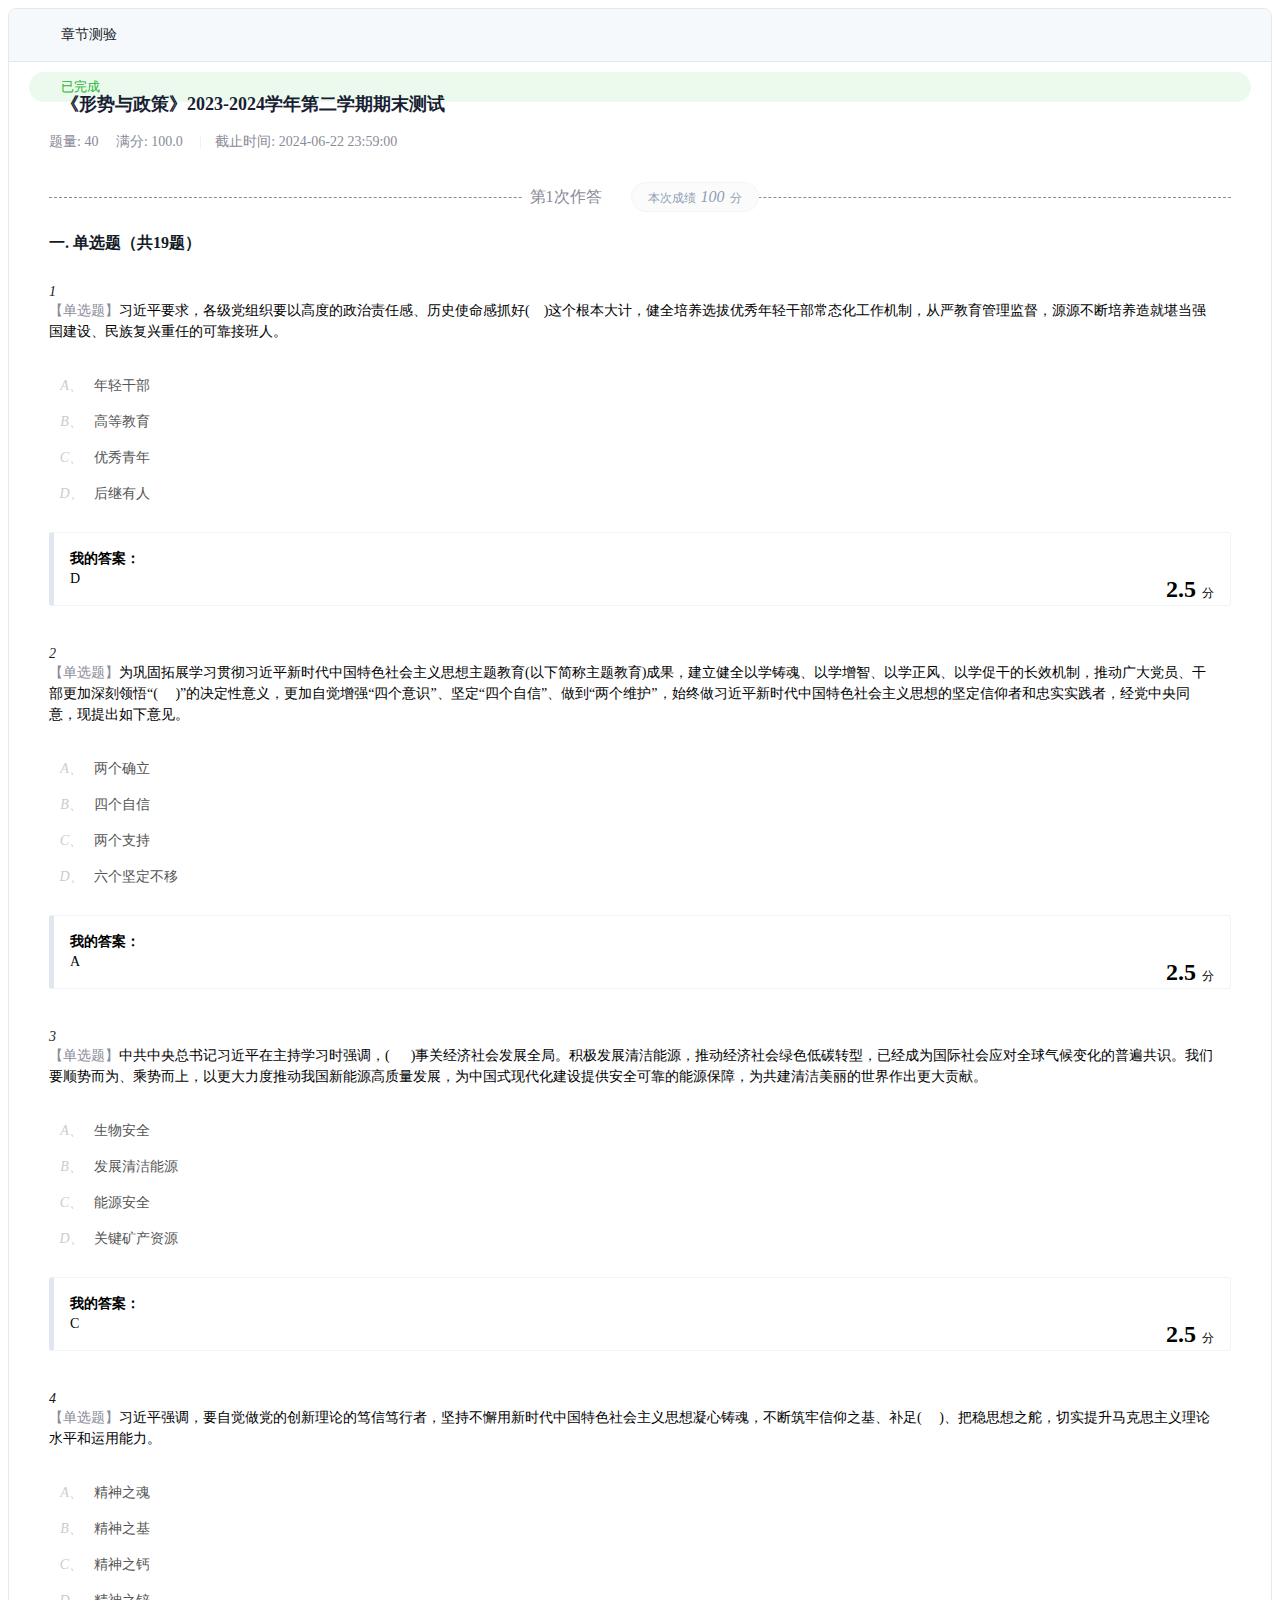
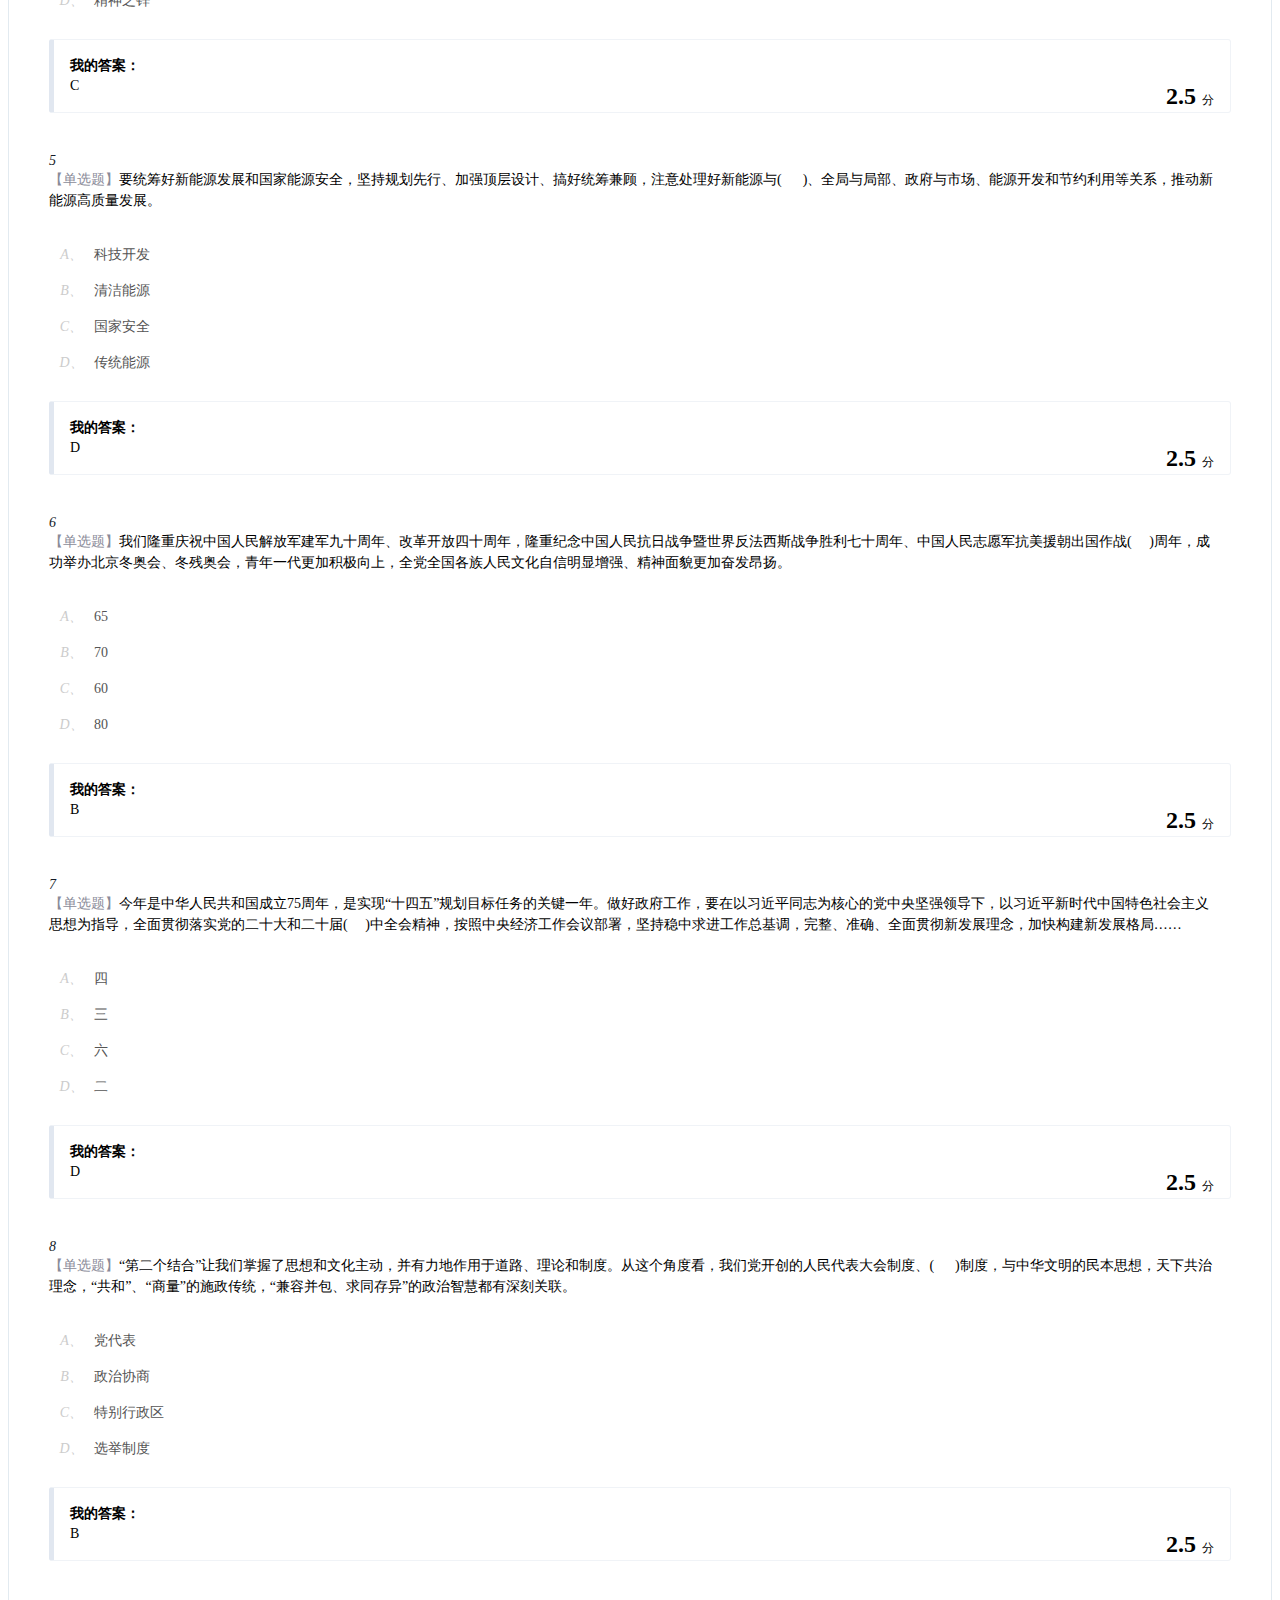
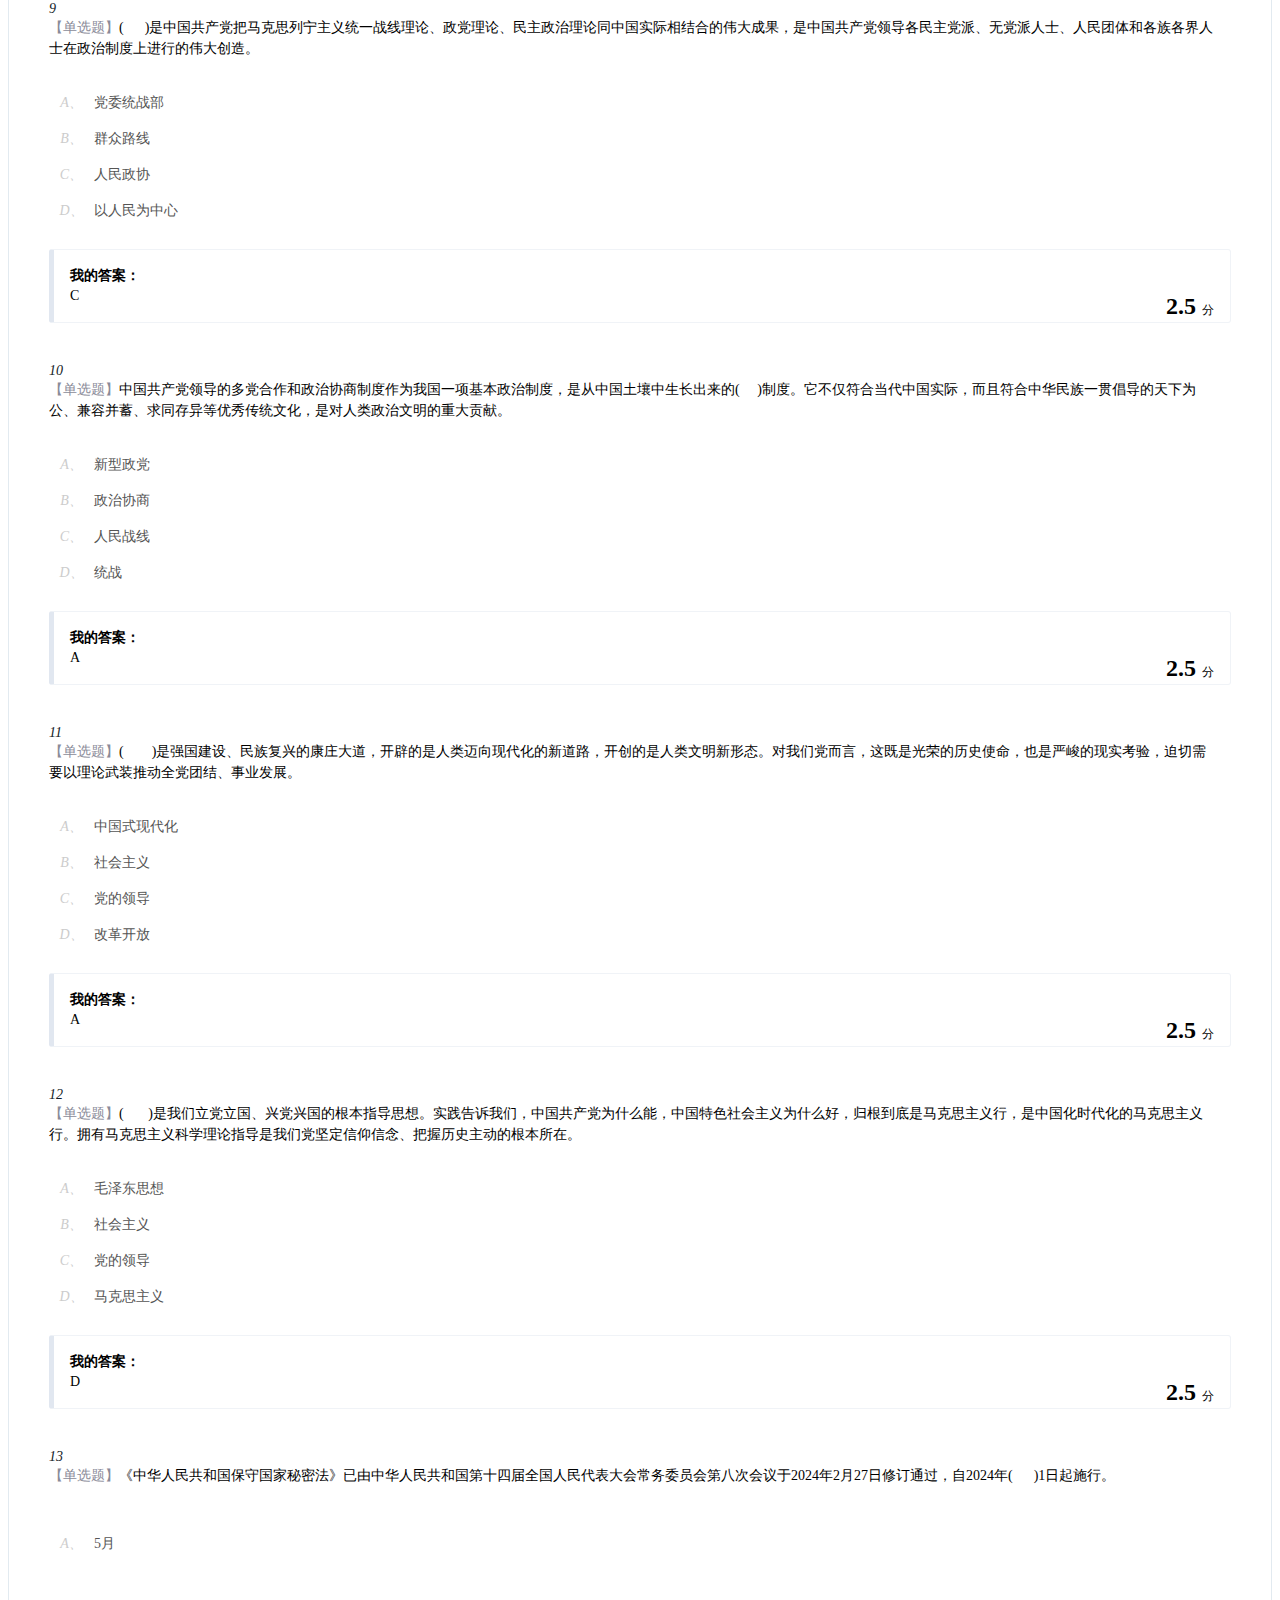
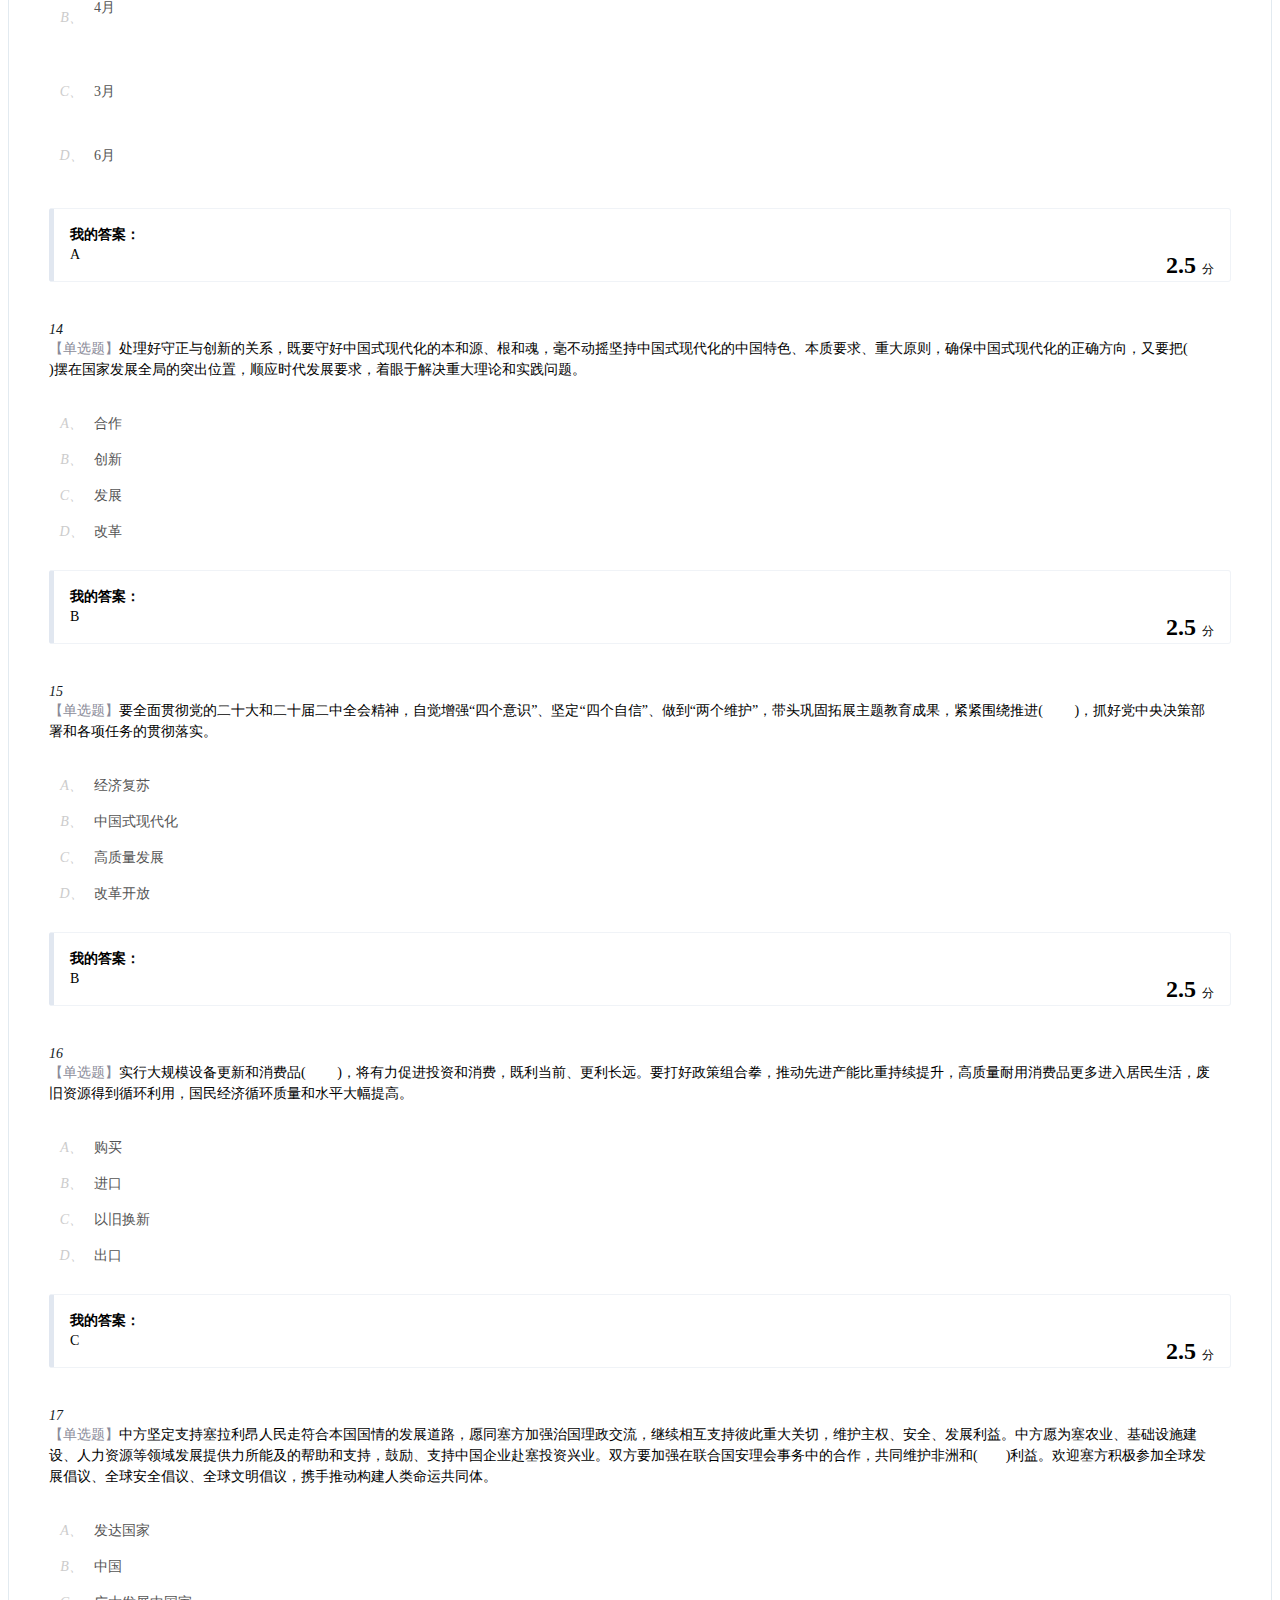
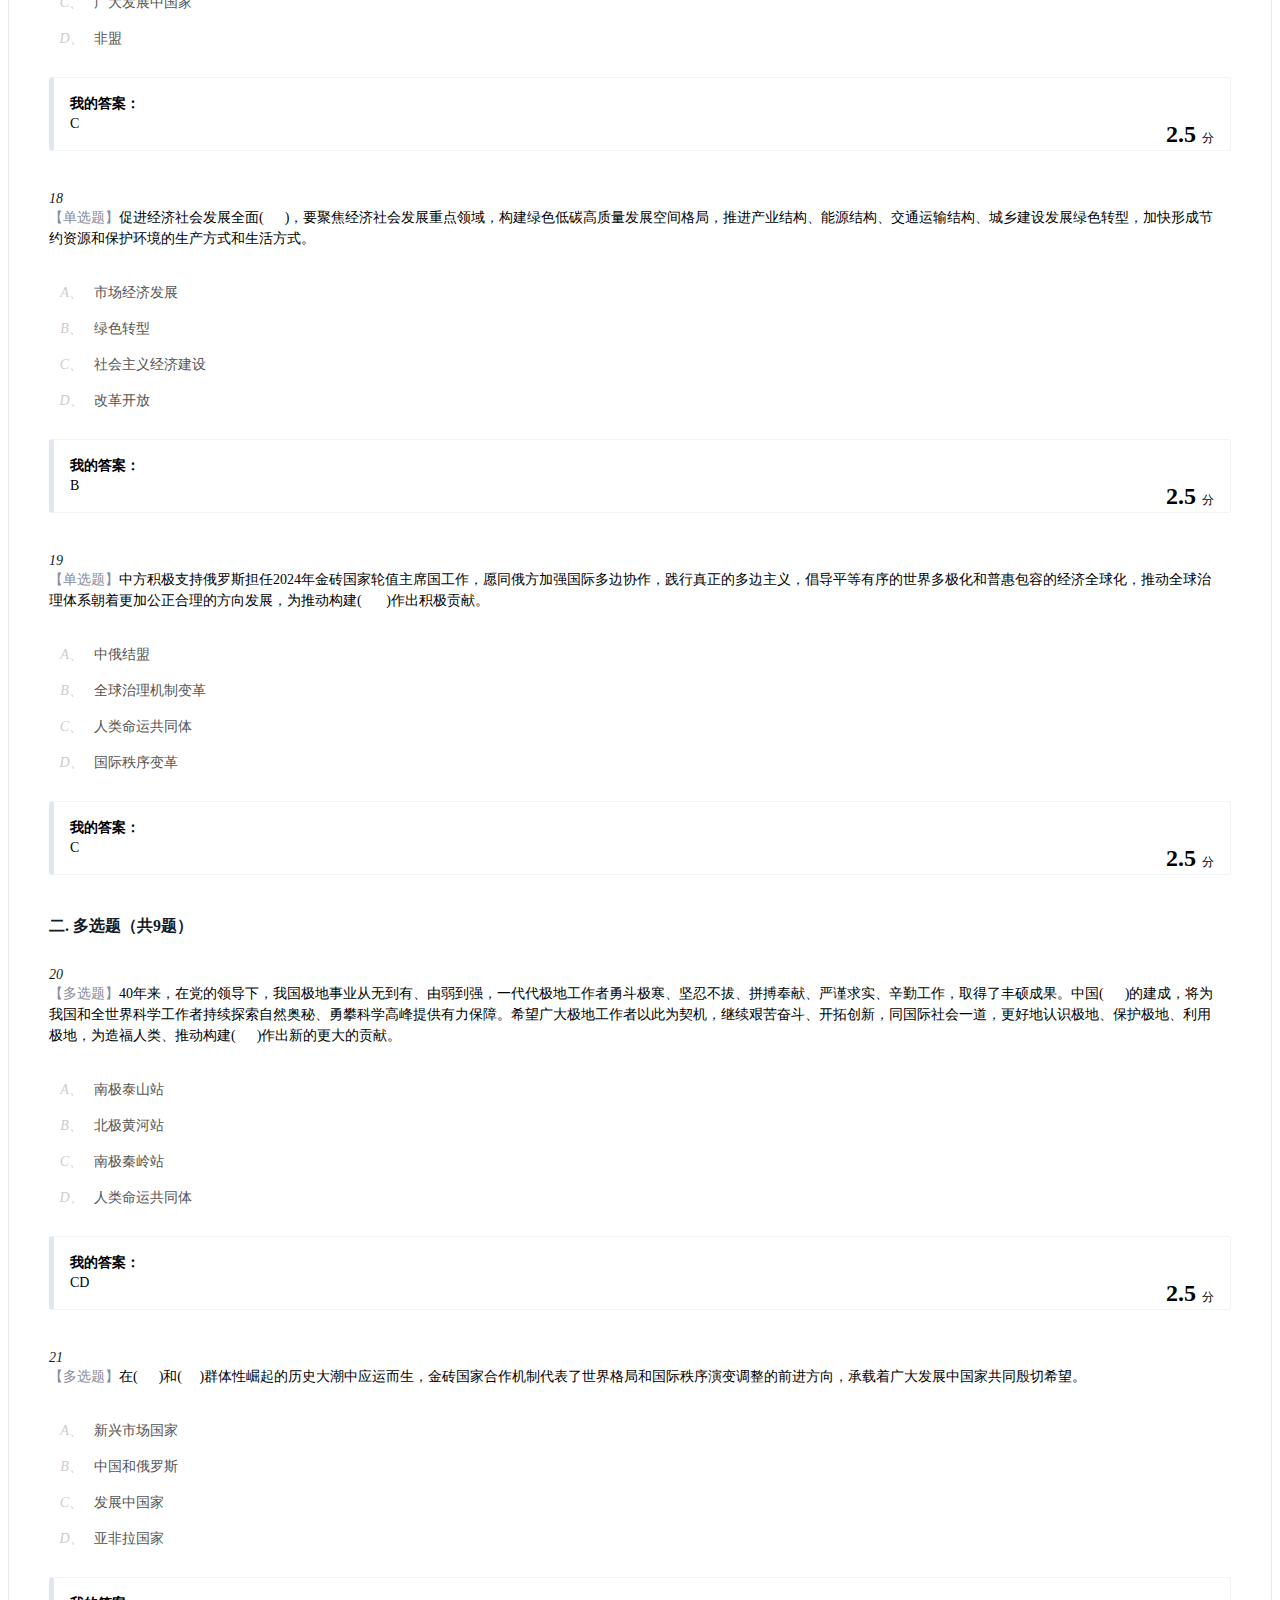
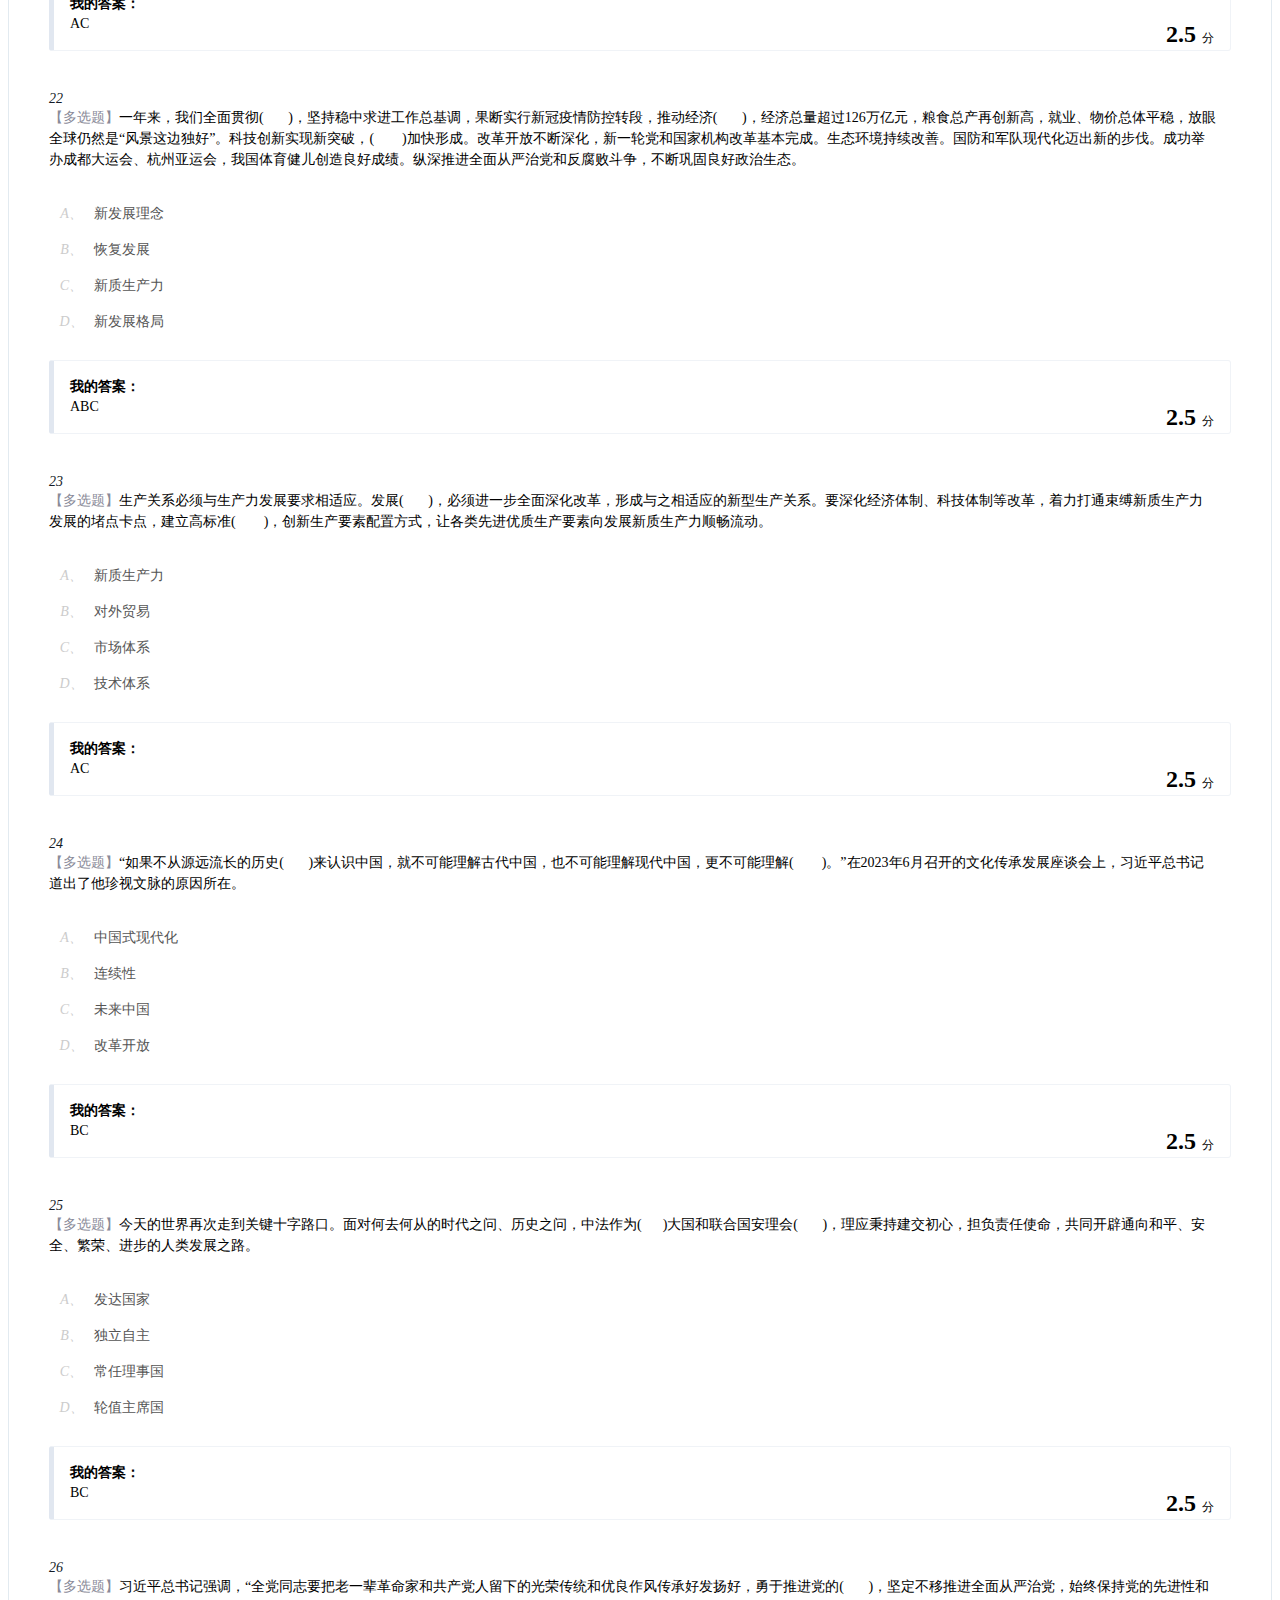
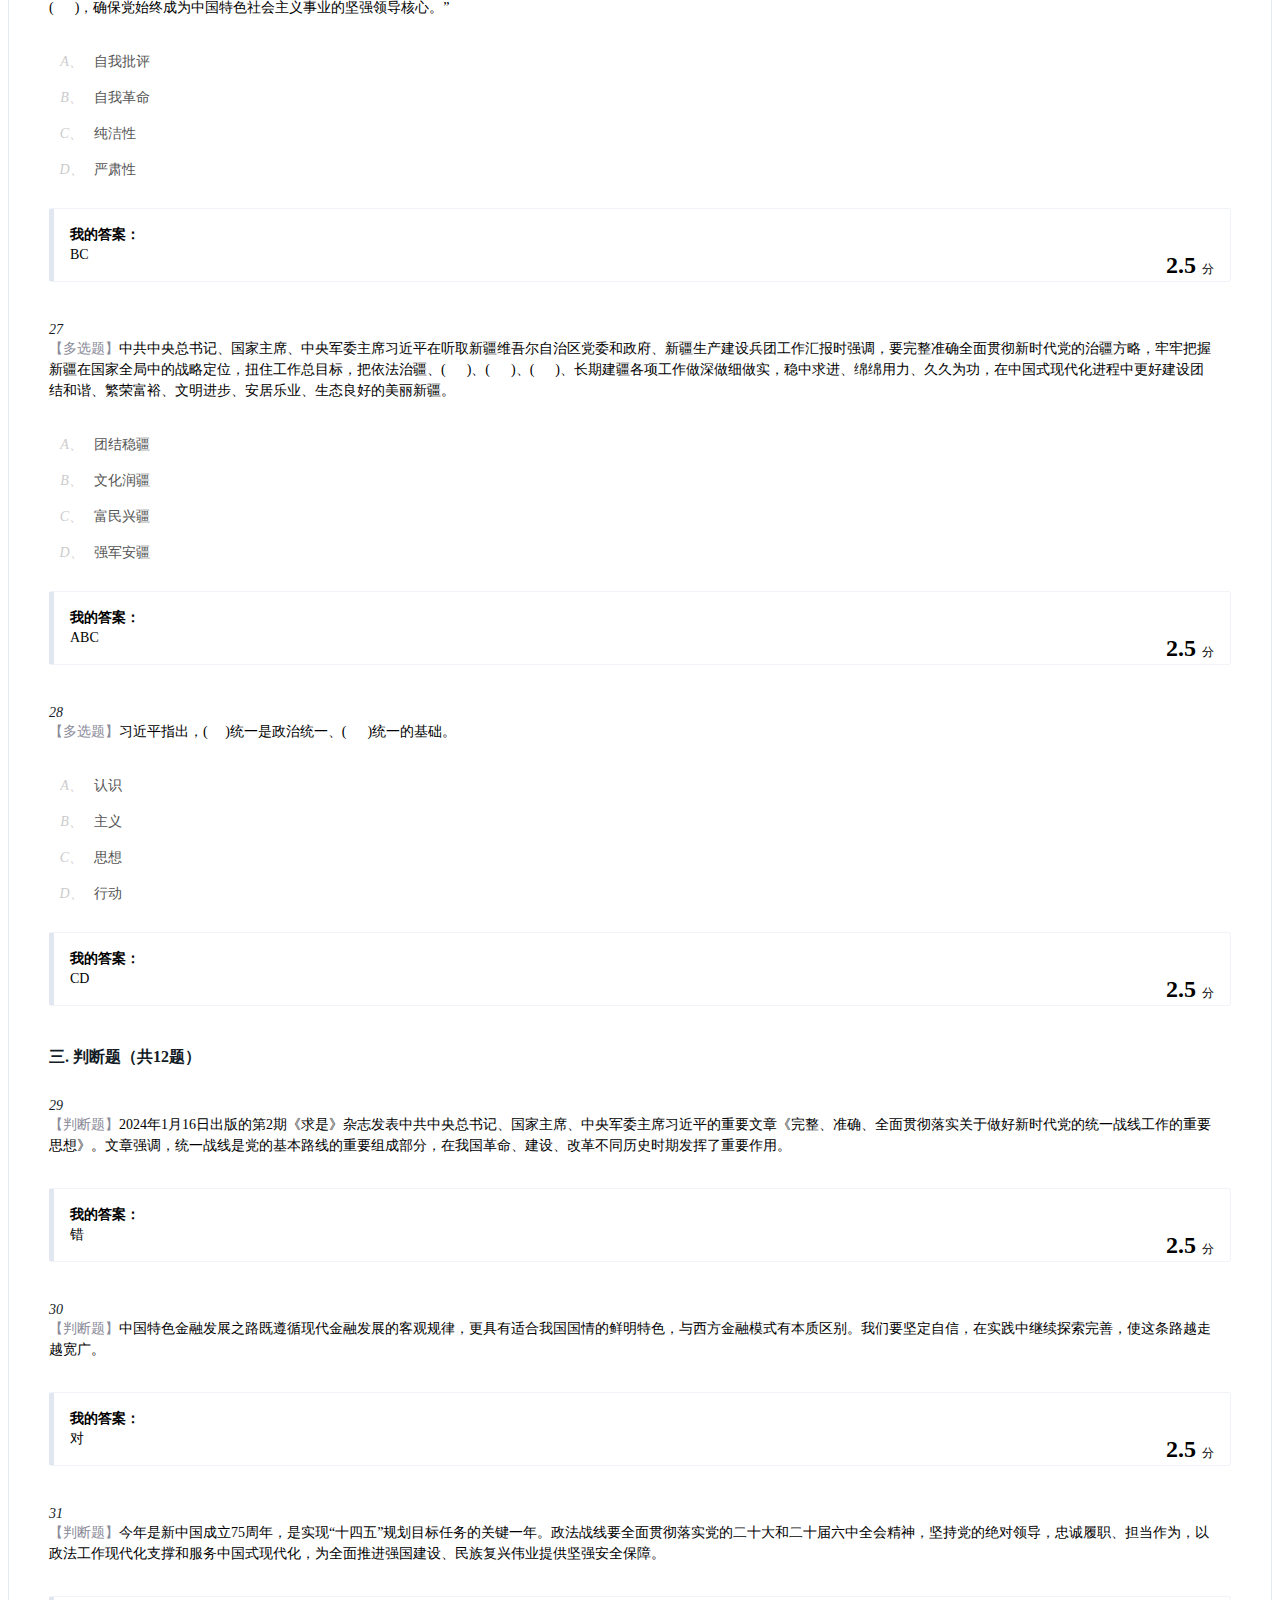
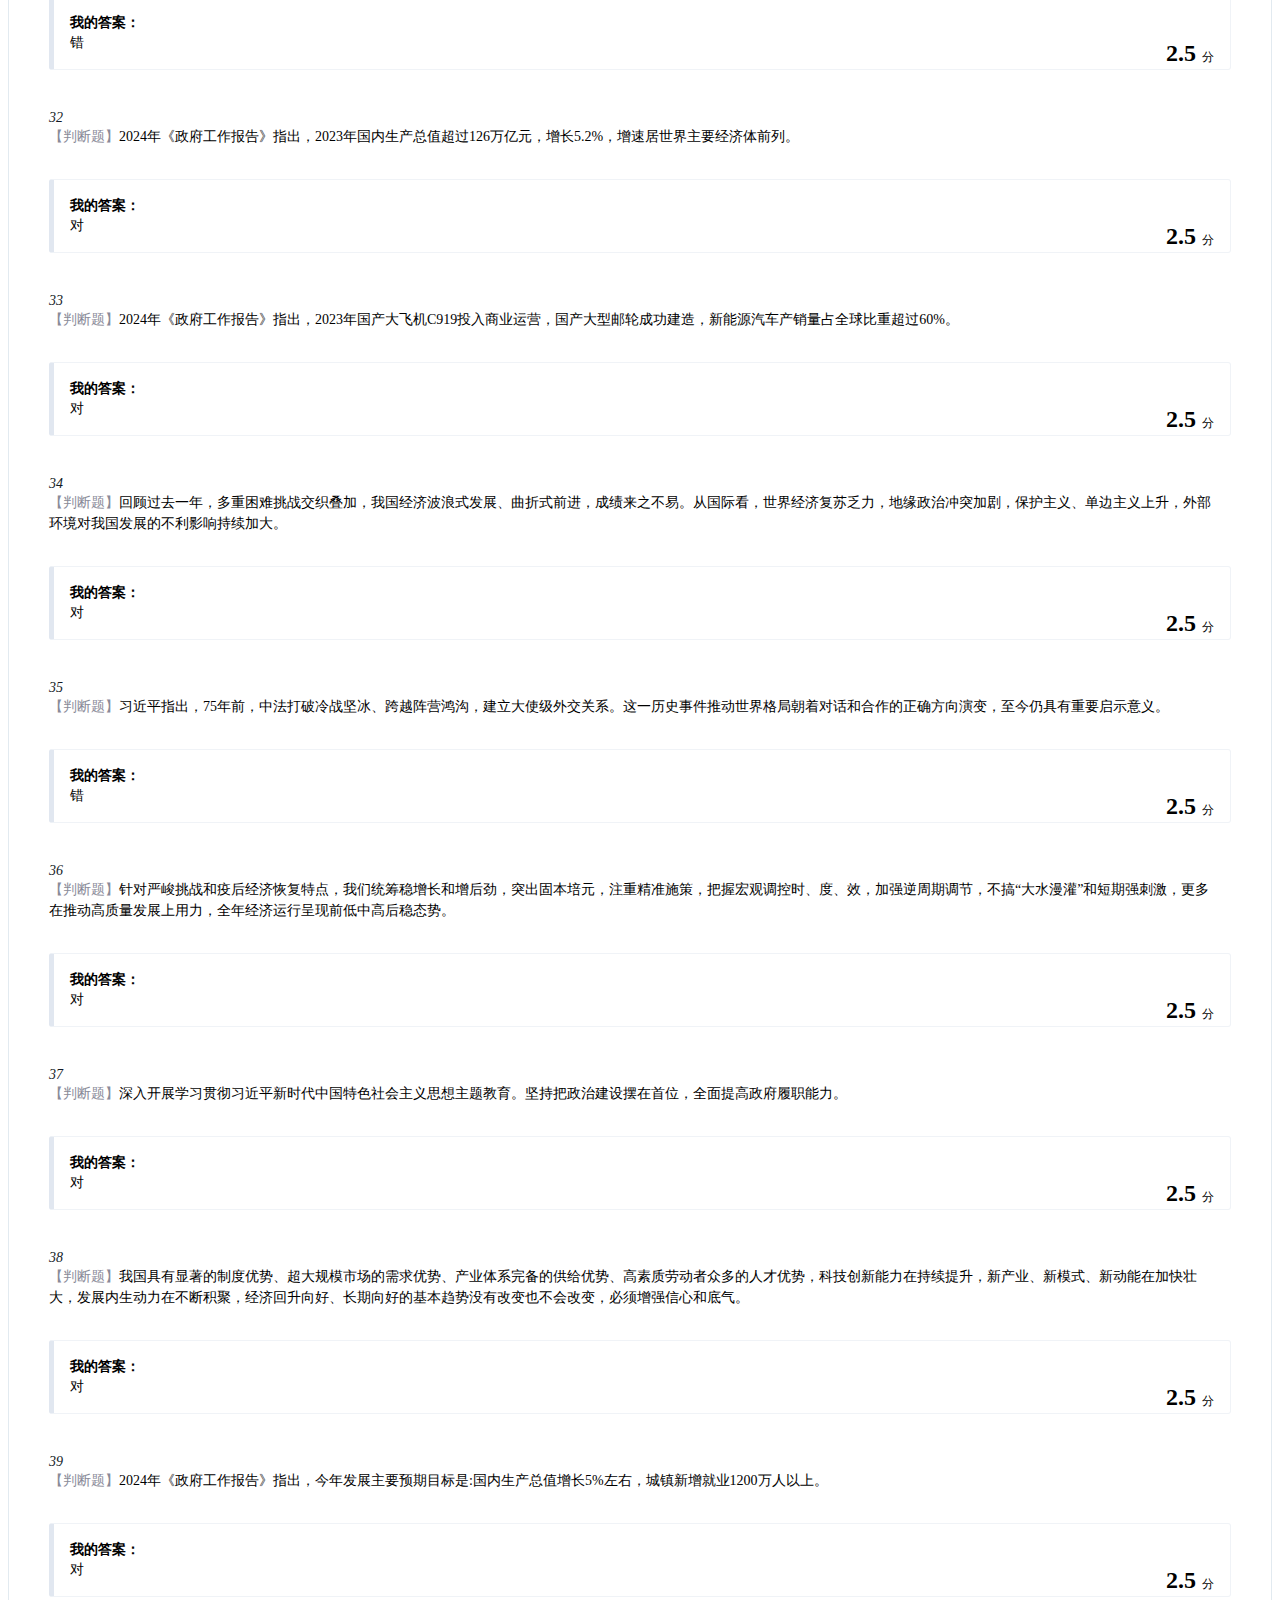
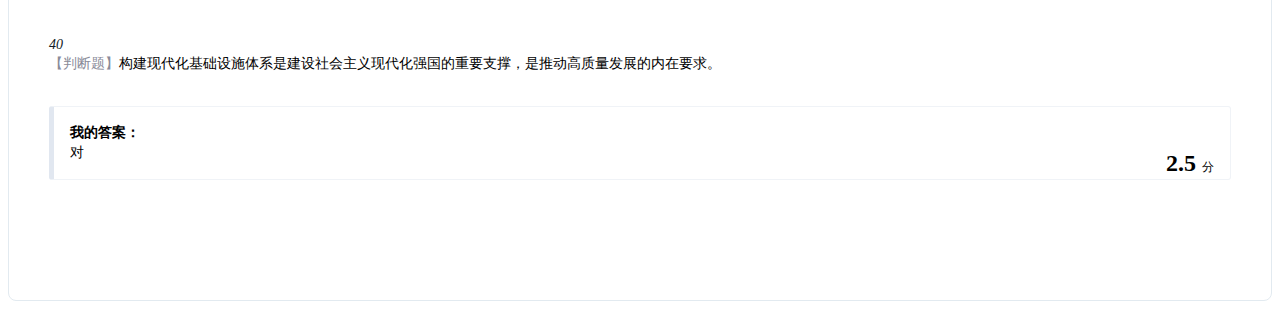
==== index_files/work.html @ f4248052 "Add files via upload" ====
<!DOCTYPE html PUBLIC "-//W3C//DTD XHTML 1.0 Transitional//EN" "http://www.w3.org/TR/xhtml1/DTD/xhtml1-transitional.dtd">
<!-- saved from url=(0395)https://mooc1.chaoxing.com/mooc-ans/work/selectWorkQuestionYiPiYue?courseId=241699642&workId=33828790&workAnswerId=52662253&api=1&knowledgeid=839311319&classId=96425632&oldWorkId=b0734df659bf4b0182f112f6c4869553&jobid=work-b0734df659bf4b0182f112f6c4869553&type=&isphone=false&submit=false&enc=497896c510b8ba39267db34559ec86ba&cpi=303630531&mooc2=1&skipHeader=true&workExtInfoEnc=null&oriNodeId=0 -->
<html xmlns="http://www.w3.org/1999/xhtml"><head><meta http-equiv="Content-Type" content="text/html; charset=UTF-8"><script>
    _HOST_ = "//mooc1.chaoxing.com";
    _CP_ = "/mooc-ans";
    _HOST_CP1_ = "//mooc1.chaoxing.com/mooc-ans";
    // _HOST_CP2_ = _HOST_ + _CP_;
    _HOST_CP2_ = _CP_;
</script>

<title>查看已批阅作业</title>
<link href="./ZuoYe.css" type="text/css" rel="stylesheet">
<link href="./percentBar.css" rel="stylesheet" type="text/css">
<link href="./connLine.css" rel="stylesheet" type="text/css">
<link rel="stylesheet" type="text/css" href="./pop.css">
<link rel="stylesheet" type="text/css" href="./oralTest.css">
	<link rel="stylesheet" type="text/css" href="./CeYanNew.css">
	<link rel="stylesheet" type="text/css" href="./CeYanViewNew.css">
	<link rel="stylesheet" type="text/css" href="./q_marking_icon.css">
<link href="./questionBankUsual.css" type="text/css" rel="stylesheet"><script type="text/javascript" src="./jquery.min.js.下载"></script>
<script type="text/javascript" src="./jquery-migrate.min.js.下载"></script><script src="./right.js.下载"></script>
<script src="./domain.js.下载"></script>
	<script type="text/javascript" src="./poptoast.js.下载"></script>
	<script type="text/javascript" src="./poplayout(1).js.下载"></script>
<script src="./preview-attach.js.下载"></script><script src="./attach-mark.js.下载"></script><script type="text/javascript">window.SUPPORT_AUDIO_SETTING = true; window.SUPPORT_AUDIO_CONTROL = true;</script>
<script src="./work-audio-playtimes.js.下载"></script>

<style type="text/css">.hljs-ln{border-collapse:collapse}.hljs-ln td{padding:0}.hljs-ln-n:before{content:attr(data-line-number)}</style><style>.clearfix:after{content: " ";display: block;height: 0px;clear: both;}</style></head><body style="zoom: 1;"><input type="hidden" id="fromDevice" value="mooc2" class="clearfix">

<div class="maskDiv" style="display:none;z-index:1000;" id="audioLimitTimesWinNew">
    <div class="popSetDiv wid440">
        <div class="popHead RadisTop">
            <a href="javascript:;" class="popClose fr" onclick="$(&#39;#audioLimitTimesWinNew&#39;).fullFadeOut();">
                <img src="./popClose.png">
            </a>
            <p class="fl fs18 color1">提示</p>
        </div>
        <div class="het62"></div>
        <p class="popWord fs16 color2 audioLimitTimesTip">此附件仅支持打开 <span></span> 次，你已打开 <span></span> 次，不能再次打开</p>
        <div class="popBottom RadisBom">
            <a href="javascript:;" class="jb_btn jb_btn_92 fr fs14" onclick="$(&#39;#audioLimitTimesWinNew&#39;).fullFadeOut();">知道了</a>
        </div>
        <div class="het72"></div>
    </div>
</div>

<div class="AlertCon02" style="width:400px; height:200px;display:none;" id="audioLimitTimesWin">
    <h3 class="clearfix">
        <a href="javascript:;" class="closed02 fr" onclick="WAY.box.hide();$(&#39;#audioLimitTimesWin&#39;).css(&#39;display&#39;,&#39;none&#39;)" style="margin-top:1px;"></a>
    </h3>
    <div class="con03">
        <p class="audioLimitTimesTip" style="margin-top:16px;text-align:left;">此附件仅支持打开 <span></span> 次，你已打开 <span></span> 次，不能再次打开</p>
        <div style="margin-top:60px;">
            <a class="bluebtn" href="javascript:;" onclick="WAY.box.hide();$(&#39;#audioLimitTimesWin&#39;).css(&#39;display&#39;,&#39;none&#39;)">知道了</a>
        </div>
    </div>
</div><style>
	#ZyBottom .TiMu img{max-width:558px;}
	.teacherComments img{max-width: 558px;}
	
	.sc{display:none;}
	.wrapper .load-bar {width:413px;}
	.ulTop span{margin-right:0px;}
	.thirdUlList{border-bottom:none;}
	.ulTop a{color:#202020;}
	.answerTable td:nth-child(3){width:43%;}
	.groupTitile{width: 123px;}
	em{font-style: italic;}
	.mask{width:100%;height:100%;background:#fff;opacity:0.6;position:absolute;z-index:10000;top:0;left:0;}
	.AlertCon02{width:528px;height:238px;border:solid 1px #c5c5c5;background:#FFF;padding:10px;margin:0 auto;bottom:220px;position: fixed;left: 50%;margin-left: -172px;z-index:10001;}
	.closed02{width:14px;height:14px;background:url(//mooc1.chaoxing.com/mooc-ans/space/new/moocIndex/images/icons.png) no-repeat left -283px;}
	.con03{padding:20px;text-align:center;font-size:16px;color:#202020;}
	.marTop30{margin-top:30px;}
	/*.bluebtn{display:inline-block;height:28px;line-height:25px;padding:0 10px;background:#7b9e31;font-size:14px;color:#FFF;border-radius:2px;}*/
	/*.bluebtn:hover{color:#FFF;background:#4b6f00;}*/
	/*.graybtn{display:inline-block;height:28px;line-height:25px;padding:0 10px;background:#f4f4f4;font-size:14px;color:#202020;border-radius:2px;}*/
	/*.graybtn:hover{color:#202020;background:#e3e0e0;}*/
	.marleft10{margin-left:20px;}
	.height_number{font-size:16px;padding-top:15px;overflow:hidden;}
	.height_number span{color:#7b9e31}
	.number_word{float:left}
	.popDiv{top: 350px !important;}
	.btn_92_cancel:hover {color: #3A8BFF !important;}
	.jb_btn_92:hover {color: #FFFFFF !important;}
	.maskDiv{z-index: 10000 !important;}
/*B型题*/
.wid975{width:580px;padding-top:6px;float:left;}
.B_grayinfo{color: #999;font-size:14px;margin-bottom:16px;}
.mark_letter{ line-height:20px;font-size:14px;color:#333}
.mark_letter li{ margin-bottom:16px;}
.mark_letter p{display:inline;}
.B_stem{padding:20px 0 30px 0}
.B_stem .order_answer p{display:inline;}
.B_stem .order_answer{font-size:14px;color:#181E33;padding-bottom:16px;line-height:20px;}
.B_answer_tit{font-size:14px;padding-bottom:10px;overflow:hidden;font-weight:bold;margin-bottom:30px;}
.B_answer_tit p{display:inline-block;font-weight:normal}
.mark_judge{ width:32px; height:32px; position:relative; margin-right:20px;}
.mark_judge_name{ width:32px; height:32px; font-size:32px; cursor:pointer;}
.mark_judge_name:hover{ opacity:.7;}
.blankcon {position:relative;padding-right:30px}
.blankcon i.dui,.blankcon i.cuo {position:absolute;right:0;top:0;}
.Cy_TItle1 h2{ font:bold 16px/40px "Microsoft YaHei"; color:#202020;margin-top:20px;}
</style>
<script>
$(function(){
	$(".TiMu").hover(function(){
		$(this).find(".sc").show();
    },function(){
    	$(this).find(".sc").hide();
    })

})
</script>



	<link rel="stylesheet" type="text/css" href="./prompt.css">
<style>
	.mask-no-bg{background:none!important;}
	.mask-no-bg .popDiv{box-shadow: 0px 4px 36px rgba(0, 0, 0, 0.08);}
</style>
<div class="maskDiv" style="display:none;" id="workpop">
	<div class="popDiv wid440 Marking">
		<div class="popHead" id="workpopFocus" role="alertdialog" tabindex="0">
			<a id="popCloseFocus" href="javascript:;" class="popClose fr" onclick="$(&#39;#workpop&#39;).hide();$(&#39;.popSetupShowHide&#39;).fullFadeOut();" tabindex="-1"><img src="./popClose(2).png" id="popCloseFocusImg" onkeydown="if(event.keyCode == 13){popCloseFocus();}" role="button" tabindex="-1" aria-label="关闭"></a>
			<p class="fl fs18 colorDeep" tabindex="0" role="option">提示</p>
		</div>
		<div class="het62"></div>
		<p class="popWord fs16 colorIn" id="popcontent" tabindex="0"></p>

		<div class="popBottom">
			<a href="javascript:;" id="popok" class="jb_btn jb_btn_92 fr fs14" tabindex="0" role="button" aria-label="确定"></a>
			<a href="javascript:;" id="popno" class="btnBlue btn_92_cancel fr fs14" onkeydown="popnoFocus();" tabindex="0" role="button" aria-label="取消"></a>
		</div>
		<div class="het72"></div>
			</div>
</div>

<div class="mask-no-bg" style="display:none;" id="worktoast">
	<div class="popDiv wid440 Marking" style="top: 30%;">
		<div class="popHead">
			<a href="javascript:;" class="popClose fr" onclick="$(&#39;#worktoast&#39;).hide();$(&#39;.popSetupShowHide&#39;).fullFadeOut();"><img src="./popClose(2).png"></a>
			<p class="fl fs18 colorDeep">提示</p>
		</div>
		<div class="het62"></div>
		<p class="popWord fs16 colorIn" id="toastcontent"></p>

		<div class="popBottom">
			<a href="javascript:;" id="toastok" class="jb_btn jb_btn_92 fr fs14"></a>
			<a href="javascript:;" id="toastno" class="btnBlue btn_92_cancel fr fs14"></a>
		</div>
		<div class="het72"></div>
	</div>
</div>

<div class="maskDiv" style="display:none;" id="hintPop">
	<div class="popDiv wid440 Marking">
		<div class="popHead">
			<p class="fl fs18 colorDeep">提示</p>
		</div>
		<div class="het62"></div>
		<p class="popWord fs16 colorIn" id="hintCon"></p>
		<div class="popBottom">
			<a href="javascript:;" id="hintOk" class="jb_btn jb_btn_92 fr fs14"></a>
		</div>
		<div class="het72"></div>
	</div>
</div>

<script>

function workPop(content, okTent, cancelTent, okcallback, cancelCallback) {
	var ta = $("#workpop");

	$(".popSetupShowHide").fullFadeIn();
	ta.show();
	
	$("#popcontent").html(content);
	var popokHiddenRead = $("#popokHiddenRead");

	var ok = $("#popok");
	ok.html(okTent);
	ok.unbind();
	ok.on("click", function() {
		// 无障碍单位走定制,延迟语音读取处理
		if("0" == "1") {
			popokHiddenRead.attr("tabindex","0");
			if (content && content != '很遗憾，未达到及格线，请重做') {
				popokHiddenRead.focus();
			}
			setTimeout(function() {
				okcallback && okcallback(ta);
				popokHiddenRead.attr("tabindex","-1")
				ta.hide();
				$(".popSetupShowHide").fullFadeOut();
			}, 1000)
		} else {
			okcallback && okcallback(ta);
			ta.hide();
			$(".popSetupShowHide").fullFadeOut();
		}
	});

	var cancel = $("#popno");
	cancel.html(cancelTent);
	cancel.unbind();
	cancel.on("click", function() {
		cancelCallback && cancelCallback(ta);
		ta.hide();
		$(".popSetupShowHide").fullFadeOut();
	});
	$("#workpopFocus").focus();
}

function workToast(content, okTent, cancelTent, okcallback, cancelCallback) {
	var ta = $("#worktoast");

	$(".popSetupShowHide").fullFadeIn();
	ta.show();

	$("#toastcontent").html(content);

	var ok = $("#toastok");
	ok.html(okTent);
	ok.unbind();
	ok.on("click", function() {
		okcallback && okcallback(ta);
		ta.hide();
		$(".popSetupShowHide").fullFadeOut();
	});

	var cancel = $("#toastno");
	cancel.html(cancelTent);
	cancel.unbind();
	cancel.on("click", function() {
		cancelCallback && cancelCallback(ta);
		ta.hide();
		$(".popSetupShowHide").fullFadeOut();
	});
}

function workHint(content, okTent, okcallback) {
	var ta = $("#hintPop");

	$(".popSetupShowHide").fullFadeIn();
	ta.show();

	$("#hintCon").html(content);

	var ok = $("#hintOk");
	ok.html(okTent);
	ok.unbind();
	ok.on("click", function() {
		okcallback && okcallback(ta);
		ta.hide();
		$(".popSetupShowHide").fullFadeOut();
	});
}

function popFocus() {
	$("#popCloseFocusImg").attr("tabindex","0");
	$("#popCloseFocus").focus();
}
function popCloseFocus() {
	$('#workpop').hide();
	$('.popSetupShowHide').fullFadeOut();
	$("#popCloseFocusImg").attr("tabindex","-1");
}
function popnoFocus() {
	if(event.keyCode == 9){
		popFocus();
	}
	if(event.keyCode == 13){
		$("#popCloseFocusImg").attr("tabindex","-1");
	}
}

</script><input type="hidden" id="courseId" value="241699642">
<input type="hidden" id="classId" value="96425632">
<input type="hidden" id="cpi" value="303630531">
<input type="hidden" id="workId" value="33828790">
<input type="hidden" id="workAnswerId" value="52662253">
<input type="hidden" id="answerId" value="52662253">
<input type="hidden" id="api" value="1">
<input type="hidden" id="mooc" value="0">
<input type="hidden" id="knowledgeid" value="839311319">
<input type="hidden" id="jobid" value="work-b0734df659bf4b0182f112f6c4869553">
<input type="hidden" id="enc" value="497896c510b8ba39267db34559ec86ba">
<input type="hidden" id="creatorId" value="303630531">
	<div class="clearfix">
<div>
    <div class="RightCon newTestCon" id="RightCon" style="width:auto;padding:0 10px 30px;min-height:0px;">
		<div class="newTestTitle">
			<div class="fl TestTitle_name">章节测验</div>
			<div class="fr testTit_status testTit_status_complete"><i></i>已完成</div>
		</div>
		<div class="radiusBG">
        <div class="CeYan">
			<div class="ceyan_name">
				<h3>《形势与政策》2023-2024学年第二学期期末测试</h3>
				<p>
					<span>题量: 40</span>
					<span>满分: 100.0</span>
											<span class="line"></span><span>截止时间: 2024-06-22 23:59:00</span>
														</p>
				
			</div>
			<div class="ansbtnBox">
								
			</div>
			<div class="DividerBox">
				<div class="dividerCon">
										<span class="ans_number">第1次作答<i></i></span>
											<span class="achievement">本次成绩<i>100</i>分</span>
					
				</div>
			</div>
      		<div class="ZyBottom" id="ZyBottom">
								
												
				
				
											<h3 class="newTestType">一. 单选题（共19题）</h3>
					
					
					
						
												
						
						<div class="TiMu newTiMu ans-cc singleQuesId" data="213061284">
							<div class="Zy_TItle clearfix">
								<i class="fl" tabindex="0" role="option">1</i>
								<div class="clearfix font-cxsecret fontLabel" style="line-height: 1.5; font-size: 14px;padding-right:15px;" tabindex="0" role="option"><span class="newZy_TItle">【单选题】</span>习近平要求，各级党组织要以高度的政治责任感、历史使命感抓好(&nbsp;&nbsp;&nbsp;&nbsp;)这个根本大计，健全培养选拔优秀年轻干部常态化工作机制，从严教育管理监督，源源不断培养造就堪当强国建设、民族复兴重任的可靠接班人。</div>
							</div>
															<form action="http://fanyapbl.fy.chaoxing.com/questionError/addQuestion" method="post" id="questionErrorForm1" target="_blank">
    <ul class="Zy_ulTop" tabindex="-1" aria-hidden="true">
                                            <li class="clearfix" tabindex="0" role="option"><i class="fl">A、</i><a href="javascript:void(0)" class="fl" style="word-break: break-all;text-decoration: none;" tabindex="-1" aria-hidden="true">年轻干部</a></li>
                                                                        <li class="clearfix" tabindex="0" role="option"><i class="fl">B、</i><a href="javascript:void(0)" class="fl" style="word-break: break-all;text-decoration: none;" tabindex="-1" aria-hidden="true">高等教育</a></li>
                                                                        <li class="clearfix" tabindex="0" role="option"><i class="fl">C、</i><a href="javascript:void(0)" class="fl" style="word-break: break-all;text-decoration: none;" tabindex="-1" aria-hidden="true">优秀青年</a></li>
                                                                                                            <li class="clearfix" tabindex="0" role="option"><i class="fl">D、</i><a href="javascript:void(0)" class="fl" style="word-break: break-all;text-decoration: none;" tabindex="-1" aria-hidden="true">后继有人</a></li>
                                                                            </ul>
</form>
<!--新的答案开始-->
<div class="newAnswerBx">
    <div class="myAnswerBx marBot16">
        <div class="myAnswer">
            <span class="answerFont fl">我的答案：</span>
            <div class="fl answerCon">
                D
            </div>
            <p class="clear"></p>
        </div>
                    <div class="answerScore">
                <div class="CorrectOrNot fl">
                                            <span class="marking_dui"></span>
                                    </div>
                <div class="fr newAnswerScore"><span class="scoreNum">2.5</span>分</div>
            </div>
            </div>
        <!--显示答案解析-->
<!--显示答案解析--></div>
<!--新的答案结束-->													</div>
						<!--单选题结束-->
											
						
												
						
						<div class="TiMu newTiMu ans-cc singleQuesId" data="213061286">
							<div class="Zy_TItle clearfix">
								<i class="fl" tabindex="0" role="option">2</i>
								<div class="clearfix font-cxsecret fontLabel" style="line-height: 1.5; font-size: 14px;padding-right:15px;" tabindex="0" role="option"><span class="newZy_TItle">【单选题】</span>为巩固拓展学习贯彻习近平新时代中国特色社会主义思想主题教育(以下简称主题教育)成果，建立健全以学铸魂、以学增智、以学正风、以学促干的长效机制，推动广大党员、干部更加深刻领悟“(&nbsp;&nbsp;&nbsp;&nbsp; )”的决定性意义，更加自觉增强“四个意识”、坚定“四个自信”、做到“两个维护”，始终做习近平新时代中国特色社会主义思想的坚定信仰者和忠实实践者，经党中央同意，现提出如下意见。</div>
							</div>
															<form action="http://fanyapbl.fy.chaoxing.com/questionError/addQuestion" method="post" id="questionErrorForm2" target="_blank">
    <ul class="Zy_ulTop" tabindex="-1" aria-hidden="true">
                                                                                <li class="clearfix" tabindex="0" role="option"><i class="fl">A、</i><a href="javascript:void(0)" class="fl" style="word-break: break-all;text-decoration: none;" tabindex="-1" aria-hidden="true">两个确立</a></li>
                                                                                                    <li class="clearfix" tabindex="0" role="option"><i class="fl">B、</i><a href="javascript:void(0)" class="fl" style="word-break: break-all;text-decoration: none;" tabindex="-1" aria-hidden="true">四个自信</a></li>
                                                                        <li class="clearfix" tabindex="0" role="option"><i class="fl">C、</i><a href="javascript:void(0)" class="fl" style="word-break: break-all;text-decoration: none;" tabindex="-1" aria-hidden="true">两个支持</a></li>
                                                                        <li class="clearfix" tabindex="0" role="option"><i class="fl">D、</i><a href="javascript:void(0)" class="fl" style="word-break: break-all;text-decoration: none;" tabindex="-1" aria-hidden="true">六个坚定不移</a></li>
                                                </ul>
</form>
<!--新的答案开始-->
<div class="newAnswerBx">
    <div class="myAnswerBx marBot16">
        <div class="myAnswer">
            <span class="answerFont fl">我的答案：</span>
            <div class="fl answerCon">
                A
            </div>
            <p class="clear"></p>
        </div>
                    <div class="answerScore">
                <div class="CorrectOrNot fl">
                                            <span class="marking_dui"></span>
                                    </div>
                <div class="fr newAnswerScore"><span class="scoreNum">2.5</span>分</div>
            </div>
            </div>
        <!--显示答案解析-->
<!--显示答案解析--></div>
<!--新的答案结束-->													</div>
						<!--单选题结束-->
											
						
												
						
						<div class="TiMu newTiMu ans-cc singleQuesId" data="213061287">
							<div class="Zy_TItle clearfix">
								<i class="fl" tabindex="0" role="option">3</i>
								<div class="clearfix font-cxsecret fontLabel" style="line-height: 1.5; font-size: 14px;padding-right:15px;" tabindex="0" role="option"><span class="newZy_TItle">【单选题】</span>中共中央总书记习近平在主持学习时强调，(&nbsp;&nbsp;&nbsp;&nbsp;&nbsp;&nbsp;)事关经济社会发展全局。积极发展清洁能源，推动经济社会绿色低碳转型，已经成为国际社会应对全球气候变化的普遍共识。我们要顺势而为、乘势而上，以更大力度推动我国新能源高质量发展，为中国式现代化建设提供安全可靠的能源保障，为共建清洁美丽的世界作出更大贡献。</div>
							</div>
															<form action="http://fanyapbl.fy.chaoxing.com/questionError/addQuestion" method="post" id="questionErrorForm3" target="_blank">
    <ul class="Zy_ulTop" tabindex="-1" aria-hidden="true">
                                            <li class="clearfix" tabindex="0" role="option"><i class="fl">A、</i><a href="javascript:void(0)" class="fl" style="word-break: break-all;text-decoration: none;" tabindex="-1" aria-hidden="true">生物安全</a></li>
                                                                        <li class="clearfix" tabindex="0" role="option"><i class="fl">B、</i><a href="javascript:void(0)" class="fl" style="word-break: break-all;text-decoration: none;" tabindex="-1" aria-hidden="true">发展清洁能源</a></li>
                                                                                                            <li class="clearfix" tabindex="0" role="option"><i class="fl">C、</i><a href="javascript:void(0)" class="fl" style="word-break: break-all;text-decoration: none;" tabindex="-1" aria-hidden="true">能源安全</a></li>
                                                                                                    <li class="clearfix" tabindex="0" role="option"><i class="fl">D、</i><a href="javascript:void(0)" class="fl" style="word-break: break-all;text-decoration: none;" tabindex="-1" aria-hidden="true">关键矿产资源</a></li>
                                                </ul>
</form>
<!--新的答案开始-->
<div class="newAnswerBx">
    <div class="myAnswerBx marBot16">
        <div class="myAnswer">
            <span class="answerFont fl">我的答案：</span>
            <div class="fl answerCon">
                C
            </div>
            <p class="clear"></p>
        </div>
                    <div class="answerScore">
                <div class="CorrectOrNot fl">
                                            <span class="marking_dui"></span>
                                    </div>
                <div class="fr newAnswerScore"><span class="scoreNum">2.5</span>分</div>
            </div>
            </div>
        <!--显示答案解析-->
<!--显示答案解析--></div>
<!--新的答案结束-->													</div>
						<!--单选题结束-->
											
						
												
						
						<div class="TiMu newTiMu ans-cc singleQuesId" data="213061288">
							<div class="Zy_TItle clearfix">
								<i class="fl" tabindex="0" role="option">4</i>
								<div class="clearfix font-cxsecret fontLabel" style="line-height: 1.5; font-size: 14px;padding-right:15px;" tabindex="0" role="option"><span class="newZy_TItle">【单选题】</span>习近平强调，要自觉做党的创新理论的笃信笃行者，坚持不懈用新时代中国特色社会主义思想凝心铸魂，不断筑牢信仰之基、补足(&nbsp;&nbsp;&nbsp;&nbsp; )、把稳思想之舵，切实提升马克思主义理论水平和运用能力。</div>
							</div>
															<form action="http://fanyapbl.fy.chaoxing.com/questionError/addQuestion" method="post" id="questionErrorForm4" target="_blank">
    <ul class="Zy_ulTop" tabindex="-1" aria-hidden="true">
                                            <li class="clearfix" tabindex="0" role="option"><i class="fl">A、</i><a href="javascript:void(0)" class="fl" style="word-break: break-all;text-decoration: none;" tabindex="-1" aria-hidden="true">精神之魂</a></li>
                                                                        <li class="clearfix" tabindex="0" role="option"><i class="fl">B、</i><a href="javascript:void(0)" class="fl" style="word-break: break-all;text-decoration: none;" tabindex="-1" aria-hidden="true">精神之基</a></li>
                                                                                                            <li class="clearfix" tabindex="0" role="option"><i class="fl">C、</i><a href="javascript:void(0)" class="fl" style="word-break: break-all;text-decoration: none;" tabindex="-1" aria-hidden="true">精神之钙</a></li>
                                                                                                    <li class="clearfix" tabindex="0" role="option"><i class="fl">D、</i><a href="javascript:void(0)" class="fl" style="word-break: break-all;text-decoration: none;" tabindex="-1" aria-hidden="true">精神之锌</a></li>
                                                </ul>
</form>
<!--新的答案开始-->
<div class="newAnswerBx">
    <div class="myAnswerBx marBot16">
        <div class="myAnswer">
            <span class="answerFont fl">我的答案：</span>
            <div class="fl answerCon">
                C
            </div>
            <p class="clear"></p>
        </div>
                    <div class="answerScore">
                <div class="CorrectOrNot fl">
                                            <span class="marking_dui"></span>
                                    </div>
                <div class="fr newAnswerScore"><span class="scoreNum">2.5</span>分</div>
            </div>
            </div>
        <!--显示答案解析-->
<!--显示答案解析--></div>
<!--新的答案结束-->													</div>
						<!--单选题结束-->
											
						
												
						
						<div class="TiMu newTiMu ans-cc singleQuesId" data="213061289">
							<div class="Zy_TItle clearfix">
								<i class="fl" tabindex="0" role="option">5</i>
								<div class="clearfix font-cxsecret fontLabel" style="line-height: 1.5; font-size: 14px;padding-right:15px;" tabindex="0" role="option"><span class="newZy_TItle">【单选题】</span>要统筹好新能源发展和国家能源安全，坚持规划先行、加强顶层设计、搞好统筹兼顾，注意处理好新能源与(&nbsp;&nbsp;&nbsp;&nbsp;&nbsp;&nbsp;)、全局与局部、政府与市场、能源开发和节约利用等关系，推动新能源高质量发展。</div>
							</div>
															<form action="http://fanyapbl.fy.chaoxing.com/questionError/addQuestion" method="post" id="questionErrorForm5" target="_blank">
    <ul class="Zy_ulTop" tabindex="-1" aria-hidden="true">
                                            <li class="clearfix" tabindex="0" role="option"><i class="fl">A、</i><a href="javascript:void(0)" class="fl" style="word-break: break-all;text-decoration: none;" tabindex="-1" aria-hidden="true">科技开发</a></li>
                                                                        <li class="clearfix" tabindex="0" role="option"><i class="fl">B、</i><a href="javascript:void(0)" class="fl" style="word-break: break-all;text-decoration: none;" tabindex="-1" aria-hidden="true">清洁能源</a></li>
                                                                        <li class="clearfix" tabindex="0" role="option"><i class="fl">C、</i><a href="javascript:void(0)" class="fl" style="word-break: break-all;text-decoration: none;" tabindex="-1" aria-hidden="true">国家安全</a></li>
                                                                                                            <li class="clearfix" tabindex="0" role="option"><i class="fl">D、</i><a href="javascript:void(0)" class="fl" style="word-break: break-all;text-decoration: none;" tabindex="-1" aria-hidden="true">传统能源</a></li>
                                                                            </ul>
</form>
<!--新的答案开始-->
<div class="newAnswerBx">
    <div class="myAnswerBx marBot16">
        <div class="myAnswer">
            <span class="answerFont fl">我的答案：</span>
            <div class="fl answerCon">
                D
            </div>
            <p class="clear"></p>
        </div>
                    <div class="answerScore">
                <div class="CorrectOrNot fl">
                                            <span class="marking_dui"></span>
                                    </div>
                <div class="fr newAnswerScore"><span class="scoreNum">2.5</span>分</div>
            </div>
            </div>
        <!--显示答案解析-->
<!--显示答案解析--></div>
<!--新的答案结束-->													</div>
						<!--单选题结束-->
											
						
												
						
						<div class="TiMu newTiMu ans-cc singleQuesId" data="213061290">
							<div class="Zy_TItle clearfix">
								<i class="fl" tabindex="0" role="option">6</i>
								<div class="clearfix font-cxsecret fontLabel" style="line-height: 1.5; font-size: 14px;padding-right:15px;" tabindex="0" role="option"><span class="newZy_TItle">【单选题】</span>我们隆重庆祝中国人民解放军建军九十周年、改革开放四十周年，隆重纪念中国人民抗日战争暨世界反法西斯战争胜利七十周年、中国人民志愿军抗美援朝出国作战(&nbsp;&nbsp;&nbsp;&nbsp; )周年，成功举办北京冬奥会、冬残奥会，青年一代更加积极向上，全党全国各族人民文化自信明显增强、精神面貌更加奋发昂扬。</div>
							</div>
															<form action="http://fanyapbl.fy.chaoxing.com/questionError/addQuestion" method="post" id="questionErrorForm6" target="_blank">
    <ul class="Zy_ulTop" tabindex="-1" aria-hidden="true">
                                            <li class="clearfix" tabindex="0" role="option"><i class="fl">A、</i><a href="javascript:void(0)" class="fl" style="word-break: break-all;text-decoration: none;" tabindex="-1" aria-hidden="true">65</a></li>
                                                                                                            <li class="clearfix" tabindex="0" role="option"><i class="fl">B、</i><a href="javascript:void(0)" class="fl" style="word-break: break-all;text-decoration: none;" tabindex="-1" aria-hidden="true">70</a></li>
                                                                                                    <li class="clearfix" tabindex="0" role="option"><i class="fl">C、</i><a href="javascript:void(0)" class="fl" style="word-break: break-all;text-decoration: none;" tabindex="-1" aria-hidden="true">60</a></li>
                                                                        <li class="clearfix" tabindex="0" role="option"><i class="fl">D、</i><a href="javascript:void(0)" class="fl" style="word-break: break-all;text-decoration: none;" tabindex="-1" aria-hidden="true">80</a></li>
                                                </ul>
</form>
<!--新的答案开始-->
<div class="newAnswerBx">
    <div class="myAnswerBx marBot16">
        <div class="myAnswer">
            <span class="answerFont fl">我的答案：</span>
            <div class="fl answerCon">
                B
            </div>
            <p class="clear"></p>
        </div>
                    <div class="answerScore">
                <div class="CorrectOrNot fl">
                                            <span class="marking_dui"></span>
                                    </div>
                <div class="fr newAnswerScore"><span class="scoreNum">2.5</span>分</div>
            </div>
            </div>
        <!--显示答案解析-->
<!--显示答案解析--></div>
<!--新的答案结束-->													</div>
						<!--单选题结束-->
											
						
												
						
						<div class="TiMu newTiMu ans-cc singleQuesId" data="213061291">
							<div class="Zy_TItle clearfix">
								<i class="fl" tabindex="0" role="option">7</i>
								<div class="clearfix font-cxsecret fontLabel" style="line-height: 1.5; font-size: 14px;padding-right:15px;" tabindex="0" role="option"><span class="newZy_TItle">【单选题】</span>今年是中华人民共和国成立75周年，是实现“十四五”规划目标任务的关键一年。做好政府工作，要在以习近平同志为核心的党中央坚强领导下，以习近平新时代中国特色社会主义思想为指导，全面贯彻落实党的二十大和二十届(&nbsp;&nbsp;&nbsp;&nbsp; )中全会精神，按照中央经济工作会议部署，坚持稳中求进工作总基调，完整、准确、全面贯彻新发展理念，加快构建新发展格局……</div>
							</div>
															<form action="http://fanyapbl.fy.chaoxing.com/questionError/addQuestion" method="post" id="questionErrorForm7" target="_blank">
    <ul class="Zy_ulTop" tabindex="-1" aria-hidden="true">
                                            <li class="clearfix" tabindex="0" role="option"><i class="fl">A、</i><a href="javascript:void(0)" class="fl" style="word-break: break-all;text-decoration: none;" tabindex="-1" aria-hidden="true">四</a></li>
                                                                        <li class="clearfix" tabindex="0" role="option"><i class="fl">B、</i><a href="javascript:void(0)" class="fl" style="word-break: break-all;text-decoration: none;" tabindex="-1" aria-hidden="true">三</a></li>
                                                                        <li class="clearfix" tabindex="0" role="option"><i class="fl">C、</i><a href="javascript:void(0)" class="fl" style="word-break: break-all;text-decoration: none;" tabindex="-1" aria-hidden="true">六</a></li>
                                                                                                            <li class="clearfix" tabindex="0" role="option"><i class="fl">D、</i><a href="javascript:void(0)" class="fl" style="word-break: break-all;text-decoration: none;" tabindex="-1" aria-hidden="true">二</a></li>
                                                                            </ul>
</form>
<!--新的答案开始-->
<div class="newAnswerBx">
    <div class="myAnswerBx marBot16">
        <div class="myAnswer">
            <span class="answerFont fl">我的答案：</span>
            <div class="fl answerCon">
                D
            </div>
            <p class="clear"></p>
        </div>
                    <div class="answerScore">
                <div class="CorrectOrNot fl">
                                            <span class="marking_dui"></span>
                                    </div>
                <div class="fr newAnswerScore"><span class="scoreNum">2.5</span>分</div>
            </div>
            </div>
        <!--显示答案解析-->
<!--显示答案解析--></div>
<!--新的答案结束-->													</div>
						<!--单选题结束-->
											
						
												
						
						<div class="TiMu newTiMu ans-cc singleQuesId" data="213061292">
							<div class="Zy_TItle clearfix">
								<i class="fl" tabindex="0" role="option">8</i>
								<div class="clearfix font-cxsecret fontLabel" style="line-height: 1.5; font-size: 14px;padding-right:15px;" tabindex="0" role="option"><span class="newZy_TItle">【单选题】</span>“第二个结合”让我们掌握了思想和文化主动，并有力地作用于道路、理论和制度。从这个角度看，我们党开创的人民代表大会制度、(&nbsp;&nbsp;&nbsp;&nbsp;&nbsp;&nbsp;)制度，与中华文明的民本思想，天下共治理念，“共和”、“商量”的施政传统，“兼容并包、求同存异”的政治智慧都有深刻关联。</div>
							</div>
															<form action="http://fanyapbl.fy.chaoxing.com/questionError/addQuestion" method="post" id="questionErrorForm8" target="_blank">
    <ul class="Zy_ulTop" tabindex="-1" aria-hidden="true">
                                            <li class="clearfix" tabindex="0" role="option"><i class="fl">A、</i><a href="javascript:void(0)" class="fl" style="word-break: break-all;text-decoration: none;" tabindex="-1" aria-hidden="true">党代表</a></li>
                                                                                                            <li class="clearfix" tabindex="0" role="option"><i class="fl">B、</i><a href="javascript:void(0)" class="fl" style="word-break: break-all;text-decoration: none;" tabindex="-1" aria-hidden="true">政治协商</a></li>
                                                                                                    <li class="clearfix" tabindex="0" role="option"><i class="fl">C、</i><a href="javascript:void(0)" class="fl" style="word-break: break-all;text-decoration: none;" tabindex="-1" aria-hidden="true">特别行政区</a></li>
                                                                        <li class="clearfix" tabindex="0" role="option"><i class="fl">D、</i><a href="javascript:void(0)" class="fl" style="word-break: break-all;text-decoration: none;" tabindex="-1" aria-hidden="true">选举制度</a></li>
                                                </ul>
</form>
<!--新的答案开始-->
<div class="newAnswerBx">
    <div class="myAnswerBx marBot16">
        <div class="myAnswer">
            <span class="answerFont fl">我的答案：</span>
            <div class="fl answerCon">
                B
            </div>
            <p class="clear"></p>
        </div>
                    <div class="answerScore">
                <div class="CorrectOrNot fl">
                                            <span class="marking_dui"></span>
                                    </div>
                <div class="fr newAnswerScore"><span class="scoreNum">2.5</span>分</div>
            </div>
            </div>
        <!--显示答案解析-->
<!--显示答案解析--></div>
<!--新的答案结束-->													</div>
						<!--单选题结束-->
											
						
												
						
						<div class="TiMu newTiMu ans-cc singleQuesId" data="213061293">
							<div class="Zy_TItle clearfix">
								<i class="fl" tabindex="0" role="option">9</i>
								<div class="clearfix font-cxsecret fontLabel" style="line-height: 1.5; font-size: 14px;padding-right:15px;" tabindex="0" role="option"><span class="newZy_TItle">【单选题】</span>(&nbsp;&nbsp;&nbsp;&nbsp;&nbsp;&nbsp;)是中国共产党把马克思列宁主义统一战线理论、政党理论、民主政治理论同中国实际相结合的伟大成果，是中国共产党领导各民主党派、无党派人士、人民团体和各族各界人士在政治制度上进行的伟大创造。</div>
							</div>
															<form action="http://fanyapbl.fy.chaoxing.com/questionError/addQuestion" method="post" id="questionErrorForm9" target="_blank">
    <ul class="Zy_ulTop" tabindex="-1" aria-hidden="true">
                                            <li class="clearfix" tabindex="0" role="option"><i class="fl">A、</i><a href="javascript:void(0)" class="fl" style="word-break: break-all;text-decoration: none;" tabindex="-1" aria-hidden="true">党委统战部</a></li>
                                                                        <li class="clearfix" tabindex="0" role="option"><i class="fl">B、</i><a href="javascript:void(0)" class="fl" style="word-break: break-all;text-decoration: none;" tabindex="-1" aria-hidden="true">群众路线</a></li>
                                                                                                            <li class="clearfix" tabindex="0" role="option"><i class="fl">C、</i><a href="javascript:void(0)" class="fl" style="word-break: break-all;text-decoration: none;" tabindex="-1" aria-hidden="true">人民政协</a></li>
                                                                                                    <li class="clearfix" tabindex="0" role="option"><i class="fl">D、</i><a href="javascript:void(0)" class="fl" style="word-break: break-all;text-decoration: none;" tabindex="-1" aria-hidden="true">以人民为中心</a></li>
                                                </ul>
</form>
<!--新的答案开始-->
<div class="newAnswerBx">
    <div class="myAnswerBx marBot16">
        <div class="myAnswer">
            <span class="answerFont fl">我的答案：</span>
            <div class="fl answerCon">
                C
            </div>
            <p class="clear"></p>
        </div>
                    <div class="answerScore">
                <div class="CorrectOrNot fl">
                                            <span class="marking_dui"></span>
                                    </div>
                <div class="fr newAnswerScore"><span class="scoreNum">2.5</span>分</div>
            </div>
            </div>
        <!--显示答案解析-->
<!--显示答案解析--></div>
<!--新的答案结束-->													</div>
						<!--单选题结束-->
											
						
												
						
						<div class="TiMu newTiMu ans-cc singleQuesId" data="213061294">
							<div class="Zy_TItle clearfix">
								<i class="fl" tabindex="0" role="option">10</i>
								<div class="clearfix font-cxsecret fontLabel" style="line-height: 1.5; font-size: 14px;padding-right:15px;" tabindex="0" role="option"><span class="newZy_TItle">【单选题】</span>中国共产党领导的多党合作和政治协商制度作为我国一项基本政治制度，是从中国土壤中生长出来的(&nbsp;&nbsp;&nbsp;&nbsp; )制度。它不仅符合当代中国实际，而且符合中华民族一贯倡导的天下为公、兼容并蓄、求同存异等优秀传统文化，是对人类政治文明的重大贡献。</div>
							</div>
															<form action="http://fanyapbl.fy.chaoxing.com/questionError/addQuestion" method="post" id="questionErrorForm10" target="_blank">
    <ul class="Zy_ulTop" tabindex="-1" aria-hidden="true">
                                                                                <li class="clearfix" tabindex="0" role="option"><i class="fl">A、</i><a href="javascript:void(0)" class="fl" style="word-break: break-all;text-decoration: none;" tabindex="-1" aria-hidden="true">新型政党</a></li>
                                                                                                    <li class="clearfix" tabindex="0" role="option"><i class="fl">B、</i><a href="javascript:void(0)" class="fl" style="word-break: break-all;text-decoration: none;" tabindex="-1" aria-hidden="true">政治协商</a></li>
                                                                        <li class="clearfix" tabindex="0" role="option"><i class="fl">C、</i><a href="javascript:void(0)" class="fl" style="word-break: break-all;text-decoration: none;" tabindex="-1" aria-hidden="true">人民战线</a></li>
                                                                        <li class="clearfix" tabindex="0" role="option"><i class="fl">D、</i><a href="javascript:void(0)" class="fl" style="word-break: break-all;text-decoration: none;" tabindex="-1" aria-hidden="true">统战</a></li>
                                                </ul>
</form>
<!--新的答案开始-->
<div class="newAnswerBx">
    <div class="myAnswerBx marBot16">
        <div class="myAnswer">
            <span class="answerFont fl">我的答案：</span>
            <div class="fl answerCon">
                A
            </div>
            <p class="clear"></p>
        </div>
                    <div class="answerScore">
                <div class="CorrectOrNot fl">
                                            <span class="marking_dui"></span>
                                    </div>
                <div class="fr newAnswerScore"><span class="scoreNum">2.5</span>分</div>
            </div>
            </div>
        <!--显示答案解析-->
<!--显示答案解析--></div>
<!--新的答案结束-->													</div>
						<!--单选题结束-->
											
						
												
						
						<div class="TiMu newTiMu ans-cc singleQuesId" data="213061295">
							<div class="Zy_TItle clearfix">
								<i class="fl" tabindex="0" role="option">11</i>
								<div class="clearfix font-cxsecret fontLabel" style="line-height: 1.5; font-size: 14px;padding-right:15px;" tabindex="0" role="option"><span class="newZy_TItle">【单选题】</span>(&nbsp;&nbsp;&nbsp;&nbsp;&nbsp;&nbsp;&nbsp;&nbsp;)是强国建设、民族复兴的康庄大道，开辟的是人类迈向现代化的新道路，开创的是人类文明新形态。对我们党而言，这既是光荣的历史使命，也是严峻的现实考验，迫切需要以理论武装推动全党团结、事业发展。</div>
							</div>
															<form action="http://fanyapbl.fy.chaoxing.com/questionError/addQuestion" method="post" id="questionErrorForm11" target="_blank">
    <ul class="Zy_ulTop" tabindex="-1" aria-hidden="true">
                                                                                <li class="clearfix" tabindex="0" role="option"><i class="fl">A、</i><a href="javascript:void(0)" class="fl" style="word-break: break-all;text-decoration: none;" tabindex="-1" aria-hidden="true">中国式现代化</a></li>
                                                                                                    <li class="clearfix" tabindex="0" role="option"><i class="fl">B、</i><a href="javascript:void(0)" class="fl" style="word-break: break-all;text-decoration: none;" tabindex="-1" aria-hidden="true">社会主义</a></li>
                                                                        <li class="clearfix" tabindex="0" role="option"><i class="fl">C、</i><a href="javascript:void(0)" class="fl" style="word-break: break-all;text-decoration: none;" tabindex="-1" aria-hidden="true">党的领导</a></li>
                                                                        <li class="clearfix" tabindex="0" role="option"><i class="fl">D、</i><a href="javascript:void(0)" class="fl" style="word-break: break-all;text-decoration: none;" tabindex="-1" aria-hidden="true">改革开放</a></li>
                                                </ul>
</form>
<!--新的答案开始-->
<div class="newAnswerBx">
    <div class="myAnswerBx marBot16">
        <div class="myAnswer">
            <span class="answerFont fl">我的答案：</span>
            <div class="fl answerCon">
                A
            </div>
            <p class="clear"></p>
        </div>
                    <div class="answerScore">
                <div class="CorrectOrNot fl">
                                            <span class="marking_dui"></span>
                                    </div>
                <div class="fr newAnswerScore"><span class="scoreNum">2.5</span>分</div>
            </div>
            </div>
        <!--显示答案解析-->
<!--显示答案解析--></div>
<!--新的答案结束-->													</div>
						<!--单选题结束-->
											
						
												
						
						<div class="TiMu newTiMu ans-cc singleQuesId" data="213061296">
							<div class="Zy_TItle clearfix">
								<i class="fl" tabindex="0" role="option">12</i>
								<div class="clearfix font-cxsecret fontLabel" style="line-height: 1.5; font-size: 14px;padding-right:15px;" tabindex="0" role="option"><span class="newZy_TItle">【单选题】</span>(&nbsp;&nbsp;&nbsp;&nbsp;&nbsp;&nbsp; )是我们立党立国、兴党兴国的根本指导思想。实践告诉我们，中国共产党为什么能，中国特色社会主义为什么好，归根到底是马克思主义行，是中国化时代化的马克思主义行。拥有马克思主义科学理论指导是我们党坚定信仰信念、把握历史主动的根本所在。</div>
							</div>
															<form action="http://fanyapbl.fy.chaoxing.com/questionError/addQuestion" method="post" id="questionErrorForm12" target="_blank">
    <ul class="Zy_ulTop" tabindex="-1" aria-hidden="true">
                                            <li class="clearfix" tabindex="0" role="option"><i class="fl">A、</i><a href="javascript:void(0)" class="fl" style="word-break: break-all;text-decoration: none;" tabindex="-1" aria-hidden="true">毛泽东思想</a></li>
                                                                        <li class="clearfix" tabindex="0" role="option"><i class="fl">B、</i><a href="javascript:void(0)" class="fl" style="word-break: break-all;text-decoration: none;" tabindex="-1" aria-hidden="true">社会主义</a></li>
                                                                        <li class="clearfix" tabindex="0" role="option"><i class="fl">C、</i><a href="javascript:void(0)" class="fl" style="word-break: break-all;text-decoration: none;" tabindex="-1" aria-hidden="true">党的领导</a></li>
                                                                                                            <li class="clearfix" tabindex="0" role="option"><i class="fl">D、</i><a href="javascript:void(0)" class="fl" style="word-break: break-all;text-decoration: none;" tabindex="-1" aria-hidden="true">马克思主义</a></li>
                                                                            </ul>
</form>
<!--新的答案开始-->
<div class="newAnswerBx">
    <div class="myAnswerBx marBot16">
        <div class="myAnswer">
            <span class="answerFont fl">我的答案：</span>
            <div class="fl answerCon">
                D
            </div>
            <p class="clear"></p>
        </div>
                    <div class="answerScore">
                <div class="CorrectOrNot fl">
                                            <span class="marking_dui"></span>
                                    </div>
                <div class="fr newAnswerScore"><span class="scoreNum">2.5</span>分</div>
            </div>
            </div>
        <!--显示答案解析-->
<!--显示答案解析--></div>
<!--新的答案结束-->													</div>
						<!--单选题结束-->
											
						
												
						
						<div class="TiMu newTiMu ans-cc singleQuesId" data="213061297">
							<div class="Zy_TItle clearfix">
								<i class="fl" tabindex="0" role="option">13</i>
								<div class="clearfix font-cxsecret fontLabel" style="line-height: 1.5; font-size: 14px;padding-right:15px;" tabindex="0" role="option"><span class="newZy_TItle">【单选题】</span>《中华人民共和国保守国家秘密法》已由中华人民共和国第十四届全国人民代表大会常务委员会第八次会议于2024年2月27日修订通过，自2024年(&nbsp;&nbsp;&nbsp;&nbsp;&nbsp;&nbsp;)1日起施行。</div>
							</div>
															<form action="http://fanyapbl.fy.chaoxing.com/questionError/addQuestion" method="post" id="questionErrorForm13" target="_blank">
    <ul class="Zy_ulTop" tabindex="-1" aria-hidden="true">
                                                                                <li class="clearfix" tabindex="0" role="option"><i class="fl">A、</i><a href="javascript:void(0)" class="fl" style="word-break: break-all;text-decoration: none;" tabindex="-1" aria-hidden="true"><p>5月</p></a></li>
                                                                                                    <li class="clearfix" tabindex="0" role="option"><i class="fl">B、</i><a href="javascript:void(0)" class="fl" style="word-break: break-all;text-decoration: none;" tabindex="-1" aria-hidden="true"><p>4月<br><br></p></a></li>
                                                                        <li class="clearfix" tabindex="0" role="option"><i class="fl">C、</i><a href="javascript:void(0)" class="fl" style="word-break: break-all;text-decoration: none;" tabindex="-1" aria-hidden="true"><p>3月</p></a></li>
                                                                        <li class="clearfix" tabindex="0" role="option"><i class="fl">D、</i><a href="javascript:void(0)" class="fl" style="word-break: break-all;text-decoration: none;" tabindex="-1" aria-hidden="true"><p>6月</p></a></li>
                                                </ul>
</form>
<!--新的答案开始-->
<div class="newAnswerBx">
    <div class="myAnswerBx marBot16">
        <div class="myAnswer">
            <span class="answerFont fl">我的答案：</span>
            <div class="fl answerCon">
                A
            </div>
            <p class="clear"></p>
        </div>
                    <div class="answerScore">
                <div class="CorrectOrNot fl">
                                            <span class="marking_dui"></span>
                                    </div>
                <div class="fr newAnswerScore"><span class="scoreNum">2.5</span>分</div>
            </div>
            </div>
        <!--显示答案解析-->
<!--显示答案解析--></div>
<!--新的答案结束-->													</div>
						<!--单选题结束-->
											
						
												
						
						<div class="TiMu newTiMu ans-cc singleQuesId" data="213061298">
							<div class="Zy_TItle clearfix">
								<i class="fl" tabindex="0" role="option">14</i>
								<div class="clearfix font-cxsecret fontLabel" style="line-height: 1.5; font-size: 14px;padding-right:15px;" tabindex="0" role="option"><span class="newZy_TItle">【单选题】</span>处理好守正与创新的关系，既要守好中国式现代化的本和源、根和魂，毫不动摇坚持中国式现代化的中国特色、本质要求、重大原则，确保中国式现代化的正确方向，又要把(&nbsp;&nbsp;&nbsp;&nbsp;&nbsp;&nbsp; )摆在国家发展全局的突出位置，顺应时代发展要求，着眼于解决重大理论和实践问题。</div>
							</div>
															<form action="http://fanyapbl.fy.chaoxing.com/questionError/addQuestion" method="post" id="questionErrorForm14" target="_blank">
    <ul class="Zy_ulTop" tabindex="-1" aria-hidden="true">
                                            <li class="clearfix" tabindex="0" role="option"><i class="fl">A、</i><a href="javascript:void(0)" class="fl" style="word-break: break-all;text-decoration: none;" tabindex="-1" aria-hidden="true">合作</a></li>
                                                                                                            <li class="clearfix" tabindex="0" role="option"><i class="fl">B、</i><a href="javascript:void(0)" class="fl" style="word-break: break-all;text-decoration: none;" tabindex="-1" aria-hidden="true">创新</a></li>
                                                                                                    <li class="clearfix" tabindex="0" role="option"><i class="fl">C、</i><a href="javascript:void(0)" class="fl" style="word-break: break-all;text-decoration: none;" tabindex="-1" aria-hidden="true">发展</a></li>
                                                                        <li class="clearfix" tabindex="0" role="option"><i class="fl">D、</i><a href="javascript:void(0)" class="fl" style="word-break: break-all;text-decoration: none;" tabindex="-1" aria-hidden="true">改革</a></li>
                                                </ul>
</form>
<!--新的答案开始-->
<div class="newAnswerBx">
    <div class="myAnswerBx marBot16">
        <div class="myAnswer">
            <span class="answerFont fl">我的答案：</span>
            <div class="fl answerCon">
                B
            </div>
            <p class="clear"></p>
        </div>
                    <div class="answerScore">
                <div class="CorrectOrNot fl">
                                            <span class="marking_dui"></span>
                                    </div>
                <div class="fr newAnswerScore"><span class="scoreNum">2.5</span>分</div>
            </div>
            </div>
        <!--显示答案解析-->
<!--显示答案解析--></div>
<!--新的答案结束-->													</div>
						<!--单选题结束-->
											
						
												
						
						<div class="TiMu newTiMu ans-cc singleQuesId" data="213061299">
							<div class="Zy_TItle clearfix">
								<i class="fl" tabindex="0" role="option">15</i>
								<div class="clearfix font-cxsecret fontLabel" style="line-height: 1.5; font-size: 14px;padding-right:15px;" tabindex="0" role="option"><span class="newZy_TItle">【单选题】</span>要全面贯彻党的二十大和二十届二中全会精神，自觉增强“四个意识”、坚定“四个自信”、做到“两个维护”，带头巩固拓展主题教育成果，紧紧围绕推进(&nbsp;&nbsp;&nbsp;&nbsp;&nbsp;&nbsp;&nbsp;&nbsp; )，抓好党中央决策部署和各项任务的贯彻落实。</div>
							</div>
															<form action="http://fanyapbl.fy.chaoxing.com/questionError/addQuestion" method="post" id="questionErrorForm15" target="_blank">
    <ul class="Zy_ulTop" tabindex="-1" aria-hidden="true">
                                            <li class="clearfix" tabindex="0" role="option"><i class="fl">A、</i><a href="javascript:void(0)" class="fl" style="word-break: break-all;text-decoration: none;" tabindex="-1" aria-hidden="true">经济复苏</a></li>
                                                                                                            <li class="clearfix" tabindex="0" role="option"><i class="fl">B、</i><a href="javascript:void(0)" class="fl" style="word-break: break-all;text-decoration: none;" tabindex="-1" aria-hidden="true">中国式现代化</a></li>
                                                                                                    <li class="clearfix" tabindex="0" role="option"><i class="fl">C、</i><a href="javascript:void(0)" class="fl" style="word-break: break-all;text-decoration: none;" tabindex="-1" aria-hidden="true">高质量发展</a></li>
                                                                        <li class="clearfix" tabindex="0" role="option"><i class="fl">D、</i><a href="javascript:void(0)" class="fl" style="word-break: break-all;text-decoration: none;" tabindex="-1" aria-hidden="true">改革开放</a></li>
                                                </ul>
</form>
<!--新的答案开始-->
<div class="newAnswerBx">
    <div class="myAnswerBx marBot16">
        <div class="myAnswer">
            <span class="answerFont fl">我的答案：</span>
            <div class="fl answerCon">
                B
            </div>
            <p class="clear"></p>
        </div>
                    <div class="answerScore">
                <div class="CorrectOrNot fl">
                                            <span class="marking_dui"></span>
                                    </div>
                <div class="fr newAnswerScore"><span class="scoreNum">2.5</span>分</div>
            </div>
            </div>
        <!--显示答案解析-->
<!--显示答案解析--></div>
<!--新的答案结束-->													</div>
						<!--单选题结束-->
											
						
												
						
						<div class="TiMu newTiMu ans-cc singleQuesId" data="213061301">
							<div class="Zy_TItle clearfix">
								<i class="fl" tabindex="0" role="option">16</i>
								<div class="clearfix font-cxsecret fontLabel" style="line-height: 1.5; font-size: 14px;padding-right:15px;" tabindex="0" role="option"><span class="newZy_TItle">【单选题】</span>实行大规模设备更新和消费品(&nbsp;&nbsp;&nbsp;&nbsp;&nbsp;&nbsp;&nbsp;&nbsp; )，将有力促进投资和消费，既利当前、更利长远。要打好政策组合拳，推动先进产能比重持续提升，高质量耐用消费品更多进入居民生活，废旧资源得到循环利用，国民经济循环质量和水平大幅提高。</div>
							</div>
															<form action="http://fanyapbl.fy.chaoxing.com/questionError/addQuestion" method="post" id="questionErrorForm16" target="_blank">
    <ul class="Zy_ulTop" tabindex="-1" aria-hidden="true">
                                            <li class="clearfix" tabindex="0" role="option"><i class="fl">A、</i><a href="javascript:void(0)" class="fl" style="word-break: break-all;text-decoration: none;" tabindex="-1" aria-hidden="true">购买</a></li>
                                                                        <li class="clearfix" tabindex="0" role="option"><i class="fl">B、</i><a href="javascript:void(0)" class="fl" style="word-break: break-all;text-decoration: none;" tabindex="-1" aria-hidden="true">进口</a></li>
                                                                                                            <li class="clearfix" tabindex="0" role="option"><i class="fl">C、</i><a href="javascript:void(0)" class="fl" style="word-break: break-all;text-decoration: none;" tabindex="-1" aria-hidden="true">以旧换新</a></li>
                                                                                                    <li class="clearfix" tabindex="0" role="option"><i class="fl">D、</i><a href="javascript:void(0)" class="fl" style="word-break: break-all;text-decoration: none;" tabindex="-1" aria-hidden="true">出口</a></li>
                                                </ul>
</form>
<!--新的答案开始-->
<div class="newAnswerBx">
    <div class="myAnswerBx marBot16">
        <div class="myAnswer">
            <span class="answerFont fl">我的答案：</span>
            <div class="fl answerCon">
                C
            </div>
            <p class="clear"></p>
        </div>
                    <div class="answerScore">
                <div class="CorrectOrNot fl">
                                            <span class="marking_dui"></span>
                                    </div>
                <div class="fr newAnswerScore"><span class="scoreNum">2.5</span>分</div>
            </div>
            </div>
        <!--显示答案解析-->
<!--显示答案解析--></div>
<!--新的答案结束-->													</div>
						<!--单选题结束-->
											
						
												
						
						<div class="TiMu newTiMu ans-cc singleQuesId" data="213061303">
							<div class="Zy_TItle clearfix">
								<i class="fl" tabindex="0" role="option">17</i>
								<div class="clearfix font-cxsecret fontLabel" style="line-height: 1.5; font-size: 14px;padding-right:15px;" tabindex="0" role="option"><span class="newZy_TItle">【单选题】</span>中方坚定支持塞拉利昂人民走符合本国国情的发展道路，愿同塞方加强治国理政交流，继续相互支持彼此重大关切，维护主权、安全、发展利益。中方愿为塞农业、基础设施建设、人力资源等领域发展提供力所能及的帮助和支持，鼓励、支持中国企业赴塞投资兴业。双方要加强在联合国安理会事务中的合作，共同维护非洲和(&nbsp;&nbsp;&nbsp;&nbsp;&nbsp;&nbsp;&nbsp;&nbsp;)利益。欢迎塞方积极参加全球发展倡议、全球安全倡议、全球文明倡议，携手推动构建人类命运共同体。</div>
							</div>
															<form action="http://fanyapbl.fy.chaoxing.com/questionError/addQuestion" method="post" id="questionErrorForm17" target="_blank">
    <ul class="Zy_ulTop" tabindex="-1" aria-hidden="true">
                                            <li class="clearfix" tabindex="0" role="option"><i class="fl">A、</i><a href="javascript:void(0)" class="fl" style="word-break: break-all;text-decoration: none;" tabindex="-1" aria-hidden="true">发达国家</a></li>
                                                                        <li class="clearfix" tabindex="0" role="option"><i class="fl">B、</i><a href="javascript:void(0)" class="fl" style="word-break: break-all;text-decoration: none;" tabindex="-1" aria-hidden="true">中国</a></li>
                                                                                                            <li class="clearfix" tabindex="0" role="option"><i class="fl">C、</i><a href="javascript:void(0)" class="fl" style="word-break: break-all;text-decoration: none;" tabindex="-1" aria-hidden="true">广大发展中国家</a></li>
                                                                                                    <li class="clearfix" tabindex="0" role="option"><i class="fl">D、</i><a href="javascript:void(0)" class="fl" style="word-break: break-all;text-decoration: none;" tabindex="-1" aria-hidden="true">非盟</a></li>
                                                </ul>
</form>
<!--新的答案开始-->
<div class="newAnswerBx">
    <div class="myAnswerBx marBot16">
        <div class="myAnswer">
            <span class="answerFont fl">我的答案：</span>
            <div class="fl answerCon">
                C
            </div>
            <p class="clear"></p>
        </div>
                    <div class="answerScore">
                <div class="CorrectOrNot fl">
                                            <span class="marking_dui"></span>
                                    </div>
                <div class="fr newAnswerScore"><span class="scoreNum">2.5</span>分</div>
            </div>
            </div>
        <!--显示答案解析-->
<!--显示答案解析--></div>
<!--新的答案结束-->													</div>
						<!--单选题结束-->
											
						
												
						
						<div class="TiMu newTiMu ans-cc singleQuesId" data="213061304">
							<div class="Zy_TItle clearfix">
								<i class="fl" tabindex="0" role="option">18</i>
								<div class="clearfix font-cxsecret fontLabel" style="line-height: 1.5; font-size: 14px;padding-right:15px;" tabindex="0" role="option"><span class="newZy_TItle">【单选题】</span>促进经济社会发展全面(&nbsp;&nbsp;&nbsp;&nbsp;&nbsp;&nbsp;)，要聚焦经济社会发展重点领域，构建绿色低碳高质量发展空间格局，推进产业结构、能源结构、交通运输结构、城乡建设发展绿色转型，加快形成节约资源和保护环境的生产方式和生活方式。</div>
							</div>
															<form action="http://fanyapbl.fy.chaoxing.com/questionError/addQuestion" method="post" id="questionErrorForm18" target="_blank">
    <ul class="Zy_ulTop" tabindex="-1" aria-hidden="true">
                                            <li class="clearfix" tabindex="0" role="option"><i class="fl">A、</i><a href="javascript:void(0)" class="fl" style="word-break: break-all;text-decoration: none;" tabindex="-1" aria-hidden="true">市场经济发展</a></li>
                                                                                                            <li class="clearfix" tabindex="0" role="option"><i class="fl">B、</i><a href="javascript:void(0)" class="fl" style="word-break: break-all;text-decoration: none;" tabindex="-1" aria-hidden="true">绿色转型</a></li>
                                                                                                    <li class="clearfix" tabindex="0" role="option"><i class="fl">C、</i><a href="javascript:void(0)" class="fl" style="word-break: break-all;text-decoration: none;" tabindex="-1" aria-hidden="true">社会主义经济建设</a></li>
                                                                        <li class="clearfix" tabindex="0" role="option"><i class="fl">D、</i><a href="javascript:void(0)" class="fl" style="word-break: break-all;text-decoration: none;" tabindex="-1" aria-hidden="true">改革开放</a></li>
                                                </ul>
</form>
<!--新的答案开始-->
<div class="newAnswerBx">
    <div class="myAnswerBx marBot16">
        <div class="myAnswer">
            <span class="answerFont fl">我的答案：</span>
            <div class="fl answerCon">
                B
            </div>
            <p class="clear"></p>
        </div>
                    <div class="answerScore">
                <div class="CorrectOrNot fl">
                                            <span class="marking_dui"></span>
                                    </div>
                <div class="fr newAnswerScore"><span class="scoreNum">2.5</span>分</div>
            </div>
            </div>
        <!--显示答案解析-->
<!--显示答案解析--></div>
<!--新的答案结束-->													</div>
						<!--单选题结束-->
											
						
												
						
						<div class="TiMu newTiMu ans-cc singleQuesId" data="213061305">
							<div class="Zy_TItle clearfix">
								<i class="fl" tabindex="0" role="option">19</i>
								<div class="clearfix font-cxsecret fontLabel" style="line-height: 1.5; font-size: 14px;padding-right:15px;" tabindex="0" role="option"><span class="newZy_TItle">【单选题】</span>中方积极支持俄罗斯担任2024年金砖国家轮值主席国工作，愿同俄方加强国际多边协作，践行真正的多边主义，倡导平等有序的世界多极化和普惠包容的经济全球化，推动全球治理体系朝着更加公正合理的方向发展，为推动构建(&nbsp;&nbsp;&nbsp;&nbsp;&nbsp;&nbsp; )作出积极贡献。</div>
							</div>
															<form action="http://fanyapbl.fy.chaoxing.com/questionError/addQuestion" method="post" id="questionErrorForm19" target="_blank">
    <ul class="Zy_ulTop" tabindex="-1" aria-hidden="true">
                                            <li class="clearfix" tabindex="0" role="option"><i class="fl">A、</i><a href="javascript:void(0)" class="fl" style="word-break: break-all;text-decoration: none;" tabindex="-1" aria-hidden="true">中俄结盟</a></li>
                                                                        <li class="clearfix" tabindex="0" role="option"><i class="fl">B、</i><a href="javascript:void(0)" class="fl" style="word-break: break-all;text-decoration: none;" tabindex="-1" aria-hidden="true">全球治理机制变革</a></li>
                                                                                                            <li class="clearfix" tabindex="0" role="option"><i class="fl">C、</i><a href="javascript:void(0)" class="fl" style="word-break: break-all;text-decoration: none;" tabindex="-1" aria-hidden="true">人类命运共同体</a></li>
                                                                                                    <li class="clearfix" tabindex="0" role="option"><i class="fl">D、</i><a href="javascript:void(0)" class="fl" style="word-break: break-all;text-decoration: none;" tabindex="-1" aria-hidden="true">国际秩序变革</a></li>
                                                </ul>
</form>
<!--新的答案开始-->
<div class="newAnswerBx">
    <div class="myAnswerBx marBot16">
        <div class="myAnswer">
            <span class="answerFont fl">我的答案：</span>
            <div class="fl answerCon">
                C
            </div>
            <p class="clear"></p>
        </div>
                    <div class="answerScore">
                <div class="CorrectOrNot fl">
                                            <span class="marking_dui"></span>
                                    </div>
                <div class="fr newAnswerScore"><span class="scoreNum">2.5</span>分</div>
            </div>
            </div>
        <!--显示答案解析-->
<!--显示答案解析--></div>
<!--新的答案结束-->													</div>
						<!--单选题结束-->
															
											<h3 class="newTestType">二. 多选题（共9题）</h3>
					
					
					
						
												
						
						<div class="TiMu newTiMu ans-cc singleQuesId" data="213061307">
							<div class="Zy_TItle clearfix">
								<i class="fl" tabindex="0" role="option">20</i>
								<div class="clearfix font-cxsecret fontLabel" style="line-height: 1.5; font-size: 14px;padding-right:15px;" tabindex="0" role="option"><span class="newZy_TItle">【多选题】</span>40年来，在党的领导下，我国极地事业从无到有、由弱到强，一代代极地工作者勇斗极寒、坚忍不拔、拼搏奉献、严谨求实、辛勤工作，取得了丰硕成果。中国(&nbsp;&nbsp;&nbsp;&nbsp;&nbsp;&nbsp;)的建成，将为我国和全世界科学工作者持续探索自然奥秘、勇攀科学高峰提供有力保障。希望广大极地工作者以此为契机，继续艰苦奋斗、开拓创新，同国际社会一道，更好地认识极地、保护极地、利用极地，为造福人类、推动构建(&nbsp;&nbsp;&nbsp;&nbsp;&nbsp;&nbsp;)作出新的更大的贡献。</div>
							</div>
															<form action="http://fanyapbl.fy.chaoxing.com/questionError/addQuestion" method="post" id="questionErrorForm1" target="_blank">
    <ul class="Zy_ulTop" tabindex="-1" aria-hidden="true">
                                            <li class="clearfix" tabindex="0" role="option"><i class="fl">A、</i><a href="javascript:void(0)" class="fl" style="word-break: break-all;text-decoration: none;" tabindex="-1" aria-hidden="true">南极泰山站</a></li>
                                                                        <li class="clearfix" tabindex="0" role="option"><i class="fl">B、</i><a href="javascript:void(0)" class="fl" style="word-break: break-all;text-decoration: none;" tabindex="-1" aria-hidden="true">北极黄河站</a></li>
                                                                                                            <li class="clearfix" tabindex="0" role="option"><i class="fl">C、</i><a href="javascript:void(0)" class="fl" style="word-break: break-all;text-decoration: none;" tabindex="-1" aria-hidden="true">南极秦岭站</a></li>
                                                                                                                                        <li class="clearfix" tabindex="0" role="option"><i class="fl">D、</i><a href="javascript:void(0)" class="fl" style="word-break: break-all;text-decoration: none;" tabindex="-1" aria-hidden="true">人类命运共同体</a></li>
                                                                            </ul>
</form>
<!--新的答案开始-->
<div class="newAnswerBx">
    <div class="myAnswerBx marBot16">
        <div class="myAnswer">
            <span class="answerFont fl">我的答案：</span>
            <div class="fl answerCon">
                CD
            </div>
            <p class="clear"></p>
        </div>
                    <div class="answerScore">
                <div class="CorrectOrNot fl">
                                                                        <span class="marking_dui"></span>
                                                            </div>
                <div class="fr newAnswerScore"><span class="scoreNum">2.5</span>分</div>
            </div>
            </div>
        <!--显示答案解析-->
<!--显示答案解析--></div>
<!--新的答案结束-->													</div>
						<!--单选题结束-->
											
						
												
						
						<div class="TiMu newTiMu ans-cc singleQuesId" data="213061308">
							<div class="Zy_TItle clearfix">
								<i class="fl" tabindex="0" role="option">21</i>
								<div class="clearfix font-cxsecret fontLabel" style="line-height: 1.5; font-size: 14px;padding-right:15px;" tabindex="0" role="option"><span class="newZy_TItle">【多选题】</span>在(&nbsp;&nbsp;&nbsp;&nbsp;&nbsp;&nbsp;)和(&nbsp;&nbsp;&nbsp;&nbsp; )群体性崛起的历史大潮中应运而生，金砖国家合作机制代表了世界格局和国际秩序演变调整的前进方向，承载着广大发展中国家共同殷切希望。</div>
							</div>
															<form action="http://fanyapbl.fy.chaoxing.com/questionError/addQuestion" method="post" id="questionErrorForm2" target="_blank">
    <ul class="Zy_ulTop" tabindex="-1" aria-hidden="true">
                                                                                <li class="clearfix" tabindex="0" role="option"><i class="fl">A、</i><a href="javascript:void(0)" class="fl" style="word-break: break-all;text-decoration: none;" tabindex="-1" aria-hidden="true">新兴市场国家</a></li>
                                                                                                    <li class="clearfix" tabindex="0" role="option"><i class="fl">B、</i><a href="javascript:void(0)" class="fl" style="word-break: break-all;text-decoration: none;" tabindex="-1" aria-hidden="true">中国和俄罗斯</a></li>
                                                                                                            <li class="clearfix" tabindex="0" role="option"><i class="fl">C、</i><a href="javascript:void(0)" class="fl" style="word-break: break-all;text-decoration: none;" tabindex="-1" aria-hidden="true">发展中国家</a></li>
                                                                                                    <li class="clearfix" tabindex="0" role="option"><i class="fl">D、</i><a href="javascript:void(0)" class="fl" style="word-break: break-all;text-decoration: none;" tabindex="-1" aria-hidden="true">亚非拉国家</a></li>
                                                </ul>
</form>
<!--新的答案开始-->
<div class="newAnswerBx">
    <div class="myAnswerBx marBot16">
        <div class="myAnswer">
            <span class="answerFont fl">我的答案：</span>
            <div class="fl answerCon">
                AC
            </div>
            <p class="clear"></p>
        </div>
                    <div class="answerScore">
                <div class="CorrectOrNot fl">
                                                                        <span class="marking_dui"></span>
                                                            </div>
                <div class="fr newAnswerScore"><span class="scoreNum">2.5</span>分</div>
            </div>
            </div>
        <!--显示答案解析-->
<!--显示答案解析--></div>
<!--新的答案结束-->													</div>
						<!--单选题结束-->
											
						
												
						
						<div class="TiMu newTiMu ans-cc singleQuesId" data="213061310">
							<div class="Zy_TItle clearfix">
								<i class="fl" tabindex="0" role="option">22</i>
								<div class="clearfix font-cxsecret fontLabel" style="line-height: 1.5; font-size: 14px;padding-right:15px;" tabindex="0" role="option"><span class="newZy_TItle">【多选题】</span>一年来，我们全面贯彻(&nbsp;&nbsp;&nbsp;&nbsp;&nbsp;&nbsp; )，坚持稳中求进工作总基调，果断实行新冠疫情防控转段，推动经济(&nbsp;&nbsp;&nbsp;&nbsp;&nbsp;&nbsp; )，经济总量超过126万亿元，粮食总产再创新高，就业、物价总体平稳，放眼全球仍然是“风景这边独好”。科技创新实现新突破，(&nbsp;&nbsp;&nbsp;&nbsp;&nbsp;&nbsp;&nbsp;&nbsp;)加快形成。改革开放不断深化，新一轮党和国家机构改革基本完成。生态环境持续改善。国防和军队现代化迈出新的步伐。成功举办成都大运会、杭州亚运会，我国体育健儿创造良好成绩。纵深推进全面从严治党和反腐败斗争，不断巩固良好政治生态。</div>
							</div>
															<form action="http://fanyapbl.fy.chaoxing.com/questionError/addQuestion" method="post" id="questionErrorForm3" target="_blank">
    <ul class="Zy_ulTop" tabindex="-1" aria-hidden="true">
                                                                                <li class="clearfix" tabindex="0" role="option"><i class="fl">A、</i><a href="javascript:void(0)" class="fl" style="word-break: break-all;text-decoration: none;" tabindex="-1" aria-hidden="true">新发展理念</a></li>
                                                                                                                                        <li class="clearfix" tabindex="0" role="option"><i class="fl">B、</i><a href="javascript:void(0)" class="fl" style="word-break: break-all;text-decoration: none;" tabindex="-1" aria-hidden="true">恢复发展</a></li>
                                                                                                                                        <li class="clearfix" tabindex="0" role="option"><i class="fl">C、</i><a href="javascript:void(0)" class="fl" style="word-break: break-all;text-decoration: none;" tabindex="-1" aria-hidden="true">新质生产力</a></li>
                                                                                                    <li class="clearfix" tabindex="0" role="option"><i class="fl">D、</i><a href="javascript:void(0)" class="fl" style="word-break: break-all;text-decoration: none;" tabindex="-1" aria-hidden="true">新发展格局</a></li>
                                                </ul>
</form>
<!--新的答案开始-->
<div class="newAnswerBx">
    <div class="myAnswerBx marBot16">
        <div class="myAnswer">
            <span class="answerFont fl">我的答案：</span>
            <div class="fl answerCon">
                ABC
            </div>
            <p class="clear"></p>
        </div>
                    <div class="answerScore">
                <div class="CorrectOrNot fl">
                                                                        <span class="marking_dui"></span>
                                                            </div>
                <div class="fr newAnswerScore"><span class="scoreNum">2.5</span>分</div>
            </div>
            </div>
        <!--显示答案解析-->
<!--显示答案解析--></div>
<!--新的答案结束-->													</div>
						<!--单选题结束-->
											
						
												
						
						<div class="TiMu newTiMu ans-cc singleQuesId" data="213061311">
							<div class="Zy_TItle clearfix">
								<i class="fl" tabindex="0" role="option">23</i>
								<div class="clearfix font-cxsecret fontLabel" style="line-height: 1.5; font-size: 14px;padding-right:15px;" tabindex="0" role="option"><span class="newZy_TItle">【多选题】</span>生产关系必须与生产力发展要求相适应。发展(&nbsp;&nbsp;&nbsp;&nbsp;&nbsp;&nbsp; )，必须进一步全面深化改革，形成与之相适应的新型生产关系。要深化经济体制、科技体制等改革，着力打通束缚新质生产力发展的堵点卡点，建立高标准(&nbsp;&nbsp;&nbsp;&nbsp;&nbsp;&nbsp;&nbsp;&nbsp;)，创新生产要素配置方式，让各类先进优质生产要素向发展新质生产力顺畅流动。</div>
							</div>
															<form action="http://fanyapbl.fy.chaoxing.com/questionError/addQuestion" method="post" id="questionErrorForm4" target="_blank">
    <ul class="Zy_ulTop" tabindex="-1" aria-hidden="true">
                                                                                <li class="clearfix" tabindex="0" role="option"><i class="fl">A、</i><a href="javascript:void(0)" class="fl" style="word-break: break-all;text-decoration: none;" tabindex="-1" aria-hidden="true">新质生产力</a></li>
                                                                                                    <li class="clearfix" tabindex="0" role="option"><i class="fl">B、</i><a href="javascript:void(0)" class="fl" style="word-break: break-all;text-decoration: none;" tabindex="-1" aria-hidden="true">对外贸易</a></li>
                                                                                                            <li class="clearfix" tabindex="0" role="option"><i class="fl">C、</i><a href="javascript:void(0)" class="fl" style="word-break: break-all;text-decoration: none;" tabindex="-1" aria-hidden="true">市场体系</a></li>
                                                                                                    <li class="clearfix" tabindex="0" role="option"><i class="fl">D、</i><a href="javascript:void(0)" class="fl" style="word-break: break-all;text-decoration: none;" tabindex="-1" aria-hidden="true">技术体系</a></li>
                                                </ul>
</form>
<!--新的答案开始-->
<div class="newAnswerBx">
    <div class="myAnswerBx marBot16">
        <div class="myAnswer">
            <span class="answerFont fl">我的答案：</span>
            <div class="fl answerCon">
                AC
            </div>
            <p class="clear"></p>
        </div>
                    <div class="answerScore">
                <div class="CorrectOrNot fl">
                                                                        <span class="marking_dui"></span>
                                                            </div>
                <div class="fr newAnswerScore"><span class="scoreNum">2.5</span>分</div>
            </div>
            </div>
        <!--显示答案解析-->
<!--显示答案解析--></div>
<!--新的答案结束-->													</div>
						<!--单选题结束-->
											
						
												
						
						<div class="TiMu newTiMu ans-cc singleQuesId" data="213061313">
							<div class="Zy_TItle clearfix">
								<i class="fl" tabindex="0" role="option">24</i>
								<div class="clearfix font-cxsecret fontLabel" style="line-height: 1.5; font-size: 14px;padding-right:15px;" tabindex="0" role="option"><span class="newZy_TItle">【多选题】</span>“如果不从源远流长的历史(&nbsp;&nbsp;&nbsp;&nbsp;&nbsp;&nbsp; )来认识中国，就不可能理解古代中国，也不可能理解现代中国，更不可能理解(&nbsp;&nbsp;&nbsp;&nbsp;&nbsp;&nbsp;&nbsp;&nbsp;)。”在2023年6月召开的文化传承发展座谈会上，习近平总书记道出了他珍视文脉的原因所在。</div>
							</div>
															<form action="http://fanyapbl.fy.chaoxing.com/questionError/addQuestion" method="post" id="questionErrorForm5" target="_blank">
    <ul class="Zy_ulTop" tabindex="-1" aria-hidden="true">
                                            <li class="clearfix" tabindex="0" role="option"><i class="fl">A、</i><a href="javascript:void(0)" class="fl" style="word-break: break-all;text-decoration: none;" tabindex="-1" aria-hidden="true">中国式现代化</a></li>
                                                                                                            <li class="clearfix" tabindex="0" role="option"><i class="fl">B、</i><a href="javascript:void(0)" class="fl" style="word-break: break-all;text-decoration: none;" tabindex="-1" aria-hidden="true">连续性</a></li>
                                                                                                                                        <li class="clearfix" tabindex="0" role="option"><i class="fl">C、</i><a href="javascript:void(0)" class="fl" style="word-break: break-all;text-decoration: none;" tabindex="-1" aria-hidden="true">未来中国</a></li>
                                                                                                    <li class="clearfix" tabindex="0" role="option"><i class="fl">D、</i><a href="javascript:void(0)" class="fl" style="word-break: break-all;text-decoration: none;" tabindex="-1" aria-hidden="true">改革开放</a></li>
                                                </ul>
</form>
<!--新的答案开始-->
<div class="newAnswerBx">
    <div class="myAnswerBx marBot16">
        <div class="myAnswer">
            <span class="answerFont fl">我的答案：</span>
            <div class="fl answerCon">
                BC
            </div>
            <p class="clear"></p>
        </div>
                    <div class="answerScore">
                <div class="CorrectOrNot fl">
                                                                        <span class="marking_dui"></span>
                                                            </div>
                <div class="fr newAnswerScore"><span class="scoreNum">2.5</span>分</div>
            </div>
            </div>
        <!--显示答案解析-->
<!--显示答案解析--></div>
<!--新的答案结束-->													</div>
						<!--单选题结束-->
											
						
												
						
						<div class="TiMu newTiMu ans-cc singleQuesId" data="213061314">
							<div class="Zy_TItle clearfix">
								<i class="fl" tabindex="0" role="option">25</i>
								<div class="clearfix font-cxsecret fontLabel" style="line-height: 1.5; font-size: 14px;padding-right:15px;" tabindex="0" role="option"><span class="newZy_TItle">【多选题】</span>今天的世界再次走到关键十字路口。面对何去何从的时代之问、历史之问，中法作为(&nbsp;&nbsp;&nbsp;&nbsp;&nbsp;&nbsp;)大国和联合国安理会(&nbsp;&nbsp;&nbsp;&nbsp;&nbsp;&nbsp; )，理应秉持建交初心，担负责任使命，共同开辟通向和平、安全、繁荣、进步的人类发展之路。</div>
							</div>
															<form action="http://fanyapbl.fy.chaoxing.com/questionError/addQuestion" method="post" id="questionErrorForm6" target="_blank">
    <ul class="Zy_ulTop" tabindex="-1" aria-hidden="true">
                                            <li class="clearfix" tabindex="0" role="option"><i class="fl">A、</i><a href="javascript:void(0)" class="fl" style="word-break: break-all;text-decoration: none;" tabindex="-1" aria-hidden="true">发达国家</a></li>
                                                                                                            <li class="clearfix" tabindex="0" role="option"><i class="fl">B、</i><a href="javascript:void(0)" class="fl" style="word-break: break-all;text-decoration: none;" tabindex="-1" aria-hidden="true">独立自主</a></li>
                                                                                                                                        <li class="clearfix" tabindex="0" role="option"><i class="fl">C、</i><a href="javascript:void(0)" class="fl" style="word-break: break-all;text-decoration: none;" tabindex="-1" aria-hidden="true">常任理事国</a></li>
                                                                                                    <li class="clearfix" tabindex="0" role="option"><i class="fl">D、</i><a href="javascript:void(0)" class="fl" style="word-break: break-all;text-decoration: none;" tabindex="-1" aria-hidden="true">轮值主席国</a></li>
                                                </ul>
</form>
<!--新的答案开始-->
<div class="newAnswerBx">
    <div class="myAnswerBx marBot16">
        <div class="myAnswer">
            <span class="answerFont fl">我的答案：</span>
            <div class="fl answerCon">
                BC
            </div>
            <p class="clear"></p>
        </div>
                    <div class="answerScore">
                <div class="CorrectOrNot fl">
                                                                        <span class="marking_dui"></span>
                                                            </div>
                <div class="fr newAnswerScore"><span class="scoreNum">2.5</span>分</div>
            </div>
            </div>
        <!--显示答案解析-->
<!--显示答案解析--></div>
<!--新的答案结束-->													</div>
						<!--单选题结束-->
											
						
												
						
						<div class="TiMu newTiMu ans-cc singleQuesId" data="213061316">
							<div class="Zy_TItle clearfix">
								<i class="fl" tabindex="0" role="option">26</i>
								<div class="clearfix font-cxsecret fontLabel" style="line-height: 1.5; font-size: 14px;padding-right:15px;" tabindex="0" role="option"><span class="newZy_TItle">【多选题】</span>习近平总书记强调，“全党同志要把老一辈革命家和共产党人留下的光荣传统和优良作风传承好发扬好，勇于推进党的(&nbsp;&nbsp;&nbsp;&nbsp;&nbsp;&nbsp; )，坚定不移推进全面从严治党，始终保持党的先进性和(&nbsp;&nbsp;&nbsp;&nbsp;&nbsp;&nbsp;)，确保党始终成为中国特色社会主义事业的坚强领导核心。”</div>
							</div>
															<form action="http://fanyapbl.fy.chaoxing.com/questionError/addQuestion" method="post" id="questionErrorForm7" target="_blank">
    <ul class="Zy_ulTop" tabindex="-1" aria-hidden="true">
                                            <li class="clearfix" tabindex="0" role="option"><i class="fl">A、</i><a href="javascript:void(0)" class="fl" style="word-break: break-all;text-decoration: none;" tabindex="-1" aria-hidden="true">自我批评</a></li>
                                                                                                            <li class="clearfix" tabindex="0" role="option"><i class="fl">B、</i><a href="javascript:void(0)" class="fl" style="word-break: break-all;text-decoration: none;" tabindex="-1" aria-hidden="true">自我革命</a></li>
                                                                                                                                        <li class="clearfix" tabindex="0" role="option"><i class="fl">C、</i><a href="javascript:void(0)" class="fl" style="word-break: break-all;text-decoration: none;" tabindex="-1" aria-hidden="true">纯洁性</a></li>
                                                                                                    <li class="clearfix" tabindex="0" role="option"><i class="fl">D、</i><a href="javascript:void(0)" class="fl" style="word-break: break-all;text-decoration: none;" tabindex="-1" aria-hidden="true">严肃性</a></li>
                                                </ul>
</form>
<!--新的答案开始-->
<div class="newAnswerBx">
    <div class="myAnswerBx marBot16">
        <div class="myAnswer">
            <span class="answerFont fl">我的答案：</span>
            <div class="fl answerCon">
                BC
            </div>
            <p class="clear"></p>
        </div>
                    <div class="answerScore">
                <div class="CorrectOrNot fl">
                                                                        <span class="marking_dui"></span>
                                                            </div>
                <div class="fr newAnswerScore"><span class="scoreNum">2.5</span>分</div>
            </div>
            </div>
        <!--显示答案解析-->
<!--显示答案解析--></div>
<!--新的答案结束-->													</div>
						<!--单选题结束-->
											
						
												
						
						<div class="TiMu newTiMu ans-cc singleQuesId" data="213061319">
							<div class="Zy_TItle clearfix">
								<i class="fl" tabindex="0" role="option">27</i>
								<div class="clearfix font-cxsecret fontLabel" style="line-height: 1.5; font-size: 14px;padding-right:15px;" tabindex="0" role="option"><span class="newZy_TItle">【多选题】</span>中共中央总书记、国家主席、中央军委主席习近平在听取新疆维吾尔自治区党委和政府、新疆生产建设兵团工作汇报时强调，要完整准确全面贯彻新时代党的治疆方略，牢牢把握新疆在国家全局中的战略定位，扭住工作总目标，把依法治疆、(&nbsp;&nbsp;&nbsp;&nbsp;&nbsp;&nbsp;)、(&nbsp;&nbsp;&nbsp;&nbsp;&nbsp;&nbsp;)、(&nbsp;&nbsp;&nbsp;&nbsp;&nbsp;&nbsp;)、长期建疆各项工作做深做细做实，稳中求进、绵绵用力、久久为功，在中国式现代化进程中更好建设团结和谐、繁荣富裕、文明进步、安居乐业、生态良好的美丽新疆。</div>
							</div>
															<form action="http://fanyapbl.fy.chaoxing.com/questionError/addQuestion" method="post" id="questionErrorForm8" target="_blank">
    <ul class="Zy_ulTop" tabindex="-1" aria-hidden="true">
                                                                                <li class="clearfix" tabindex="0" role="option"><i class="fl">A、</i><a href="javascript:void(0)" class="fl" style="word-break: break-all;text-decoration: none;" tabindex="-1" aria-hidden="true">团结稳疆</a></li>
                                                                                                                                        <li class="clearfix" tabindex="0" role="option"><i class="fl">B、</i><a href="javascript:void(0)" class="fl" style="word-break: break-all;text-decoration: none;" tabindex="-1" aria-hidden="true">文化润疆</a></li>
                                                                                                                                        <li class="clearfix" tabindex="0" role="option"><i class="fl">C、</i><a href="javascript:void(0)" class="fl" style="word-break: break-all;text-decoration: none;" tabindex="-1" aria-hidden="true">富民兴疆</a></li>
                                                                                                    <li class="clearfix" tabindex="0" role="option"><i class="fl">D、</i><a href="javascript:void(0)" class="fl" style="word-break: break-all;text-decoration: none;" tabindex="-1" aria-hidden="true">强军安疆</a></li>
                                                </ul>
</form>
<!--新的答案开始-->
<div class="newAnswerBx">
    <div class="myAnswerBx marBot16">
        <div class="myAnswer">
            <span class="answerFont fl">我的答案：</span>
            <div class="fl answerCon">
                ABC
            </div>
            <p class="clear"></p>
        </div>
                    <div class="answerScore">
                <div class="CorrectOrNot fl">
                                                                        <span class="marking_dui"></span>
                                                            </div>
                <div class="fr newAnswerScore"><span class="scoreNum">2.5</span>分</div>
            </div>
            </div>
        <!--显示答案解析-->
<!--显示答案解析--></div>
<!--新的答案结束-->													</div>
						<!--单选题结束-->
											
						
												
						
						<div class="TiMu newTiMu ans-cc singleQuesId" data="213061320">
							<div class="Zy_TItle clearfix">
								<i class="fl" tabindex="0" role="option">28</i>
								<div class="clearfix font-cxsecret fontLabel" style="line-height: 1.5; font-size: 14px;padding-right:15px;" tabindex="0" role="option"><span class="newZy_TItle">【多选题】</span>习近平指出，(&nbsp;&nbsp;&nbsp;&nbsp; )统一是政治统一、(&nbsp;&nbsp;&nbsp;&nbsp;&nbsp;&nbsp;)统一的基础。</div>
							</div>
															<form action="http://fanyapbl.fy.chaoxing.com/questionError/addQuestion" method="post" id="questionErrorForm9" target="_blank">
    <ul class="Zy_ulTop" tabindex="-1" aria-hidden="true">
                                            <li class="clearfix" tabindex="0" role="option"><i class="fl">A、</i><a href="javascript:void(0)" class="fl" style="word-break: break-all;text-decoration: none;" tabindex="-1" aria-hidden="true">认识</a></li>
                                                                        <li class="clearfix" tabindex="0" role="option"><i class="fl">B、</i><a href="javascript:void(0)" class="fl" style="word-break: break-all;text-decoration: none;" tabindex="-1" aria-hidden="true">主义</a></li>
                                                                                                            <li class="clearfix" tabindex="0" role="option"><i class="fl">C、</i><a href="javascript:void(0)" class="fl" style="word-break: break-all;text-decoration: none;" tabindex="-1" aria-hidden="true">思想</a></li>
                                                                                                                                        <li class="clearfix" tabindex="0" role="option"><i class="fl">D、</i><a href="javascript:void(0)" class="fl" style="word-break: break-all;text-decoration: none;" tabindex="-1" aria-hidden="true">行动</a></li>
                                                                            </ul>
</form>
<!--新的答案开始-->
<div class="newAnswerBx">
    <div class="myAnswerBx marBot16">
        <div class="myAnswer">
            <span class="answerFont fl">我的答案：</span>
            <div class="fl answerCon">
                CD
            </div>
            <p class="clear"></p>
        </div>
                    <div class="answerScore">
                <div class="CorrectOrNot fl">
                                                                        <span class="marking_dui"></span>
                                                            </div>
                <div class="fr newAnswerScore"><span class="scoreNum">2.5</span>分</div>
            </div>
            </div>
        <!--显示答案解析-->
<!--显示答案解析--></div>
<!--新的答案结束-->													</div>
						<!--单选题结束-->
															
											<h3 class="newTestType">三. 判断题（共12题）</h3>
					
					
					
						
												
						
						<div class="TiMu newTiMu ans-cc singleQuesId" data="213061322">
							<div class="Zy_TItle clearfix">
								<i class="fl" tabindex="0" role="option">29</i>
								<div class="clearfix font-cxsecret fontLabel" style="line-height: 1.5; font-size: 14px;padding-right:15px;" tabindex="0" role="option"><span class="newZy_TItle">【判断题】</span>2024年1月16日出版的第2期《求是》杂志发表中共中央总书记、国家主席、中央军委主席习近平的重要文章《完整、准确、全面贯彻落实关于做好新时代党的统一战线工作的重要思想》。文章强调，统一战线是党的基本路线的重要组成部分，在我国革命、建设、改革不同历史时期发挥了重要作用。<br></div>
							</div>
															<!--新的答案开始-->
<div class="newAnswerBx">
    <div class="myAnswerBx marBot16">
        <div class="myAnswer">
            <span class="answerFont fl">我的答案：</span>
            <div class="fl answerCon">
                错            </div>
            <p class="clear"></p>
        </div>
                    <div class="answerScore">
                <div class="CorrectOrNot fl">
                                            <span class="marking_cuo"></span>
                                    </div>
                <div class="fr newAnswerScore"><span class="scoreNum">2.5</span>分</div>
            </div>
            </div>
        <!--显示答案解析-->
<!--显示答案解析--></div>
<!--新的答案结束-->													</div>
						<!--单选题结束-->
											
						
												
						
						<div class="TiMu newTiMu ans-cc singleQuesId" data="213061323">
							<div class="Zy_TItle clearfix">
								<i class="fl" tabindex="0" role="option">30</i>
								<div class="clearfix font-cxsecret fontLabel" style="line-height: 1.5; font-size: 14px;padding-right:15px;" tabindex="0" role="option"><span class="newZy_TItle">【判断题】</span>中国特色金融发展之路既遵循现代金融发展的客观规律，更具有适合我国国情的鲜明特色，与西方金融模式有本质区别。我们要坚定自信，在实践中继续探索完善，使这条路越走越宽广。<br></div>
							</div>
															<!--新的答案开始-->
<div class="newAnswerBx">
    <div class="myAnswerBx marBot16">
        <div class="myAnswer">
            <span class="answerFont fl">我的答案：</span>
            <div class="fl answerCon">
                对            </div>
            <p class="clear"></p>
        </div>
                    <div class="answerScore">
                <div class="CorrectOrNot fl">
                                            <span class="marking_dui"></span>
                                    </div>
                <div class="fr newAnswerScore"><span class="scoreNum">2.5</span>分</div>
            </div>
            </div>
        <!--显示答案解析-->
<!--显示答案解析--></div>
<!--新的答案结束-->													</div>
						<!--单选题结束-->
											
						
												
						
						<div class="TiMu newTiMu ans-cc singleQuesId" data="213061324">
							<div class="Zy_TItle clearfix">
								<i class="fl" tabindex="0" role="option">31</i>
								<div class="clearfix font-cxsecret fontLabel" style="line-height: 1.5; font-size: 14px;padding-right:15px;" tabindex="0" role="option"><span class="newZy_TItle">【判断题】</span>今年是新中国成立75周年，是实现“十四五”规划目标任务的关键一年。政法战线要全面贯彻落实党的二十大和二十届六中全会精神，坚持党的绝对领导，忠诚履职、担当作为，以政法工作现代化支撑和服务中国式现代化，为全面推进强国建设、民族复兴伟业提供坚强安全保障。<br></div>
							</div>
															<!--新的答案开始-->
<div class="newAnswerBx">
    <div class="myAnswerBx marBot16">
        <div class="myAnswer">
            <span class="answerFont fl">我的答案：</span>
            <div class="fl answerCon">
                错            </div>
            <p class="clear"></p>
        </div>
                    <div class="answerScore">
                <div class="CorrectOrNot fl">
                                            <span class="marking_dui"></span>
                                    </div>
                <div class="fr newAnswerScore"><span class="scoreNum">2.5</span>分</div>
            </div>
            </div>
        <!--显示答案解析-->
<!--显示答案解析--></div>
<!--新的答案结束-->													</div>
						<!--单选题结束-->
											
						
												
						
						<div class="TiMu newTiMu ans-cc singleQuesId" data="213061325">
							<div class="Zy_TItle clearfix">
								<i class="fl" tabindex="0" role="option">32</i>
								<div class="clearfix font-cxsecret fontLabel" style="line-height: 1.5; font-size: 14px;padding-right:15px;" tabindex="0" role="option"><span class="newZy_TItle">【判断题】</span>2024年《政府工作报告》指出，2023年国内生产总值超过126万亿元，增长5.2%，增速居世界主要经济体前列。<br></div>
							</div>
															<!--新的答案开始-->
<div class="newAnswerBx">
    <div class="myAnswerBx marBot16">
        <div class="myAnswer">
            <span class="answerFont fl">我的答案：</span>
            <div class="fl answerCon">
                对            </div>
            <p class="clear"></p>
        </div>
                    <div class="answerScore">
                <div class="CorrectOrNot fl">
                                            <span class="marking_dui"></span>
                                    </div>
                <div class="fr newAnswerScore"><span class="scoreNum">2.5</span>分</div>
            </div>
            </div>
        <!--显示答案解析-->
<!--显示答案解析--></div>
<!--新的答案结束-->													</div>
						<!--单选题结束-->
											
						
												
						
						<div class="TiMu newTiMu ans-cc singleQuesId" data="213061326">
							<div class="Zy_TItle clearfix">
								<i class="fl" tabindex="0" role="option">33</i>
								<div class="clearfix font-cxsecret fontLabel" style="line-height: 1.5; font-size: 14px;padding-right:15px;" tabindex="0" role="option"><span class="newZy_TItle">【判断题】</span>2024年《政府工作报告》指出，2023年国产大飞机C919投入商业运营，国产大型邮轮成功建造，新能源汽车产销量占全球比重超过60%。<br></div>
							</div>
															<!--新的答案开始-->
<div class="newAnswerBx">
    <div class="myAnswerBx marBot16">
        <div class="myAnswer">
            <span class="answerFont fl">我的答案：</span>
            <div class="fl answerCon">
                对            </div>
            <p class="clear"></p>
        </div>
                    <div class="answerScore">
                <div class="CorrectOrNot fl">
                                            <span class="marking_dui"></span>
                                    </div>
                <div class="fr newAnswerScore"><span class="scoreNum">2.5</span>分</div>
            </div>
            </div>
        <!--显示答案解析-->
<!--显示答案解析--></div>
<!--新的答案结束-->													</div>
						<!--单选题结束-->
											
						
												
						
						<div class="TiMu newTiMu ans-cc singleQuesId" data="213061327">
							<div class="Zy_TItle clearfix">
								<i class="fl" tabindex="0" role="option">34</i>
								<div class="clearfix font-cxsecret fontLabel" style="line-height: 1.5; font-size: 14px;padding-right:15px;" tabindex="0" role="option"><span class="newZy_TItle">【判断题】</span>回顾过去一年，多重困难挑战交织叠加，我国经济波浪式发展、曲折式前进，成绩来之不易。从国际看，世界经济复苏乏力，地缘政治冲突加剧，保护主义、单边主义上升，外部环境对我国发展的不利影响持续加大。<br></div>
							</div>
															<!--新的答案开始-->
<div class="newAnswerBx">
    <div class="myAnswerBx marBot16">
        <div class="myAnswer">
            <span class="answerFont fl">我的答案：</span>
            <div class="fl answerCon">
                对            </div>
            <p class="clear"></p>
        </div>
                    <div class="answerScore">
                <div class="CorrectOrNot fl">
                                            <span class="marking_dui"></span>
                                    </div>
                <div class="fr newAnswerScore"><span class="scoreNum">2.5</span>分</div>
            </div>
            </div>
        <!--显示答案解析-->
<!--显示答案解析--></div>
<!--新的答案结束-->													</div>
						<!--单选题结束-->
											
						
												
						
						<div class="TiMu newTiMu ans-cc singleQuesId" data="213061328">
							<div class="Zy_TItle clearfix">
								<i class="fl" tabindex="0" role="option">35</i>
								<div class="clearfix font-cxsecret fontLabel" style="line-height: 1.5; font-size: 14px;padding-right:15px;" tabindex="0" role="option"><span class="newZy_TItle">【判断题】</span>习近平指出，75年前，中法打破冷战坚冰、跨越阵营鸿沟，建立大使级外交关系。这一历史事件推动世界格局朝着对话和合作的正确方向演变，至今仍具有重要启示意义。<br></div>
							</div>
															<!--新的答案开始-->
<div class="newAnswerBx">
    <div class="myAnswerBx marBot16">
        <div class="myAnswer">
            <span class="answerFont fl">我的答案：</span>
            <div class="fl answerCon">
                错            </div>
            <p class="clear"></p>
        </div>
                    <div class="answerScore">
                <div class="CorrectOrNot fl">
                                            <span class="marking_dui"></span>
                                    </div>
                <div class="fr newAnswerScore"><span class="scoreNum">2.5</span>分</div>
            </div>
            </div>
        <!--显示答案解析-->
<!--显示答案解析--></div>
<!--新的答案结束-->													</div>
						<!--单选题结束-->
											
						
												
						
						<div class="TiMu newTiMu ans-cc singleQuesId" data="213061329">
							<div class="Zy_TItle clearfix">
								<i class="fl" tabindex="0" role="option">36</i>
								<div class="clearfix font-cxsecret fontLabel" style="line-height: 1.5; font-size: 14px;padding-right:15px;" tabindex="0" role="option"><span class="newZy_TItle">【判断题】</span>针对严峻挑战和疫后经济恢复特点，我们统筹稳增长和增后劲，突出固本培元，注重精准施策，把握宏观调控时、度、效，加强逆周期调节，不搞“大水漫灌”和短期强刺激，更多在推动高质量发展上用力，全年经济运行呈现前低中高后稳态势。<br></div>
							</div>
															<!--新的答案开始-->
<div class="newAnswerBx">
    <div class="myAnswerBx marBot16">
        <div class="myAnswer">
            <span class="answerFont fl">我的答案：</span>
            <div class="fl answerCon">
                对            </div>
            <p class="clear"></p>
        </div>
                    <div class="answerScore">
                <div class="CorrectOrNot fl">
                                            <span class="marking_dui"></span>
                                    </div>
                <div class="fr newAnswerScore"><span class="scoreNum">2.5</span>分</div>
            </div>
            </div>
        <!--显示答案解析-->
<!--显示答案解析--></div>
<!--新的答案结束-->													</div>
						<!--单选题结束-->
											
						
												
						
						<div class="TiMu newTiMu ans-cc singleQuesId" data="213061330">
							<div class="Zy_TItle clearfix">
								<i class="fl" tabindex="0" role="option">37</i>
								<div class="clearfix font-cxsecret fontLabel" style="line-height: 1.5; font-size: 14px;padding-right:15px;" tabindex="0" role="option"><span class="newZy_TItle">【判断题】</span>深入开展学习贯彻习近平新时代中国特色社会主义思想主题教育。坚持把政治建设摆在首位，全面提高政府履职能力。<br></div>
							</div>
															<!--新的答案开始-->
<div class="newAnswerBx">
    <div class="myAnswerBx marBot16">
        <div class="myAnswer">
            <span class="answerFont fl">我的答案：</span>
            <div class="fl answerCon">
                对            </div>
            <p class="clear"></p>
        </div>
                    <div class="answerScore">
                <div class="CorrectOrNot fl">
                                            <span class="marking_dui"></span>
                                    </div>
                <div class="fr newAnswerScore"><span class="scoreNum">2.5</span>分</div>
            </div>
            </div>
        <!--显示答案解析-->
<!--显示答案解析--></div>
<!--新的答案结束-->													</div>
						<!--单选题结束-->
											
						
												
						
						<div class="TiMu newTiMu ans-cc singleQuesId" data="213061333">
							<div class="Zy_TItle clearfix">
								<i class="fl" tabindex="0" role="option">38</i>
								<div class="clearfix font-cxsecret fontLabel" style="line-height: 1.5; font-size: 14px;padding-right:15px;" tabindex="0" role="option"><span class="newZy_TItle">【判断题】</span>我国具有显著的制度优势、超大规模市场的需求优势、产业体系完备的供给优势、高素质劳动者众多的人才优势，科技创新能力在持续提升，新产业、新模式、新动能在加快壮大，发展内生动力在不断积聚，经济回升向好、长期向好的基本趋势没有改变也不会改变，必须增强信心和底气。<br></div>
							</div>
															<!--新的答案开始-->
<div class="newAnswerBx">
    <div class="myAnswerBx marBot16">
        <div class="myAnswer">
            <span class="answerFont fl">我的答案：</span>
            <div class="fl answerCon">
                对            </div>
            <p class="clear"></p>
        </div>
                    <div class="answerScore">
                <div class="CorrectOrNot fl">
                                            <span class="marking_dui"></span>
                                    </div>
                <div class="fr newAnswerScore"><span class="scoreNum">2.5</span>分</div>
            </div>
            </div>
        <!--显示答案解析-->
<!--显示答案解析--></div>
<!--新的答案结束-->													</div>
						<!--单选题结束-->
											
						
												
						
						<div class="TiMu newTiMu ans-cc singleQuesId" data="213061334">
							<div class="Zy_TItle clearfix">
								<i class="fl" tabindex="0" role="option">39</i>
								<div class="clearfix font-cxsecret fontLabel" style="line-height: 1.5; font-size: 14px;padding-right:15px;" tabindex="0" role="option"><span class="newZy_TItle">【判断题】</span>2024年《政府工作报告》指出，今年发展主要预期目标是:国内生产总值增长5%左右，城镇新增就业1200万人以上。<br></div>
							</div>
															<!--新的答案开始-->
<div class="newAnswerBx">
    <div class="myAnswerBx marBot16">
        <div class="myAnswer">
            <span class="answerFont fl">我的答案：</span>
            <div class="fl answerCon">
                对            </div>
            <p class="clear"></p>
        </div>
                    <div class="answerScore">
                <div class="CorrectOrNot fl">
                                            <span class="marking_dui"></span>
                                    </div>
                <div class="fr newAnswerScore"><span class="scoreNum">2.5</span>分</div>
            </div>
            </div>
        <!--显示答案解析-->
<!--显示答案解析--></div>
<!--新的答案结束-->													</div>
						<!--单选题结束-->
											
						
												
						
						<div class="TiMu newTiMu ans-cc singleQuesId" data="213061335">
							<div class="Zy_TItle clearfix">
								<i class="fl" tabindex="0" role="option">40</i>
								<div class="clearfix font-cxsecret fontLabel" style="line-height: 1.5; font-size: 14px;padding-right:15px;" tabindex="0" role="option"><span class="newZy_TItle">【判断题】</span>构建现代化基础设施体系是建设社会主义现代化强国的重要支撑，是推动高质量发展的内在要求。<br></div>
							</div>
															<!--新的答案开始-->
<div class="newAnswerBx">
    <div class="myAnswerBx marBot16">
        <div class="myAnswer">
            <span class="answerFont fl">我的答案：</span>
            <div class="fl answerCon">
                对            </div>
            <p class="clear"></p>
        </div>
                    <div class="answerScore">
                <div class="CorrectOrNot fl">
                                            <span class="marking_dui"></span>
                                    </div>
                <div class="fr newAnswerScore"><span class="scoreNum">2.5</span>分</div>
            </div>
            </div>
        <!--显示答案解析-->
<!--显示答案解析--></div>
<!--新的答案结束-->													</div>
						<!--单选题结束-->
															            </div>
            <!--做作业结束-->
			        </div>
    </div>
		</div>

</div>
</div>
	<!-- 代码高亮开始 start -->
<link type="text/css" href="./default(1).min.css" rel="stylesheet">
<script type="text/javascript" src="./highlight.min.js.下载" charset="utf-8"></script>
<script type="text/javascript" src="./highlightjs-line-numbers.js.下载" charset="utf-8"></script>
<style>
    pre,code {display: block;background: #F7F8FA;border: 1px solid #E1E3E5; font-size: 14px; border-radius: 4px; padding: 30px 20px; margin: 20px 0; font-family: CXHackSafariFont,CXEmojiFont,CXChineseQuote,-apple-system,BlinkMacSystemFont,Helvetica Neue,Helvetica,Tahoma, Arial,Segoe UI,PingFang SC, Hiragino Sans GB,Microsoft YaHei,sans-serif,Apple Color Emoji, Segoe UI Emoji, Segoe UI Symbol,Noto Color Emoji; }
    pre{overflow-x: auto;margin:.5em 0;padding:.4em .6em;border-radius:8px;background:#f8f8f8;}
    pre.autolinebreak{white-space: normal; }
    code.hljs{background: #F7F8FA;}
    pre code,pre pre{ margin: 0; background: none;border: none;}/*padding: 0;*/
    .code-tool-wrap{padding-bottom: 1em;left: 20px; top: 2px; width: calc(100% - 40px); height: 24px; font-size: 14px; user-select: none;}
    .code-lang{ display:inline-block; color: #ACB4BF; }
    .ans-cc .ans-noborder th,.ans-cc .ans-noborder td{border-color:transparent;}
    .ans-cc pre,.ans-cc code{ position: relative; padding: 0px 20px 30px; margin: 20px 0;border: 1px solid #E1E3E5; border-radius: 4px; color: #474C59; background: #F7F8FA; font-size:14px; font-family: CXHackSafariFont,CXEmojiFont,CXChineseQuote,-apple-system,BlinkMacSystemFont,Helvetica Neue,Helvetica,Tahoma, Arial,Segoe UI,PingFang SC, Hiragino Sans GB,Microsoft YaHei,sans-serif,Apple Color Emoji, Segoe UI Emoji, Segoe UI Symbol,Noto Color Emoji;  }
    .ans-cc pre{overflow: auto}
    .ans-cc pre code,.ans-cc pre pre{ padding: 0; border:none; margin: 0; background: none;border-radius: 0;}
    .ans-cc pre.autolinebreak{white-space: pre-wrap;word-wrap: break-word;}
    .hljs-ln-numbers {text-align: center;color: #ccc;border-right: 1px solid #CCC;vertical-align: top;padding-right: 5px !important;}
    .hljs-ln-code {padding-left: 5px !important;}
    /* 全局去掉表格样式 */
    .ans-cc pre code table tr td {border: solid 0px #cfd4dc;text-align: left}
    /* 作业表格适配，考试表格适配 */
    .ans-cc pre table{table-layout: unset;}
    .ans-cc pre code table{table-layout: unset;}
    /* pre 标签未换行 */
    .ans-cc pre.line-numbers{clear:both}
    .ans-cc pre{clear:both}

    /* app作业库 考试库 查看样式 */

    .hljs-link, .hljs-operator, .hljs-regexp, .hljs-selector-attr, .hljs-selector-pseudo, .hljs-symbol, .hljs-template-variable, .hljs-variable {
        color: #ab5656 !important;
    }
    .hljs-deletion, .hljs-number, .hljs-quote, .hljs-selector-class, .hljs-selector-id, .hljs-string, .hljs-template-tag, .hljs-type {
        color: #800 !important;
    }
    /* 章节作业 */
    .hljs-ln span{margin-right:0}

    /* 学习通颜色覆盖 */
    .hljs-type{color:#800 !important;}
    .hljs-section,.hljs-title{color:#800 !important;font-weight:700}
    /* 背景颜色 */
    .ans-cc pre code td{background-color: unset;}
</style>
<link type="text/css" href="./newEditor.css" rel="stylesheet">
<script>
    /**
     * 保证最后加载
     */
    $(function () {
        var pre = $(".ans-cc").find('pre')
        if(pre){
            pre.each(function () {
                // debugger
                var me = this;
                var lang = me.firstChild && me.firstChild.lang;
                if (typeof (lang) == 'undefined' || lang == null || lang == "" ) {
                    lang = me.firstChild && me.firstChild.className;
                    if (typeof (lang) != 'undefined' && lang != null && lang != "" ) {
                        var split = lang.split("-");
                        lang = split[1];
                        if (lang == 'plain') {
                            lang = 'Plain Text';
                        }
                    } else {
                        lang = 'Plain Text';
                    }
                }
                me.innerHTML = '<div class="code-tool-wrap clearfix"><div class="code-lang fl">' + lang
                        + '</div><div class="copy1 fr"><i></i><span></span></div></div>' + me.innerHTML;
                me.innerHTML = me.innerHTML.replace(/<br\s*\/?>/g, "\n");
            })
        }

        try {
            hljs.initHighlightingOnLoad();
            hljs.initLineNumbersOnLoad({ singleLine:true });
        } catch (e) {

        }
    })
</script>
<!-- 代码高亮结束 end -->
<script>
	var courseId = $("#courseId").val();
	var classId = $("#classId").val();
	var cpi = $("#cpi").val();
	var workId = $("#workId").val();
	var workAnswerId = $("#workAnswerId").val();
	var knowledgeid = $("#knowledgeid").val();
	var jobid = $("#jobid").val();
	var enc = $("#enc").val();

	function redoTest() {
		var msg ="";
					msg = "之前答题内容不会保留，确认重做？"
				workPop(msg, "确定", "取消", function() {
			retest();
		});
	}
	function recordList() {
		var url = _HOST_CP2_ + "/work/record-list?courseId=" + courseId + "&classId=" + classId + "&workId=" + workId + "&workAnswerId=" + workAnswerId
			+ "&cpi=" + cpi + "&api=1&mooc2=1&ut=s";
		window.open(url, '_blank').location;
	}

	var lock = 0;
	function retest() {
		if (lock == 1) {
			return false;
		}
		lock = 1;
		
		$.ajax({
			type : "get",
			url : _HOST_CP2_ + "/work/retest",
			dataType : "json",
			data : {
				"courseId" : courseId,
				"classId" : classId,
				"workId" : workId,
				"workAnswerId" : workAnswerId,
				"knowledgeid" : knowledgeid,
				"jobid" : jobid,
				"enc" : enc,
				"cpi" : cpi,
				"mooc2" : 1
			},
			success : function(data) {
				if (data.status) {
					location.href = data.url;
				} else {
					$.toast({
						type : 'failure',
						content : data.msg
					});
					lock = 0;
				}
				// $('#redoWin').hide();
				// $('.mask').css('display', 'none');
			}
		});
	}

	function showCon(obj) {
		var comment = $(obj).parent().next()
		if (comment.css("display") == "none") {
			comment.slideDown();
		} else {
			comment.slideUp();
		}
	}

	var passingStandard = "0";
	var stuScore = "100";
	
	if(passingStandard=='null' || passingStandard==''){
	    passingStandard = '0';
	}
	
    if(parseInt(passingStandard) == 0 || parseInt(stuScore) >= parseInt(passingStandard)) {
        parent.ed_complete();			
    }
</script>

<script type="text/javascript">

 function add (num){
	var courseId=$("#courseId").val();  // 课程id
	var type=$("#type").val();   // 试题类型
	var easy=$("#easy").val();   // 试题难易度，如果大于3或者小于0  就会默认为2
	var content=$("#content").val();
	var answer=$("#answer").val();
	var score=$("#score").val();  // 试题分数
	var chapterId=$("#chapterId").val(); //  章节id，如果小于0  设为默认值0 
	var myanswer=$("#myanswer").val(); //学生答案
	var qid=$("#qid").val();  // 试题在a系统的id

	
	$("#questionErrorForm"+num).submit();
	 
 }
 
$(function(){
	$(".viewAttach").find("span:first").each(function(){
		$(this).attr("onclick", "viewMark(this);");
	});
	 var isAccessibleCustomFid = "0";
	 if(isAccessibleCustomFid == "1"){
	 	$("#tabZyTop").focus();
	 }
});
</script>
<textarea id="BFI_DATA" style="width: 1px; height: 1px; display: none;"></textarea><title> </title><div id="WidgetFloaterPanels" translate="no" style="display: none; text-align: left; direction: ltr; visibility: hidden;" class="LTRStyle"> <div id="WidgetFloater" style="display: none" onmouseover="Microsoft.Translator.OnMouseOverFloater()" onmouseout="Microsoft.Translator.OnMouseOutFloater()"> <div id="WidgetLogoPanel"> <span id="WidgetTranslateWithSpan"><span>TRANSLATE with </span><img id="FloaterLogo"></span> <span id="WidgetCloseButton" title="Exit Translation" onclick="Microsoft.Translator.FloaterOnClose()">x</span></div> <div id="LanguageMenuPanel"> <div class="DDStyle_outer"><input name="LanguageMenu_svid" type="text" id="LanguageMenu_svid" style="display:none;" autocomplete="on" value="en" onclick="this.select()"> <input name="LanguageMenu_textid" type="text" id="LanguageMenu_textid" style="display:none;" autocomplete="on" onclick="this.select()"> <span onselectstart="return false" tabindex="0" class="DDStyle" id="__LanguageMenu_header" onclick="return LanguageMenu &amp;&amp; !LanguageMenu.Show(&#39;__LanguageMenu_popup&#39;, event);" onkeydown="return LanguageMenu &amp;&amp; !LanguageMenu.Show(&#39;__LanguageMenu_popup&#39;, event);">English</span> <div style="position:relative;text-align:left;left:0;"><div style="position:absolute;width:;left:0px;"><div class="DDStyle" style="display:none;" id="__LanguageMenu_popup"> <table id="LanguageMenu" border="0"> <tbody><tr> <td><a tabindex="-1" onclick="return LanguageMenu.onclick(&#39;ar&#39;);" ondragstart="LanguageMenu.ondragstart(event);" href="https://mooc1.chaoxing.com/mooc-ans/work/selectWorkQuestionYiPiYue?courseId=241699642&amp;workId=33828790&amp;workAnswerId=52662253&amp;api=1&amp;knowledgeid=839311319&amp;classId=96425632&amp;oldWorkId=b0734df659bf4b0182f112f6c4869553&amp;jobid=work-b0734df659bf4b0182f112f6c4869553&amp;type=&amp;isphone=false&amp;submit=false&amp;enc=497896c510b8ba39267db34559ec86ba&amp;cpi=303630531&amp;mooc2=1&amp;skipHeader=true&amp;workExtInfoEnc=null&amp;oriNodeId=0#ar">Arabic</a></td><td><a tabindex="-1" onclick="return LanguageMenu.onclick(&#39;he&#39;);" ondragstart="LanguageMenu.ondragstart(event);" href="https://mooc1.chaoxing.com/mooc-ans/work/selectWorkQuestionYiPiYue?courseId=241699642&amp;workId=33828790&amp;workAnswerId=52662253&amp;api=1&amp;knowledgeid=839311319&amp;classId=96425632&amp;oldWorkId=b0734df659bf4b0182f112f6c4869553&amp;jobid=work-b0734df659bf4b0182f112f6c4869553&amp;type=&amp;isphone=false&amp;submit=false&amp;enc=497896c510b8ba39267db34559ec86ba&amp;cpi=303630531&amp;mooc2=1&amp;skipHeader=true&amp;workExtInfoEnc=null&amp;oriNodeId=0#he">Hebrew</a></td><td><a tabindex="-1" onclick="return LanguageMenu.onclick(&#39;pl&#39;);" ondragstart="LanguageMenu.ondragstart(event);" href="https://mooc1.chaoxing.com/mooc-ans/work/selectWorkQuestionYiPiYue?courseId=241699642&amp;workId=33828790&amp;workAnswerId=52662253&amp;api=1&amp;knowledgeid=839311319&amp;classId=96425632&amp;oldWorkId=b0734df659bf4b0182f112f6c4869553&amp;jobid=work-b0734df659bf4b0182f112f6c4869553&amp;type=&amp;isphone=false&amp;submit=false&amp;enc=497896c510b8ba39267db34559ec86ba&amp;cpi=303630531&amp;mooc2=1&amp;skipHeader=true&amp;workExtInfoEnc=null&amp;oriNodeId=0#pl">Polish</a></td> </tr><tr> <td><a tabindex="-1" onclick="return LanguageMenu.onclick(&#39;bg&#39;);" ondragstart="LanguageMenu.ondragstart(event);" href="https://mooc1.chaoxing.com/mooc-ans/work/selectWorkQuestionYiPiYue?courseId=241699642&amp;workId=33828790&amp;workAnswerId=52662253&amp;api=1&amp;knowledgeid=839311319&amp;classId=96425632&amp;oldWorkId=b0734df659bf4b0182f112f6c4869553&amp;jobid=work-b0734df659bf4b0182f112f6c4869553&amp;type=&amp;isphone=false&amp;submit=false&amp;enc=497896c510b8ba39267db34559ec86ba&amp;cpi=303630531&amp;mooc2=1&amp;skipHeader=true&amp;workExtInfoEnc=null&amp;oriNodeId=0#bg">Bulgarian</a></td><td><a tabindex="-1" onclick="return LanguageMenu.onclick(&#39;hi&#39;);" ondragstart="LanguageMenu.ondragstart(event);" href="https://mooc1.chaoxing.com/mooc-ans/work/selectWorkQuestionYiPiYue?courseId=241699642&amp;workId=33828790&amp;workAnswerId=52662253&amp;api=1&amp;knowledgeid=839311319&amp;classId=96425632&amp;oldWorkId=b0734df659bf4b0182f112f6c4869553&amp;jobid=work-b0734df659bf4b0182f112f6c4869553&amp;type=&amp;isphone=false&amp;submit=false&amp;enc=497896c510b8ba39267db34559ec86ba&amp;cpi=303630531&amp;mooc2=1&amp;skipHeader=true&amp;workExtInfoEnc=null&amp;oriNodeId=0#hi">Hindi</a></td><td><a tabindex="-1" onclick="return LanguageMenu.onclick(&#39;pt&#39;);" ondragstart="LanguageMenu.ondragstart(event);" href="https://mooc1.chaoxing.com/mooc-ans/work/selectWorkQuestionYiPiYue?courseId=241699642&amp;workId=33828790&amp;workAnswerId=52662253&amp;api=1&amp;knowledgeid=839311319&amp;classId=96425632&amp;oldWorkId=b0734df659bf4b0182f112f6c4869553&amp;jobid=work-b0734df659bf4b0182f112f6c4869553&amp;type=&amp;isphone=false&amp;submit=false&amp;enc=497896c510b8ba39267db34559ec86ba&amp;cpi=303630531&amp;mooc2=1&amp;skipHeader=true&amp;workExtInfoEnc=null&amp;oriNodeId=0#pt">Portuguese</a></td> </tr><tr> <td><a tabindex="-1" onclick="return LanguageMenu.onclick(&#39;ca&#39;);" ondragstart="LanguageMenu.ondragstart(event);" href="https://mooc1.chaoxing.com/mooc-ans/work/selectWorkQuestionYiPiYue?courseId=241699642&amp;workId=33828790&amp;workAnswerId=52662253&amp;api=1&amp;knowledgeid=839311319&amp;classId=96425632&amp;oldWorkId=b0734df659bf4b0182f112f6c4869553&amp;jobid=work-b0734df659bf4b0182f112f6c4869553&amp;type=&amp;isphone=false&amp;submit=false&amp;enc=497896c510b8ba39267db34559ec86ba&amp;cpi=303630531&amp;mooc2=1&amp;skipHeader=true&amp;workExtInfoEnc=null&amp;oriNodeId=0#ca">Catalan</a></td><td><a tabindex="-1" onclick="return LanguageMenu.onclick(&#39;mww&#39;);" ondragstart="LanguageMenu.ondragstart(event);" href="https://mooc1.chaoxing.com/mooc-ans/work/selectWorkQuestionYiPiYue?courseId=241699642&amp;workId=33828790&amp;workAnswerId=52662253&amp;api=1&amp;knowledgeid=839311319&amp;classId=96425632&amp;oldWorkId=b0734df659bf4b0182f112f6c4869553&amp;jobid=work-b0734df659bf4b0182f112f6c4869553&amp;type=&amp;isphone=false&amp;submit=false&amp;enc=497896c510b8ba39267db34559ec86ba&amp;cpi=303630531&amp;mooc2=1&amp;skipHeader=true&amp;workExtInfoEnc=null&amp;oriNodeId=0#mww">Hmong Daw</a></td><td><a tabindex="-1" onclick="return LanguageMenu.onclick(&#39;ro&#39;);" ondragstart="LanguageMenu.ondragstart(event);" href="https://mooc1.chaoxing.com/mooc-ans/work/selectWorkQuestionYiPiYue?courseId=241699642&amp;workId=33828790&amp;workAnswerId=52662253&amp;api=1&amp;knowledgeid=839311319&amp;classId=96425632&amp;oldWorkId=b0734df659bf4b0182f112f6c4869553&amp;jobid=work-b0734df659bf4b0182f112f6c4869553&amp;type=&amp;isphone=false&amp;submit=false&amp;enc=497896c510b8ba39267db34559ec86ba&amp;cpi=303630531&amp;mooc2=1&amp;skipHeader=true&amp;workExtInfoEnc=null&amp;oriNodeId=0#ro">Romanian</a></td> </tr><tr> <td><a tabindex="-1" onclick="return LanguageMenu.onclick(&#39;zh-CHS&#39;);" ondragstart="LanguageMenu.ondragstart(event);" href="https://mooc1.chaoxing.com/mooc-ans/work/selectWorkQuestionYiPiYue?courseId=241699642&amp;workId=33828790&amp;workAnswerId=52662253&amp;api=1&amp;knowledgeid=839311319&amp;classId=96425632&amp;oldWorkId=b0734df659bf4b0182f112f6c4869553&amp;jobid=work-b0734df659bf4b0182f112f6c4869553&amp;type=&amp;isphone=false&amp;submit=false&amp;enc=497896c510b8ba39267db34559ec86ba&amp;cpi=303630531&amp;mooc2=1&amp;skipHeader=true&amp;workExtInfoEnc=null&amp;oriNodeId=0#zh-CHS">Chinese Simplified</a></td><td><a tabindex="-1" onclick="return LanguageMenu.onclick(&#39;hu&#39;);" ondragstart="LanguageMenu.ondragstart(event);" href="https://mooc1.chaoxing.com/mooc-ans/work/selectWorkQuestionYiPiYue?courseId=241699642&amp;workId=33828790&amp;workAnswerId=52662253&amp;api=1&amp;knowledgeid=839311319&amp;classId=96425632&amp;oldWorkId=b0734df659bf4b0182f112f6c4869553&amp;jobid=work-b0734df659bf4b0182f112f6c4869553&amp;type=&amp;isphone=false&amp;submit=false&amp;enc=497896c510b8ba39267db34559ec86ba&amp;cpi=303630531&amp;mooc2=1&amp;skipHeader=true&amp;workExtInfoEnc=null&amp;oriNodeId=0#hu">Hungarian</a></td><td><a tabindex="-1" onclick="return LanguageMenu.onclick(&#39;ru&#39;);" ondragstart="LanguageMenu.ondragstart(event);" href="https://mooc1.chaoxing.com/mooc-ans/work/selectWorkQuestionYiPiYue?courseId=241699642&amp;workId=33828790&amp;workAnswerId=52662253&amp;api=1&amp;knowledgeid=839311319&amp;classId=96425632&amp;oldWorkId=b0734df659bf4b0182f112f6c4869553&amp;jobid=work-b0734df659bf4b0182f112f6c4869553&amp;type=&amp;isphone=false&amp;submit=false&amp;enc=497896c510b8ba39267db34559ec86ba&amp;cpi=303630531&amp;mooc2=1&amp;skipHeader=true&amp;workExtInfoEnc=null&amp;oriNodeId=0#ru">Russian</a></td> </tr><tr> <td><a tabindex="-1" onclick="return LanguageMenu.onclick(&#39;zh-CHT&#39;);" ondragstart="LanguageMenu.ondragstart(event);" href="https://mooc1.chaoxing.com/mooc-ans/work/selectWorkQuestionYiPiYue?courseId=241699642&amp;workId=33828790&amp;workAnswerId=52662253&amp;api=1&amp;knowledgeid=839311319&amp;classId=96425632&amp;oldWorkId=b0734df659bf4b0182f112f6c4869553&amp;jobid=work-b0734df659bf4b0182f112f6c4869553&amp;type=&amp;isphone=false&amp;submit=false&amp;enc=497896c510b8ba39267db34559ec86ba&amp;cpi=303630531&amp;mooc2=1&amp;skipHeader=true&amp;workExtInfoEnc=null&amp;oriNodeId=0#zh-CHT">Chinese Traditional</a></td><td><a tabindex="-1" onclick="return LanguageMenu.onclick(&#39;id&#39;);" ondragstart="LanguageMenu.ondragstart(event);" href="https://mooc1.chaoxing.com/mooc-ans/work/selectWorkQuestionYiPiYue?courseId=241699642&amp;workId=33828790&amp;workAnswerId=52662253&amp;api=1&amp;knowledgeid=839311319&amp;classId=96425632&amp;oldWorkId=b0734df659bf4b0182f112f6c4869553&amp;jobid=work-b0734df659bf4b0182f112f6c4869553&amp;type=&amp;isphone=false&amp;submit=false&amp;enc=497896c510b8ba39267db34559ec86ba&amp;cpi=303630531&amp;mooc2=1&amp;skipHeader=true&amp;workExtInfoEnc=null&amp;oriNodeId=0#id">Indonesian</a></td><td><a tabindex="-1" onclick="return LanguageMenu.onclick(&#39;sk&#39;);" ondragstart="LanguageMenu.ondragstart(event);" href="https://mooc1.chaoxing.com/mooc-ans/work/selectWorkQuestionYiPiYue?courseId=241699642&amp;workId=33828790&amp;workAnswerId=52662253&amp;api=1&amp;knowledgeid=839311319&amp;classId=96425632&amp;oldWorkId=b0734df659bf4b0182f112f6c4869553&amp;jobid=work-b0734df659bf4b0182f112f6c4869553&amp;type=&amp;isphone=false&amp;submit=false&amp;enc=497896c510b8ba39267db34559ec86ba&amp;cpi=303630531&amp;mooc2=1&amp;skipHeader=true&amp;workExtInfoEnc=null&amp;oriNodeId=0#sk">Slovak</a></td> </tr><tr> <td><a tabindex="-1" onclick="return LanguageMenu.onclick(&#39;cs&#39;);" ondragstart="LanguageMenu.ondragstart(event);" href="https://mooc1.chaoxing.com/mooc-ans/work/selectWorkQuestionYiPiYue?courseId=241699642&amp;workId=33828790&amp;workAnswerId=52662253&amp;api=1&amp;knowledgeid=839311319&amp;classId=96425632&amp;oldWorkId=b0734df659bf4b0182f112f6c4869553&amp;jobid=work-b0734df659bf4b0182f112f6c4869553&amp;type=&amp;isphone=false&amp;submit=false&amp;enc=497896c510b8ba39267db34559ec86ba&amp;cpi=303630531&amp;mooc2=1&amp;skipHeader=true&amp;workExtInfoEnc=null&amp;oriNodeId=0#cs">Czech</a></td><td><a tabindex="-1" onclick="return LanguageMenu.onclick(&#39;it&#39;);" ondragstart="LanguageMenu.ondragstart(event);" href="https://mooc1.chaoxing.com/mooc-ans/work/selectWorkQuestionYiPiYue?courseId=241699642&amp;workId=33828790&amp;workAnswerId=52662253&amp;api=1&amp;knowledgeid=839311319&amp;classId=96425632&amp;oldWorkId=b0734df659bf4b0182f112f6c4869553&amp;jobid=work-b0734df659bf4b0182f112f6c4869553&amp;type=&amp;isphone=false&amp;submit=false&amp;enc=497896c510b8ba39267db34559ec86ba&amp;cpi=303630531&amp;mooc2=1&amp;skipHeader=true&amp;workExtInfoEnc=null&amp;oriNodeId=0#it">Italian</a></td><td><a tabindex="-1" onclick="return LanguageMenu.onclick(&#39;sl&#39;);" ondragstart="LanguageMenu.ondragstart(event);" href="https://mooc1.chaoxing.com/mooc-ans/work/selectWorkQuestionYiPiYue?courseId=241699642&amp;workId=33828790&amp;workAnswerId=52662253&amp;api=1&amp;knowledgeid=839311319&amp;classId=96425632&amp;oldWorkId=b0734df659bf4b0182f112f6c4869553&amp;jobid=work-b0734df659bf4b0182f112f6c4869553&amp;type=&amp;isphone=false&amp;submit=false&amp;enc=497896c510b8ba39267db34559ec86ba&amp;cpi=303630531&amp;mooc2=1&amp;skipHeader=true&amp;workExtInfoEnc=null&amp;oriNodeId=0#sl">Slovenian</a></td> </tr><tr> <td><a tabindex="-1" onclick="return LanguageMenu.onclick(&#39;da&#39;);" ondragstart="LanguageMenu.ondragstart(event);" href="https://mooc1.chaoxing.com/mooc-ans/work/selectWorkQuestionYiPiYue?courseId=241699642&amp;workId=33828790&amp;workAnswerId=52662253&amp;api=1&amp;knowledgeid=839311319&amp;classId=96425632&amp;oldWorkId=b0734df659bf4b0182f112f6c4869553&amp;jobid=work-b0734df659bf4b0182f112f6c4869553&amp;type=&amp;isphone=false&amp;submit=false&amp;enc=497896c510b8ba39267db34559ec86ba&amp;cpi=303630531&amp;mooc2=1&amp;skipHeader=true&amp;workExtInfoEnc=null&amp;oriNodeId=0#da">Danish</a></td><td><a tabindex="-1" onclick="return LanguageMenu.onclick(&#39;ja&#39;);" ondragstart="LanguageMenu.ondragstart(event);" href="https://mooc1.chaoxing.com/mooc-ans/work/selectWorkQuestionYiPiYue?courseId=241699642&amp;workId=33828790&amp;workAnswerId=52662253&amp;api=1&amp;knowledgeid=839311319&amp;classId=96425632&amp;oldWorkId=b0734df659bf4b0182f112f6c4869553&amp;jobid=work-b0734df659bf4b0182f112f6c4869553&amp;type=&amp;isphone=false&amp;submit=false&amp;enc=497896c510b8ba39267db34559ec86ba&amp;cpi=303630531&amp;mooc2=1&amp;skipHeader=true&amp;workExtInfoEnc=null&amp;oriNodeId=0#ja">Japanese</a></td><td><a tabindex="-1" onclick="return LanguageMenu.onclick(&#39;es&#39;);" ondragstart="LanguageMenu.ondragstart(event);" href="https://mooc1.chaoxing.com/mooc-ans/work/selectWorkQuestionYiPiYue?courseId=241699642&amp;workId=33828790&amp;workAnswerId=52662253&amp;api=1&amp;knowledgeid=839311319&amp;classId=96425632&amp;oldWorkId=b0734df659bf4b0182f112f6c4869553&amp;jobid=work-b0734df659bf4b0182f112f6c4869553&amp;type=&amp;isphone=false&amp;submit=false&amp;enc=497896c510b8ba39267db34559ec86ba&amp;cpi=303630531&amp;mooc2=1&amp;skipHeader=true&amp;workExtInfoEnc=null&amp;oriNodeId=0#es">Spanish</a></td> </tr><tr> <td><a tabindex="-1" onclick="return LanguageMenu.onclick(&#39;nl&#39;);" ondragstart="LanguageMenu.ondragstart(event);" href="https://mooc1.chaoxing.com/mooc-ans/work/selectWorkQuestionYiPiYue?courseId=241699642&amp;workId=33828790&amp;workAnswerId=52662253&amp;api=1&amp;knowledgeid=839311319&amp;classId=96425632&amp;oldWorkId=b0734df659bf4b0182f112f6c4869553&amp;jobid=work-b0734df659bf4b0182f112f6c4869553&amp;type=&amp;isphone=false&amp;submit=false&amp;enc=497896c510b8ba39267db34559ec86ba&amp;cpi=303630531&amp;mooc2=1&amp;skipHeader=true&amp;workExtInfoEnc=null&amp;oriNodeId=0#nl">Dutch</a></td><td><a tabindex="-1" onclick="return LanguageMenu.onclick(&#39;tlh&#39;);" ondragstart="LanguageMenu.ondragstart(event);" href="https://mooc1.chaoxing.com/mooc-ans/work/selectWorkQuestionYiPiYue?courseId=241699642&amp;workId=33828790&amp;workAnswerId=52662253&amp;api=1&amp;knowledgeid=839311319&amp;classId=96425632&amp;oldWorkId=b0734df659bf4b0182f112f6c4869553&amp;jobid=work-b0734df659bf4b0182f112f6c4869553&amp;type=&amp;isphone=false&amp;submit=false&amp;enc=497896c510b8ba39267db34559ec86ba&amp;cpi=303630531&amp;mooc2=1&amp;skipHeader=true&amp;workExtInfoEnc=null&amp;oriNodeId=0#tlh">Klingon</a></td><td><a tabindex="-1" onclick="return LanguageMenu.onclick(&#39;sv&#39;);" ondragstart="LanguageMenu.ondragstart(event);" href="https://mooc1.chaoxing.com/mooc-ans/work/selectWorkQuestionYiPiYue?courseId=241699642&amp;workId=33828790&amp;workAnswerId=52662253&amp;api=1&amp;knowledgeid=839311319&amp;classId=96425632&amp;oldWorkId=b0734df659bf4b0182f112f6c4869553&amp;jobid=work-b0734df659bf4b0182f112f6c4869553&amp;type=&amp;isphone=false&amp;submit=false&amp;enc=497896c510b8ba39267db34559ec86ba&amp;cpi=303630531&amp;mooc2=1&amp;skipHeader=true&amp;workExtInfoEnc=null&amp;oriNodeId=0#sv">Swedish</a></td> </tr><tr> <td><a tabindex="-1" onclick="return LanguageMenu.onclick(&#39;en&#39;);" ondragstart="LanguageMenu.ondragstart(event);" href="https://mooc1.chaoxing.com/mooc-ans/work/selectWorkQuestionYiPiYue?courseId=241699642&amp;workId=33828790&amp;workAnswerId=52662253&amp;api=1&amp;knowledgeid=839311319&amp;classId=96425632&amp;oldWorkId=b0734df659bf4b0182f112f6c4869553&amp;jobid=work-b0734df659bf4b0182f112f6c4869553&amp;type=&amp;isphone=false&amp;submit=false&amp;enc=497896c510b8ba39267db34559ec86ba&amp;cpi=303630531&amp;mooc2=1&amp;skipHeader=true&amp;workExtInfoEnc=null&amp;oriNodeId=0#en">English</a></td><td><a tabindex="-1" onclick="return LanguageMenu.onclick(&#39;ko&#39;);" ondragstart="LanguageMenu.ondragstart(event);" href="https://mooc1.chaoxing.com/mooc-ans/work/selectWorkQuestionYiPiYue?courseId=241699642&amp;workId=33828790&amp;workAnswerId=52662253&amp;api=1&amp;knowledgeid=839311319&amp;classId=96425632&amp;oldWorkId=b0734df659bf4b0182f112f6c4869553&amp;jobid=work-b0734df659bf4b0182f112f6c4869553&amp;type=&amp;isphone=false&amp;submit=false&amp;enc=497896c510b8ba39267db34559ec86ba&amp;cpi=303630531&amp;mooc2=1&amp;skipHeader=true&amp;workExtInfoEnc=null&amp;oriNodeId=0#ko">Korean</a></td><td><a tabindex="-1" onclick="return LanguageMenu.onclick(&#39;th&#39;);" ondragstart="LanguageMenu.ondragstart(event);" href="https://mooc1.chaoxing.com/mooc-ans/work/selectWorkQuestionYiPiYue?courseId=241699642&amp;workId=33828790&amp;workAnswerId=52662253&amp;api=1&amp;knowledgeid=839311319&amp;classId=96425632&amp;oldWorkId=b0734df659bf4b0182f112f6c4869553&amp;jobid=work-b0734df659bf4b0182f112f6c4869553&amp;type=&amp;isphone=false&amp;submit=false&amp;enc=497896c510b8ba39267db34559ec86ba&amp;cpi=303630531&amp;mooc2=1&amp;skipHeader=true&amp;workExtInfoEnc=null&amp;oriNodeId=0#th">Thai</a></td> </tr><tr> <td><a tabindex="-1" onclick="return LanguageMenu.onclick(&#39;et&#39;);" ondragstart="LanguageMenu.ondragstart(event);" href="https://mooc1.chaoxing.com/mooc-ans/work/selectWorkQuestionYiPiYue?courseId=241699642&amp;workId=33828790&amp;workAnswerId=52662253&amp;api=1&amp;knowledgeid=839311319&amp;classId=96425632&amp;oldWorkId=b0734df659bf4b0182f112f6c4869553&amp;jobid=work-b0734df659bf4b0182f112f6c4869553&amp;type=&amp;isphone=false&amp;submit=false&amp;enc=497896c510b8ba39267db34559ec86ba&amp;cpi=303630531&amp;mooc2=1&amp;skipHeader=true&amp;workExtInfoEnc=null&amp;oriNodeId=0#et">Estonian</a></td><td><a tabindex="-1" onclick="return LanguageMenu.onclick(&#39;lv&#39;);" ondragstart="LanguageMenu.ondragstart(event);" href="https://mooc1.chaoxing.com/mooc-ans/work/selectWorkQuestionYiPiYue?courseId=241699642&amp;workId=33828790&amp;workAnswerId=52662253&amp;api=1&amp;knowledgeid=839311319&amp;classId=96425632&amp;oldWorkId=b0734df659bf4b0182f112f6c4869553&amp;jobid=work-b0734df659bf4b0182f112f6c4869553&amp;type=&amp;isphone=false&amp;submit=false&amp;enc=497896c510b8ba39267db34559ec86ba&amp;cpi=303630531&amp;mooc2=1&amp;skipHeader=true&amp;workExtInfoEnc=null&amp;oriNodeId=0#lv">Latvian</a></td><td><a tabindex="-1" onclick="return LanguageMenu.onclick(&#39;tr&#39;);" ondragstart="LanguageMenu.ondragstart(event);" href="https://mooc1.chaoxing.com/mooc-ans/work/selectWorkQuestionYiPiYue?courseId=241699642&amp;workId=33828790&amp;workAnswerId=52662253&amp;api=1&amp;knowledgeid=839311319&amp;classId=96425632&amp;oldWorkId=b0734df659bf4b0182f112f6c4869553&amp;jobid=work-b0734df659bf4b0182f112f6c4869553&amp;type=&amp;isphone=false&amp;submit=false&amp;enc=497896c510b8ba39267db34559ec86ba&amp;cpi=303630531&amp;mooc2=1&amp;skipHeader=true&amp;workExtInfoEnc=null&amp;oriNodeId=0#tr">Turkish</a></td> </tr><tr> <td><a tabindex="-1" onclick="return LanguageMenu.onclick(&#39;fi&#39;);" ondragstart="LanguageMenu.ondragstart(event);" href="https://mooc1.chaoxing.com/mooc-ans/work/selectWorkQuestionYiPiYue?courseId=241699642&amp;workId=33828790&amp;workAnswerId=52662253&amp;api=1&amp;knowledgeid=839311319&amp;classId=96425632&amp;oldWorkId=b0734df659bf4b0182f112f6c4869553&amp;jobid=work-b0734df659bf4b0182f112f6c4869553&amp;type=&amp;isphone=false&amp;submit=false&amp;enc=497896c510b8ba39267db34559ec86ba&amp;cpi=303630531&amp;mooc2=1&amp;skipHeader=true&amp;workExtInfoEnc=null&amp;oriNodeId=0#fi">Finnish</a></td><td><a tabindex="-1" onclick="return LanguageMenu.onclick(&#39;lt&#39;);" ondragstart="LanguageMenu.ondragstart(event);" href="https://mooc1.chaoxing.com/mooc-ans/work/selectWorkQuestionYiPiYue?courseId=241699642&amp;workId=33828790&amp;workAnswerId=52662253&amp;api=1&amp;knowledgeid=839311319&amp;classId=96425632&amp;oldWorkId=b0734df659bf4b0182f112f6c4869553&amp;jobid=work-b0734df659bf4b0182f112f6c4869553&amp;type=&amp;isphone=false&amp;submit=false&amp;enc=497896c510b8ba39267db34559ec86ba&amp;cpi=303630531&amp;mooc2=1&amp;skipHeader=true&amp;workExtInfoEnc=null&amp;oriNodeId=0#lt">Lithuanian</a></td><td><a tabindex="-1" onclick="return LanguageMenu.onclick(&#39;uk&#39;);" ondragstart="LanguageMenu.ondragstart(event);" href="https://mooc1.chaoxing.com/mooc-ans/work/selectWorkQuestionYiPiYue?courseId=241699642&amp;workId=33828790&amp;workAnswerId=52662253&amp;api=1&amp;knowledgeid=839311319&amp;classId=96425632&amp;oldWorkId=b0734df659bf4b0182f112f6c4869553&amp;jobid=work-b0734df659bf4b0182f112f6c4869553&amp;type=&amp;isphone=false&amp;submit=false&amp;enc=497896c510b8ba39267db34559ec86ba&amp;cpi=303630531&amp;mooc2=1&amp;skipHeader=true&amp;workExtInfoEnc=null&amp;oriNodeId=0#uk">Ukrainian</a></td> </tr><tr> <td><a tabindex="-1" onclick="return LanguageMenu.onclick(&#39;fr&#39;);" ondragstart="LanguageMenu.ondragstart(event);" href="https://mooc1.chaoxing.com/mooc-ans/work/selectWorkQuestionYiPiYue?courseId=241699642&amp;workId=33828790&amp;workAnswerId=52662253&amp;api=1&amp;knowledgeid=839311319&amp;classId=96425632&amp;oldWorkId=b0734df659bf4b0182f112f6c4869553&amp;jobid=work-b0734df659bf4b0182f112f6c4869553&amp;type=&amp;isphone=false&amp;submit=false&amp;enc=497896c510b8ba39267db34559ec86ba&amp;cpi=303630531&amp;mooc2=1&amp;skipHeader=true&amp;workExtInfoEnc=null&amp;oriNodeId=0#fr">French</a></td><td><a tabindex="-1" onclick="return LanguageMenu.onclick(&#39;ms&#39;);" ondragstart="LanguageMenu.ondragstart(event);" href="https://mooc1.chaoxing.com/mooc-ans/work/selectWorkQuestionYiPiYue?courseId=241699642&amp;workId=33828790&amp;workAnswerId=52662253&amp;api=1&amp;knowledgeid=839311319&amp;classId=96425632&amp;oldWorkId=b0734df659bf4b0182f112f6c4869553&amp;jobid=work-b0734df659bf4b0182f112f6c4869553&amp;type=&amp;isphone=false&amp;submit=false&amp;enc=497896c510b8ba39267db34559ec86ba&amp;cpi=303630531&amp;mooc2=1&amp;skipHeader=true&amp;workExtInfoEnc=null&amp;oriNodeId=0#ms">Malay</a></td><td><a tabindex="-1" onclick="return LanguageMenu.onclick(&#39;ur&#39;);" ondragstart="LanguageMenu.ondragstart(event);" href="https://mooc1.chaoxing.com/mooc-ans/work/selectWorkQuestionYiPiYue?courseId=241699642&amp;workId=33828790&amp;workAnswerId=52662253&amp;api=1&amp;knowledgeid=839311319&amp;classId=96425632&amp;oldWorkId=b0734df659bf4b0182f112f6c4869553&amp;jobid=work-b0734df659bf4b0182f112f6c4869553&amp;type=&amp;isphone=false&amp;submit=false&amp;enc=497896c510b8ba39267db34559ec86ba&amp;cpi=303630531&amp;mooc2=1&amp;skipHeader=true&amp;workExtInfoEnc=null&amp;oriNodeId=0#ur">Urdu</a></td> </tr><tr> <td><a tabindex="-1" onclick="return LanguageMenu.onclick(&#39;de&#39;);" ondragstart="LanguageMenu.ondragstart(event);" href="https://mooc1.chaoxing.com/mooc-ans/work/selectWorkQuestionYiPiYue?courseId=241699642&amp;workId=33828790&amp;workAnswerId=52662253&amp;api=1&amp;knowledgeid=839311319&amp;classId=96425632&amp;oldWorkId=b0734df659bf4b0182f112f6c4869553&amp;jobid=work-b0734df659bf4b0182f112f6c4869553&amp;type=&amp;isphone=false&amp;submit=false&amp;enc=497896c510b8ba39267db34559ec86ba&amp;cpi=303630531&amp;mooc2=1&amp;skipHeader=true&amp;workExtInfoEnc=null&amp;oriNodeId=0#de">German</a></td><td><a tabindex="-1" onclick="return LanguageMenu.onclick(&#39;mt&#39;);" ondragstart="LanguageMenu.ondragstart(event);" href="https://mooc1.chaoxing.com/mooc-ans/work/selectWorkQuestionYiPiYue?courseId=241699642&amp;workId=33828790&amp;workAnswerId=52662253&amp;api=1&amp;knowledgeid=839311319&amp;classId=96425632&amp;oldWorkId=b0734df659bf4b0182f112f6c4869553&amp;jobid=work-b0734df659bf4b0182f112f6c4869553&amp;type=&amp;isphone=false&amp;submit=false&amp;enc=497896c510b8ba39267db34559ec86ba&amp;cpi=303630531&amp;mooc2=1&amp;skipHeader=true&amp;workExtInfoEnc=null&amp;oriNodeId=0#mt">Maltese</a></td><td><a tabindex="-1" onclick="return LanguageMenu.onclick(&#39;vi&#39;);" ondragstart="LanguageMenu.ondragstart(event);" href="https://mooc1.chaoxing.com/mooc-ans/work/selectWorkQuestionYiPiYue?courseId=241699642&amp;workId=33828790&amp;workAnswerId=52662253&amp;api=1&amp;knowledgeid=839311319&amp;classId=96425632&amp;oldWorkId=b0734df659bf4b0182f112f6c4869553&amp;jobid=work-b0734df659bf4b0182f112f6c4869553&amp;type=&amp;isphone=false&amp;submit=false&amp;enc=497896c510b8ba39267db34559ec86ba&amp;cpi=303630531&amp;mooc2=1&amp;skipHeader=true&amp;workExtInfoEnc=null&amp;oriNodeId=0#vi">Vietnamese</a></td> </tr><tr> <td><a tabindex="-1" onclick="return LanguageMenu.onclick(&#39;el&#39;);" ondragstart="LanguageMenu.ondragstart(event);" href="https://mooc1.chaoxing.com/mooc-ans/work/selectWorkQuestionYiPiYue?courseId=241699642&amp;workId=33828790&amp;workAnswerId=52662253&amp;api=1&amp;knowledgeid=839311319&amp;classId=96425632&amp;oldWorkId=b0734df659bf4b0182f112f6c4869553&amp;jobid=work-b0734df659bf4b0182f112f6c4869553&amp;type=&amp;isphone=false&amp;submit=false&amp;enc=497896c510b8ba39267db34559ec86ba&amp;cpi=303630531&amp;mooc2=1&amp;skipHeader=true&amp;workExtInfoEnc=null&amp;oriNodeId=0#el">Greek</a></td><td><a tabindex="-1" onclick="return LanguageMenu.onclick(&#39;no&#39;);" ondragstart="LanguageMenu.ondragstart(event);" href="https://mooc1.chaoxing.com/mooc-ans/work/selectWorkQuestionYiPiYue?courseId=241699642&amp;workId=33828790&amp;workAnswerId=52662253&amp;api=1&amp;knowledgeid=839311319&amp;classId=96425632&amp;oldWorkId=b0734df659bf4b0182f112f6c4869553&amp;jobid=work-b0734df659bf4b0182f112f6c4869553&amp;type=&amp;isphone=false&amp;submit=false&amp;enc=497896c510b8ba39267db34559ec86ba&amp;cpi=303630531&amp;mooc2=1&amp;skipHeader=true&amp;workExtInfoEnc=null&amp;oriNodeId=0#no">Norwegian</a></td><td><a tabindex="-1" onclick="return LanguageMenu.onclick(&#39;cy&#39;);" ondragstart="LanguageMenu.ondragstart(event);" href="https://mooc1.chaoxing.com/mooc-ans/work/selectWorkQuestionYiPiYue?courseId=241699642&amp;workId=33828790&amp;workAnswerId=52662253&amp;api=1&amp;knowledgeid=839311319&amp;classId=96425632&amp;oldWorkId=b0734df659bf4b0182f112f6c4869553&amp;jobid=work-b0734df659bf4b0182f112f6c4869553&amp;type=&amp;isphone=false&amp;submit=false&amp;enc=497896c510b8ba39267db34559ec86ba&amp;cpi=303630531&amp;mooc2=1&amp;skipHeader=true&amp;workExtInfoEnc=null&amp;oriNodeId=0#cy">Welsh</a></td> </tr><tr> <td><a tabindex="-1" onclick="return LanguageMenu.onclick(&#39;ht&#39;);" ondragstart="LanguageMenu.ondragstart(event);" href="https://mooc1.chaoxing.com/mooc-ans/work/selectWorkQuestionYiPiYue?courseId=241699642&amp;workId=33828790&amp;workAnswerId=52662253&amp;api=1&amp;knowledgeid=839311319&amp;classId=96425632&amp;oldWorkId=b0734df659bf4b0182f112f6c4869553&amp;jobid=work-b0734df659bf4b0182f112f6c4869553&amp;type=&amp;isphone=false&amp;submit=false&amp;enc=497896c510b8ba39267db34559ec86ba&amp;cpi=303630531&amp;mooc2=1&amp;skipHeader=true&amp;workExtInfoEnc=null&amp;oriNodeId=0#ht">Haitian Creole</a></td><td><a tabindex="-1" onclick="return LanguageMenu.onclick(&#39;fa&#39;);" ondragstart="LanguageMenu.ondragstart(event);" href="https://mooc1.chaoxing.com/mooc-ans/work/selectWorkQuestionYiPiYue?courseId=241699642&amp;workId=33828790&amp;workAnswerId=52662253&amp;api=1&amp;knowledgeid=839311319&amp;classId=96425632&amp;oldWorkId=b0734df659bf4b0182f112f6c4869553&amp;jobid=work-b0734df659bf4b0182f112f6c4869553&amp;type=&amp;isphone=false&amp;submit=false&amp;enc=497896c510b8ba39267db34559ec86ba&amp;cpi=303630531&amp;mooc2=1&amp;skipHeader=true&amp;workExtInfoEnc=null&amp;oriNodeId=0#fa">Persian</a></td><td></td> </tr> </tbody></table> <img alt="" style="height:7px;width:17px;border-width:0px;left:20px;"> </div></div></div></div> <script type="text/javascript"> var LanguageMenu; var LanguageMenu_keys=["ar","bg","ca","zh-CHS","zh-CHT","cs","da","nl","en","et","fi","fr","de","el","ht","he","hi","mww","hu","id","it","ja","tlh","ko","lv","lt","ms","mt","no","fa","pl","pt","ro","ru","sk","sl","es","sv","th","tr","uk","ur","vi","cy"]; var LanguageMenu_values=["Arabic","Bulgarian","Catalan","Chinese Simplified","Chinese Traditional","Czech","Danish","Dutch","English","Estonian","Finnish","French","German","Greek","Haitian Creole","Hebrew","Hindi","Hmong Daw","Hungarian","Indonesian","Italian","Japanese","Klingon","Korean","Latvian","Lithuanian","Malay","Maltese","Norwegian","Persian","Polish","Portuguese","Romanian","Russian","Slovak","Slovenian","Spanish","Swedish","Thai","Turkish","Ukrainian","Urdu","Vietnamese","Welsh"]; var LanguageMenu_callback=function(){ }; var LanguageMenu_popupid='__LanguageMenu_popup'; </script> </div> <div id="CTFLinksPanel"> <span id="ExternalLinksPanel"><a id="HelpLink" title="Help" target="_blank" href="https://go.microsoft.com/?linkid=9722454"> <img id="HelpImg"></a> <a id="EmbedLink" href="javascript:Microsoft.Translator.FloaterShowEmbed()" title="Get this widget for your own site"> <img id="EmbedImg"></a> <a id="ShareLink" title="Share translated page with friends" href="javascript:Microsoft.Translator.FloaterShowSharePanel()"> <img id="ShareImg"></a> </span> </div> <div id="FloaterProgressBar"> <span id="ProgressFill"></span> </div> </div> <div id="WidgetFloaterCollapsed" style="display: none" onmouseover="Microsoft.Translator.OnMouseOverFloater()"> <span>TRANSLATE with </span><img id="CollapsedLogoImg"></div> <div id="FloaterSharePanel" style="display: none"> <div id="ShareTextDiv"> <span id="ShareTextSpan"> COPY THE URL BELOW </span> </div> <div id="ShareTextboxDiv"> <input name="ShareTextbox" type="text" id="ShareTextbox" readonly="readonly" onclick="this.select()"> <!--a id="TwitterLink" title="Share on Twitter"> <img id="TwitterImg" /></a> <a-- id="FacebookLink" title="Share on Facebook"> <img id="FacebookImg" /></a--> <a id="EmailLink" title="Email this translation"> <img id="EmailImg"></a> </div> <div id="ShareFooter"> <span id="ShareHelpSpan"><a id="ShareHelpLink"> <img id="ShareHelpImg"></a></span> <span id="ShareBackSpan"><a id="ShareBack" href="javascript:Microsoft.Translator.FloaterOnShareBackClick()" title="Back To Translation"> Back</a></span> </div> <input name="EmailSubject" type="hidden" id="EmailSubject" value="Check out this page in {0} translated from {1}"> <input name="EmailBody" type="hidden" id="EmailBody" value="Translated: {0}%0d%0aOriginal: {1}%0d%0a%0d%0aAutomatic translation powered by Microsoft® Translator%0d%0ahttp://www.bing.com/translator?ref=MSTWidget"> <input type="hidden" id="ShareHelpText" value="This link allows visitors to launch this page and automatically translate it to {0}."> </div> <div id="FloaterEmbed" style="display: none"> <div id="EmbedTextDiv"> <span id="EmbedTextSpan">EMBED THE SNIPPET BELOW IN YOUR SITE</span> <a id="EmbedHelpLink" title="Copy this code and place it into your HTML."> <img id="EmbedHelpImg"></a> </div> <div id="EmbedTextboxDiv"> <input name="EmbedSnippetTextBox" type="text" id="EmbedSnippetTextBox" readonly="readonly" value="&lt;div id=&#39;MicrosoftTranslatorWidget&#39; class=&#39;Dark&#39; style=&#39;color:white;background-color:#555555&#39;&gt;&lt;/div&gt;&lt;script type=&#39;text/javascript&#39;&gt;setTimeout(function(){var s=document.createElement(&#39;script&#39;);s.type=&#39;text/javascript&#39;;s.charset=&#39;UTF-8&#39;;s.src=((location &amp;&amp; location.href &amp;&amp; location.href.indexOf(&#39;https&#39;) == 0)?&#39;https://ssl.microsofttranslator.com&#39;:&#39;http://www.microsofttranslator.com&#39;)+&#39;/ajax/v3/WidgetV3.ashx?siteData=ueOIGRSKkd965FeEGM5JtQ**&amp;ctf=true&amp;ui=true&amp;settings=manual&amp;from=en&#39;;var p=document.getElementsByTagName(&#39;head&#39;)[0]||document.documentElement;p.insertBefore(s,p.firstChild); },0);&lt;/script&gt;" onclick="this.select()"> </div> <div id="EmbedNoticeDiv"><span id="EmbedNoticeSpan">Enable collaborative features and customize widget: <a href="http://www.bing.com/widget/translator" target="_blank">Bing Webmaster Portal</a></span></div> <div id="EmbedFooterDiv"><span id="EmbedBackSpan"><a href="javascript:Microsoft.Translator.FloaterOnEmbedBackClick()" title="Back To Translation">Back</a></span></div> </div> <script type="text/javascript"> var intervalId = setInterval(function () { if (MtPopUpList) { LanguageMenu = new MtPopUpList(); var langMenu = document.getElementById(LanguageMenu_popupid); var origLangDiv = document.createElement("div"); origLangDiv.id = "OriginalLanguageDiv"; origLangDiv.innerHTML = "<span id='OriginalTextSpan'>ORIGINAL: </span><span id='OriginalLanguageSpan'></span>"; langMenu.appendChild(origLangDiv); LanguageMenu.Init('LanguageMenu', LanguageMenu_keys, LanguageMenu_values, LanguageMenu_callback, LanguageMenu_popupid); window["LanguageMenu"] = LanguageMenu; clearInterval(intervalId); } }, 1); </script> </div></body></html>
---- index_files/ZuoYe.css ----
﻿@charset "utf-8";
@import url("nav.css");
@import url("sub.css");
.marTop3{margin-top:3px;}
.marTopleft{margin-left:18px;}
.mart10{margin-top:10px;}
.gray{color:#999;}
.col5{color:#202020;}

.CyList li{overflow:hidden;}
.CyList li .CyList_nr{padding:23px 10px; border-bottom:dotted 1px #cbcbcb;}
a.Img{width:49px;height:49px;position:relative;cursor:pointer;}
a.Img b{display:none}
a.Img span{display:none;}
a.Img:hover b{display:block;width:49px;color:#FFF;position:absolute;top:30px;z-index:999;left:0;text-align:center;}
a.Img:hover span{filter:alpha(opacity=50);opacity:0.5;background:#000;position:absolute;width:48px;height:49px;top:0;left:0;display:block;}

/*作业列表*/
.ulDiv{ overflow:hidden; font-family:"Microsoft YaHei";}
.ulDiv ul{padding-bottom:25px; position:relative; margin-right:-30px;}
.ulDiv ul li{width:209px; padding:10px 0 10px 0; background-color:#fff; float:left;_display:inline; zoom:1; letter-spacing: 0; overflow:hidden; height:172px; margin-right:13px;}
.ulDiv ul li .shadow{ height:7px; background:url(../images/icons.png) no-repeat -130px -19px; font-size:0; overflow:hidden;}
.ulDiv ul li .titTxt{ border:1px solid #e1e1e1; border-bottom:0; height:104px; padding:10px 10px 0; overflow:hidden;}
.ulDiv ul li .titTxt p{ color:#1daadf; font-size:16px; font-family:Microsoft YaHei; padding:3px 0;}
.ulDiv ul li .titTxt strong{ color:#555; font-weight:bold;}
.ulDiv ul li .titTxt span{ display:block; color:#999;}
.ulDiv ul li .titOper{ background-color:#0099cc; height:50px; color:#fff; padding:0 10px; overflow:hidden;}
.ulDiv ul li .titOper p{ padding-top:10px; float:right;}
.ulDiv ul li .titOper p a{letter-spacing: 0;}
.ulDiv ul li .titOper strong{ font-size:30px; float:left;}
.ulDiv ul li .titOper strong span{ font-size:12px; font-weight:normal; padding-left:5px;}
.ulDiv ul li .titOper p .copy,.ulDiv ul li .titOper p .delete{ display:inline-block; vertical-align:top; width:14px; height:14px; background:url(../images/icons.png)  no-repeat -68px -78px; margin-right:10px; margin-top:8px;}
.ulDiv ul li .titOper p .copy{ background-position:-131px 0;}
.ulDiv ul li .titOper p .copy:hover{ background-position:-179px 0;}
.ulDiv ul li .titOper p .delete{ background-position:-155px 0;}
.ulDiv ul li .titOper p .delete:hover{ background-position:-203px 0;}
.ulDiv ul li.lookLi .titOper{ background-color:#b8e4f5;}
.l_Dp{ width:55px; border-right:1px solid #ccc; margin-right:10px; text-align:center}
.l_Dp strong{font-size:30px; line-height:24px; font-family:Arial, Helvetica, sans-serif; font-weight:bold; color:#e2787b; }
.l_Dp strong span{ font-size:12px; font-weight:normal;}


/*典型作业*/
.ZYCon{margin-top:15px;position:relative;}
.SJList{border-bottom:solid 2px #d9d9d9;}
.SJList tr td,.SJList tr th{padding:10px 5px;font-size:14px;font-weight:100;}
.SJList tr th{border-top:solid 1px #d9d9d9;border-bottom:solid 1px #f0f0f0;background:#f4f4f4;color:#555;}
.SJList tr th.left{border-left:solid 1px #d9d9d9}
.SJList tr th.right{border-right:solid 1px #d9d9d9}
.SJList tr td{border-bottom:dotted 1px #cbcbcb;color:#999;}
.SJList tr td.font12{font-size:12px;}
.SJList tr.Hover{background:#fafafa;}
.SJList tr .cz{display:none;}
.SJList tr.Hover .cz{display:block;}
.Browse{display:inline-block;width:14px;height:14px;background:url(../images/icons.png) no-repeat -92px -78px;margin-right:5px;}
.Browse:hover{background:url(../images/icons.png) no-repeat -92px -97px;}
.Delete{display:inline-block;width:14px;height:14px;background:url(../images/icons.png) no-repeat -68px -78px;}
.Delete:hover{background:url(../images/icons.png) no-repeat -68px -97px;}

/*查看典型作业*/
/*查看典型作弹出层*/
.CkDix .top{padding:15px;background:#f9f9f9;border:solid 1px #e2e2e2;border-left:none;border-right:none;}
.CkDix .answer li{padding:15px;border-bottom:dashed 1px #CCC;}
.CkDix .answer li div.fany{margin-top:5px;display:none;}
.CkDix .answer li.cur div.fany{margin-top:5px;display:block;}
.CkDix .more{text-align:center;height:30px;line-height:30px;background:#f9f9f9;margin-top:20px;}

/*布置作业-发布作业*/

/*老师-布置作业  公共部分*/
.marLeft{margin-right:10px;}
.inp{width:166px;height:29px;background:#FFF;border:solid 1px #d0d0d0;line-height:29px;color:#999;padding:0 5px}
.inp02{width:40px;height:20px;background:#FFF;border:solid 1px #d0d0d0;line-height:20px;color:#999;padding:0 5px}
.wrap .col2e{ border-color:#2e95c2;}
.bord{height:1px;background:#FFF;overflow:hidden;zoom:1;border-top:solid 1px #ededed;}
.borFocus{width:166px;height:29px;background:#FFF;border:1px solid #d1d1d1; line-height:29px;color:#999;padding:0 5px}
.marTop{margin-top:10px;}
.marTop02{margin-top:6px;}
.Con .ConBottom{margin-top:10px;padding:1px 0}
.Con .ConBottom .Center .Centop{padding-bottom:1px;height:58px;background:#FFF;}
.Con .ConBottom .Center .Centop02{padding:0 15px; text-align:right;}
.Con .ConBottom .Center .Centop02 .aBtn{ margin-right:10px; margin-top:14px;}
.Con .ConBottom .Center .Centop02 .aBtn span{ font-size:14px; padding:0 10px;}

/*老师布置作业-第一步*/
.Con .ConBottom .Center table.fistTable{width:420px;margin:0 auto;}
.Con .ConBottom .Center table.fistTable tr td{padding:10px 5px;font-size:14px;}
.Con .ConBottom .Center table.fistTable tr td .inp{width:298px;font-size:14px;}
.Con .ConBottom .Center table.fistTable tr td .borFocus{width:298px;font-size:14px;}

/*老师-布置作业--第二步*/
table.secondTable tr td{padding:10px 0}
table.secondTable tr td .textDiv{width:630px;height:169px;border:solid 1px #CCC;}
table.secondTable tr td .textDiv .textDivTop{height:30px;background:#FFF;border-bottom:solid 1px #e8e8e8;padding:1px;line-height:30px;color:#c1c1c1;}
table.secondTable tr td .textDiv .textDivTop ul{background:#f2f2f2;height:30px}
table.secondTable tr td .textDiv .textDivTop ul li{width:30px;text-align:center;float:left;}
table.secondTable tr td .textDiv textarea{height:83px;background:#FFF;width:609px;border:none;padding:10px;font-size:14px;color:#999;resize:none;line-height:1.5}
table.secondTable tr td .textDiv .textDivBottom{height:30px;background:#FFF;border-top:solid 1px #cccccc;padding:1px 0;*height:28px;}
table.secondTable tr td .textDiv .textDivBottom p{background:#f2f2f2;height:30px;line-height:30px;text-align:right;padding:0 10px;color:#999;*height:28px;}
table.secondTable tr td .selectBox{color:#999}
.Con .Sub{padding:20px 0 40px 0;text-align:center;}
table.secondTable tr td .Xzti{height:32px;margin-bottom:10px;line-height:30px;}
table.secondTable tr td .Xzti .radio{vertical-align:middle;float:left;margin-right:13px;margin-top:5px;}
table.secondTable tr td .Xzti .answer{font-size:18px;font-family:Arial;margin-right:10px;color:#555;float:left;}
table.secondTable tr td .Xzti .inp{width:548px}
table.secondTable tr td .Xzti a.Delete{display:none;}
table.secondTable tr td .XztiHover{height:32px;margin-bottom:10px;line-height:30px;}
table.secondTable tr td .XztiHover .radio{vertical-align:middle;float:left;margin-right:13px;margin-top:5px;}
table.secondTable tr td .XztiHover .answer{font-size:18px;font-family:Arial;margin-right:10px;color:#555;float:left;}
table.secondTable tr td .XztiHover .inp{width:495px}
table.secondTable tr td .XztiHover a.Delete{display:block;}
table.secondTable tr td .XztAdd{height:28px;border:dashed 1px #d8d8d8;display:block;width:7px; padding:0 284px;}
table.secondTable tr td .XztAdd i{ display:inline-block; width:17px; height:17px; background:url(../images/icons.png) -161px -241px no-repeat; margin:5px 0;}
table.secondTable tr td .Tkti li{height:31px;margin-bottom:20px}
table.secondTable tr td .Tkti li input{width:520px;}
table.secondTable tr td .Tkti li.Hover02{margin-bottom:0;}
table.secondTable tr td .Tkti li a.Delete{display:none;}
table.secondTable tr td .Tkti li.Hover a.Delete{display:block;margin-left:10px;}
table.secondTable tr td .TktiAdd{height:28px; border:dashed 1px #d8d8d8; display: block; width:7px; padding:0 284px}
table.secondTable tr td .TktiAdd i{ display:inline-block; width:17px; height:17px; background:url(../images/icons.png) -161px -241px no-repeat; margin:5px 0;}

/*作业*/
.red{color:#be1717;}
.fb{font-weight:bold;}
.ZyTop{margin-top:18px;padding:20px 20px;}
.ZyTop h3{font-size:20px;line-height:24px;margin-top:5px;}
.ZyTop  p{line-height:22px;margin-top:10px;color:#989898}
.ZY_tx{border:solid 1px #CCC;border-top:none;background:#fafafa;padding:10px 0;text-align:center;}
.ZY_tx a{display:inline-block;height:30px;line-height:30px;padding:0 10px;margin:0 10px;font-size:14px;color:#555;}
.ZY_tx a.cur{color:#FFF;background:#3a3e4a;}
.ZyBottom{margin-top:20px;}
.Zy_TItle{padding:10px 0;border-top:solid 1px #CCC;}
.Zy_TItle i{width:55px;font-size:24px;color:#000000;text-align:center;}
.Zy_TItle_p{width:565px;float:left;line-height:24px;font-size:14px;color:#202020;padding-top:5px;word-wrap:break-word;}
.Zy_ulTop{padding:0 10px;padding-bottom:10px;}
.Zy_ulTop li{line-height:28px;margin-top:10px;}
.Zy_ulTop li i{display:inline-block;width:45px;text-align:center;color:#ccc;font-size:14px;}
.Zy_ulTop li a{color:#555;width: calc(100% - 45px);}
.Zy_ulTop li.Hover{background:#e9f3f7;}
.Zy_ulBottom{padding:10px}
.Zy_ulBottom li{float:left;padding:0 20px;line-height:40px;font-size:14px;}
.Zy_ulBottom li b.ri{display:inline-block;width:21px;height:20px;background:url(../images/icons.png) no-repeat -146px -184px;float:right;margin-top:10px;margin-top:0px\0;_margin-top:0;}
.Zy_ulBottom li b.wr{display:inline-block;width:21px;height:20px;background:url(../images/icons.png) no-repeat -177px -184px;float:right;margin-top:10px;margin-top:0px\0;_margin-top:0;}
.Zy_ulBottom li.Hover{background:#e9f3f7;}
.Zy_ulTk{padding:10px;padding-top:0}
.Zy_ulTk li{margin-top:10px; padding-bottom:10px;}
.Zy_ulTk li input{width:539px;height:28px;border:solid 1px #CCC;padding:0 5px;line-height:28px;}
.Zy_ulTk li textarea{width:551px;height:107px;border:solid 1px #CCC;margin-left:10px;overflow:hidden;resize:none;padding:5px;line-height:24px;}
.ZY_sub{padding:30px 0;text-align:center;border-top:none;}
.Zy_ulTk span{ display:inline-block;font-size:14px; line-height:30px; margin-bottom:10px;}

/*批阅作业*/
.Zy_py{padding-top:10px;}
.Zy_py a.img{margin-right:10px;}
.Zy_py p{margin-top:0;line-height:20px;}
.Py_answer{padding:20px 15px;font-size:14px;color:#000;}
.Py_answer span{margin-right:50px;line-height:26px;}
.dui{width:26px;height:26px;background:url(../images/icons.png) -108px -184px no-repeat;}
.cuo{width:28px;height:27px;background:url(../images/icons.png) -72px -184px no-repeat;}
.bandui{width:26px;height:26px;background:url(../images/bandui.png) no-repeat;}
.Py_tk{padding:15px;border-bottom:dotted 1px #CCC;color:#202020;}
.Py_addpy{padding:15px 25px;border-top:solid 1px #e9d2d2;background:#fcf4f4;}
.Py_yc{padding:20px 30px;}
.Py_yc label{padding-right:25px;}
.Py_addpy a.xl{display:inline-block;width:11px;height:11px;background:url(../images/icons.png) no-repeat left -499px;margin-left:10px;}
.Py_addpy textarea{display:block;width:100%;height:114px;background:#fff;border:solid 1px #CCC;overflow:hidden;resize:none;}
.Py_addpyNr{padding:10px 0;text-align:center; width:100%;}
.Py_addpyNr p{padding-top:20px;}
.font20{font-size:20px;}

/*查看单个学生作业*/
.score{font-size:30px;color:#db2727;position:absolute;top:35px;right:35px;}
.you{font-size:22px;color:#16b376;line-height:22px;}
.liang{font-size:22px;color:#17865b;line-height:22px;}
.zhong{font-size:22px;color:#606c67;line-height:22px;}
.cha{font-size:22px;color:#000000;line-height:22px;}
.pingyu{text-indent:2em;text-align:left}
.textalign{text-align:left;}
.colo0{color:#000;}
.Ck_edit{padding-top:5px;}
.Ck_edit a{margin-left:12px;}
.Ck_edit .TOP{float:left;width:14px;height:14px;background:url(../images/icons.png) no-repeat left -78px;}
.Ck_edit .TOP:hover{background:url(../images/icons.png) no-repeat left -97px;}
.Ck_edit .DOWN{float:left;width:14px;height:14px;background:url(../images/icons.png) no-repeat -22px -78px;}
.Ck_edit .DOWN:hover{background:url(../images/icons.png) no-repeat -22px -97px;}
.Ck_edit .BIANJI{float:left;width:14px;height:14px;background:url(../images/icons.png) no-repeat -44px -78px;}
.Ck_edit .BIANJI:hover{background:url(../images/icons.png) no-repeat -44px -97px;}
.Ck_edit .SHAN{float:left;width:14px;height:14px;background:url(../images/icons.png) no-repeat -68px -78px;}
.Ck_edit .SHAN:hover{background:url(../images/icons.png) no-repeat -68px -97px;}
.SJList tr td{border-top:dotted 1px #cbcbcb;border-bottom:0}
.TK_top{border:solid 1px #d9d9d9;border-bottom:0;border-right:0;}
.TK_top span{padding:10px 5px;float:left;font-size:14px;background:#f4f4f4;border-right:solid 1px #d9d9d9}
 span.wid40{width:40px;text-align:center;}
span.wid50{width:50px;text-align:center;}
 span.wid70{width:70px;text-align:center;}

.TK_top01 span{padding:10px 5px;float:left;font-size:14px;border-right:solid 1px #FFF}
.TK_top01 span.font12{font-size:12px;}
.TK_top01 {border-bottom:dotted 1px #cbcbcb}
.Hover{background:#fafafa;}

.TK_bottom01{padding:0 20px;line-height:24px;}
/*作业列表*/
.Repeat{display:inline-block;width:14px;height:14px;background:url(../images/icons.png) no-repeat -140px -78px;margin-right:5px;}
.Repeat:hover{background:url(../images/icons.png) no-repeat -140px -97px;}
.SJList tr td.red {color:#be1717;}


.w-top{width:568px;padding-left:0;}
.w-buttom{width:40px;padding-right:0;padding-top:0}
.w-buttom li{display:block;padding:0;float:none;clear:both;height:28px;line-height:28px;margin-top:10px;}


.B_grayinfo{color: #999;font-size:14px;margin-bottom:16px;}

.spanYellow{color:#F28B24;padding:0 5px;}
.color3{color:#8A8B99;}

/*  章节测验知识点推荐资源弹窗*/
.zsd_main{ padding:20px; margin-top:20px; background:#F0F8FF; border:1px solid #EAF0F3; border-radius:6px;}
.zsd_text{ position:relative; padding-left:24px; min-height:20px; line-height:20px; font-size:14px; color:#48586A;}
.zsd_text:before{ position:absolute; left:0; top:0; content:''; width:20px; height:20px; background:url(../../../images/work/ico-zsd-tips.png) no-repeat; display:block;}
.zsd_bnt{ min-height:32px; padding:0 24px; overflow:hidden;}
.zsd_bnt_white{ margin:10px 16px 0 0; padding:0 14px; max-width:300px; height:30px; line-height:30px; background:#FFFFFF; border:1px solid #DADFE6; font-size:12px; color:#8A8B99; border-radius:4px; text-align:center; overflow:hidden; white-space:nowrap; text-overflow:ellipsis;}
.zsd_bnt_white:hover{ color:#3A8BFF;}
.zsd_bnt_more{ height:32px; line-height:32px; font-size:14px; color:#3A8BFF;}
.zsd_bnt_more:after{ content:''; width:14px; height:14px; margin:-3px 0 0 2px; background:url(../../../images/work/ico-mykc-arrow-blue.png) no-repeat; display:inline-block; vertical-align:middle;}

/*无障碍元素隐藏*/
.element-invisible-hidden {
 position: absolute !important;
 clip: rect(1px 1px 1px 1px); /* IE6, IE7 */
 clip: rect(1px, 1px, 1px, 1px);
}

/* 新版音频高度样式 */
.ans-insertaudio-module{height: 84px !important;}

/* 文本保留换行和空格*/
.reserve-newline{white-space: pre-wrap;}
---- index_files/percentBar.css ----
.wrapper {
/* 	width: 350px;
	margin: 200px auto; */
}
.wrapper span{
float:left;
line-height:13px;
color:#666;
}
.barouter{margin-bottom:20px;}
.num{font-size:14px;color:#7c9d35;float:left;line-height:13px;padding-left:26px;font-weight:bold;}
.percent{font-size:14px;color:#666;font-weight:bold;line-height:13px;padding-left:40px;}
.wrapper p a {color:#757575; text-decoration:none;}
.wrapper .load-bar {
	margin-left: -16px;
	float:left;
	width: 600px;
	height: 13px;
	border-radius: 30px;
	background: #dcdbd7;
	position: relative;
	box-shadow:
 0 1px 0 rgba(255, 255, 255, 0.8),  inset 0 2px 3px rgba(0, 0, 0, 0.2);

}
.wrapper .load-bar:hover .load-bar-inner, .wrapper .load-bar:hover #counter {
	animation-play-state: paused;
	-moz-animation-play-state: paused;
	-o-animation-play-state: paused;
	-webkit-animation-play-state: paused;
}
.wrapper .load-bar-inner {
	height: 13px;
	width: 0%;
	border-radius: inherit;
	position: relative;
	background: #7b9e31 ;
	
	
}
---- index_files/connLine.css ----
@charset "utf-8";
.groupTitile{ font-size:13px;font-family:bold;background-color:rgba(204, 204, 204, 0.49);width:12%;border-radius:4px;margin-left:-13px;text-align:center;}
	.ulTop {border-bottom:dotted 1px #bbb;padding:0 10px;padding-bottom:10px;margin-left:2%;}
	.ulTop li {line-height:25px;;margin-top:10px;}
	.ulTop li div{line-height:25px;;margin-top:10px;font-size:13px;font-family:bold;}
	.ulTop i{display:inline-block;width:45px;text-align:center;color:#ccc;font-size:13px;}
	.ulTop .tip{ color: red;left: 78px;top: -23px;position: relative;line-height:25px;font-family:bold;}
	.ulTop select{width:60px;height:20px;}
---- index_files/pop.css ----
@charset "utf-8";
/* CSS Document */
/*灰色提示弹窗*/
.toolTipBox{position:fixed;padding:0 24px;height:48px;background:rgba(79,87,98,0.98);border-radius: 8px;line-height:48px;color:#fff;font-size:14px;top:50%;margin-top:-24px;left:45%;z-index:10}
.popicon{display:inline-block;width:18px;height:18px;vertical-align:middle;margin-right:10px;}
.popicon img{width:100%;height:100%}
.loadicon{display:inline-block;width:18px;height:18px;vertical-align:middle;margin-right:10px;}
.loadicon img{width:100%;height:100%}

.maskDiv{width:100%;height:100%;position:fixed;top:0;left:0;background: rgba(16,26,41,0.76);z-index:10}
.wid440{width:440px;max-height:360px}
.wid640{width:640px;max-height:480px}
.wid840{width:840px;max-height:600px}

.popDiv{min-height:100px;background: #FFFFFF;border-radius: 10px;position:fixed;left:50%;overflow:hidden}
.popHead{line-height:60px;height:60px;background: #FFFFFF;box-shadow: inset 0 -1px 0 0 rgba(242,242,242,0.80);position:absolute;left:0;top:0;width:100%;padding:0 30px;box-sizing: border-box;background:#fff}
.popClose{display:inline-block;width:18px;height:18px;margin-top:19px}
.het62{width:100%;height:62px;}
.popBottom{width:100%;height:53px;background:#fff;position:absolute;left:0;bottom:0;padding-top:17px;}
.popBottom a{margin-right:30px;}
.shadowBox{box-shadow: 0 -1px 4px 0 rgba(209,209,209,0.18);}
.het72{width:100%;height:72px;}
.popWord{padding:26px 30px;}


 .popTable_New{ height:435px; padding:0 2px;}
 .popDiv_upload{min-height:100px;background: #FFFFFF;;position:fixed;overflow:hidden}
 .editor-pop-container .pop-nav {
   background: #F9F9F9;
   padding: 10px 40px 0;
 }

 .editor-pop-container .pop-nav > span.current {
   background: #ffffff;
   color: #3A8BFF;
   font-weight: 500;
 }

 .editor-pop-container .pop-nav > span {
   display: inline-block;
   width: 104px;
   height: 40px;
   line-height: 40px;
   -webkit-border-radius: 8px 8px 0 0;
   -moz-border-radius: 8px 8px 0 0;
   border-radius: 8px 8px 0 0;
   font-size: 16px;
   color: #A8A8B3;
   text-align: center;
   cursor: pointer;
 }

 .popLocal_con_upload{ width:778px; height:445px; border:1px dashed #A0B5D1; border-radius:6px; margin:0 auto;}
 .PlusIconNew{display:inline-block;width:12px;height:35px;margin-right:6px;vertical-align:middle;margin-top:-2px;}
.toolTipBox .loadicon{ -webkit-animation: ccircle 1.1s infinite linear; -moz-animation: ccircle 1.1s infinite linear; -ms-animation: ccircle 1.1s infinite linear; -o-animation: ccircle 1.1s infinite linear; animation: ccircle 1.1s infinite linear;}
@-webkit-keyframes ccircle {
  0% {
    -webkit-transform: rotate(0deg);
    transform: rotate(0deg);
  }
  100% {
    -webkit-transform: rotate(-360deg);
    transform: rotate(-360deg);
  }
}
@-moz-keyframes ccircle {
  0% {
    -webkit-transform: rotate(0deg);
    transform: rotate(0deg);
  }
  100% {
    -webkit-transform: rotate(-360deg);
    transform: rotate(-360deg);
  }
}
@-ms-keyframes ccircle {
  0% {
    -webkit-transform: rotate(0deg);
    transform: rotate(0deg);
  }
  100% {
    -webkit-transform: rotate(-360deg);
    transform: rotate(-360deg);
  }
}
@keyframes ccircle {
  0% {
    -webkit-transform: rotate(0deg);
    transform: rotate(0deg);
  }
  100% {
    -webkit-transform: rotate(-360deg);
    transform: rotate(-360deg);
  }
}


.popSetDiv{min-height: 100px;background: #FFFFFF;position: fixed;left: 50%;border-radius: 10px;top:50%;margin-left:-220px;margin-top:-180px}
.popSetDiv .audioLimitTimesTip span {color: #3A8BFF;}
.selectlimit p{color:#131b26;}
.selectlimit ul li a{color:#474c59;}
.RadisTop{border-radius: 10px 10px 0 0;}
.RadisBom{border-radius:0 0 10px 10px ;}
.limitWord .icon-arrow-down { font-size: 12px;}
.selectBox:hover{border:1px solid #3b8cff}
.selectBox ul li.boxli_cur a{color:#3A8BFF}
.limitWord{padding: 26px 30px;line-height:36px;}

 /*无障碍元素隐藏*/
 .element-invisible-hidden {
   position: absolute !important;
   clip: rect(1px 1px 1px 1px); /* IE6, IE7 */
   clip: rect(1px, 1px, 1px, 1px);
 }
---- index_files/oralTest.css ----
.border_div{width: 200px;height: 70px;background: #FFFFFF;border: 1px solid #E1EAF4;border-radius: 4px;text-align:center;line-height:70px;color: #6B89B3;font-size:16px;}
.sound_div{cursor:pointer}
.sound_div i{display:inline-block;width:18px;height:18px;vertical-align:middle;margin-right:6px;background:url(../../images/sound_icon.png) no-repeat;background-size:100% 100%;margin-top:-2px;}
.sound_div:hover{border:1px solid #3A8BFF;color:#3A8BFF}
.sound_div:hover i{background:url(../../images/sound_icon_hover.png) no-repeat;background-size:100% 100%;}
.upload_div i{display:inline-block;width:18px;height:18px;vertical-align:middle;margin-right:6px;margin-top:-2px;}
.upload_div i img{display:block;width:100%;height:100%;}
.sound_div_teacher{cursor:pointer}
.up_sound_icon{display:inline-block;width:18px;height:18px;vertical-align:middle;margin-right:6px;background:url(../../images/s_addIcon.png) no-repeat;background-size:100% 100%;margin-top:-2px;}
.sound_div_teacher:hover{border:1px solid #3A8BFF;color:#3A8BFF}
.sound_div_teacher:hover .up_sound_icon{background:url(../../images/s_addIcon_blue.png) no-repeat;background-size:100% 100%;}

.fontWeight{ font-weight:600;}

.redColor{color: #F33131;}
.h3_result{font-weight:600;margin-bottom:10px;}
.sp_result_div{overflow:hidden;margin-bottom:16px;}
.sp_result_div dl{    display: table;}
.sp_result_div dl dt{float:left;display:block;width:50px;height:50px;border-radius:50%;border: 1px solid #D4D6D9;text-align:center;font-size:10px;margin-right:12px;}
.sp_result_div dl dt span{padding-top:5px;display:block;width:100%;font-family:'din';font-size:18px;line-height:20px;}
.sp_result_div dl dt b{    transform: scale(0.9);    display: inline-block;}
.sp_result_div dl dd{line-height:24px;font-size:14px;    display: table-cell;    vertical-align: middle;}
.grayColor{color: #8A8B99;}
.sp_result_div dl dt.greenBorder{border: 1px solid rgba(0, 184, 110, 0.3);}
.sp_result_div dl dt.redBorder{border: 1px solid rgba(243, 49, 49, 0.3);}
.textresult{font-size:14px;line-height:22px;margin-bottom:16px;}
.marBom10{margin-bottom:10px}
.matchAudio,.recordAudio{margin-top: 15px}

.editorhide .edui-default{
    display: none;
}

.EQUAL{ color:#00B86E;line-height: inherit!important;}
.INSERT{ color:#F33F34;line-height: inherit!important;}
.readDiv{padding: 15px 35px 0;}
.btnBlue{border: 1px solid #94C1FF;border-radius: 20px;display:inline-block;width:90px;height:34px;text-align:center;line-height:34px;color: #3A8BFF;}
.btnBlue:hover{background: #EAF0FF;}
.btnBlue:active{background: #E4ECFF;}
.btn_92_cancel:hover{background:none}
.btn_92_cancel:active{background:none}
.btn_104{width:102px;}
.btn_92{width:90px;}
.lostword{word-wrap:break-word;	word-break:break-all;}
.color1{word-wrap:break-word;	word-break:break-all;}

.mark_judge_con{ width:72px; background:#FFFFFF; border-radius:6px; position:absolute; top:32px; left:50%; margin-left:-36px; z-index:9; -webkit-box-shadow:0px 2px 12px 0px rgba(175,187,204,0.75); box-shadow:0px 2px 12px 0px rgba(175,187,204,0.75);}
.mark_judge_con ul{ padding:6px 0;}
.mark_judge_con li{ padding:4px 0; height:32px; line-height:32px; font-size:32px; text-align:center; cursor:pointer;}
.mark_judge_con li:hover{ background:#F7FAFC;}
.mark_fill+.mark_fill{ margin-top:16px;}
.mark_fill dd,.mark_matching dd,.mark_fill_matching dd,.mark_sort dd+dd,.program+.program{ margin-top:6px;}
.mark_fill{ zoom:1; overflow:hidden;width:650px}
---- index_files/CeYanNew.css ----
/**2020-07-03-章节测验样式改版**/
@font-face
{
    font-family: din;
    src: url(../font/DINMedium.ttf),
    url(../font/DINMedium.eot);
}
.newTestCon{border:solid 1px #E2EAF0;border-radius:8px;padding:0 !important;}
.newTestTitle{border-bottom:solid 1px #E2EAF0;background:#F6F9FB;height:52px;line-height:52px;border-radius:8px 8px 0 0;padding:0 20px}
.TestTitle_name{font-size:14px;color:#131B26;background:url(../images/ceyanNew/textTitName.png) no-repeat left center;padding-left:32px}
.testTit_status{height:30px;padding:0 10px;background:#FAF7EC;border-radius:100px;color:#E88C17;font-size:13px;line-height:30px;margin-top:11px}
.testTit_status i{float:left;width:16px;height:16px;background:url(../images/ceyanNew/testTitSta.png) no-repeat center;background-size: 16px 16px;margin:7px 6px 0 0}
.testTit_status_complete{background:#ECF9ED;color:#21B62D}
.testTit_status_complete i{background:url(../images/ceyanNew/complete.png) no-repeat center;background-size:100%;}
.CeYan{padding:0 40px 80px 40px;}
.ceyan_name{margin:30px 0;position:relative;}
.ceyan_name h3{font-size:18px;line-height:25px;font-weight:600;color:#181E33;margin-bottom:10px}
.ceyan_name p{font-size:14px;color:#8A8B99;line-height:20px}
.ceyan_name p span{margin-right:14px;display:inline-block;vertical-align:middle}
.ceyan_name p span.line{border-right:solid 1px #F2F2F2;height:12px}
.ceyan_name p span.orangeColor{color:#E88C17;margin-left:-14px;}
.ceyan_name .Finalresult{color:#F7704E;font-size:12px;text-align:right;padding-top:12px;position:absolute;right:0;bottom:0;}
.ceyan_name .Finalresult span{font-size:14px;}
.ceyan_name .Finalresult span i{font-size:24px;font-family: din;padding:0 5px;}
.ansbtnBox{margin-top:30px}
.ansbtnBox a{display:inline-block;margin-right:30px}
.ansbtnBox .jb_btn_bg{display:inline-block;padding:0 16px;border-radius:30px;font-size:14px;line-height:32px;background: linear-gradient(322deg, #5A33FF 0%, #6CC7FF 100%);color:#fff;}
.ansbtnBox .jb_btn_bg i{font-size:12px;}
.ansbtnBox .viewRecord{color:#3A8BFF;font-size:14px;line-height:32px}
.ansbtnBox .viewRecord i{display:inline-block;width:14px;height:14px;background:url(../images/ceyanNew/record_icon.png) no-repeat;background-size:100%;vertical-align: middle;margin-right:5px;}
.DividerBox{width:100%;position:relative;margin-top:20px;text-align:center;}
.DividerBox::before{content:'';border-bottom:0.5px dashed #8A8B99;    width: 100%;position: absolute;left: 0;top: 15px;}
.dividerCon{background:#fff;display:inline-block;height: 30px;line-height:30px;position: relative;z-index: 2;}
.dividerCon span{color:#8A8B99;padding:0 8px}
.dividerCon span.ans_number i{display:inline-block;width:12px;height: 12px;background:url(../images/ceyanNew/double_arrow.png) no-repeat;background-size:100%;vertical-align: middle;margin-left:5px;}
.dividerCon span.achievement{ display:inline-block;padding:0 16px;   height: 28px;background: rgba(251,251,251,1);border-radius: 15px;border: 1px solid #F4F5F6;color: #91A0B5;
    font-size: 12px;text-align: center;line-height:28px}
.achievement i {font-size: 16px;font-family: din; padding: 0 5px;}
.newTestType{font-size:16px;color:#131B26;line-height:22px;margin-bottom:30px;font-weight:600}
.ZY_sub {border-top:solid 1px #F2F2F2}
.newTiMu{margin-bottom:30px;font-size:14px;}
.newTiMu .Zy_TItle{border:0;padding:0;padding-bottom:12px}
.newTiMu .Zy_TItle i{font-size:14px;width:auto;color:#131B26}
.newZy_TItle{color:#8A8B99;float:left;line-height:1.5;}
.newTiMu .Zy_ulTop{padding:0;border:0}
.newTiMu .Zy_ulTop li{display:flex;align-items:center;justify-content:left;line-height:20px;padding:8px 0;margin:0;font-size:14px;color:#131B26}
.newTiMu  .Zy_ulTop li:hover,.newTiMu .Zy_ulTop li.Hover{background:none}
.after{padding-left:14px}

/*底部按钮样式*/
.ZY_sub a{display:inline-block;width:92px;height:36px;text-align:center;font-size:14px;border-radius:30px;margin:0 15px;box-sizing: border-box;}
.ZY_sub a.btnSave{border:1px solid #8CBBFF;color:#3A8BFF;line-height:34px;}
.ZY_sub a.btnSubmit{color:#FFF;line-height:34px;background: linear-gradient(322deg, #5A33FF 0%, #6CC7FF 100%);}
/*单选题/多选题*/
.num_option{display:inline-block;width:30px;height:30px;border:1px solid #E1EAF4;border-radius:50%;text-align:center;line-height:30px;font-size:14px;color:#646873;margin-top:2px;}
.num_option:hover{border:1px solid #94c1ff;background:#e6f0ff;color:#6BA9FF}
.check_answer { width: 30px;height: 30px;border:1px solid #3A8BFF; background:#3A8BFF;color: #fff;line-height: 30px;}
.check_answer:hover{border:1px solid #3A8BFF;background:#3A8BFF;color:#fff;}
.num_option_dx{display:inline-block;width:30px;height:30px;border:1px solid #E1EAF4;border-radius:5px;text-align:center;line-height:30px;font-size:14px;color:#646873;margin-top:4px;}
.num_option_dx:hover{border:1px solid #94c1ff;background:#e6f0ff;color:#6BA9FF}
.check_answer_dx{width:30px;height:30px;background:#3A8BFF;border:1px solid #3A8BFF;color:#fff}
.check_answer_dx:hover{border:1px solid #3A8BFF;background:#3A8BFF;color:#fff}
/*填空题*/
.Zy_ulTk{overflow:hidden;margin-top:10px}
.Zy_ulTk .tiankong {display: inline-block; width: 54px;height: 40px;line-height: 40px;font-size: 14px; color: #646873;margin-bottom:0;}

.divText{width:calc(100% - 60px);}
.InpDIV{width:100%;height:38px;border-radius:4px;border:1px solid #D4D6D9;box-sizing:border-box;-moz-box-sizing:border-box; -webkit-box-sizing:border-box;}
.EditorDIV{width:100%;max-height:400px;}
/**2023-07-17-连线题、排序题、共用题目**/
.matching .firstUlList{float:left;width:46%;margin:0;padding:0}
.matching .secondUlList{float:right;width:46%;margin:0;padding:0}
.matching .thirdUlList{width:100%;clear:both;padding:0;margin:0;padding-top:18px}
.matching .ulTop{border:0}
.matching .ulTop li{font-size:14px;line-height:20px;padding:6px 0;margin:0;overflow:hidden}
.matching .ulTop li div{font-size:14px;line-height:20px;margin:0;float:left;width:calc(100% - 32px)}
.matching .ulTop i{font-size:14px;line-height: 20px;text-align:left;width:32px}
.matching li.groupTitile{margin:0;color:#8A8B99;background:none;text-align:left;padding-bottom:10px;width:100%}
.matching .thirdUlList .groupTitile{color:#131B26;padding-bottom:6px}
.matching .matchNum{float:left;width:25px;color:#474C59;line-height: 28px;}
.matching .matchLine{float:left;width:28px;height:14px;border-bottom:solid 1px #E1E1E5;margin-right:15px}
.matchSelect{width:60px}
.matching .thirdUlList li{overflow: inherit;height:28px}
.beautiSelect .ulTop li div.chosen-drop {width:100%}
.beautiSelect .chosen-container-single .chosen-single{height:28px;line-height:28px}
.beautiSelect .chosen-container-single .chosen-single div b{background:url(../images/ceyanNew/matchArr.png) no-repeat center}
.beautiSelect .chosen-container-active.chosen-with-drop .chosen-single div b{background-position:center;}
.beautiSelect .chosen-container .chosen-results{padding:0;margin:3px 0;overflow:auto;max-height:200px;}
.beautiSelect .chosen-container .chosen-results li{padding:0 10px;height:24px;line-height:24px}
.beautiSelect .chosen-container .chosen-results li.highlighted{background:#f0f6ff;color:#131B26}
.beautiSelect .chosen-container .chosen-results::-webkit-scrollbar{width: 7px;height: 7px;}
.beautiSelect .chosen-container .chosen-results::-webkit-scrollbar-thumb{border-radius: 4px;background-color:rgb(202, 213, 230)}
.beautiSelect .chosen-container-single .chosen-single span{line-height:28px}

.newSort .ulTop{margin:0;padding:0;border:0}
.newSort .ulTop li{line-height: 20px;padding:6px 0;margin:0}
.newSort .ulTop li div{margin:0;font-size:14px;line-height:20px}
.newSort .ulTop i{text-align:left;width:auto;color:#181E33;margin-right:5px}
.newSort .newSortAnswer{line-height:20px;color:#8A8B99;font-size:12px;margin-top:24px;margin-bottom:16px}
.newSort .newSortAnswer span{color:#131B26;font-size:14px;font-weight: bold;}

.commonTm .B-answerCon span{padding: 0;}
.commonTm .B-answerCon .before{margin-right:20px}
.commonTm .B-answerCon .before input{opacity: 0;display: none;}
.commonTm .B-tit{padding-bottom:22px}

.runBtn{margin-top:16px;height:36px}
.runBtn .Btn_blue_1{float:right;width: 92px;height: 36px;text-align: center;font-size: 14px; border-radius: 30px;margin:0;box-sizing: border-box;color: #FFF;line-height: 34px; background: linear-gradient(322deg, #5A33FF 0%, #6CC7FF 100%);border:0;padding:0}
.runBtn .disableBtn{opacity:.6;cursor:text}
.compilation_result{margin-top:30px;margin-bottom:20px}
.compilation_result table th{height:40px;background:#F5F6F7;font-size:12px;color:#A8A8B3;padding-left:20px}
.compilation_result table td{padding:12px 0;font-size:12px;color:#646873;}
.result_wrong{font-size:14px;color:#F33F34}
.result_right{color:#00B86E;font-size:14px}
.compilation_result {padding-bottom: 20px;border-bottom: 1px solid #F2F2F2;}
/************渐变按钮样式************/
.jb_btn{display:inline-block;box-shadow: 0 3px 12px 0 rgba(39,125,255,0.30);color: #FFFFFF;text-align:center;line-height:36px;border-radius: 20px;}
.jb_btn_92{width:92px;height:36px;background:url(../../../mooc2/images/jb_btn_92.png) no-repeat 0 0;}
.jb_btn_92:hover{background-position:0 -48px;}
.jb_btn_92:active{background-position:left -96px}
.jb_btn_92_disable{width:92px;height:36px;background:url(../../../mooc2/images/jb_disable.png) no-repeat;box-shadow: 0 4px 11px 0 rgba(86,82,255,0.17);
    border-radius: 20px;}
.jb_btn_104{width:104px;height:36px;background:url(../../../mooc2/images/jb_btn_104.png) no-repeat 0 0;}
.jb_btn_104:hover{background-position:0 -48px;}
.jb_btn_104:active{background-position:left -96px}
.jb_btn_168{width:168px;height:44px;line-height:44px;background:url(../../../mooc2/images/jb_btn_168.png) no-repeat 0 0;}
.jb_btn_168:hover{background-position:0 -56px;}
.jb_btn_168:active{background-position:left -112px}

.btnBlue{border: 1px solid #94C1FF;border-radius: 20px;display:inline-block;width:90px;height:34px;text-align:center;line-height:34px;color: #3A8BFF;}
.btnBlue:hover{background: #EAF0FF;}
.btnBlue:active{background: #E4ECFF;}
.btn_92_cancel:hover{background:none}
.btn_92_cancel:active{background:none}
.btn_104{width:102px;}
.btn_92{width:90px;}
/*padding,margin值*/
.pad30lr{padding:0 30px;}
.padTop30{padding-top:30px;}
.marginRight30{margin-right:30px;}
.padBom20{padding-bottom:20px;}
/**********公共文字颜色*************/
.textHidden{display: -webkit-box;-webkit-box-orient: vertical;-webkit-line-clamp: 2;overflow: hidden;}
.fs14{font-size:14px;}
.fs16{font-size:16px;}
.fs18{font-size:18px;}
/*color*/
.colorDeep{ color:#181E33;}/*一级文字 深色*/
.colorIn{ color:#646873;}/*二级文字 适中*/
.colorShallow{ color:#A8A8B3;}/*三级文字 浅色*/
.colorBlue_click{ color:#91a0b5;}/*可点击文字 蓝色*/
.colorBlue{ color:#3A8BFF;}/*蓝色*/
.pointer{cursor:pointer}
---- index_files/CeYanViewNew.css ----
/**2023.08.07.批阅完样式**/
.newAnswerBx{border:solid 1px #F0F3F7;border-left:solid 5px #E1E7F0;border-radius:3px;padding:16px 16px 0 16px;margin-bottom:40px;margin-top:20px;font-size:14px;line-height: 20px;}
.myAnswerBx{position:relative;padding-right:120px;}
.myAnswer{font-size:14px;line-height:20px;}
.marBot16{margin-bottom: 16px;}
.marTop16{margin-top:16px}
.marTop6{margin-top:6px;}
.answerScore{position:absolute;right:0;top:0;height:28px;line-height:28px;font-size:12px}
.CorrectOrNot{width: 26px;height: 26px;font-size: 26px;cursor: pointer;}
.newAnswerScore{margin-left:30px;}
.scoreNum{font-size:24px;font-weight:700;margin-right:6px}
.answerFont{font-weight:600;width:70px}
.answerCon{width:calc(100% - 80px)}
.correctAnswer{font-size:14px;line-height:20px;color:#00B368}
.colorGray{color:#8A8B99}
.knowledgeList li{float:left;padding:6px 14px;background:#fff;border:solid 1px #DADFE5;border-radius:4px;margin-right:16px;font-size:12px;line-height:18px;box-sizing:border-box;overflow: hidden;
    text-overflow: ellipsis;white-space: nowrap;max-width:110px;margin-bottom:16px}
.collectAnswer{display: inline-block;margin-right:20px}
.teacherline{border-top:solid 1px #f2f2f2}
.teacherComments{padding:16px;box-shadow:0 2px 16px rgba(55, 70, 92, 0.1);background:#fff;margin:30px 0;position:relative}
.teacherComments::before{content:'';position:absolute;width:14px;height:8px;background:url(../images/ceyanNew/commArr.png) no-repeat;top:-8px;left:20px}
.commentsTit{font-weight:600;background:url(../images/ceyanNew/teacherIcon.png) no-repeat left center;padding-left:22px;font-size:14px;line-height:20px}
.commentsCon{margin-top:6px;font-size:14px;line-height:24px}
---- index_files/q_marking_icon.css ----
@font-face {
  font-family: 'marking';
  src:  url('../font/marking.eot?2ahpf5');
  src:  url('../font/marking.eot?2ahpf5#iefix') format('embedded-opentype'),
    url('../font/marking.ttf?2ahpf5') format('truetype'),
    url('../font/marking.woff?2ahpf5') format('woff'),
    url('../font/marking.svg?2ahpf5#marking') format('svg');
  font-weight: normal;
  font-style: normal;
  font-display: block;
}

[class^="marking"], [class*=" marking"] {
  /* use !important to prevent issues with browser extensions that change fonts */
  font-family: 'marking' !important;
  speak: none;
  font-style: normal;
  font-weight: normal;
  font-variant: normal;
  text-transform: none;
  line-height: 1;

  /* Better Font Rendering =========== */
  -webkit-font-smoothing: antialiased;
  -moz-osx-font-smoothing: grayscale;
}

.marking_bandui:before {
  content: "\e900";
  color: #faaf43;
}
.marking_cuo:before {
  content: "\e901";
  color: #f33f34;
}
.marking_dui:before {
  content: "\e902";
  color: #00b86e;
}
---- index_files/questionBankUsual.css ----
@charset "utf-8";

.sqp-emphasize-dot {
    text-emphasis-position: under left;
    text-emphasis: dot;
    -webkit-text-emphasis-position: under;
    -webkit-text-emphasis: dot;
    font-style: inherit;
}
---- index_files/prompt.css ----
@charset "utf-8";
/* CSS Document */

.maskDiv{width:100%;height:100%;position:fixed;top:0;left:0;background: rgba(16,26,41,0.76);z-index:999}
.wid440{width:440px;max-height:360px;top: 50%;margin-left: -220px;margin-top: -150px;}
.popDiv{min-height:100px;background: #FFFFFF;border-radius: 10px;position:fixed;left:50%;overflow:hidden}
.popHead{line-height:60px;height:60px;background: #FFFFFF;box-shadow: inset 0 -1px 0 0 rgba(242,242,242,0.80);position:absolute;left:0;top:0;width:100%;padding:0 30px;box-sizing: border-box;background:#fff}
.popClose{display:inline-block;width:18px;height:18px;margin-top:19px}
.het62{width:100%;height:60px;}
.popBottom{width:100%;height:53px;background:#fff;position:absolute;left:0;bottom:0;padding-top:17px;}
.popBottom a{margin-right:30px;}
.shadowBox{box-shadow: 0 -1px 4px 0 rgba(209,209,209,0.18);}
.het72{width:100%;height:72px;}
.popWord{padding:26px 30px;}

/*无障碍元素隐藏*/
.element-invisible-hidden {
    position: absolute !important;
    clip: rect(1px 1px 1px 1px); /* IE6, IE7 */
    clip: rect(1px, 1px, 1px, 1px);
}
---- index_files/default(1).min.css ----
/*!
  Theme: Default
  Description: Original highlight.js style
  Author: (c) Ivan Sagalaev <maniac@softwaremaniacs.org>
  Maintainer: @highlightjs/core-team
  Website: https://highlightjs.org/
  License: see project LICENSE
  Touched: 2021
*/pre code.hljs{display:block;overflow-x:auto;padding:1em}code.hljs{padding:3px 5px}.hljs{background:#f3f3f3;color:#444}.hljs-comment{color:#697070}.hljs-punctuation,.hljs-tag{color:#444a}.hljs-tag .hljs-attr,.hljs-tag .hljs-name{color:#444}.hljs-attribute,.hljs-doctag,.hljs-keyword,.hljs-meta .hljs-keyword,.hljs-name,.hljs-selector-tag{font-weight:700}.hljs-deletion,.hljs-number,.hljs-quote,.hljs-selector-class,.hljs-selector-id,.hljs-string,.hljs-template-tag,.hljs-type{color:#800}.hljs-section,.hljs-title{color:#800;font-weight:700}.hljs-link,.hljs-operator,.hljs-regexp,.hljs-selector-attr,.hljs-selector-pseudo,.hljs-symbol,.hljs-template-variable,.hljs-variable{color:#ab5656}.hljs-literal{color:#695}.hljs-addition,.hljs-built_in,.hljs-bullet,.hljs-code{color:#397300}.hljs-meta{color:#1f7199}.hljs-meta .hljs-string{color:#38a}.hljs-emphasis{font-style:italic}.hljs-strong{font-weight:700}
---- index_files/newEditor.css ----
.editor-table{width:auto;border-collapse:collapse;border-spacing:0;word-wrap:break-word;word-break:break-all;font-size:12px;line-height:12px;color:#666;margin:5px 0;}
.editor-table td,.editor-table th{border:1px solid #DDD;line-height:22px;padding:5px 10px;overflow: hidden;}
.editor-table th{border-top:2px solid #BBB;background-color:#f7f7f7;font-weight:700;}
.editor-table td{background-color:#FFF;}
.editor-table td p,.editor-table th p{text-indent:0;margin:0;}

/* 新版音频高度样式 */
.ans-insertaudio-module{height: 84px !important;}
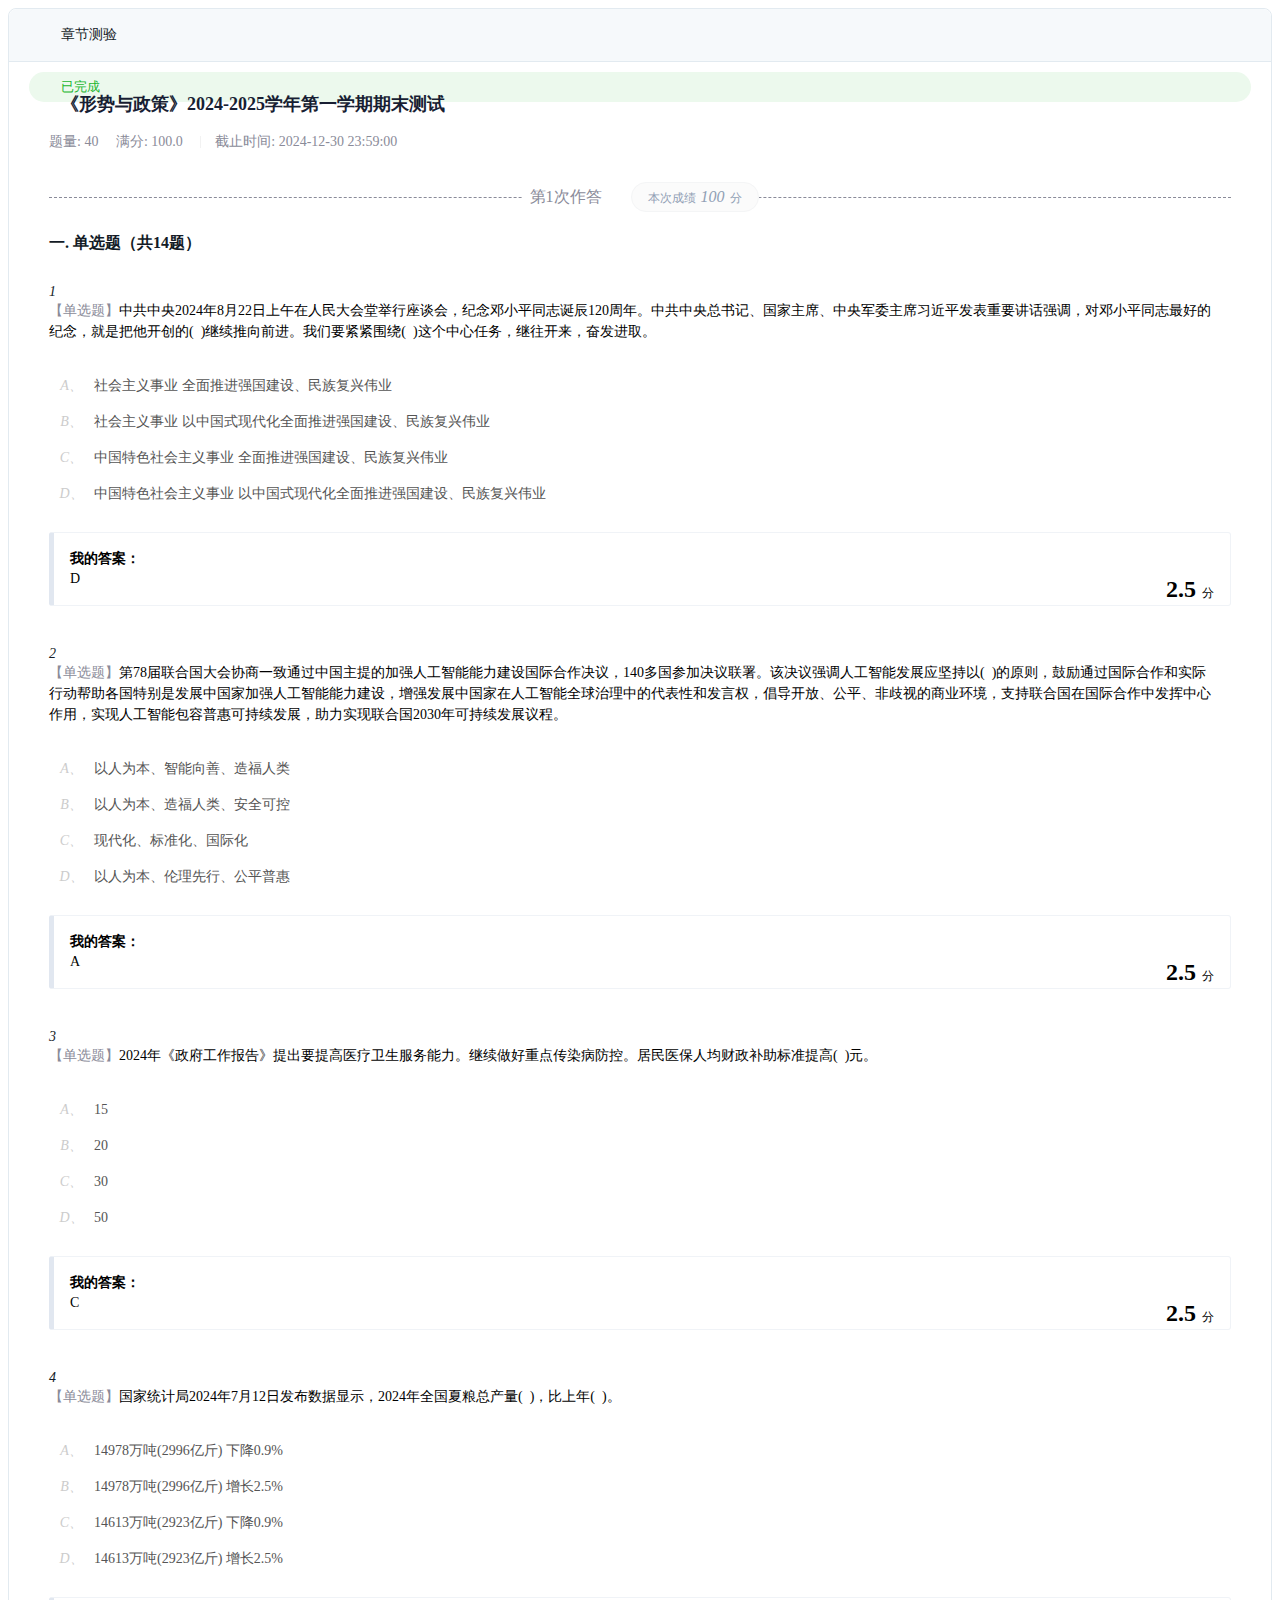
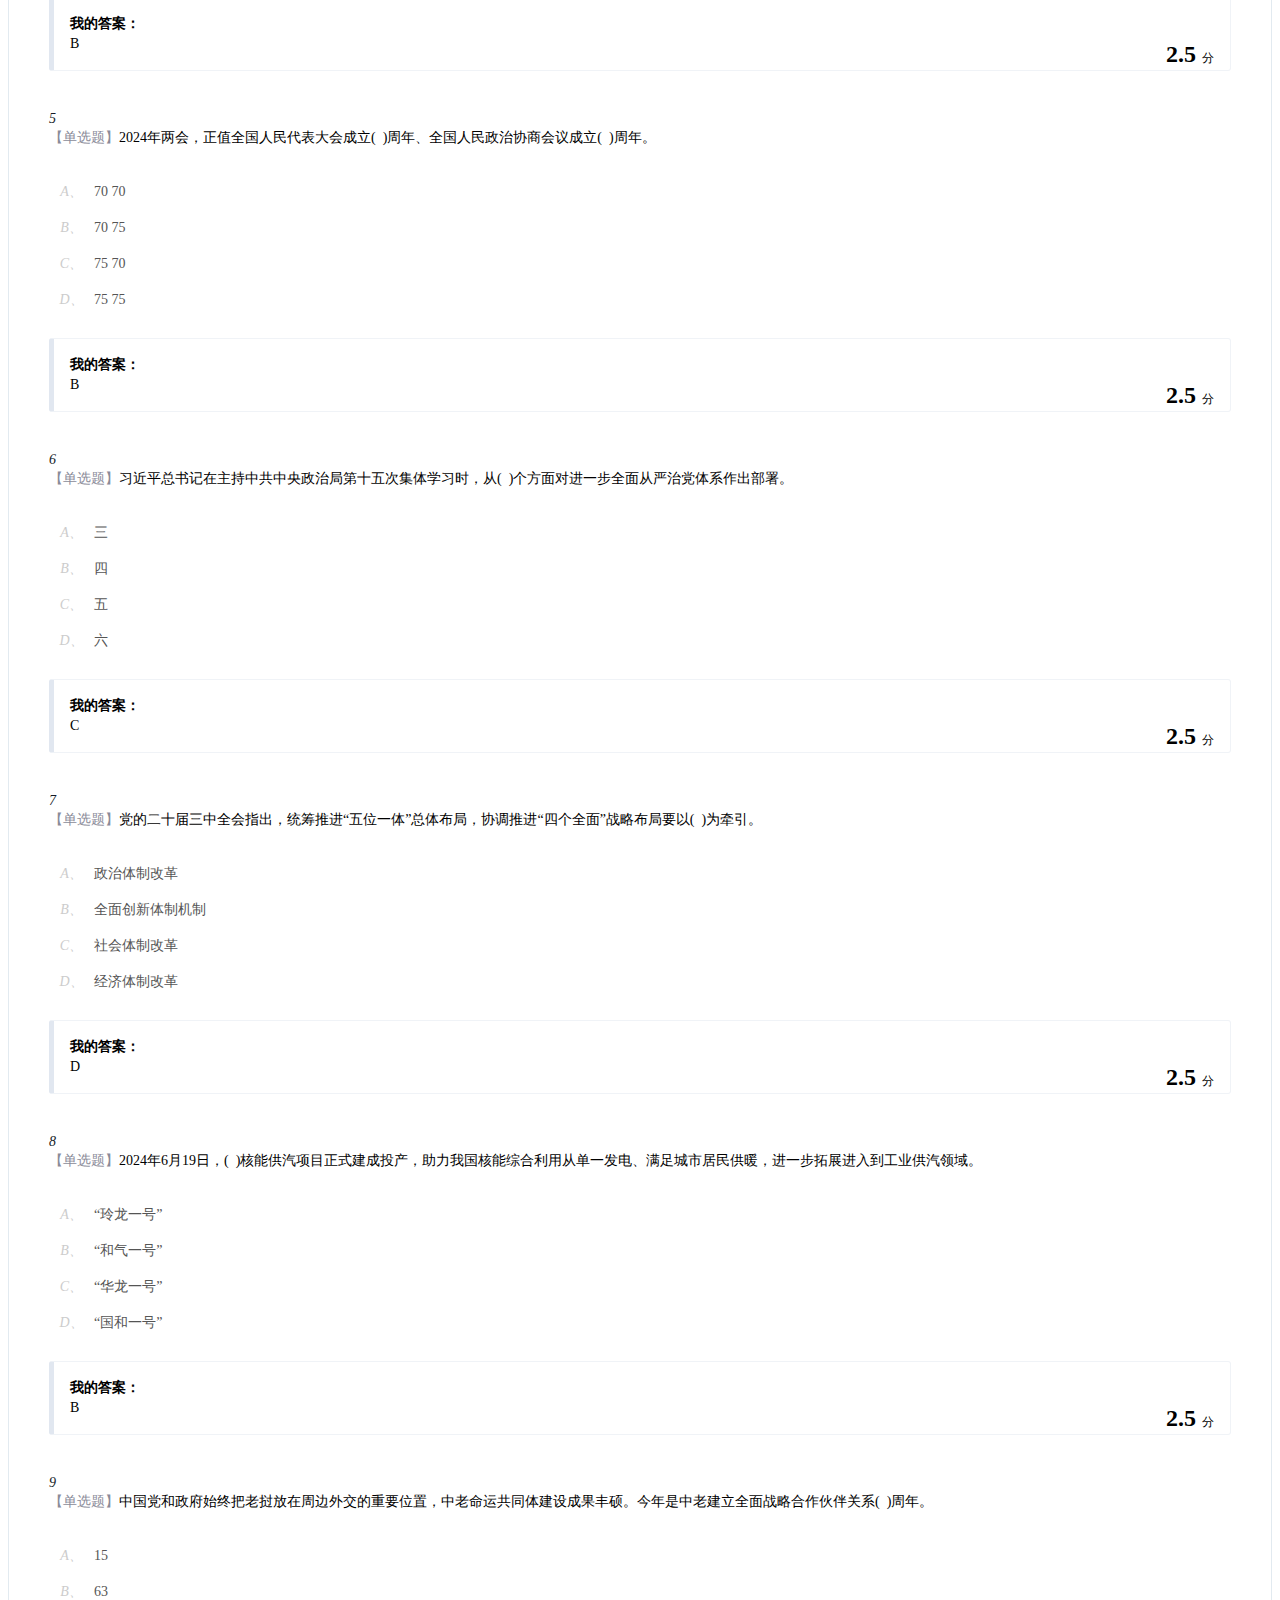
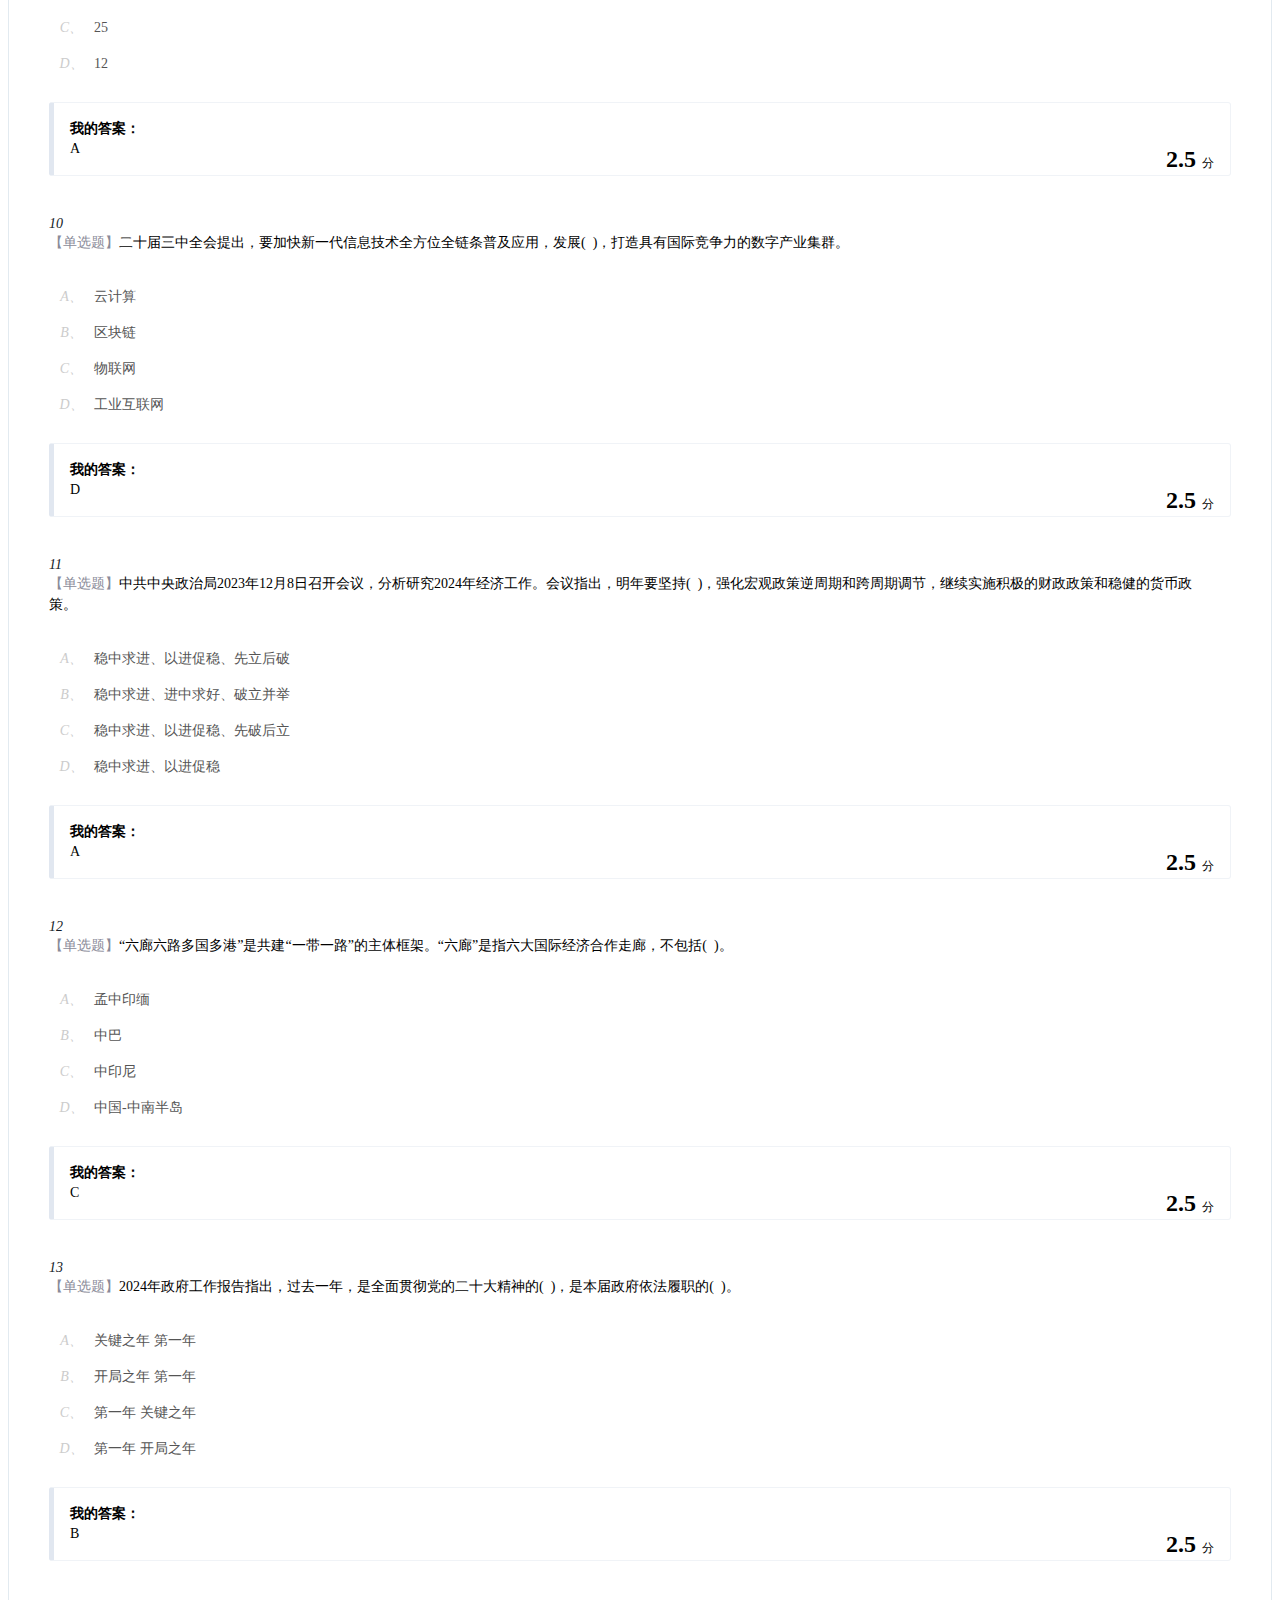
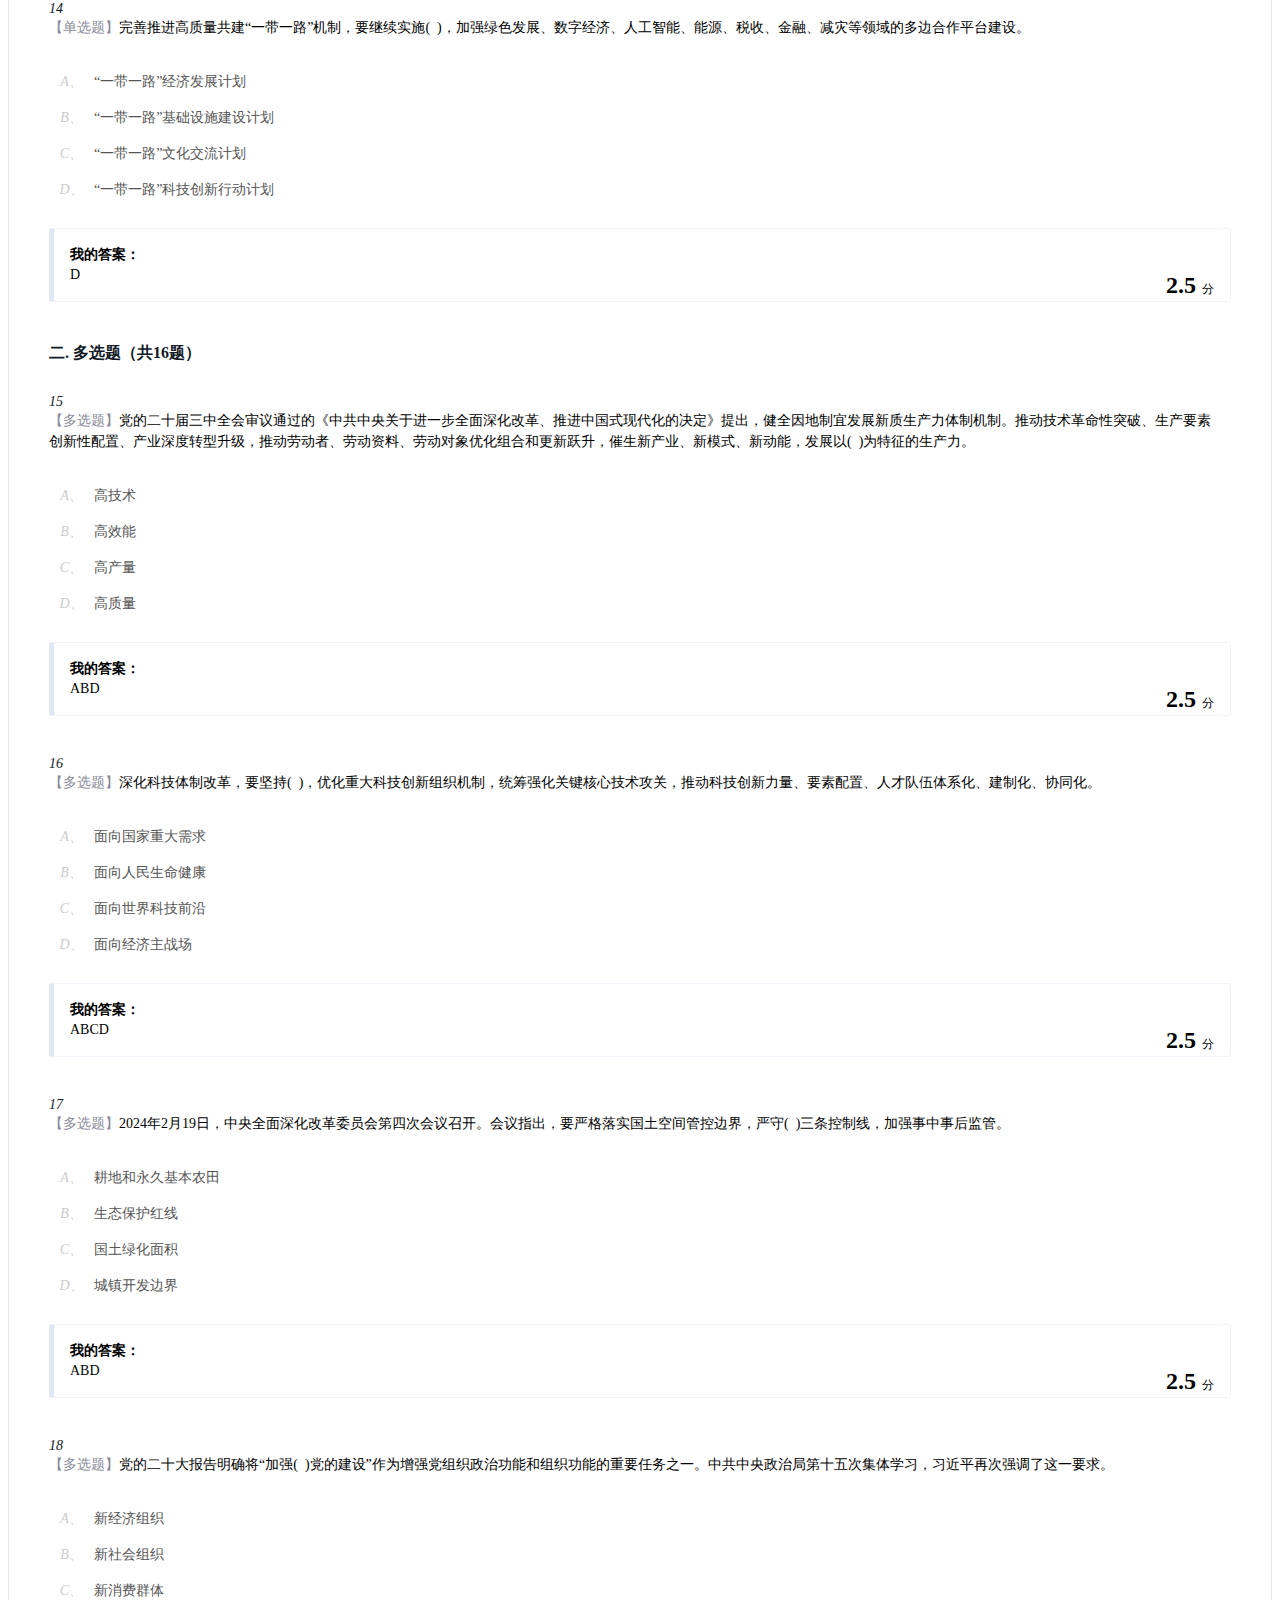
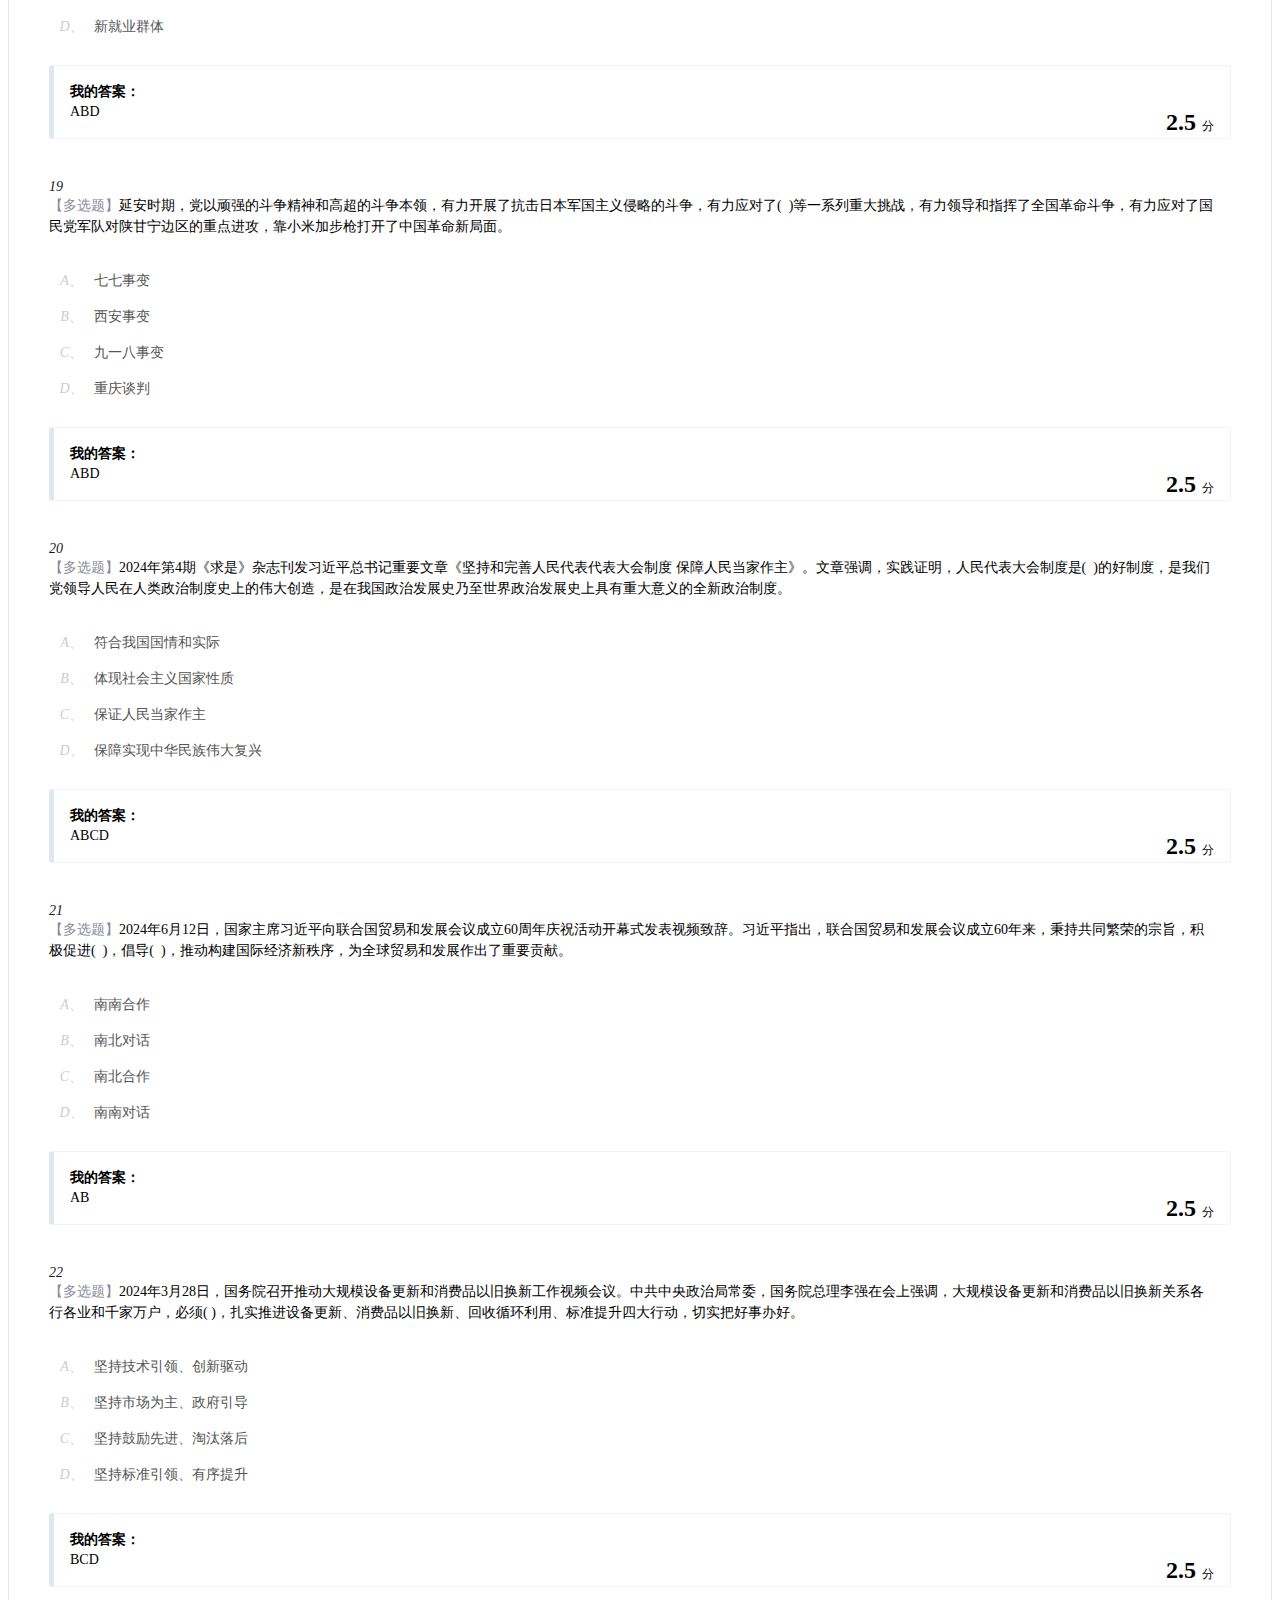
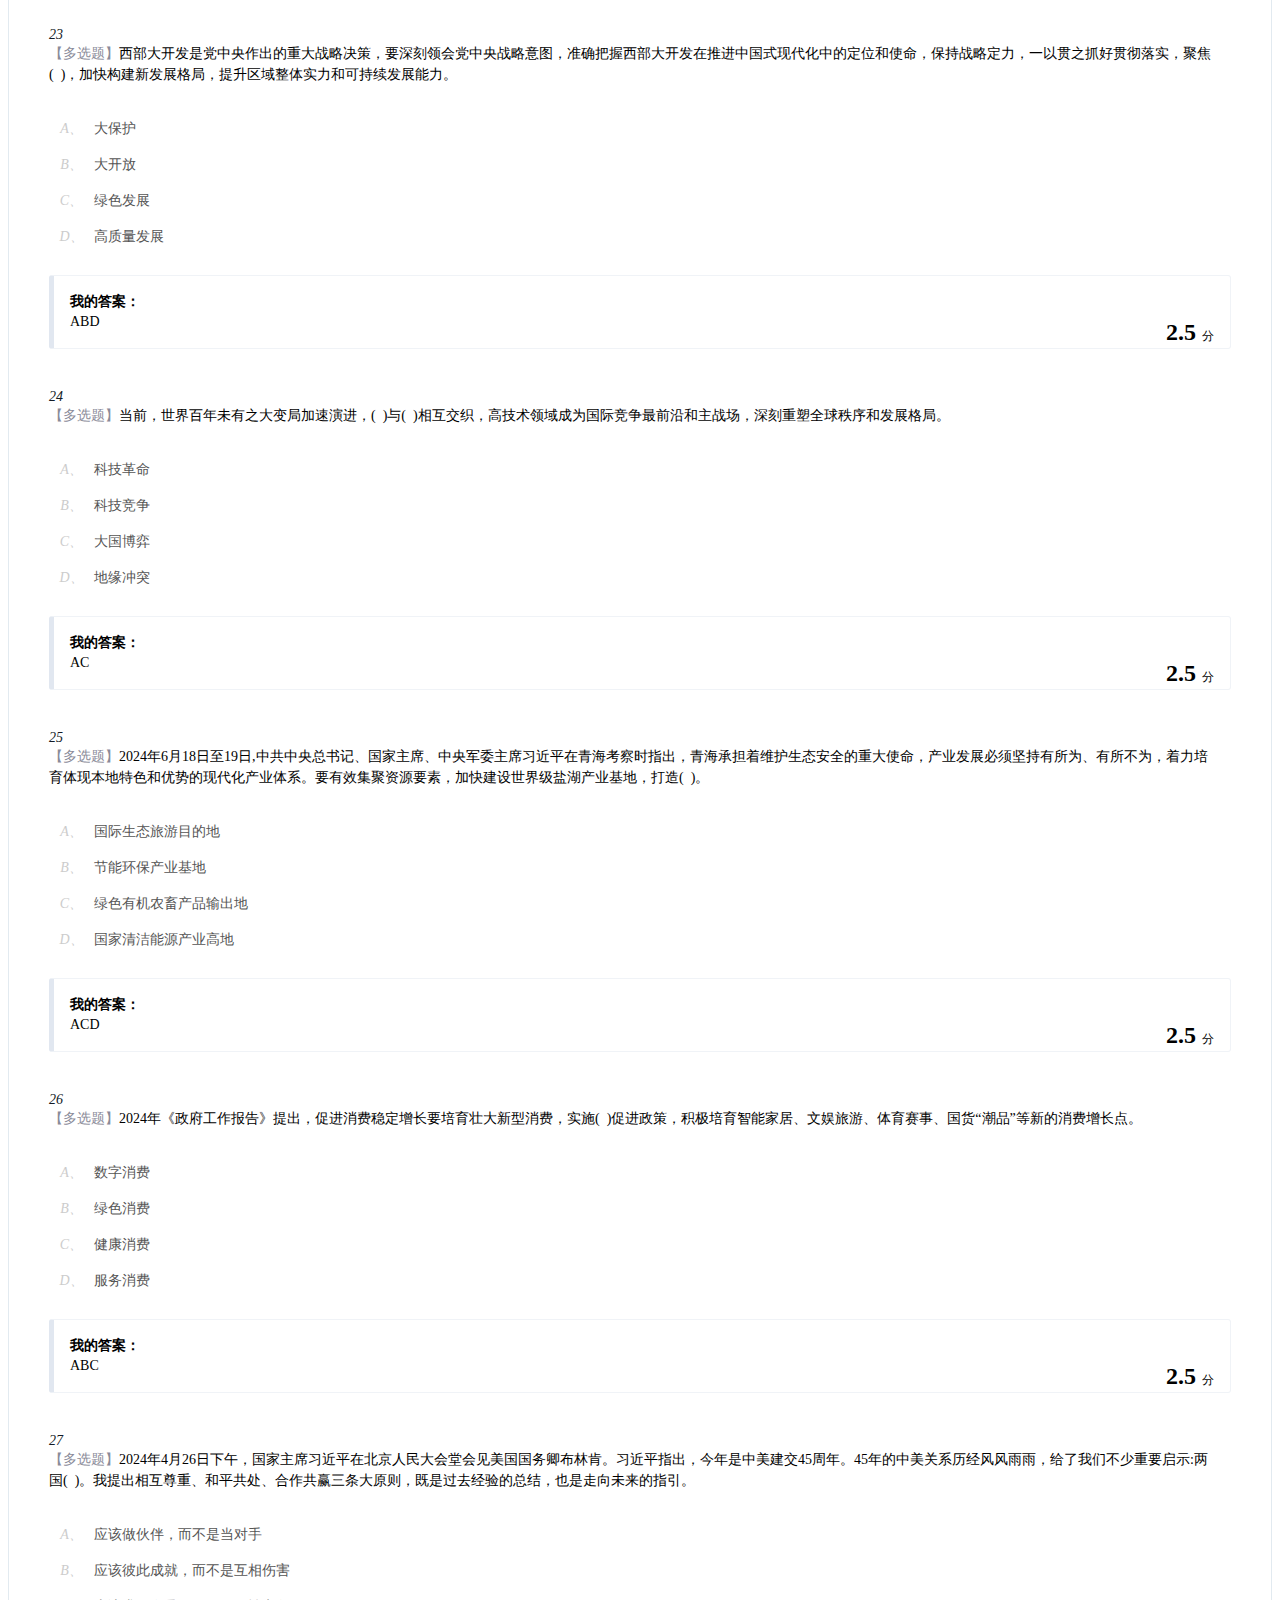
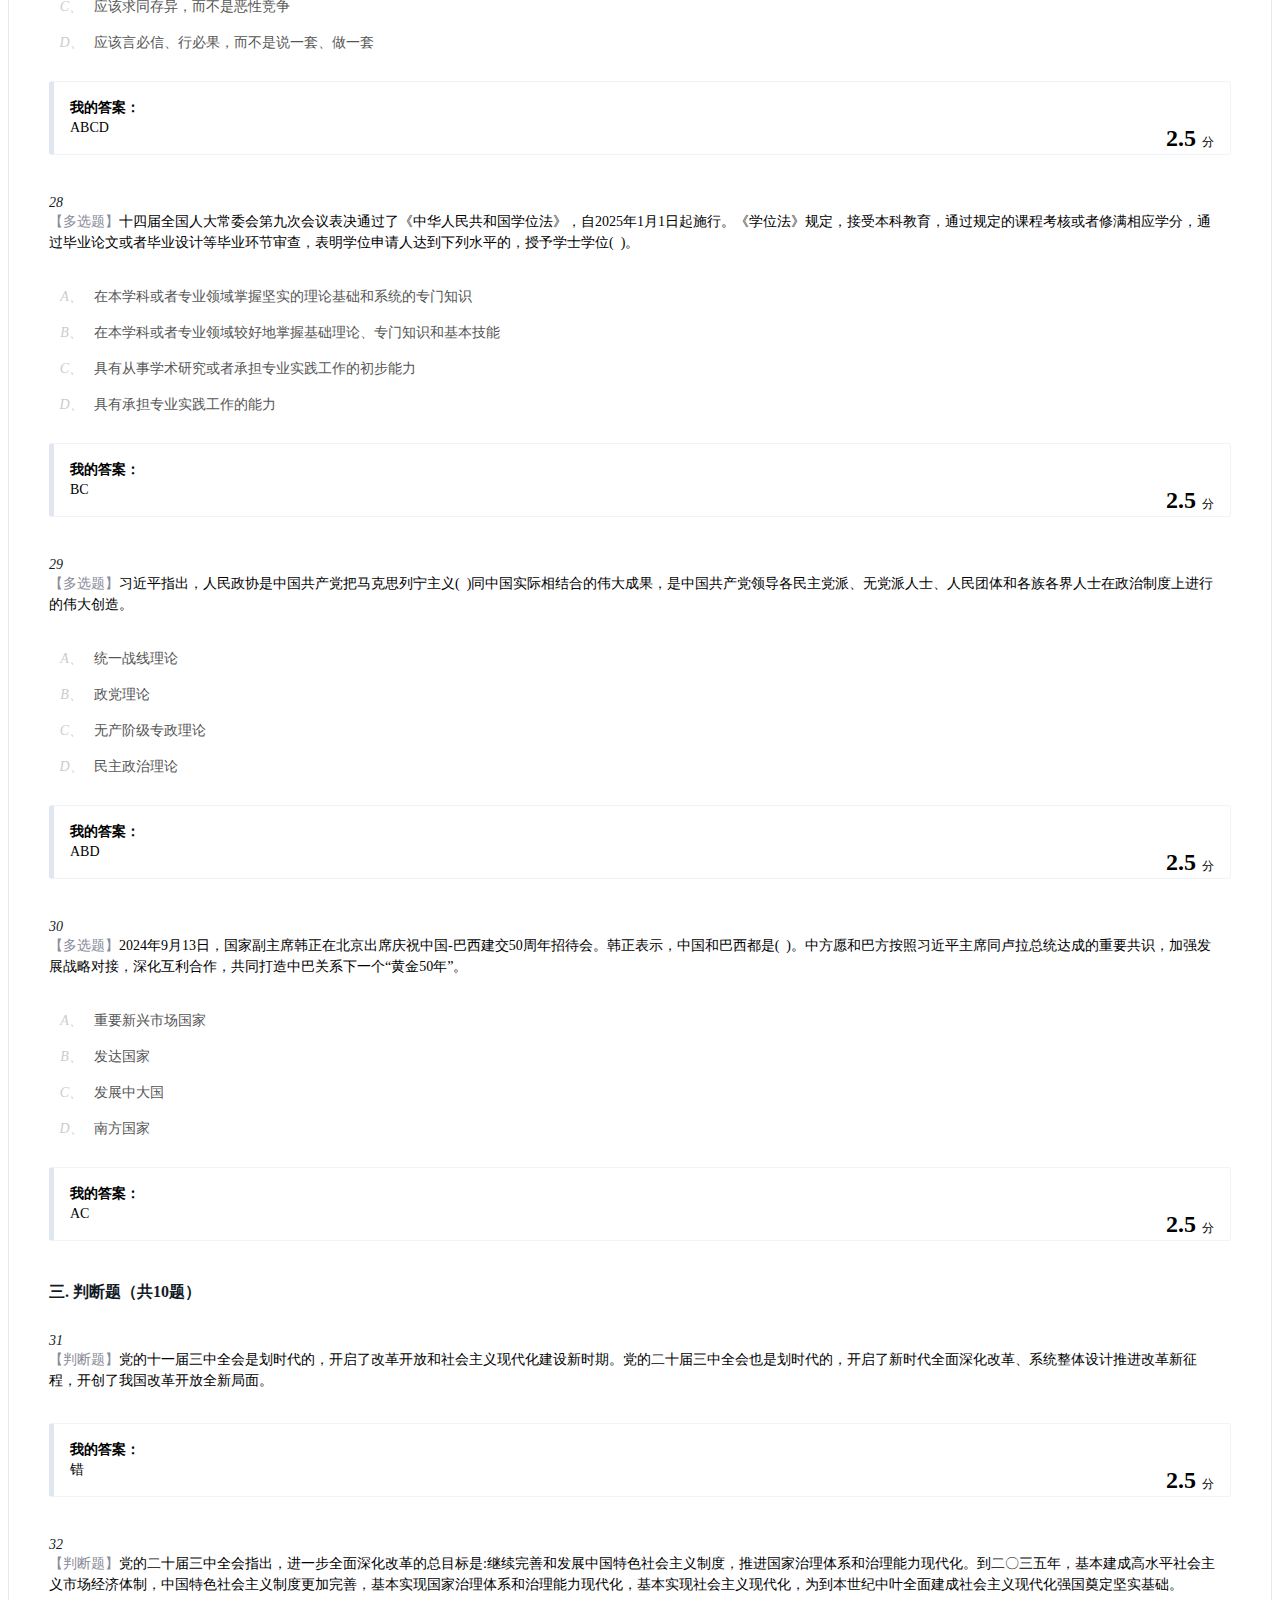
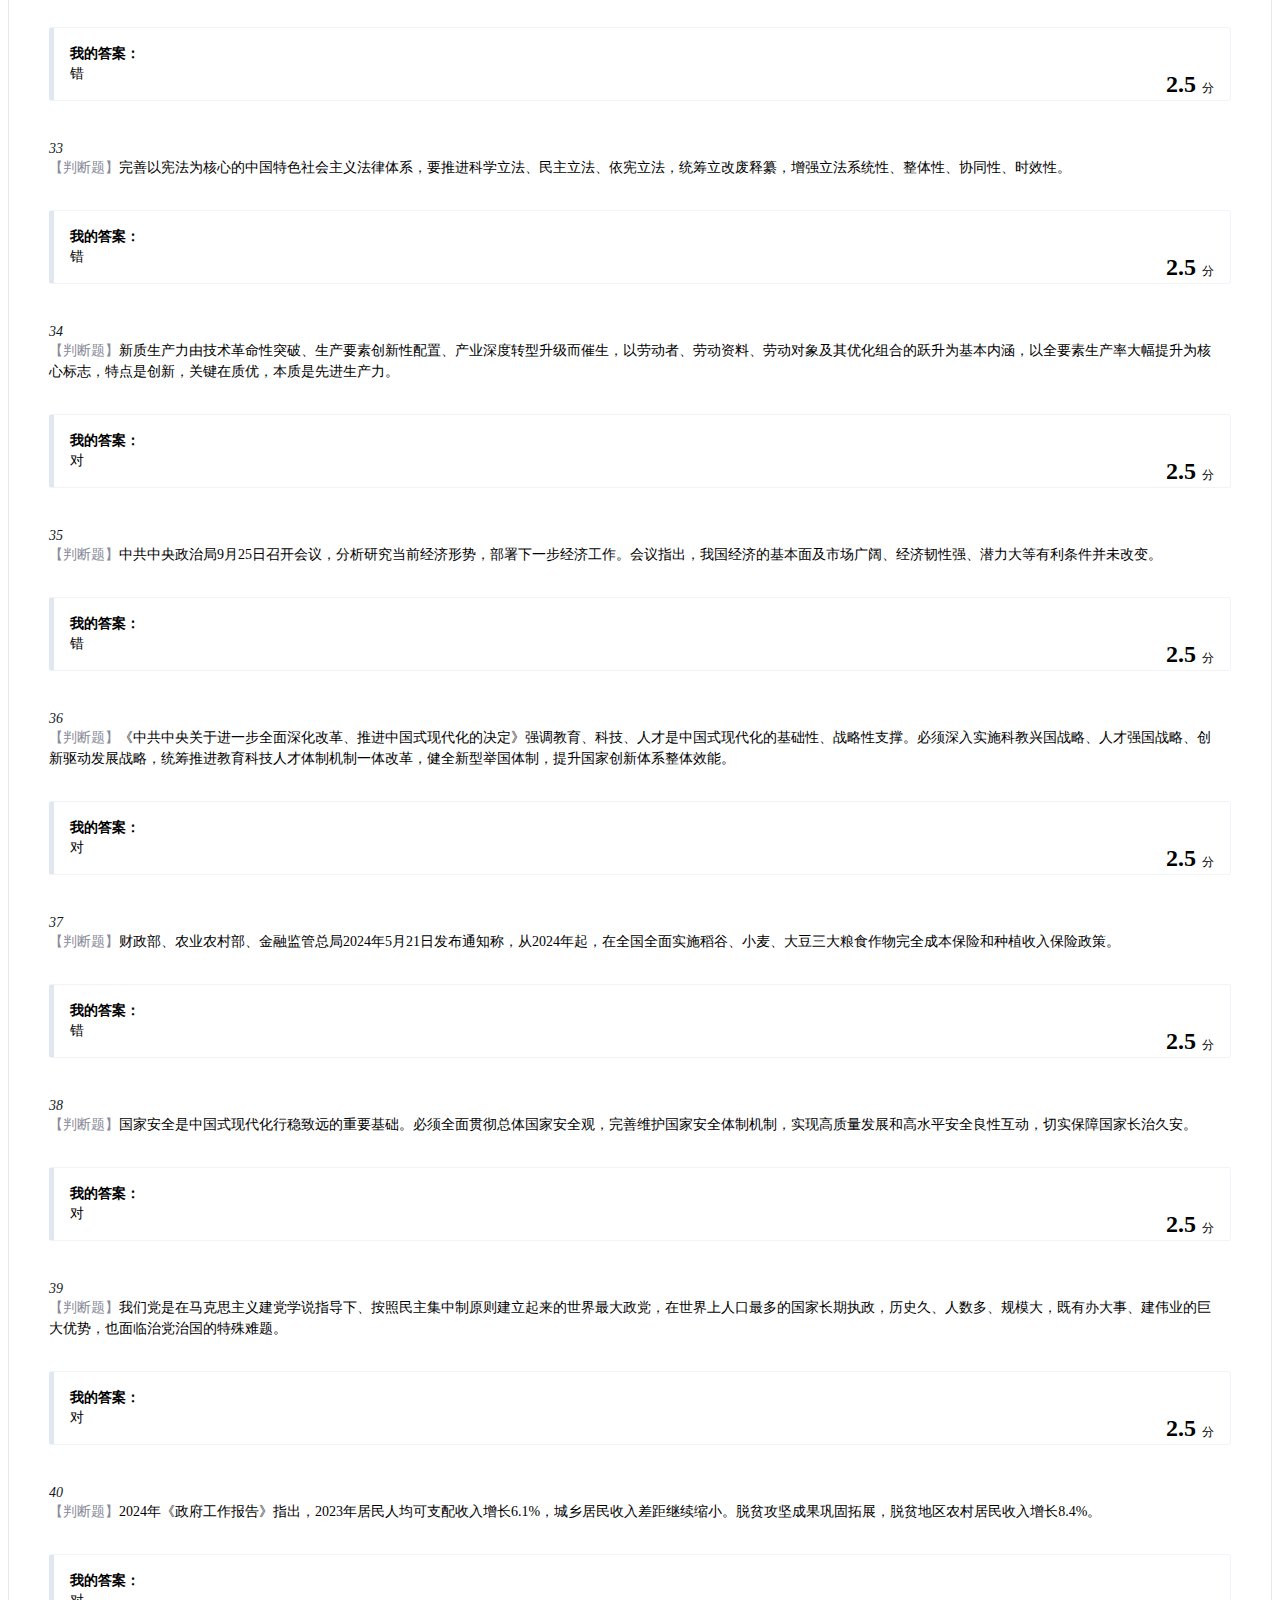
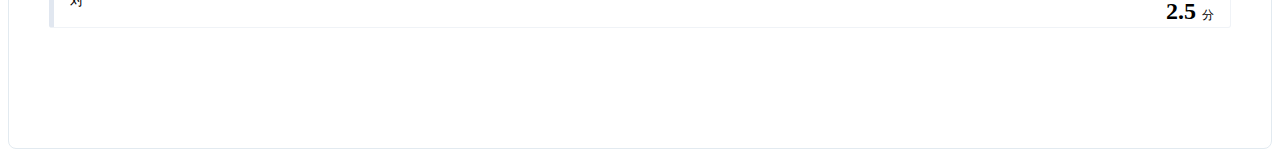
==== commit 0aa297db: "Add files via upload" ====
--- a/index_files/work.html
+++ b/index_files/work.html
@@ -1,5 +1,5 @@
 <!DOCTYPE html PUBLIC "-//W3C//DTD XHTML 1.0 Transitional//EN" "http://www.w3.org/TR/xhtml1/DTD/xhtml1-transitional.dtd">
-<!-- saved from url=(0395)https://mooc1.chaoxing.com/mooc-ans/work/selectWorkQuestionYiPiYue?courseId=241699642&workId=33828790&workAnswerId=52662253&api=1&knowledgeid=839311319&classId=96425632&oldWorkId=b0734df659bf4b0182f112f6c4869553&jobid=work-b0734df659bf4b0182f112f6c4869553&type=&isphone=false&submit=false&enc=497896c510b8ba39267db34559ec86ba&cpi=303630531&mooc2=1&skipHeader=true&workExtInfoEnc=null&oriNodeId=0 -->
+<!-- saved from url=(0414)https://mooc1.chaoxing.com/mooc-ans/work/selectWorkQuestionYiPiYue?courseId=247118758&workId=38455268&workAnswerId=53670963&api=1&knowledgeid=916876713&classId=108182121&oldWorkId=b0734df659bf4b0182f112f6c4869553&jobid=work-b0734df659bf4b0182f112f6c4869553&type=&isphone=false&submit=false&enc=92f0c2244544017a60d28f99152bfb73&cpi=303630531&mooc2=1&skipHeader=true&originJobId=work-b0734df659bf4b0182f112f6c4869553 -->
 <html xmlns="http://www.w3.org/1999/xhtml"><head><meta http-equiv="Content-Type" content="text/html; charset=UTF-8"><script>
     _HOST_ = "//mooc1.chaoxing.com";
     _CP_ = "/mooc-ans";
@@ -25,36 +25,1511 @@
 <script src="./preview-attach.js.下载"></script><script src="./attach-mark.js.下载"></script><script type="text/javascript">window.SUPPORT_AUDIO_SETTING = true; window.SUPPORT_AUDIO_CONTROL = true;</script>
 <script src="./work-audio-playtimes.js.下载"></script>
 
-<style type="text/css">.hljs-ln{border-collapse:collapse}.hljs-ln td{padding:0}.hljs-ln-n:before{content:attr(data-line-number)}</style><style>.clearfix:after{content: " ";display: block;height: 0px;clear: both;}</style></head><body style="zoom: 1;"><input type="hidden" id="fromDevice" value="mooc2" class="clearfix">
-
-<div class="maskDiv" style="display:none;z-index:1000;" id="audioLimitTimesWinNew">
-    <div class="popSetDiv wid440">
-        <div class="popHead RadisTop">
-            <a href="javascript:;" class="popClose fr" onclick="$(&#39;#audioLimitTimesWinNew&#39;).fullFadeOut();">
-                <img src="./popClose.png">
+<style type="text/css">.hljs-ln{border-collapse:collapse}.hljs-ln td{padding:0}.hljs-ln-n:before{content:attr(data-line-number)}</style><style>.clearfix:after{content: " ";display: block;height: 0px;clear: both;}</style><style>:root {
+  --balloon-border-radius: 2px;
+  --balloon-color: rgba(16, 16, 16, 0.95);
+  --balloon-text-color: #fff;
+  --balloon-font-size: 12px;
+  --balloon-move: 4px; }
+
+button[aria-label][data-balloon-pos] {
+  overflow: visible; }
+
+[aria-label][data-balloon-pos] {
+  position: relative;
+  cursor: pointer; }
+  [aria-label][data-balloon-pos]:after {
+    opacity: 0;
+    pointer-events: none;
+    transition: all 0.18s ease-out 0.18s;
+    text-indent: 0;
+    font-family: -apple-system, BlinkMacSystemFont, "Segoe UI", Roboto, Oxygen, Ubuntu, Cantarell, "Open Sans", "Helvetica Neue", sans-serif;
+    font-weight: normal;
+    font-style: normal;
+    text-shadow: none;
+    font-size: 12px;
+    font-size: var(--balloon-font-size);
+    background: rgba(16, 16, 16, 0.95);
+    background: var(--balloon-color);
+    border-radius: 2px;
+    color: #fff;
+    color: var(--balloon-text-color);
+    border-radius: var(--balloon-border-radius);
+    content: attr(aria-label);
+    padding: .5em 1em;
+    position: absolute;
+    white-space: nowrap;
+    z-index: 10; }
+  [aria-label][data-balloon-pos]:before {
+    width: 0;
+    height: 0;
+    border: 5px solid transparent;
+    border-top-color: rgba(16, 16, 16, 0.95);
+    border-top-color: var(--balloon-color);
+    opacity: 0;
+    pointer-events: none;
+    transition: all 0.18s ease-out 0.18s;
+    content: "";
+    position: absolute;
+    z-index: 10; }
+  [aria-label][data-balloon-pos]:hover:before, [aria-label][data-balloon-pos]:hover:after, [aria-label][data-balloon-pos][data-balloon-visible]:before, [aria-label][data-balloon-pos][data-balloon-visible]:after, [aria-label][data-balloon-pos]:not([data-balloon-nofocus]):focus:before, [aria-label][data-balloon-pos]:not([data-balloon-nofocus]):focus:after {
+    opacity: 1;
+    pointer-events: none; }
+  [aria-label][data-balloon-pos].font-awesome:after {
+    font-family: FontAwesome, -apple-system, BlinkMacSystemFont, 'Segoe UI', Roboto, Oxygen, Ubuntu, Cantarell, 'Open Sans', 'Helvetica Neue', sans-serif; }
+  [aria-label][data-balloon-pos][data-balloon-break]:after {
+    white-space: pre; }
+  [aria-label][data-balloon-pos][data-balloon-break][data-balloon-length]:after {
+    white-space: pre-line;
+    word-break: break-word; }
+  [aria-label][data-balloon-pos][data-balloon-blunt]:before, [aria-label][data-balloon-pos][data-balloon-blunt]:after {
+    transition: none; }
+  [aria-label][data-balloon-pos][data-balloon-pos="up"]:hover:after, [aria-label][data-balloon-pos][data-balloon-pos="up"][data-balloon-visible]:after, [aria-label][data-balloon-pos][data-balloon-pos="down"]:hover:after, [aria-label][data-balloon-pos][data-balloon-pos="down"][data-balloon-visible]:after {
+    transform: translate(-50%, 0); }
+  [aria-label][data-balloon-pos][data-balloon-pos="up"]:hover:before, [aria-label][data-balloon-pos][data-balloon-pos="up"][data-balloon-visible]:before, [aria-label][data-balloon-pos][data-balloon-pos="down"]:hover:before, [aria-label][data-balloon-pos][data-balloon-pos="down"][data-balloon-visible]:before {
+    transform: translate(-50%, 0); }
+  [aria-label][data-balloon-pos][data-balloon-pos*="-left"]:after {
+    left: 0; }
+  [aria-label][data-balloon-pos][data-balloon-pos*="-left"]:before {
+    left: 5px; }
+  [aria-label][data-balloon-pos][data-balloon-pos*="-right"]:after {
+    right: 0; }
+  [aria-label][data-balloon-pos][data-balloon-pos*="-right"]:before {
+    right: 5px; }
+  [aria-label][data-balloon-pos][data-balloon-po*="-left"]:hover:after, [aria-label][data-balloon-pos][data-balloon-po*="-left"][data-balloon-visible]:after, [aria-label][data-balloon-pos][data-balloon-pos*="-right"]:hover:after, [aria-label][data-balloon-pos][data-balloon-pos*="-right"][data-balloon-visible]:after {
+    transform: translate(0, 0); }
+  [aria-label][data-balloon-pos][data-balloon-po*="-left"]:hover:before, [aria-label][data-balloon-pos][data-balloon-po*="-left"][data-balloon-visible]:before, [aria-label][data-balloon-pos][data-balloon-pos*="-right"]:hover:before, [aria-label][data-balloon-pos][data-balloon-pos*="-right"][data-balloon-visible]:before {
+    transform: translate(0, 0); }
+  [aria-label][data-balloon-pos][data-balloon-pos^="up"]:before, [aria-label][data-balloon-pos][data-balloon-pos^="up"]:after {
+    bottom: 100%;
+    transform-origin: top;
+    transform: translate(0, 4px);
+    transform: translate(0, var(--balloon-move)); }
+  [aria-label][data-balloon-pos][data-balloon-pos^="up"]:after {
+    margin-bottom: 10px; }
+  [aria-label][data-balloon-pos][data-balloon-pos="up"]:before, [aria-label][data-balloon-pos][data-balloon-pos="up"]:after {
+    left: 50%;
+    transform: translate(-50%, 4px);
+    transform: translate(-50%, var(--balloon-move)); }
+  [aria-label][data-balloon-pos][data-balloon-pos^="down"]:before, [aria-label][data-balloon-pos][data-balloon-pos^="down"]:after {
+    top: 100%;
+    transform: translate(0, calc(4px * -1));
+    transform: translate(0, calc(var(--balloon-move) * -1)); }
+  [aria-label][data-balloon-pos][data-balloon-pos^="down"]:after {
+    margin-top: 10px; }
+  [aria-label][data-balloon-pos][data-balloon-pos^="down"]:before {
+    width: 0;
+    height: 0;
+    border: 5px solid transparent;
+    border-bottom-color: rgba(16, 16, 16, 0.95);
+    border-bottom-color: var(--balloon-color); }
+  [aria-label][data-balloon-pos][data-balloon-pos="down"]:after, [aria-label][data-balloon-pos][data-balloon-pos="down"]:before {
+    left: 50%;
+    transform: translate(-50%, calc(4px * -1));
+    transform: translate(-50%, calc(var(--balloon-move) * -1)); }
+  [aria-label][data-balloon-pos][data-balloon-pos="left"]:hover:after, [aria-label][data-balloon-pos][data-balloon-pos="left"][data-balloon-visible]:after, [aria-label][data-balloon-pos][data-balloon-pos="right"]:hover:after, [aria-label][data-balloon-pos][data-balloon-pos="right"][data-balloon-visible]:after {
+    transform: translate(0, -50%); }
+  [aria-label][data-balloon-pos][data-balloon-pos="left"]:hover:before, [aria-label][data-balloon-pos][data-balloon-pos="left"][data-balloon-visible]:before, [aria-label][data-balloon-pos][data-balloon-pos="right"]:hover:before, [aria-label][data-balloon-pos][data-balloon-pos="right"][data-balloon-visible]:before {
+    transform: translate(0, -50%); }
+  [aria-label][data-balloon-pos][data-balloon-pos="left"]:after, [aria-label][data-balloon-pos][data-balloon-pos="left"]:before {
+    right: 100%;
+    top: 50%;
+    transform: translate(4px, -50%);
+    transform: translate(var(--balloon-move), -50%); }
+  [aria-label][data-balloon-pos][data-balloon-pos="left"]:after {
+    margin-right: 10px; }
+  [aria-label][data-balloon-pos][data-balloon-pos="left"]:before {
+    width: 0;
+    height: 0;
+    border: 5px solid transparent;
+    border-left-color: rgba(16, 16, 16, 0.95);
+    border-left-color: var(--balloon-color); }
+  [aria-label][data-balloon-pos][data-balloon-pos="right"]:after, [aria-label][data-balloon-pos][data-balloon-pos="right"]:before {
+    left: 100%;
+    top: 50%;
+    transform: translate(calc(4px * -1), -50%);
+    transform: translate(calc(var(--balloon-move) * -1), -50%); }
+  [aria-label][data-balloon-pos][data-balloon-pos="right"]:after {
+    margin-left: 10px; }
+  [aria-label][data-balloon-pos][data-balloon-pos="right"]:before {
+    width: 0;
+    height: 0;
+    border: 5px solid transparent;
+    border-right-color: rgba(16, 16, 16, 0.95);
+    border-right-color: var(--balloon-color); }
+  [aria-label][data-balloon-pos][data-balloon-length]:after {
+    white-space: normal; }
+  [aria-label][data-balloon-pos][data-balloon-length="small"]:after {
+    width: 80px; }
+  [aria-label][data-balloon-pos][data-balloon-length="medium"]:after {
+    width: 150px; }
+  [aria-label][data-balloon-pos][data-balloon-length="large"]:after {
+    width: 260px; }
+  [aria-label][data-balloon-pos][data-balloon-length="xlarge"]:after {
+    width: 380px; }
+    @media screen and (max-width: 768px) {
+      [aria-label][data-balloon-pos][data-balloon-length="xlarge"]:after {
+        width: 90vw; } }
+  [aria-label][data-balloon-pos][data-balloon-length="fit"]:after {
+    width: 100%; }
+
+/*# sourceMappingURL=[data-uri] */</style><style>@keyframes my-face {
+  2% {
+    transform: translate(0, 1.5px) rotate(1.5deg);
+  }
+  4% {
+    transform: translate(0, -1.5px) rotate(-0.5deg);
+  }
+  6% {
+    transform: translate(0, 1.5px) rotate(-1.5deg);
+  }
+  8% {
+    transform: translate(0, -1.5px) rotate(-1.5deg);
+  }
+  10% {
+    transform: translate(0, 2.5px) rotate(1.5deg);
+  }
+  12% {
+    transform: translate(0, -0.5px) rotate(1.5deg);
+  }
+  14% {
+    transform: translate(0, -1.5px) rotate(1.5deg);
+  }
+  16% {
+    transform: translate(0, -0.5px) rotate(-1.5deg);
+  }
+  18% {
+    transform: translate(0, 0.5px) rotate(-1.5deg);
+  }
+  20% {
+    transform: translate(0, -1.5px) rotate(2.5deg);
+  }
+  22% {
+    transform: translate(0, 0.5px) rotate(-1.5deg);
+  }
+  24% {
+    transform: translate(0, 1.5px) rotate(1.5deg);
+  }
+  26% {
+    transform: translate(0, 0.5px) rotate(0.5deg);
+  }
+  28% {
+    transform: translate(0, 0.5px) rotate(1.5deg);
+  }
+  30% {
+    transform: translate(0, -0.5px) rotate(2.5deg);
+  }
+  32% {
+    transform: translate(0, 1.5px) rotate(-0.5deg);
+  }
+  34% {
+    transform: translate(0, 1.5px) rotate(-0.5deg);
+  }
+  36% {
+    transform: translate(0, -1.5px) rotate(2.5deg);
+  }
+  38% {
+    transform: translate(0, 1.5px) rotate(-1.5deg);
+  }
+  40% {
+    transform: translate(0, -0.5px) rotate(2.5deg);
+  }
+  42% {
+    transform: translate(0, 2.5px) rotate(-1.5deg);
+  }
+  44% {
+    transform: translate(0, 1.5px) rotate(0.5deg);
+  }
+  46% {
+    transform: translate(0, -1.5px) rotate(2.5deg);
+  }
+  48% {
+    transform: translate(0, -0.5px) rotate(0.5deg);
+  }
+  50% {
+    transform: translate(0, 0.5px) rotate(0.5deg);
+  }
+  52% {
+    transform: translate(0, 2.5px) rotate(2.5deg);
+  }
+  54% {
+    transform: translate(0, -1.5px) rotate(1.5deg);
+  }
+  56% {
+    transform: translate(0, 2.5px) rotate(2.5deg);
+  }
+  58% {
+    transform: translate(0, 0.5px) rotate(2.5deg);
+  }
+  60% {
+    transform: translate(0, 2.5px) rotate(2.5deg);
+  }
+  62% {
+    transform: translate(0, -0.5px) rotate(2.5deg);
+  }
+  64% {
+    transform: translate(0, -0.5px) rotate(1.5deg);
+  }
+  66% {
+    transform: translate(0, 1.5px) rotate(-0.5deg);
+  }
+  68% {
+    transform: translate(0, -1.5px) rotate(-0.5deg);
+  }
+  70% {
+    transform: translate(0, 1.5px) rotate(0.5deg);
+  }
+  72% {
+    transform: translate(0, 2.5px) rotate(1.5deg);
+  }
+  74% {
+    transform: translate(0, -0.5px) rotate(0.5deg);
+  }
+  76% {
+    transform: translate(0, -0.5px) rotate(2.5deg);
+  }
+  78% {
+    transform: translate(0, -0.5px) rotate(1.5deg);
+  }
+  80% {
+    transform: translate(0, 1.5px) rotate(1.5deg);
+  }
+  82% {
+    transform: translate(0, -0.5px) rotate(0.5deg);
+  }
+  84% {
+    transform: translate(0, 1.5px) rotate(2.5deg);
+  }
+  86% {
+    transform: translate(0, -1.5px) rotate(-1.5deg);
+  }
+  88% {
+    transform: translate(0, -0.5px) rotate(2.5deg);
+  }
+  90% {
+    transform: translate(0, 2.5px) rotate(-0.5deg);
+  }
+  92% {
+    transform: translate(0, 0.5px) rotate(-0.5deg);
+  }
+  94% {
+    transform: translate(0, 2.5px) rotate(0.5deg);
+  }
+  96% {
+    transform: translate(0, -0.5px) rotate(1.5deg);
+  }
+  98% {
+    transform: translate(0, -1.5px) rotate(-0.5deg);
+  }
+  0%,
+  100% {
+    transform: translate(0, 0) rotate(0deg);
+  }
+}
+.dplayer {
+  position: relative;
+  overflow: hidden;
+  -webkit-user-select: none;
+     -moz-user-select: none;
+          user-select: none;
+  line-height: 1;
+}
+.dplayer * {
+  box-sizing: content-box;
+}
+.dplayer svg {
+  width: 100%;
+  height: 100%;
+}
+.dplayer svg path,
+.dplayer svg circle {
+  fill: #fff;
+}
+.dplayer:-webkit-full-screen {
+  width: 100%;
+  height: 100%;
+  background: #000;
+  position: fixed;
+  z-index: 100000;
+  left: 0;
+  top: 0;
+  margin: 0;
+  padding: 0;
+  transform: translate(0, 0);
+}
+.dplayer.dplayer-no-danmaku .dplayer-controller .dplayer-icons .dplayer-setting .dplayer-setting-box .dplayer-setting-showdan,
+.dplayer.dplayer-no-danmaku .dplayer-controller .dplayer-icons .dplayer-setting .dplayer-setting-box .dplayer-setting-danmaku,
+.dplayer.dplayer-no-danmaku .dplayer-controller .dplayer-icons .dplayer-setting .dplayer-setting-box .dplayer-setting-danunlimit {
+  display: none;
+}
+.dplayer.dplayer-no-danmaku .dplayer-controller .dplayer-icons .dplayer-comment {
+  display: none;
+}
+.dplayer.dplayer-no-danmaku .dplayer-danmaku {
+  display: none;
+}
+.dplayer.dplayer-live .dplayer-time {
+  display: none;
+}
+.dplayer.dplayer-live .dplayer-bar-wrap {
+  display: none;
+}
+.dplayer.dplayer-live .dplayer-setting-speed {
+  display: none;
+}
+.dplayer.dplayer-live .dplayer-setting-loop {
+  display: none;
+}
+.dplayer.dplayer-live.dplayer-no-danmaku .dplayer-setting {
+  display: none;
+}
+.dplayer.dplayer-arrow .dplayer-danmaku {
+  font-size: 18px;
+}
+.dplayer.dplayer-arrow .dplayer-icon {
+  margin: 0 -3px;
+}
+.dplayer.dplayer-playing .dplayer-danmaku .dplayer-danmaku-move {
+  animation-play-state: running;
+}
+@media (min-width: 900px) {
+  .dplayer.dplayer-playing .dplayer-controller-mask {
+    opacity: 0;
+  }
+  .dplayer.dplayer-playing .dplayer-controller {
+    opacity: 0;
+  }
+  .dplayer.dplayer-playing:hover .dplayer-controller-mask {
+    opacity: 1;
+  }
+  .dplayer.dplayer-playing:hover .dplayer-controller {
+    opacity: 1;
+  }
+}
+.dplayer.dplayer-loading .dplayer-bezel .diplayer-loading-icon {
+  display: block;
+}
+.dplayer.dplayer-loading .dplayer-danmaku,
+.dplayer.dplayer-paused .dplayer-danmaku,
+.dplayer.dplayer-loading .dplayer-danmaku-move,
+.dplayer.dplayer-paused .dplayer-danmaku-move {
+  animation-play-state: paused;
+}
+.dplayer.dplayer-hide-controller {
+  cursor: none;
+}
+.dplayer.dplayer-hide-controller .dplayer-controller-mask {
+  opacity: 0;
+  transform: translateY(100%);
+}
+.dplayer.dplayer-hide-controller .dplayer-controller {
+  opacity: 0;
+  transform: translateY(100%);
+}
+.dplayer.dplayer-show-controller .dplayer-controller-mask {
+  opacity: 1;
+}
+.dplayer.dplayer-show-controller .dplayer-controller {
+  opacity: 1;
+}
+.dplayer.dplayer-fulled {
+  width: 100% !important;
+  height: 100% !important;
+}
+.dplayer.dplayer-fulled {
+  position: fixed;
+  z-index: 100000;
+  left: 0;
+  top: 0;
+}
+.dplayer.dplayer-mobile .dplayer-controller .dplayer-icons .dplayer-volume,
+.dplayer.dplayer-mobile .dplayer-controller .dplayer-icons .dplayer-camera-icon,
+.dplayer.dplayer-mobile .dplayer-controller .dplayer-icons .dplayer-airplay-icon,
+.dplayer.dplayer-mobile .dplayer-controller .dplayer-icons .dplayer-chromecast-icon,
+.dplayer.dplayer-mobile .dplayer-controller .dplayer-icons .dplayer-play-icon {
+  display: none;
+}
+.dplayer.dplayer-mobile .dplayer-controller .dplayer-icons .dplayer-full .dplayer-full-in-icon {
+  position: static;
+  display: inline-block;
+}
+.dplayer.dplayer-mobile .dplayer-bar-time {
+  display: none;
+}
+.dplayer.dplayer-mobile.dplayer-hide-controller .dplayer-mobile-play {
+  display: none;
+}
+.dplayer.dplayer-mobile .dplayer-mobile-play {
+  display: block;
+}
+.dplayer-web-fullscreen-fix {
+  position: fixed;
+  top: 0;
+  left: 0;
+  margin: 0;
+  padding: 0;
+}
+[data-balloon]:before {
+  display: none;
+}
+[data-balloon]:after {
+  padding: 0.3em 0.7em;
+  background: rgba(17, 17, 17, 0.7);
+}
+[data-balloon][data-balloon-pos="up"]:after {
+  margin-bottom: 0;
+}
+.dplayer-bezel {
+  position: absolute;
+  left: 0;
+  right: 0;
+  top: 0;
+  bottom: 0;
+  font-size: 22px;
+  color: #fff;
+  pointer-events: none;
+}
+.dplayer-bezel .dplayer-bezel-icon {
+  position: absolute;
+  top: 50%;
+  left: 50%;
+  margin: -26px 0 0 -26px;
+  height: 52px;
+  width: 52px;
+  padding: 12px;
+  box-sizing: border-box;
+  background: rgba(0, 0, 0, 0.5);
+  border-radius: 50%;
+  opacity: 0;
+  pointer-events: none;
+}
+.dplayer-bezel .dplayer-bezel-icon.dplayer-bezel-transition {
+  animation: bezel-hide 0.5s linear;
+}
+@keyframes bezel-hide {
+  from {
+    opacity: 1;
+    transform: scale(1);
+  }
+  to {
+    opacity: 0;
+    transform: scale(2);
+  }
+}
+.dplayer-bezel .dplayer-danloading {
+  position: absolute;
+  top: 50%;
+  margin-top: -7px;
+  width: 100%;
+  text-align: center;
+  font-size: 14px;
+  line-height: 14px;
+  animation: my-face 5s infinite ease-in-out;
+}
+.dplayer-bezel .diplayer-loading-icon {
+  display: none;
+  position: absolute;
+  top: 50%;
+  left: 50%;
+  margin: -18px 0 0 -18px;
+  height: 36px;
+  width: 36px;
+  pointer-events: none;
+}
+.dplayer-bezel .diplayer-loading-icon .diplayer-loading-hide {
+  display: none;
+}
+.dplayer-bezel .diplayer-loading-icon .diplayer-loading-dot {
+  animation: diplayer-loading-dot-fade 0.8s ease infinite;
+  opacity: 0;
+  transform-origin: 4px 4px;
+}
+.dplayer-bezel .diplayer-loading-icon .diplayer-loading-dot.diplayer-loading-dot-1 {
+  animation-delay: 0.1s;
+}
+.dplayer-bezel .diplayer-loading-icon .diplayer-loading-dot.diplayer-loading-dot-2 {
+  animation-delay: 0.2s;
+}
+.dplayer-bezel .diplayer-loading-icon .diplayer-loading-dot.diplayer-loading-dot-3 {
+  animation-delay: 0.3s;
+}
+.dplayer-bezel .diplayer-loading-icon .diplayer-loading-dot.diplayer-loading-dot-4 {
+  animation-delay: 0.4s;
+}
+.dplayer-bezel .diplayer-loading-icon .diplayer-loading-dot.diplayer-loading-dot-5 {
+  animation-delay: 0.5s;
+}
+.dplayer-bezel .diplayer-loading-icon .diplayer-loading-dot.diplayer-loading-dot-6 {
+  animation-delay: 0.6s;
+}
+.dplayer-bezel .diplayer-loading-icon .diplayer-loading-dot.diplayer-loading-dot-7 {
+  animation-delay: 0.7s;
+}
+@keyframes diplayer-loading-dot-fade {
+  0% {
+    opacity: 0.7;
+    transform: scale(1.2, 1.2);
+  }
+  50% {
+    opacity: 0.25;
+    transform: scale(0.9, 0.9);
+  }
+  to {
+    opacity: 0.25;
+    transform: scale(0.85, 0.85);
+  }
+}
+.dplayer-controller-mask {
+  background: url([data-uri]) repeat-x bottom;
+  height: 98px;
+  width: 100%;
+  position: absolute;
+  bottom: 0;
+  transition: all 0.3s ease;
+}
+.dplayer-controller {
+  position: absolute;
+  bottom: 0;
+  left: 0;
+  right: 0;
+  height: 41px;
+  padding: 0 20px;
+  -webkit-user-select: none;
+     -moz-user-select: none;
+          user-select: none;
+  transition: all 0.3s ease;
+}
+.dplayer-controller.dplayer-controller-comment .dplayer-icons {
+  display: none;
+}
+.dplayer-controller.dplayer-controller-comment .dplayer-icons.dplayer-comment-box {
+  display: block;
+}
+.dplayer-controller .dplayer-bar-wrap {
+  padding: 5px 0;
+  cursor: pointer;
+  position: absolute;
+  bottom: 33px;
+  width: calc(100% - 40px);
+  height: 3px;
+}
+.dplayer-controller .dplayer-bar-wrap:hover .dplayer-bar .dplayer-played .dplayer-thumb {
+  transform: scale(1);
+}
+.dplayer-controller .dplayer-bar-wrap:hover .dplayer-highlight {
+  display: block;
+  width: 8px;
+  transform: translateX(-4px);
+  top: 4px;
+  height: 40%;
+}
+.dplayer-controller .dplayer-bar-wrap .dplayer-highlight {
+  z-index: 12;
+  position: absolute;
+  top: 5px;
+  width: 6px;
+  height: 20%;
+  border-radius: 6px;
+  background-color: #fff;
+  text-align: center;
+  transform: translateX(-3px);
+  transition: all 0.2s ease-in-out;
+}
+.dplayer-controller .dplayer-bar-wrap .dplayer-highlight:hover .dplayer-highlight-text {
+  display: block;
+}
+.dplayer-controller .dplayer-bar-wrap .dplayer-highlight:hover ~ .dplayer-bar-preview {
+  opacity: 0;
+}
+.dplayer-controller .dplayer-bar-wrap .dplayer-highlight:hover ~ .dplayer-bar-time {
+  opacity: 0;
+}
+.dplayer-controller .dplayer-bar-wrap .dplayer-highlight .dplayer-highlight-text {
+  display: none;
+  position: absolute;
+  left: 50%;
+  top: -24px;
+  padding: 5px 8px;
+  background-color: rgba(0, 0, 0, 0.62);
+  color: #fff;
+  border-radius: 4px;
+  font-size: 12px;
+  white-space: nowrap;
+  transform: translateX(-50%);
+}
+.dplayer-controller .dplayer-bar-wrap .dplayer-bar-preview {
+  position: absolute;
+  background: #fff;
+  pointer-events: none;
+  display: none;
+  background-size: 16000px 100%;
+}
+.dplayer-controller .dplayer-bar-wrap .dplayer-bar-preview-canvas {
+  position: absolute;
+  width: 100%;
+  height: 100%;
+  z-index: 1;
+  pointer-events: none;
+}
+.dplayer-controller .dplayer-bar-wrap .dplayer-bar-time {
+  position: absolute;
+  left: 0px;
+  top: -20px;
+  border-radius: 4px;
+  padding: 5px 7px;
+  background-color: rgba(0, 0, 0, 0.62);
+  color: #fff;
+  font-size: 12px;
+  text-align: center;
+  opacity: 1;
+  transition: opacity 0.1s ease-in-out;
+  word-wrap: normal;
+  word-break: normal;
+  z-index: 2;
+  pointer-events: none;
+}
+.dplayer-controller .dplayer-bar-wrap .dplayer-bar-time.hidden {
+  opacity: 0;
+}
+.dplayer-controller .dplayer-bar-wrap .dplayer-bar {
+  position: relative;
+  height: 3px;
+  width: 100%;
+  background: rgba(255, 255, 255, 0.2);
+  cursor: pointer;
+}
+.dplayer-controller .dplayer-bar-wrap .dplayer-bar .dplayer-loaded {
+  position: absolute;
+  left: 0;
+  top: 0;
+  bottom: 0;
+  background: rgba(255, 255, 255, 0.4);
+  height: 3px;
+  transition: all 0.5s ease;
+  will-change: width;
+}
+.dplayer-controller .dplayer-bar-wrap .dplayer-bar .dplayer-played {
+  position: absolute;
+  left: 0;
+  top: 0;
+  bottom: 0;
+  height: 3px;
+  will-change: width;
+}
+.dplayer-controller .dplayer-bar-wrap .dplayer-bar .dplayer-played .dplayer-thumb {
+  position: absolute;
+  top: 0;
+  right: 5px;
+  margin-top: -4px;
+  margin-right: -10px;
+  height: 11px;
+  width: 11px;
+  border-radius: 50%;
+  cursor: pointer;
+  transition: all 0.3s ease-in-out;
+  transform: scale(0);
+}
+.dplayer-controller .dplayer-icons {
+  height: 38px;
+  position: absolute;
+  bottom: 0;
+}
+.dplayer-controller .dplayer-icons.dplayer-comment-box {
+  display: none;
+  position: absolute;
+  transition: all 0.3s ease-in-out;
+  z-index: 2;
+  height: 38px;
+  bottom: 0;
+  left: 20px;
+  right: 20px;
+  color: #fff;
+}
+.dplayer-controller .dplayer-icons.dplayer-comment-box .dplayer-icon {
+  padding: 7px;
+}
+.dplayer-controller .dplayer-icons.dplayer-comment-box .dplayer-comment-setting-icon {
+  position: absolute;
+  left: 0;
+  top: 0;
+}
+.dplayer-controller .dplayer-icons.dplayer-comment-box .dplayer-send-icon {
+  position: absolute;
+  right: 0;
+  top: 0;
+}
+.dplayer-controller .dplayer-icons.dplayer-comment-box .dplayer-comment-setting-box {
+  position: absolute;
+  background: rgba(28, 28, 28, 0.9);
+  bottom: 41px;
+  left: 0;
+  box-shadow: 0 0 25px rgba(0, 0, 0, 0.3);
+  border-radius: 4px;
+  padding: 10px 10px 16px;
+  font-size: 14px;
+  width: 204px;
+  transition: all 0.3s ease-in-out;
+  transform: scale(0);
+}
+.dplayer-controller .dplayer-icons.dplayer-comment-box .dplayer-comment-setting-box.dplayer-comment-setting-open {
+  transform: scale(1);
+}
+.dplayer-controller .dplayer-icons.dplayer-comment-box .dplayer-comment-setting-box input[type=radio] {
+  display: none;
+}
+.dplayer-controller .dplayer-icons.dplayer-comment-box .dplayer-comment-setting-box label {
+  cursor: pointer;
+}
+.dplayer-controller .dplayer-icons.dplayer-comment-box .dplayer-comment-setting-box .dplayer-comment-setting-title {
+  font-size: 13px;
+  color: #fff;
+  line-height: 30px;
+}
+.dplayer-controller .dplayer-icons.dplayer-comment-box .dplayer-comment-setting-box .dplayer-comment-setting-type {
+  font-size: 0;
+}
+.dplayer-controller .dplayer-icons.dplayer-comment-box .dplayer-comment-setting-box .dplayer-comment-setting-type .dplayer-comment-setting-title {
+  margin-bottom: 6px;
+}
+.dplayer-controller .dplayer-icons.dplayer-comment-box .dplayer-comment-setting-box .dplayer-comment-setting-type label:nth-child(2) span {
+  border-radius: 4px 0 0 4px;
+}
+.dplayer-controller .dplayer-icons.dplayer-comment-box .dplayer-comment-setting-box .dplayer-comment-setting-type label:nth-child(4) span {
+  border-radius: 0 4px 4px 0;
+}
+.dplayer-controller .dplayer-icons.dplayer-comment-box .dplayer-comment-setting-box .dplayer-comment-setting-type span {
+  width: 33%;
+  padding: 4px 6px;
+  line-height: 16px;
+  display: inline-block;
+  font-size: 12px;
+  color: #fff;
+  border: 1px solid #fff;
+  margin-right: -1px;
+  box-sizing: border-box;
+  text-align: center;
+  cursor: pointer;
+}
+.dplayer-controller .dplayer-icons.dplayer-comment-box .dplayer-comment-setting-box .dplayer-comment-setting-type input:checked + span {
+  background: #E4E4E6;
+  color: #1c1c1c;
+}
+.dplayer-controller .dplayer-icons.dplayer-comment-box .dplayer-comment-setting-box .dplayer-comment-setting-color {
+  font-size: 0;
+}
+.dplayer-controller .dplayer-icons.dplayer-comment-box .dplayer-comment-setting-box .dplayer-comment-setting-color label {
+  font-size: 0;
+  padding: 6px;
+  display: inline-block;
+}
+.dplayer-controller .dplayer-icons.dplayer-comment-box .dplayer-comment-setting-box .dplayer-comment-setting-color span {
+  width: 22px;
+  height: 22px;
+  display: inline-block;
+  border-radius: 50%;
+  box-sizing: border-box;
+  cursor: pointer;
+}
+.dplayer-controller .dplayer-icons.dplayer-comment-box .dplayer-comment-setting-box .dplayer-comment-setting-color span:hover {
+  animation: my-face 5s infinite ease-in-out;
+}
+.dplayer-controller .dplayer-icons.dplayer-comment-box .dplayer-comment-input {
+  outline: none;
+  border: none;
+  padding: 8px 31px;
+  font-size: 14px;
+  line-height: 18px;
+  text-align: center;
+  border-radius: 4px;
+  background: none;
+  margin: 0;
+  height: 100%;
+  box-sizing: border-box;
+  width: 100%;
+  color: #fff;
+}
+.dplayer-controller .dplayer-icons.dplayer-comment-box .dplayer-comment-input::-moz-placeholder {
+  color: #fff;
+  opacity: 0.8;
+}
+.dplayer-controller .dplayer-icons.dplayer-comment-box .dplayer-comment-input::placeholder {
+  color: #fff;
+  opacity: 0.8;
+}
+.dplayer-controller .dplayer-icons.dplayer-comment-box .dplayer-comment-input::-ms-clear {
+  display: none;
+}
+.dplayer-controller .dplayer-icons.dplayer-icons-left .dplayer-icon {
+  padding: 7px;
+}
+.dplayer-controller .dplayer-icons.dplayer-icons-right {
+  right: 20px;
+}
+.dplayer-controller .dplayer-icons.dplayer-icons-right .dplayer-icon {
+  padding: 8px;
+}
+.dplayer-controller .dplayer-icons .dplayer-time,
+.dplayer-controller .dplayer-icons .dplayer-live-badge {
+  line-height: 38px;
+  color: #eee;
+  text-shadow: 0 0 2px rgba(0, 0, 0, 0.5);
+  vertical-align: middle;
+  font-size: 13px;
+  cursor: default;
+}
+.dplayer-controller .dplayer-icons .dplayer-live-dot {
+  display: inline-block;
+  width: 6px;
+  height: 6px;
+  vertical-align: 4%;
+  margin-right: 5px;
+  content: '';
+  border-radius: 6px;
+}
+.dplayer-controller .dplayer-icons .dplayer-icon {
+  width: 40px;
+  height: 100%;
+  border: none;
+  background-color: transparent;
+  outline: none;
+  cursor: pointer;
+  vertical-align: middle;
+  box-sizing: border-box;
+  display: inline-block;
+}
+.dplayer-controller .dplayer-icons .dplayer-icon .dplayer-icon-content {
+  transition: all 0.2s ease-in-out;
+  opacity: 0.8;
+}
+.dplayer-controller .dplayer-icons .dplayer-icon:hover .dplayer-icon-content {
+  opacity: 1;
+}
+.dplayer-controller .dplayer-icons .dplayer-icon.dplayer-quality-icon {
+  color: #fff;
+  width: auto;
+  line-height: 22px;
+  font-size: 14px;
+}
+.dplayer-controller .dplayer-icons .dplayer-icon.dplayer-comment-icon {
+  padding: 10px 9px 9px;
+}
+.dplayer-controller .dplayer-icons .dplayer-icon.dplayer-setting-icon {
+  padding-top: 8.5px;
+}
+.dplayer-controller .dplayer-icons .dplayer-icon.dplayer-volume-icon {
+  width: 43px;
+}
+.dplayer-controller .dplayer-icons .dplayer-volume {
+  position: relative;
+  display: inline-block;
+  cursor: pointer;
+  height: 100%;
+}
+.dplayer-controller .dplayer-icons .dplayer-volume:hover .dplayer-volume-bar-wrap .dplayer-volume-bar {
+  width: 45px;
+}
+.dplayer-controller .dplayer-icons .dplayer-volume:hover .dplayer-volume-bar-wrap .dplayer-volume-bar .dplayer-volume-bar-inner .dplayer-thumb {
+  transform: scale(1);
+}
+.dplayer-controller .dplayer-icons .dplayer-volume.dplayer-volume-active .dplayer-volume-bar-wrap .dplayer-volume-bar {
+  width: 45px;
+}
+.dplayer-controller .dplayer-icons .dplayer-volume.dplayer-volume-active .dplayer-volume-bar-wrap .dplayer-volume-bar .dplayer-volume-bar-inner .dplayer-thumb {
+  transform: scale(1);
+}
+.dplayer-controller .dplayer-icons .dplayer-volume .dplayer-volume-bar-wrap {
+  display: inline-block;
+  margin: 0 10px 0 -5px;
+  vertical-align: middle;
+  height: 100%;
+}
+.dplayer-controller .dplayer-icons .dplayer-volume .dplayer-volume-bar-wrap .dplayer-volume-bar {
+  position: relative;
+  top: 17px;
+  width: 0;
+  height: 3px;
+  background: #aaa;
+  transition: all 0.3s ease-in-out;
+}
+.dplayer-controller .dplayer-icons .dplayer-volume .dplayer-volume-bar-wrap .dplayer-volume-bar .dplayer-volume-bar-inner {
+  position: absolute;
+  bottom: 0;
+  left: 0;
+  height: 100%;
+  transition: all 0.1s ease;
+  will-change: width;
+}
+.dplayer-controller .dplayer-icons .dplayer-volume .dplayer-volume-bar-wrap .dplayer-volume-bar .dplayer-volume-bar-inner .dplayer-thumb {
+  position: absolute;
+  top: 0;
+  right: 5px;
+  margin-top: -4px;
+  margin-right: -10px;
+  height: 11px;
+  width: 11px;
+  border-radius: 50%;
+  cursor: pointer;
+  transition: all 0.3s ease-in-out;
+  transform: scale(0);
+}
+.dplayer-controller .dplayer-icons .dplayer-subtitle-btn {
+  display: inline-block;
+  height: 100%;
+}
+.dplayer-controller .dplayer-icons .dplayer-subtitles {
+  display: inline-block;
+  height: 100%;
+}
+.dplayer-controller .dplayer-icons .dplayer-subtitles .dplayer-subtitles-box {
+  position: absolute;
+  right: 0;
+  bottom: 50px;
+  transform: scale(0);
+  width: -moz-fit-content;
+  width: fit-content;
+  max-width: 240px;
+  min-width: 120px;
+  border-radius: 2px;
+  background: rgba(28, 28, 28, 0.9);
+  padding: 7px 0;
+  transition: all 0.3s ease-in-out;
+  overflow: auto;
+  z-index: 2;
+}
+.dplayer-controller .dplayer-icons .dplayer-subtitles .dplayer-subtitles-box.dplayer-subtitles-panel {
+  display: block;
+}
+.dplayer-controller .dplayer-icons .dplayer-subtitles .dplayer-subtitles-box.dplayer-subtitles-box-open {
+  transform: scale(1);
+}
+.dplayer-controller .dplayer-icons .dplayer-subtitles .dplayer-subtitles-item {
+  height: 30px;
+  padding: 5px 10px;
+  box-sizing: border-box;
+  cursor: pointer;
+  position: relative;
+}
+.dplayer-controller .dplayer-icons .dplayer-subtitles .dplayer-subtitles-item:hover {
+  background-color: rgba(255, 255, 255, 0.1);
+}
+.dplayer-controller .dplayer-icons .dplayer-setting {
+  display: inline-block;
+  height: 100%;
+}
+.dplayer-controller .dplayer-icons .dplayer-setting .dplayer-setting-box {
+  position: absolute;
+  right: 0;
+  bottom: 50px;
+  transform: scale(0);
+  width: 150px;
+  border-radius: 2px;
+  background: rgba(28, 28, 28, 0.9);
+  padding: 7px 0;
+  transition: all 0.3s ease-in-out;
+  overflow: hidden;
+  z-index: 2;
+}
+.dplayer-controller .dplayer-icons .dplayer-setting .dplayer-setting-box > div {
+  display: none;
+}
+.dplayer-controller .dplayer-icons .dplayer-setting .dplayer-setting-box > div.dplayer-setting-origin-panel {
+  display: block;
+}
+.dplayer-controller .dplayer-icons .dplayer-setting .dplayer-setting-box.dplayer-setting-box-open {
+  transform: scale(1);
+}
+.dplayer-controller .dplayer-icons .dplayer-setting .dplayer-setting-box.dplayer-setting-box-narrow {
+  width: 70px;
+  text-align: center;
+}
+.dplayer-controller .dplayer-icons .dplayer-setting .dplayer-setting-box.dplayer-setting-box-speed .dplayer-setting-origin-panel {
+  display: none;
+}
+.dplayer-controller .dplayer-icons .dplayer-setting .dplayer-setting-box.dplayer-setting-box-speed .dplayer-setting-speed-panel {
+  display: block;
+}
+.dplayer-controller .dplayer-icons .dplayer-setting .dplayer-setting-item,
+.dplayer-controller .dplayer-icons .dplayer-setting .dplayer-setting-speed-item {
+  height: 30px;
+  padding: 5px 10px;
+  box-sizing: border-box;
+  cursor: pointer;
+  position: relative;
+}
+.dplayer-controller .dplayer-icons .dplayer-setting .dplayer-setting-item:hover,
+.dplayer-controller .dplayer-icons .dplayer-setting .dplayer-setting-speed-item:hover {
+  background-color: rgba(255, 255, 255, 0.1);
+}
+.dplayer-controller .dplayer-icons .dplayer-setting .dplayer-setting-danmaku {
+  padding: 5px 0;
+}
+.dplayer-controller .dplayer-icons .dplayer-setting .dplayer-setting-danmaku .dplayer-label {
+  padding: 0 10px;
+  display: inline;
+}
+.dplayer-controller .dplayer-icons .dplayer-setting .dplayer-setting-danmaku:hover .dplayer-label {
+  display: none;
+}
+.dplayer-controller .dplayer-icons .dplayer-setting .dplayer-setting-danmaku:hover .dplayer-danmaku-bar-wrap {
+  display: inline-block;
+}
+.dplayer-controller .dplayer-icons .dplayer-setting .dplayer-setting-danmaku.dplayer-setting-danmaku-active .dplayer-label {
+  display: none;
+}
+.dplayer-controller .dplayer-icons .dplayer-setting .dplayer-setting-danmaku.dplayer-setting-danmaku-active .dplayer-danmaku-bar-wrap {
+  display: inline-block;
+}
+.dplayer-controller .dplayer-icons .dplayer-setting .dplayer-setting-danmaku .dplayer-danmaku-bar-wrap {
+  padding: 0 10px;
+  box-sizing: border-box;
+  display: none;
+  vertical-align: middle;
+  height: 100%;
+  width: 100%;
+}
+.dplayer-controller .dplayer-icons .dplayer-setting .dplayer-setting-danmaku .dplayer-danmaku-bar-wrap .dplayer-danmaku-bar {
+  position: relative;
+  top: 8.5px;
+  width: 100%;
+  height: 3px;
+  background: #fff;
+  transition: all 0.3s ease-in-out;
+}
+.dplayer-controller .dplayer-icons .dplayer-setting .dplayer-setting-danmaku .dplayer-danmaku-bar-wrap .dplayer-danmaku-bar .dplayer-danmaku-bar-inner {
+  position: absolute;
+  bottom: 0;
+  left: 0;
+  height: 100%;
+  transition: all 0.1s ease;
+  background: #aaa;
+  will-change: width;
+}
+.dplayer-controller .dplayer-icons .dplayer-setting .dplayer-setting-danmaku .dplayer-danmaku-bar-wrap .dplayer-danmaku-bar .dplayer-danmaku-bar-inner .dplayer-thumb {
+  position: absolute;
+  top: 0;
+  right: 5px;
+  margin-top: -4px;
+  margin-right: -10px;
+  height: 11px;
+  width: 11px;
+  border-radius: 50%;
+  cursor: pointer;
+  transition: all 0.3s ease-in-out;
+  background: #aaa;
+}
+.dplayer-controller .dplayer-icons .dplayer-full {
+  display: inline-block;
+  height: 100%;
+  position: relative;
+}
+.dplayer-controller .dplayer-icons .dplayer-full:hover .dplayer-full-in-icon {
+  display: block;
+}
+.dplayer-controller .dplayer-icons .dplayer-full .dplayer-full-in-icon {
+  position: absolute;
+  top: -30px;
+  z-index: 1;
+  display: none;
+}
+.dplayer-controller .dplayer-icons .dplayer-quality {
+  position: relative;
+  display: inline-block;
+  height: 100%;
+  z-index: 2;
+}
+.dplayer-controller .dplayer-icons .dplayer-quality:hover .dplayer-quality-list {
+  display: block;
+}
+.dplayer-controller .dplayer-icons .dplayer-quality:hover .dplayer-quality-mask {
+  display: block;
+}
+.dplayer-controller .dplayer-icons .dplayer-quality .dplayer-quality-mask {
+  display: none;
+  position: absolute;
+  bottom: 38px;
+  left: -18px;
+  width: 80px;
+  padding-bottom: 12px;
+}
+.dplayer-controller .dplayer-icons .dplayer-quality .dplayer-quality-list {
+  display: none;
+  font-size: 12px;
+  width: 80px;
+  border-radius: 2px;
+  background: rgba(28, 28, 28, 0.9);
+  padding: 5px 0;
+  transition: all 0.3s ease-in-out;
+  overflow: hidden;
+  color: #fff;
+  text-align: center;
+}
+.dplayer-controller .dplayer-icons .dplayer-quality .dplayer-quality-item {
+  height: 25px;
+  box-sizing: border-box;
+  cursor: pointer;
+  line-height: 25px;
+}
+.dplayer-controller .dplayer-icons .dplayer-quality .dplayer-quality-item:hover {
+  background-color: rgba(255, 255, 255, 0.1);
+}
+.dplayer-controller .dplayer-icons .dplayer-comment {
+  display: inline-block;
+  height: 100%;
+}
+.dplayer-controller .dplayer-icons .dplayer-label {
+  color: #eee;
+  font-size: 13px;
+  display: inline-block;
+  vertical-align: middle;
+  white-space: nowrap;
+}
+.dplayer-controller .dplayer-icons .dplayer-toggle {
+  width: 32px;
+  height: 20px;
+  text-align: center;
+  font-size: 0;
+  vertical-align: middle;
+  position: absolute;
+  top: 5px;
+  right: 10px;
+}
+.dplayer-controller .dplayer-icons .dplayer-toggle input {
+  max-height: 0;
+  max-width: 0;
+  display: none;
+}
+.dplayer-controller .dplayer-icons .dplayer-toggle input + label {
+  display: inline-block;
+  position: relative;
+  box-shadow: #dfdfdf 0 0 0 0 inset;
+  border: 1px solid #dfdfdf;
+  height: 20px;
+  width: 32px;
+  border-radius: 10px;
+  box-sizing: border-box;
+  cursor: pointer;
+  transition: 0.2s ease-in-out;
+}
+.dplayer-controller .dplayer-icons .dplayer-toggle input + label:before {
+  content: "";
+  position: absolute;
+  display: block;
+  height: 18px;
+  width: 18px;
+  top: 0;
+  left: 0;
+  border-radius: 15px;
+  transition: 0.2s ease-in-out;
+}
+.dplayer-controller .dplayer-icons .dplayer-toggle input + label:after {
+  content: "";
+  position: absolute;
+  display: block;
+  left: 0;
+  top: 0;
+  border-radius: 15px;
+  background: #fff;
+  transition: 0.2s ease-in-out;
+  box-shadow: 0 1px 3px rgba(0, 0, 0, 0.4);
+  height: 18px;
+  width: 18px;
+}
+.dplayer-controller .dplayer-icons .dplayer-toggle input:checked + label {
+  border-color: rgba(255, 255, 255, 0.5);
+}
+.dplayer-controller .dplayer-icons .dplayer-toggle input:checked + label:before {
+  width: 30px;
+  background: rgba(255, 255, 255, 0.5);
+}
+.dplayer-controller .dplayer-icons .dplayer-toggle input:checked + label:after {
+  left: 12px;
+}
+.dplayer-mobile-play {
+  display: none;
+  width: 50px;
+  height: 50px;
+  border: none;
+  background-color: transparent;
+  outline: none;
+  cursor: pointer;
+  box-sizing: border-box;
+  bottom: 0;
+  opacity: 0.8;
+  position: absolute;
+  left: 50%;
+  top: 50%;
+  transform: translate(-50%, -50%);
+}
+.dplayer-danmaku {
+  position: absolute;
+  left: 0;
+  right: 0;
+  top: 0;
+  bottom: 0;
+  font-size: 22px;
+  color: #fff;
+}
+.dplayer-danmaku .dplayer-danmaku-item {
+  display: inline-block;
+  pointer-events: none;
+  -webkit-user-select: none;
+     -moz-user-select: none;
+          user-select: none;
+  cursor: default;
+  white-space: nowrap;
+  text-shadow: 0.5px 0.5px 0.5px rgba(0, 0, 0, 0.5);
+}
+.dplayer-danmaku .dplayer-danmaku-item--demo {
+  position: absolute;
+  visibility: hidden;
+}
+.dplayer-danmaku .dplayer-danmaku-right {
+  position: absolute;
+  right: 0;
+  transform: translateX(100%);
+}
+.dplayer-danmaku .dplayer-danmaku-right.dplayer-danmaku-move {
+  will-change: transform;
+  animation-name: 'danmaku';
+  animation-timing-function: linear;
+  animation-play-state: paused;
+}
+@keyframes danmaku {
+  from {
+    transform: translateX(100%);
+  }
+}
+.dplayer-danmaku .dplayer-danmaku-top,
+.dplayer-danmaku .dplayer-danmaku-bottom {
+  position: absolute;
+  width: 100%;
+  text-align: center;
+  visibility: hidden;
+}
+.dplayer-danmaku .dplayer-danmaku-top.dplayer-danmaku-move,
+.dplayer-danmaku .dplayer-danmaku-bottom.dplayer-danmaku-move {
+  will-change: visibility;
+  animation-name: 'danmaku-center';
+  animation-timing-function: linear;
+  animation-play-state: paused;
+}
+@keyframes danmaku-center {
+  from {
+    visibility: visible;
+  }
+  to {
+    visibility: visible;
+  }
+}
+.dplayer-logo {
+  pointer-events: none;
+  position: absolute;
+  left: 20px;
+  top: 20px;
+  max-width: 50px;
+  max-height: 50px;
+}
+.dplayer-logo img {
+  max-width: 100%;
+  max-height: 100%;
+  background: none;
+}
+.dplayer-menu {
+  position: absolute;
+  width: 170px;
+  border-radius: 2px;
+  background: rgba(28, 28, 28, 0.85);
+  padding: 5px 0;
+  overflow: hidden;
+  z-index: 3;
+  display: none;
+}
+.dplayer-menu.dplayer-menu-show {
+  display: block;
+}
+.dplayer-menu .dplayer-menu-item {
+  height: 30px;
+  box-sizing: border-box;
+  cursor: pointer;
+}
+.dplayer-menu .dplayer-menu-item:hover {
+  background-color: rgba(255, 255, 255, 0.1);
+}
+.dplayer-menu .dplayer-menu-item a {
+  padding: 0 10px;
+  line-height: 30px;
+  color: #eee;
+  font-size: 13px;
+  display: inline-block;
+  vertical-align: middle;
+  width: 100%;
+  box-sizing: border-box;
+  white-space: nowrap;
+  text-overflow: ellipsis;
+  overflow: hidden;
+}
+.dplayer-menu .dplayer-menu-item a:hover {
+  text-decoration: none;
+}
+.dplayer-notice-list {
+  position: absolute;
+  bottom: 60px;
+  left: 20px;
+}
+.dplayer-notice-list .dplayer-notice {
+  border-radius: 2px;
+  background: rgba(28, 28, 28, 0.9);
+  transition: all 0.3s ease-in-out;
+  overflow: hidden;
+  color: #fff;
+  display: table;
+  pointer-events: none;
+  animation: showNotice 0.3s ease 1 forwards;
+}
+.dplayer-notice-list .remove-notice {
+  animation: removeNotice 0.3s ease 1 forwards;
+}
+@keyframes showNotice {
+  from {
+    padding: 0;
+    font-size: 0;
+    margin-top: 0;
+  }
+  to {
+    padding: 7px 20px;
+    font-size: 14px;
+    margin-top: 5px;
+  }
+}
+@keyframes removeNotice {
+  0% {
+    padding: 7px 20px;
+    font-size: 14px;
+    margin-top: 5px;
+  }
+  20% {
+    font-size: 12px;
+  }
+  21% {
+    font-size: 0;
+    padding: 7px 10px;
+  }
+  100% {
+    padding: 0;
+    margin-top: 0;
+    font-size: 0;
+  }
+}
+.dplayer-subtitle {
+  position: absolute;
+  bottom: 40px;
+  width: 90%;
+  left: 5%;
+  text-align: center;
+  color: #fff;
+  text-shadow: 0.5px 0.5px 0.5px rgba(0, 0, 0, 0.5);
+  font-size: 20px;
+}
+.dplayer-subtitle.dplayer-subtitle-hide {
+  display: none;
+}
+.dplayer-mask {
+  position: absolute;
+  top: 0;
+  bottom: 0;
+  left: 0;
+  right: 0;
+  z-index: 1;
+  display: none;
+}
+.dplayer-mask.dplayer-mask-show {
+  display: block;
+}
+.dplayer-video-wrap {
+  position: relative;
+  background: #000;
+  font-size: 0;
+  width: 100%;
+  height: 100%;
+}
+.dplayer-video-wrap .dplayer-video {
+  width: 100%;
+  height: 100%;
+  display: none;
+}
+.dplayer-video-wrap .dplayer-video-current {
+  display: block;
+}
+.dplayer-video-wrap .dplayer-video-prepare {
+  display: none;
+}
+.dplayer-info-panel {
+  position: absolute;
+  top: 10px;
+  left: 10px;
+  width: 400px;
+  background: rgba(28, 28, 28, 0.8);
+  padding: 10px;
+  color: #fff;
+  font-size: 12px;
+  border-radius: 2px;
+}
+.dplayer-info-panel-hide {
+  display: none;
+}
+.dplayer-info-panel .dplayer-info-panel-close {
+  cursor: pointer;
+  position: absolute;
+  right: 10px;
+  top: 10px;
+}
+.dplayer-info-panel .dplayer-info-panel-item > span {
+  display: inline-block;
+  vertical-align: middle;
+  line-height: 15px;
+  white-space: nowrap;
+  text-overflow: ellipsis;
+  overflow: hidden;
+}
+.dplayer-info-panel .dplayer-info-panel-item-title {
+  width: 100px;
+  text-align: right;
+  margin-right: 10px;
+}
+.dplayer-info-panel .dplayer-info-panel-item-data {
+  width: 260px;
+}
+
+/*# sourceMappingURL=[data-uri] */</style><style id="m31nbssy.p3o">@keyframes mymove {      0%   { background-color: #11eada; }  25%  { background-color: #1bcfdf; }  50%  { background-color: #25b7e4; }  75%  { background-color: #1bcfdf; }  100% { background-color: #11eada; }  } @-webkit-keyframes mymove {       0%   { background-color: #11eada; }  25%  { background-color: #1bcfdf; }  50%  { background-color: #25b7e4; }  75%  { background-color: #1bcfdf; }  100% { background-color: #11eada; }  } #downIcon img               { width: 90%!important; height: 90%!important; margin: 5%!important; padding: 0!important; line-height: 90%!important;}#Allurl                     { position: relative; right: -100px; bottom: -7px; display: inline-block; width: 150px; height: 40px; color: black; font-size: 14px; text-align: center; cursor: pointer;}#Allurl>i                   { margin: 0 1px!important;display: inline-block; line-height: 30px;width: 30px;height: 30px; }#MyUrls div,#MyUrls input   { box-sizing: content-box!important;line-height: 100%; }.MyUrls hr                  { background: #837b7b; border-color: #837b7b; border-width: 0;height: 1px;margin: 0; padding: 0; border: none !important; }.jianBian                   { animation: mymove 10s infinite;-webkit-animation: mymove 10s infinite;}.MyBT>div                   { text-align: center;margin: 1px 0;border-radius: 5px;font-size: 17px;cursor: pointer;text-align: center;width: 49%; margin-top: 1px;padding-top: 2px;    line-height: 31px !important;}.MyBT>div>div               { width: 225px;margin: 0px 3px;height: 24px; background-color: white;border-radius: 5px;position: relative;top: -29px;opacity: 0; line-height: 25px !important;}.MyNR                       { max-height: 465px; overflow-y: auto; }.MyNR>div                   { display: none }.MyNR div[class^=No-isUrl]  { width: 30px;text-align: right;display: inline-block; height: 30px;line-height: 30px !important;}.MyNR input[class^=downUrl] {     pointer-events: auto !important; opacity: 1 !important; cursor: text !important;font-size: 12px;width: 145px;display: inline-block;margin: 0px;height: 22px;border: 1px solid black;border-radius: 5px;padding: 0 5px;background: white;color: #000000 !important;}.MyNR input[class^=downName]{ font-size: 12px;width: 35px;display: inline-block;margin: 0px;height: 22px;border: 1px solid black;border-radius: 5px;padding: 0 5px;background: white;color:black;}.But                        { margin-left: 5px;height:20px;width: 40px;padding: 0;border: none;background: #ffba46;border-radius:10px;cursor: pointer;line-height: 20px!important;font-size: 10px;text-align: center; }.MyNR div[class^=rmUrl]     { display: inline-block;cursor: pointer;color:red; width: 30px; height: 30px;line-height: 30px !important; }#giegei717dplayer .dplayer-controller button{ background: black; }.dplayer-controller .dplayer-bar-wrap .dplayer-bar { height: 15px;top: -10px;}.dplayer-controller .dplayer-bar-wrap .dplayer-bar>[class^=dplayer-] { height: 15px;}.dplayer-controller .dplayer-bar-wrap .dplayer-bar .dplayer-played .dplayer-thumb { height: 22px; width: 22px;}</style></head><body id="Top" style="zoom: 1;"><input type="hidden" id="fromDevice" value="mooc2" class="clearfix" style="user-select: auto;">
+
+<div class="maskDiv" style="display: none; z-index: 1000; user-select: auto;" id="audioLimitTimesWinNew">
+    <div class="popSetDiv wid440" style="user-select: auto;">
+        <div class="popHead RadisTop" style="user-select: auto;">
+            <a href="javascript:;" class="popClose fr" onclick="$(&#39;#audioLimitTimesWinNew&#39;).fullFadeOut();" style="user-select: auto;">
+                <img src="./popClose(1).png" style="user-select: auto;">
             </a>
-            <p class="fl fs18 color1">提示</p>
-        </div>
-        <div class="het62"></div>
-        <p class="popWord fs16 color2 audioLimitTimesTip">此附件仅支持打开 <span></span> 次，你已打开 <span></span> 次，不能再次打开</p>
-        <div class="popBottom RadisBom">
-            <a href="javascript:;" class="jb_btn jb_btn_92 fr fs14" onclick="$(&#39;#audioLimitTimesWinNew&#39;).fullFadeOut();">知道了</a>
-        </div>
-        <div class="het72"></div>
+            <p class="fl fs18 color1" style="user-select: auto;">提示</p>
+        </div>
+        <div class="het62" style="user-select: auto;"></div>
+        <p class="popWord fs16 color2 audioLimitTimesTip" style="user-select: auto;">此附件仅支持打开 <span style="user-select: auto;"></span> 次，你已打开 <span style="user-select: auto;"></span> 次，不能再次打开</p>
+        <div class="popBottom RadisBom" style="user-select: auto;">
+            <a href="javascript:;" class="jb_btn jb_btn_92 fr fs14" onclick="$(&#39;#audioLimitTimesWinNew&#39;).fullFadeOut();" style="user-select: auto;">知道了</a>
+        </div>
+        <div class="het72" style="user-select: auto;"></div>
     </div>
 </div>
 
-<div class="AlertCon02" style="width:400px; height:200px;display:none;" id="audioLimitTimesWin">
-    <h3 class="clearfix">
-        <a href="javascript:;" class="closed02 fr" onclick="WAY.box.hide();$(&#39;#audioLimitTimesWin&#39;).css(&#39;display&#39;,&#39;none&#39;)" style="margin-top:1px;"></a>
+<div class="AlertCon02" style="width: 400px; height: 200px; display: none; user-select: auto;" id="audioLimitTimesWin">
+    <h3 class="clearfix" style="user-select: auto;">
+        <a href="javascript:;" class="closed02 fr" onclick="WAY.box.hide();$(&#39;#audioLimitTimesWin&#39;).css(&#39;display&#39;,&#39;none&#39;)" style="margin-top: 1px; user-select: auto;"></a>
     </h3>
-    <div class="con03">
-        <p class="audioLimitTimesTip" style="margin-top:16px;text-align:left;">此附件仅支持打开 <span></span> 次，你已打开 <span></span> 次，不能再次打开</p>
-        <div style="margin-top:60px;">
-            <a class="bluebtn" href="javascript:;" onclick="WAY.box.hide();$(&#39;#audioLimitTimesWin&#39;).css(&#39;display&#39;,&#39;none&#39;)">知道了</a>
+    <div class="con03" style="user-select: auto;">
+        <p class="audioLimitTimesTip" style="margin-top: 16px; text-align: left; user-select: auto;">此附件仅支持打开 <span style="user-select: auto;"></span> 次，你已打开 <span style="user-select: auto;"></span> 次，不能再次打开</p>
+        <div style="margin-top: 60px; user-select: auto;">
+            <a class="bluebtn" href="javascript:;" onclick="WAY.box.hide();$(&#39;#audioLimitTimesWin&#39;).css(&#39;display&#39;,&#39;none&#39;)" style="user-select: auto;">知道了</a>
         </div>
     </div>
-</div><style>
+</div><style style="user-select: auto;">
 	#ZyBottom .TiMu img{max-width:558px;}
 	.teacherComments img{max-width: 558px;}
 	
@@ -83,25 +1558,28 @@
 	.btn_92_cancel:hover {color: #3A8BFF !important;}
 	.jb_btn_92:hover {color: #FFFFFF !important;}
 	.maskDiv{z-index: 10000 !important;}
-/*B型题*/
-.wid975{width:580px;padding-top:6px;float:left;}
-.B_grayinfo{color: #999;font-size:14px;margin-bottom:16px;}
-.mark_letter{ line-height:20px;font-size:14px;color:#333}
-.mark_letter li{ margin-bottom:16px;}
-.mark_letter p{display:inline;}
-.B_stem{padding:20px 0 30px 0}
-.B_stem .order_answer p{display:inline;}
-.B_stem .order_answer{font-size:14px;color:#181E33;padding-bottom:16px;line-height:20px;}
-.B_answer_tit{font-size:14px;padding-bottom:10px;overflow:hidden;font-weight:bold;margin-bottom:30px;}
-.B_answer_tit p{display:inline-block;font-weight:normal}
-.mark_judge{ width:32px; height:32px; position:relative; margin-right:20px;}
-.mark_judge_name{ width:32px; height:32px; font-size:32px; cursor:pointer;}
-.mark_judge_name:hover{ opacity:.7;}
-.blankcon {position:relative;padding-right:30px}
-.blankcon i.dui,.blankcon i.cuo {position:absolute;right:0;top:0;}
-.Cy_TItle1 h2{ font:bold 16px/40px "Microsoft YaHei"; color:#202020;margin-top:20px;}
+	/*B型题*/
+	.wid975{width:580px;padding-top:6px;float:left;}
+	.B_grayinfo{color: #999;font-size:14px;margin-bottom:16px;}
+	.mark_letter{ line-height:20px;font-size:14px;color:#333}
+	.mark_letter li{ margin-bottom:16px;}
+	.mark_letter p{display:inline;}
+	.B_stem{padding:20px 0 30px 0}
+	.B_stem .order_answer p{display:inline;}
+	.B_stem .order_answer{font-size:14px;color:#181E33;padding-bottom:16px;line-height:20px;}
+	.B_answer_tit{font-size:14px;padding-bottom:10px;overflow:hidden;font-weight:bold;margin-bottom:30px;}
+	.B_answer_tit p{display:inline-block;font-weight:normal}
+	.mark_judge{ width:32px; height:32px; position:relative; margin-right:20px;}
+	.mark_judge_name{ width:32px; height:32px; font-size:32px; cursor:pointer;}
+	.mark_judge_name:hover{ opacity:.7;}
+	.blankcon {position:relative;padding-right:30px}
+	.blankcon i.dui,.blankcon i.cuo {position:absolute;right:0;top:0;}
+	.Cy_TItle1 h2{ font:bold 16px/40px "Microsoft YaHei"; color:#202020;margin-top:20px;}
+	.knowledgeList li{padding:0;width: auto;max-width: none;}
+	.knowledgeList li a{display:block;padding:6px 14px;overflow: hidden;text-overflow: ellipsis;white-space: nowrap;color: #8A8B99;max-width: 300px;}
+	.knowledgeList li a:hover{color:#3A8BFF}
 </style>
-<script>
+<script style="user-select: auto;">
 $(function(){
 	$(".TiMu").hover(function(){
 		$(this).find(".sc").show();
@@ -114,65 +1592,82 @@
 
 
 
-	<link rel="stylesheet" type="text/css" href="./prompt.css">
-<style>
+	<link rel="stylesheet" type="text/css" href="./prompt.css" style="user-select: auto;">
+<style style="user-select: auto;">
 	.mask-no-bg{background:none!important;}
 	.mask-no-bg .popDiv{box-shadow: 0px 4px 36px rgba(0, 0, 0, 0.08);}
 </style>
-<div class="maskDiv" style="display:none;" id="workpop">
-	<div class="popDiv wid440 Marking">
-		<div class="popHead" id="workpopFocus" role="alertdialog" tabindex="0">
-			<a id="popCloseFocus" href="javascript:;" class="popClose fr" onclick="$(&#39;#workpop&#39;).hide();$(&#39;.popSetupShowHide&#39;).fullFadeOut();" tabindex="-1"><img src="./popClose(2).png" id="popCloseFocusImg" onkeydown="if(event.keyCode == 13){popCloseFocus();}" role="button" tabindex="-1" aria-label="关闭"></a>
-			<p class="fl fs18 colorDeep" tabindex="0" role="option">提示</p>
+<div class="maskDiv" style="display: none; user-select: auto;" id="workpop">
+	<div class="popDiv wid440 Marking" style="user-select: auto;">
+		<div class="popHead" id="workpopFocus" role="alertdialog" tabindex="0" style="user-select: auto;">
+			<a id="popCloseFocus" href="javascript:;" class="popClose fr" onclick="popClickFunc()" tabindex="-1" style="user-select: auto;"><img src="./popClose.png" id="popCloseFocusImg" onkeydown="if(event.keyCode == 13){popCloseFocus();}" role="button" tabindex="-1" aria-label="关闭" style="user-select: auto;"></a>
+			<p class="fl fs18 colorDeep" tabindex="0" role="option" style="user-select: auto;">提示</p>
 		</div>
-		<div class="het62"></div>
-		<p class="popWord fs16 colorIn" id="popcontent" tabindex="0"></p>
-
-		<div class="popBottom">
-			<a href="javascript:;" id="popok" class="jb_btn jb_btn_92 fr fs14" tabindex="0" role="button" aria-label="确定"></a>
-			<a href="javascript:;" id="popno" class="btnBlue btn_92_cancel fr fs14" onkeydown="popnoFocus();" tabindex="0" role="button" aria-label="取消"></a>
+		<div class="het62" style="user-select: auto;"></div>
+		<p class="popWord fs16 colorIn" id="popcontent" tabindex="0" style="user-select: auto;"></p>
+
+		<div class="popBottom" style="user-select: auto;">
+			<a href="javascript:;" id="popok" class="jb_btn jb_btn_92 fr fs14" tabindex="0" role="button" aria-label="确定" style="user-select: auto;"></a>
+			<a href="javascript:;" id="popno" class="btnBlue btn_92_cancel fr fs14" onkeydown="popnoFocus();" tabindex="0" role="button" aria-label="取消" style="user-select: auto;"></a>
 		</div>
-		<div class="het72"></div>
+		<div class="het72" style="user-select: auto;"></div>
 			</div>
 </div>
 
-<div class="mask-no-bg" style="display:none;" id="worktoast">
-	<div class="popDiv wid440 Marking" style="top: 30%;">
-		<div class="popHead">
-			<a href="javascript:;" class="popClose fr" onclick="$(&#39;#worktoast&#39;).hide();$(&#39;.popSetupShowHide&#39;).fullFadeOut();"><img src="./popClose(2).png"></a>
-			<p class="fl fs18 colorDeep">提示</p>
+<div class="mask-no-bg" style="display: none; user-select: auto;" id="worktoast">
+	<div class="popDiv wid440 Marking" style="top: 30%; user-select: auto;">
+		<div class="popHead" style="user-select: auto;">
+			<a href="javascript:;" class="popClose fr" onclick="toastClickFunc()" style="user-select: auto;"><img src="./popClose.png" style="user-select: auto;"></a>
+			<p class="fl fs18 colorDeep" style="user-select: auto;">提示</p>
 		</div>
-		<div class="het62"></div>
-		<p class="popWord fs16 colorIn" id="toastcontent"></p>
-
-		<div class="popBottom">
-			<a href="javascript:;" id="toastok" class="jb_btn jb_btn_92 fr fs14"></a>
-			<a href="javascript:;" id="toastno" class="btnBlue btn_92_cancel fr fs14"></a>
+		<div class="het62" style="user-select: auto;"></div>
+		<p class="popWord fs16 colorIn" id="toastcontent" style="user-select: auto;"></p>
+
+		<div class="popBottom" style="user-select: auto;">
+			<a href="javascript:;" id="toastok" class="jb_btn jb_btn_92 fr fs14" style="user-select: auto;"></a>
+			<a href="javascript:;" id="toastno" class="btnBlue btn_92_cancel fr fs14" style="user-select: auto;"></a>
 		</div>
-		<div class="het72"></div>
+		<div class="het72" style="user-select: auto;"></div>
 	</div>
 </div>
 
-<div class="maskDiv" style="display:none;" id="hintPop">
-	<div class="popDiv wid440 Marking">
-		<div class="popHead">
-			<p class="fl fs18 colorDeep">提示</p>
+<div class="maskDiv" style="display: none; user-select: auto;" id="hintPop">
+	<div class="popDiv wid440 Marking" style="user-select: auto;">
+		<div class="popHead" style="user-select: auto;">
+			<p class="fl fs18 colorDeep" style="user-select: auto;">提示</p>
 		</div>
-		<div class="het62"></div>
-		<p class="popWord fs16 colorIn" id="hintCon"></p>
-		<div class="popBottom">
-			<a href="javascript:;" id="hintOk" class="jb_btn jb_btn_92 fr fs14"></a>
+		<div class="het62" style="user-select: auto;"></div>
+		<p class="popWord fs16 colorIn" id="hintCon" style="user-select: auto;"></p>
+		<div class="popBottom" style="user-select: auto;">
+			<a href="javascript:;" id="hintOk" class="jb_btn jb_btn_92 fr fs14" style="user-select: auto;"></a>
 		</div>
-		<div class="het72"></div>
+		<div class="het72" style="user-select: auto;"></div>
 	</div>
 </div>
 
-<script>
+<script style="user-select: auto;">
+function popClickFunc() {
+	$('#workpop').hide();
+	if($('.popSetupShowHide').length > 0){
+		$('.popSetupShowHide').fullFadeOut();
+	}
+}
+
+function toastClickFunc() {
+	$('#worktoast').hide();
+	if($('.popSetupShowHide').length > 0){
+		$('.popSetupShowHide').fullFadeOut();
+	}
+}
+
 
 function workPop(content, okTent, cancelTent, okcallback, cancelCallback) {
 	var ta = $("#workpop");
 
-	$(".popSetupShowHide").fullFadeIn();
+	if($('.popSetupShowHide').length > 0){
+		$(".popSetupShowHide").fullFadeIn();
+	}
+
 	ta.show();
 	
 	$("#popcontent").html(content);
@@ -192,12 +1687,17 @@
 				okcallback && okcallback(ta);
 				popokHiddenRead.attr("tabindex","-1")
 				ta.hide();
-				$(".popSetupShowHide").fullFadeOut();
+				if($('.popSetupShowHide').length > 0) {
+					$(".popSetupShowHide").fullFadeOut();
+				}
 			}, 1000)
 		} else {
 			okcallback && okcallback(ta);
 			ta.hide();
-			$(".popSetupShowHide").fullFadeOut();
+
+			if($('.popSetupShowHide').length > 0) {
+				$(".popSetupShowHide").fullFadeOut();
+			}
 		}
 	});
 
@@ -207,15 +1707,22 @@
 	cancel.on("click", function() {
 		cancelCallback && cancelCallback(ta);
 		ta.hide();
-		$(".popSetupShowHide").fullFadeOut();
+		if($('.popSetupShowHide').length > 0) {
+			$(".popSetupShowHide").fullFadeOut();
+		}
 	});
-	$("#workpopFocus").focus();
+	if("0" == "1") {
+		$("#workpopFocus").focus();
+	}
 }
 
 function workToast(content, okTent, cancelTent, okcallback, cancelCallback) {
 	var ta = $("#worktoast");
 
-	$(".popSetupShowHide").fullFadeIn();
+	if($('.popSetupShowHide').length > 0) {
+		$(".popSetupShowHide").fullFadeIn();
+	}
+
 	ta.show();
 
 	$("#toastcontent").html(content);
@@ -226,7 +1733,10 @@
 	ok.on("click", function() {
 		okcallback && okcallback(ta);
 		ta.hide();
-		$(".popSetupShowHide").fullFadeOut();
+
+		if($('.popSetupShowHide').length > 0) {
+			$(".popSetupShowHide").fullFadeOut();
+		}
 	});
 
 	var cancel = $("#toastno");
@@ -235,14 +1745,19 @@
 	cancel.on("click", function() {
 		cancelCallback && cancelCallback(ta);
 		ta.hide();
-		$(".popSetupShowHide").fullFadeOut();
+		if($('.popSetupShowHide').length > 0) {
+			$(".popSetupShowHide").fullFadeOut();
+		}
 	});
 }
 
 function workHint(content, okTent, okcallback) {
 	var ta = $("#hintPop");
 
-	$(".popSetupShowHide").fullFadeIn();
+	if($('.popSetupShowHide').length > 0) {
+		$(".popSetupShowHide").fullFadeIn();
+	}
+
 	ta.show();
 
 	$("#hintCon").html(content);
@@ -253,20 +1768,34 @@
 	ok.on("click", function() {
 		okcallback && okcallback(ta);
 		ta.hide();
-		$(".popSetupShowHide").fullFadeOut();
+
+		if($('.popSetupShowHide').length > 0) {
+			$(".popSetupShowHide").fullFadeOut();
+		}
 	});
 }
 
 function popFocus() {
+	if("0" != "1") {
+		return;
+	}
 	$("#popCloseFocusImg").attr("tabindex","0");
 	$("#popCloseFocus").focus();
 }
 function popCloseFocus() {
+	if("0" != "1") {
+		return;
+	}
 	$('#workpop').hide();
-	$('.popSetupShowHide').fullFadeOut();
+	if($('.popSetupShowHide').length > 0) {
+		$('.popSetupShowHide').fullFadeOut();
+	}
 	$("#popCloseFocusImg").attr("tabindex","-1");
 }
 function popnoFocus() {
+	if("0" != "1") {
+		return;
+	}
 	if(event.keyCode == 9){
 		popFocus();
 	}
@@ -275,770 +1804,1193 @@
 	}
 }
 
-</script><input type="hidden" id="courseId" value="241699642">
-<input type="hidden" id="classId" value="96425632">
-<input type="hidden" id="cpi" value="303630531">
-<input type="hidden" id="workId" value="33828790">
-<input type="hidden" id="workAnswerId" value="52662253">
-<input type="hidden" id="answerId" value="52662253">
-<input type="hidden" id="api" value="1">
-<input type="hidden" id="mooc" value="0">
-<input type="hidden" id="knowledgeid" value="839311319">
-<input type="hidden" id="jobid" value="work-b0734df659bf4b0182f112f6c4869553">
-<input type="hidden" id="enc" value="497896c510b8ba39267db34559ec86ba">
-<input type="hidden" id="creatorId" value="303630531">
-	<div class="clearfix">
-<div>
-    <div class="RightCon newTestCon" id="RightCon" style="width:auto;padding:0 10px 30px;min-height:0px;">
-		<div class="newTestTitle">
-			<div class="fl TestTitle_name">章节测验</div>
-			<div class="fr testTit_status testTit_status_complete"><i></i>已完成</div>
-		</div>
-		<div class="radiusBG">
-        <div class="CeYan">
-			<div class="ceyan_name">
-				<h3>《形势与政策》2023-2024学年第二学期期末测试</h3>
-				<p>
-					<span>题量: 40</span>
-					<span>满分: 100.0</span>
-											<span class="line"></span><span>截止时间: 2024-06-22 23:59:00</span>
+</script><input type="hidden" id="courseId" value="247118758" style="user-select: auto;">
+<input type="hidden" id="classId" value="108182121" style="user-select: auto;">
+<input type="hidden" id="cpi" value="303630531" style="user-select: auto;">
+<input type="hidden" id="workId" value="38455268" style="user-select: auto;">
+<input type="hidden" id="workAnswerId" value="53670963" style="user-select: auto;">
+<input type="hidden" id="answerId" value="53670963" style="user-select: auto;">
+<input type="hidden" id="api" value="1" style="user-select: auto;">
+<input type="hidden" id="mooc" value="0" style="user-select: auto;">
+<input type="hidden" id="knowledgeid" value="916876713" style="user-select: auto;">
+<input type="hidden" id="jobid" value="work-b0734df659bf4b0182f112f6c4869553" style="user-select: auto;">
+<input type="hidden" id="originJobId" value="work-b0734df659bf4b0182f112f6c4869553" style="user-select: auto;">
+<input type="hidden" id="enc" value="92f0c2244544017a60d28f99152bfb73" style="user-select: auto;">
+<input type="hidden" id="creatorId" value="303630531" style="user-select: auto;">
+	<div class="clearfix mode0" style="user-select: auto;">
+<div style="user-select: auto;">
+    <div class="RightCon newTestCon" id="RightCon" style="width: auto; padding: 0px 10px 30px; min-height: 0px; user-select: auto;">
+		<div class="newTestTitle" style="user-select: auto;">
+			<div class="fl TestTitle_name" style="user-select: auto;">章节测验</div>
+						<div class="fr testTit_status testTit_status_complete" style="user-select: auto;"><i style="user-select: auto;"></i>已完成</div>
+					</div>
+		<div class="radiusBG" style="user-select: auto;">
+        <div class="CeYan" style="user-select: auto;">
+			<div class="ceyan_name" style="user-select: auto;">
+				<h3 style="user-select: auto;">《形势与政策》2024-2025学年第一学期期末测试</h3>
+				<p style="user-select: auto;">
+					<span style="user-select: auto;">题量: 40</span>
+					<span style="user-select: auto;">满分: 100.0</span>
+											<span class="line" style="user-select: auto;"></span><span style="user-select: auto;">截止时间: 2024-12-30 23:59:00</span>
 														</p>
 				
 			</div>
-			<div class="ansbtnBox">
+			<div class="ansbtnBox" style="user-select: auto;">
 								
 			</div>
-			<div class="DividerBox">
-				<div class="dividerCon">
-										<span class="ans_number">第1次作答<i></i></span>
-											<span class="achievement">本次成绩<i>100</i>分</span>
+			<div class="DividerBox" style="user-select: auto;">
+				<div class="dividerCon" style="user-select: auto;">
+										<span class="ans_number" style="user-select: auto;">第1次作答<i style="user-select: auto;"></i></span>
+											<span class="achievement" style="user-select: auto;">本次成绩<i style="user-select: auto;">100</i>分</span>
 					
 				</div>
 			</div>
-      		<div class="ZyBottom" id="ZyBottom">
+      		<div class="ZyBottom" id="ZyBottom" style="user-select: auto;">
 								
 												
 				
 				
-											<h3 class="newTestType">一. 单选题（共19题）</h3>
+											<h3 class="newTestType" style="user-select: auto;">一. 单选题（共14题）</h3>
 					
 					
 					
 						
 												
 						
-						<div class="TiMu newTiMu ans-cc singleQuesId" data="213061284">
-							<div class="Zy_TItle clearfix">
-								<i class="fl" tabindex="0" role="option">1</i>
-								<div class="clearfix font-cxsecret fontLabel" style="line-height: 1.5; font-size: 14px;padding-right:15px;" tabindex="0" role="option"><span class="newZy_TItle">【单选题】</span>习近平要求，各级党组织要以高度的政治责任感、历史使命感抓好(&nbsp;&nbsp;&nbsp;&nbsp;)这个根本大计，健全培养选拔优秀年轻干部常态化工作机制，从严教育管理监督，源源不断培养造就堪当强国建设、民族复兴重任的可靠接班人。</div>
-							</div>
-															<form action="http://fanyapbl.fy.chaoxing.com/questionError/addQuestion" method="post" id="questionErrorForm1" target="_blank">
-    <ul class="Zy_ulTop" tabindex="-1" aria-hidden="true">
-                                            <li class="clearfix" tabindex="0" role="option"><i class="fl">A、</i><a href="javascript:void(0)" class="fl" style="word-break: break-all;text-decoration: none;" tabindex="-1" aria-hidden="true">年轻干部</a></li>
-                                                                        <li class="clearfix" tabindex="0" role="option"><i class="fl">B、</i><a href="javascript:void(0)" class="fl" style="word-break: break-all;text-decoration: none;" tabindex="-1" aria-hidden="true">高等教育</a></li>
-                                                                        <li class="clearfix" tabindex="0" role="option"><i class="fl">C、</i><a href="javascript:void(0)" class="fl" style="word-break: break-all;text-decoration: none;" tabindex="-1" aria-hidden="true">优秀青年</a></li>
-                                                                                                            <li class="clearfix" tabindex="0" role="option"><i class="fl">D、</i><a href="javascript:void(0)" class="fl" style="word-break: break-all;text-decoration: none;" tabindex="-1" aria-hidden="true">后继有人</a></li>
+						<div class="TiMu newTiMu ans-cc singleQuesId" data="213417751" style="user-select: auto;">
+							<div class="Zy_TItle clearfix" style="user-select: auto;">
+								<i class="fl" tabindex="0" role="option" style="user-select: auto;">1</i>
+								<div class="clearfix font-cxsecret fontLabel" style="line-height: 1.5; font-size: 14px; padding-right: 15px; user-select: auto;" tabindex="0" role="option"><span class="newZy_TItle" style="user-select: auto;">【单选题】</span>中共中央2024年8月22日上午在人民大会堂举行座谈会，纪念邓小平同志诞辰120周年。中共中央总书记、国家主席、中央军委主席习近平发表重要讲话强调，对邓小平同志最好的纪念，就是把他开创的(&nbsp;&nbsp;)继续推向前进。我们要紧紧围绕(&nbsp;&nbsp;)这个中心任务，继往开来，奋发进取。</div>
+							</div>
+															<form action="http://fanyapbl.fy.chaoxing.com/questionError/addQuestion" method="post" id="questionErrorForm1" target="_blank" style="user-select: auto;">
+    <ul class="Zy_ulTop" tabindex="-1" aria-hidden="true" style="user-select: auto;">
+                                            <li class="clearfix" tabindex="0" role="option" style="user-select: auto;"><i class="fl" style="user-select: auto;">A、</i><a href="javascript:void(0)" class="fl" style="word-break: break-all; text-decoration: none; user-select: auto;" tabindex="-1" aria-hidden="true">社会主义事业      全面推进强国建设、民族复兴伟业</a></li>
+                                                                        <li class="clearfix" tabindex="0" role="option" style="user-select: auto;"><i class="fl" style="user-select: auto;">B、</i><a href="javascript:void(0)" class="fl" style="word-break: break-all; text-decoration: none; user-select: auto;" tabindex="-1" aria-hidden="true">社会主义事业      以中国式现代化全面推进强国建设、民族复兴伟业</a></li>
+                                                                        <li class="clearfix" tabindex="0" role="option" style="user-select: auto;"><i class="fl" style="user-select: auto;">C、</i><a href="javascript:void(0)" class="fl" style="word-break: break-all; text-decoration: none; user-select: auto;" tabindex="-1" aria-hidden="true">中国特色社会主义事业    全面推进强国建设、民族复兴伟业</a></li>
+                                                                                                            <li class="clearfix" tabindex="0" role="option" style="user-select: auto;"><i class="fl" style="user-select: auto;">D、</i><a href="javascript:void(0)" class="fl" style="word-break: break-all; text-decoration: none; user-select: auto;" tabindex="-1" aria-hidden="true">中国特色社会主义事业    以中国式现代化全面推进强国建设、民族复兴伟业</a></li>
                                                                             </ul>
 </form>
 <!--新的答案开始-->
-<div class="newAnswerBx">
-    <div class="myAnswerBx marBot16">
-        <div class="myAnswer">
-            <span class="answerFont fl">我的答案：</span>
-            <div class="fl answerCon">
+<div class="newAnswerBx" style="user-select: auto;">
+    <div class="myAnswerBx marBot16" style="user-select: auto;">
+        <div class="myAnswer" style="user-select: auto;">
+            <span class="answerFont fl" style="user-select: auto;">我的答案：</span>
+            <div class="fl answerCon" style="user-select: auto;">
                 D
             </div>
-            <p class="clear"></p>
-        </div>
-                    <div class="answerScore">
-                <div class="CorrectOrNot fl">
-                                            <span class="marking_dui"></span>
+            <p class="clear" style="user-select: auto;"></p>
+        </div>
+                    <div class="answerScore" style="user-select: auto;">
+                <div class="CorrectOrNot fl" style="user-select: auto;">
+                                            <span class="marking_dui" style="user-select: auto;"></span>
                                     </div>
-                <div class="fr newAnswerScore"><span class="scoreNum">2.5</span>分</div>
-            </div>
-            </div>
-        <!--显示答案解析-->
-<!--显示答案解析--></div>
-<!--新的答案结束-->													</div>
-						<!--单选题结束-->
-											
-						
-												
-						
-						<div class="TiMu newTiMu ans-cc singleQuesId" data="213061286">
-							<div class="Zy_TItle clearfix">
-								<i class="fl" tabindex="0" role="option">2</i>
-								<div class="clearfix font-cxsecret fontLabel" style="line-height: 1.5; font-size: 14px;padding-right:15px;" tabindex="0" role="option"><span class="newZy_TItle">【单选题】</span>为巩固拓展学习贯彻习近平新时代中国特色社会主义思想主题教育(以下简称主题教育)成果，建立健全以学铸魂、以学增智、以学正风、以学促干的长效机制，推动广大党员、干部更加深刻领悟“(&nbsp;&nbsp;&nbsp;&nbsp; )”的决定性意义，更加自觉增强“四个意识”、坚定“四个自信”、做到“两个维护”，始终做习近平新时代中国特色社会主义思想的坚定信仰者和忠实实践者，经党中央同意，现提出如下意见。</div>
-							</div>
-															<form action="http://fanyapbl.fy.chaoxing.com/questionError/addQuestion" method="post" id="questionErrorForm2" target="_blank">
-    <ul class="Zy_ulTop" tabindex="-1" aria-hidden="true">
-                                                                                <li class="clearfix" tabindex="0" role="option"><i class="fl">A、</i><a href="javascript:void(0)" class="fl" style="word-break: break-all;text-decoration: none;" tabindex="-1" aria-hidden="true">两个确立</a></li>
-                                                                                                    <li class="clearfix" tabindex="0" role="option"><i class="fl">B、</i><a href="javascript:void(0)" class="fl" style="word-break: break-all;text-decoration: none;" tabindex="-1" aria-hidden="true">四个自信</a></li>
-                                                                        <li class="clearfix" tabindex="0" role="option"><i class="fl">C、</i><a href="javascript:void(0)" class="fl" style="word-break: break-all;text-decoration: none;" tabindex="-1" aria-hidden="true">两个支持</a></li>
-                                                                        <li class="clearfix" tabindex="0" role="option"><i class="fl">D、</i><a href="javascript:void(0)" class="fl" style="word-break: break-all;text-decoration: none;" tabindex="-1" aria-hidden="true">六个坚定不移</a></li>
+                <div class="fr newAnswerScore" style="user-select: auto;"><span class="scoreNum" style="user-select: auto;">2.5</span>分</div>
+            </div>
+            </div>
+        <!--显示答案解析-->
+<!--显示答案解析--></div>
+<!--新的答案结束-->													</div>
+						<!--单选题结束-->
+											
+						
+												
+						
+						<div class="TiMu newTiMu ans-cc singleQuesId" data="213417752" style="user-select: auto;">
+							<div class="Zy_TItle clearfix" style="user-select: auto;">
+								<i class="fl" tabindex="0" role="option" style="user-select: auto;">2</i>
+								<div class="clearfix font-cxsecret fontLabel" style="line-height: 1.5; font-size: 14px; padding-right: 15px; user-select: auto;" tabindex="0" role="option"><span class="newZy_TItle" style="user-select: auto;">【单选题】</span>第78届联合国大会协商一致通过中国主提的加强人工智能能力建设国际合作决议，140多国参加决议联署。该决议强调人工智能发展应坚持以(&nbsp;&nbsp;)的原则，鼓励通过国际合作和实际行动帮助各国特别是发展中国家加强人工智能能力建设，增强发展中国家在人工智能全球治理中的代表性和发言权，倡导开放、公平、非歧视的商业环境，支持联合国在国际合作中发挥中心作用，实现人工智能包容普惠可持续发展，助力实现联合国2030年可持续发展议程。</div>
+							</div>
+															<form action="http://fanyapbl.fy.chaoxing.com/questionError/addQuestion" method="post" id="questionErrorForm2" target="_blank" style="user-select: auto;">
+    <ul class="Zy_ulTop" tabindex="-1" aria-hidden="true" style="user-select: auto;">
+                                                                                <li class="clearfix" tabindex="0" role="option" style="user-select: auto;"><i class="fl" style="user-select: auto;">A、</i><a href="javascript:void(0)" class="fl" style="word-break: break-all; text-decoration: none; user-select: auto;" tabindex="-1" aria-hidden="true">以人为本、智能向善、造福人类</a></li>
+                                                                                                    <li class="clearfix" tabindex="0" role="option" style="user-select: auto;"><i class="fl" style="user-select: auto;">B、</i><a href="javascript:void(0)" class="fl" style="word-break: break-all; text-decoration: none; user-select: auto;" tabindex="-1" aria-hidden="true">以人为本、造福人类、安全可控</a></li>
+                                                                        <li class="clearfix" tabindex="0" role="option" style="user-select: auto;"><i class="fl" style="user-select: auto;">C、</i><a href="javascript:void(0)" class="fl" style="word-break: break-all; text-decoration: none; user-select: auto;" tabindex="-1" aria-hidden="true">现代化、标准化、国际化</a></li>
+                                                                        <li class="clearfix" tabindex="0" role="option" style="user-select: auto;"><i class="fl" style="user-select: auto;">D、</i><a href="javascript:void(0)" class="fl" style="word-break: break-all; text-decoration: none; user-select: auto;" tabindex="-1" aria-hidden="true">以人为本、伦理先行、公平普惠</a></li>
                                                 </ul>
 </form>
 <!--新的答案开始-->
-<div class="newAnswerBx">
-    <div class="myAnswerBx marBot16">
-        <div class="myAnswer">
-            <span class="answerFont fl">我的答案：</span>
-            <div class="fl answerCon">
+<div class="newAnswerBx" style="user-select: auto;">
+    <div class="myAnswerBx marBot16" style="user-select: auto;">
+        <div class="myAnswer" style="user-select: auto;">
+            <span class="answerFont fl" style="user-select: auto;">我的答案：</span>
+            <div class="fl answerCon" style="user-select: auto;">
                 A
             </div>
-            <p class="clear"></p>
-        </div>
-                    <div class="answerScore">
-                <div class="CorrectOrNot fl">
-                                            <span class="marking_dui"></span>
+            <p class="clear" style="user-select: auto;"></p>
+        </div>
+                    <div class="answerScore" style="user-select: auto;">
+                <div class="CorrectOrNot fl" style="user-select: auto;">
+                                            <span class="marking_dui" style="user-select: auto;"></span>
                                     </div>
-                <div class="fr newAnswerScore"><span class="scoreNum">2.5</span>分</div>
-            </div>
-            </div>
-        <!--显示答案解析-->
-<!--显示答案解析--></div>
-<!--新的答案结束-->													</div>
-						<!--单选题结束-->
-											
-						
-												
-						
-						<div class="TiMu newTiMu ans-cc singleQuesId" data="213061287">
-							<div class="Zy_TItle clearfix">
-								<i class="fl" tabindex="0" role="option">3</i>
-								<div class="clearfix font-cxsecret fontLabel" style="line-height: 1.5; font-size: 14px;padding-right:15px;" tabindex="0" role="option"><span class="newZy_TItle">【单选题】</span>中共中央总书记习近平在主持学习时强调，(&nbsp;&nbsp;&nbsp;&nbsp;&nbsp;&nbsp;)事关经济社会发展全局。积极发展清洁能源，推动经济社会绿色低碳转型，已经成为国际社会应对全球气候变化的普遍共识。我们要顺势而为、乘势而上，以更大力度推动我国新能源高质量发展，为中国式现代化建设提供安全可靠的能源保障，为共建清洁美丽的世界作出更大贡献。</div>
-							</div>
-															<form action="http://fanyapbl.fy.chaoxing.com/questionError/addQuestion" method="post" id="questionErrorForm3" target="_blank">
-    <ul class="Zy_ulTop" tabindex="-1" aria-hidden="true">
-                                            <li class="clearfix" tabindex="0" role="option"><i class="fl">A、</i><a href="javascript:void(0)" class="fl" style="word-break: break-all;text-decoration: none;" tabindex="-1" aria-hidden="true">生物安全</a></li>
-                                                                        <li class="clearfix" tabindex="0" role="option"><i class="fl">B、</i><a href="javascript:void(0)" class="fl" style="word-break: break-all;text-decoration: none;" tabindex="-1" aria-hidden="true">发展清洁能源</a></li>
-                                                                                                            <li class="clearfix" tabindex="0" role="option"><i class="fl">C、</i><a href="javascript:void(0)" class="fl" style="word-break: break-all;text-decoration: none;" tabindex="-1" aria-hidden="true">能源安全</a></li>
-                                                                                                    <li class="clearfix" tabindex="0" role="option"><i class="fl">D、</i><a href="javascript:void(0)" class="fl" style="word-break: break-all;text-decoration: none;" tabindex="-1" aria-hidden="true">关键矿产资源</a></li>
+                <div class="fr newAnswerScore" style="user-select: auto;"><span class="scoreNum" style="user-select: auto;">2.5</span>分</div>
+            </div>
+            </div>
+        <!--显示答案解析-->
+<!--显示答案解析--></div>
+<!--新的答案结束-->													</div>
+						<!--单选题结束-->
+											
+						
+												
+						
+						<div class="TiMu newTiMu ans-cc singleQuesId" data="213417753" style="user-select: auto;">
+							<div class="Zy_TItle clearfix" style="user-select: auto;">
+								<i class="fl" tabindex="0" role="option" style="user-select: auto;">3</i>
+								<div class="clearfix font-cxsecret fontLabel" style="line-height: 1.5; font-size: 14px; padding-right: 15px; user-select: auto;" tabindex="0" role="option"><span class="newZy_TItle" style="user-select: auto;">【单选题】</span>2024年《政府工作报告》提出要提高医疗卫生服务能力。继续做好重点传染病防控。居民医保人均财政补助标准提高(&nbsp;&nbsp;)元。</div>
+							</div>
+															<form action="http://fanyapbl.fy.chaoxing.com/questionError/addQuestion" method="post" id="questionErrorForm3" target="_blank" style="user-select: auto;">
+    <ul class="Zy_ulTop" tabindex="-1" aria-hidden="true" style="user-select: auto;">
+                                            <li class="clearfix" tabindex="0" role="option" style="user-select: auto;"><i class="fl" style="user-select: auto;">A、</i><a href="javascript:void(0)" class="fl" style="word-break: break-all; text-decoration: none; user-select: auto;" tabindex="-1" aria-hidden="true">15</a></li>
+                                                                        <li class="clearfix" tabindex="0" role="option" style="user-select: auto;"><i class="fl" style="user-select: auto;">B、</i><a href="javascript:void(0)" class="fl" style="word-break: break-all; text-decoration: none; user-select: auto;" tabindex="-1" aria-hidden="true">20</a></li>
+                                                                                                            <li class="clearfix" tabindex="0" role="option" style="user-select: auto;"><i class="fl" style="user-select: auto;">C、</i><a href="javascript:void(0)" class="fl" style="word-break: break-all; text-decoration: none; user-select: auto;" tabindex="-1" aria-hidden="true">30</a></li>
+                                                                                                    <li class="clearfix" tabindex="0" role="option" style="user-select: auto;"><i class="fl" style="user-select: auto;">D、</i><a href="javascript:void(0)" class="fl" style="word-break: break-all; text-decoration: none; user-select: auto;" tabindex="-1" aria-hidden="true">50</a></li>
                                                 </ul>
 </form>
 <!--新的答案开始-->
-<div class="newAnswerBx">
-    <div class="myAnswerBx marBot16">
-        <div class="myAnswer">
-            <span class="answerFont fl">我的答案：</span>
-            <div class="fl answerCon">
+<div class="newAnswerBx" style="user-select: auto;">
+    <div class="myAnswerBx marBot16" style="user-select: auto;">
+        <div class="myAnswer" style="user-select: auto;">
+            <span class="answerFont fl" style="user-select: auto;">我的答案：</span>
+            <div class="fl answerCon" style="user-select: auto;">
                 C
             </div>
-            <p class="clear"></p>
-        </div>
-                    <div class="answerScore">
-                <div class="CorrectOrNot fl">
-                                            <span class="marking_dui"></span>
+            <p class="clear" style="user-select: auto;"></p>
+        </div>
+                    <div class="answerScore" style="user-select: auto;">
+                <div class="CorrectOrNot fl" style="user-select: auto;">
+                                            <span class="marking_dui" style="user-select: auto;"></span>
                                     </div>
-                <div class="fr newAnswerScore"><span class="scoreNum">2.5</span>分</div>
-            </div>
-            </div>
-        <!--显示答案解析-->
-<!--显示答案解析--></div>
-<!--新的答案结束-->													</div>
-						<!--单选题结束-->
-											
-						
-												
-						
-						<div class="TiMu newTiMu ans-cc singleQuesId" data="213061288">
-							<div class="Zy_TItle clearfix">
-								<i class="fl" tabindex="0" role="option">4</i>
-								<div class="clearfix font-cxsecret fontLabel" style="line-height: 1.5; font-size: 14px;padding-right:15px;" tabindex="0" role="option"><span class="newZy_TItle">【单选题】</span>习近平强调，要自觉做党的创新理论的笃信笃行者，坚持不懈用新时代中国特色社会主义思想凝心铸魂，不断筑牢信仰之基、补足(&nbsp;&nbsp;&nbsp;&nbsp; )、把稳思想之舵，切实提升马克思主义理论水平和运用能力。</div>
-							</div>
-															<form action="http://fanyapbl.fy.chaoxing.com/questionError/addQuestion" method="post" id="questionErrorForm4" target="_blank">
-    <ul class="Zy_ulTop" tabindex="-1" aria-hidden="true">
-                                            <li class="clearfix" tabindex="0" role="option"><i class="fl">A、</i><a href="javascript:void(0)" class="fl" style="word-break: break-all;text-decoration: none;" tabindex="-1" aria-hidden="true">精神之魂</a></li>
-                                                                        <li class="clearfix" tabindex="0" role="option"><i class="fl">B、</i><a href="javascript:void(0)" class="fl" style="word-break: break-all;text-decoration: none;" tabindex="-1" aria-hidden="true">精神之基</a></li>
-                                                                                                            <li class="clearfix" tabindex="0" role="option"><i class="fl">C、</i><a href="javascript:void(0)" class="fl" style="word-break: break-all;text-decoration: none;" tabindex="-1" aria-hidden="true">精神之钙</a></li>
-                                                                                                    <li class="clearfix" tabindex="0" role="option"><i class="fl">D、</i><a href="javascript:void(0)" class="fl" style="word-break: break-all;text-decoration: none;" tabindex="-1" aria-hidden="true">精神之锌</a></li>
+                <div class="fr newAnswerScore" style="user-select: auto;"><span class="scoreNum" style="user-select: auto;">2.5</span>分</div>
+            </div>
+            </div>
+        <!--显示答案解析-->
+<!--显示答案解析--></div>
+<!--新的答案结束-->													</div>
+						<!--单选题结束-->
+											
+						
+												
+						
+						<div class="TiMu newTiMu ans-cc singleQuesId" data="213417754" style="user-select: auto;">
+							<div class="Zy_TItle clearfix" style="user-select: auto;">
+								<i class="fl" tabindex="0" role="option" style="user-select: auto;">4</i>
+								<div class="clearfix font-cxsecret fontLabel" style="line-height: 1.5; font-size: 14px; padding-right: 15px; user-select: auto;" tabindex="0" role="option"><span class="newZy_TItle" style="user-select: auto;">【单选题】</span>国家统计局2024年7月12日发布数据显示，2024年全国夏粮总产量(&nbsp;&nbsp;)，比上年(&nbsp;&nbsp;)。</div>
+							</div>
+															<form action="http://fanyapbl.fy.chaoxing.com/questionError/addQuestion" method="post" id="questionErrorForm4" target="_blank" style="user-select: auto;">
+    <ul class="Zy_ulTop" tabindex="-1" aria-hidden="true" style="user-select: auto;">
+                                            <li class="clearfix" tabindex="0" role="option" style="user-select: auto;"><i class="fl" style="user-select: auto;">A、</i><a href="javascript:void(0)" class="fl" style="word-break: break-all; text-decoration: none; user-select: auto;" tabindex="-1" aria-hidden="true">14978万吨(2996亿斤)  下降0.9%</a></li>
+                                                                                                            <li class="clearfix" tabindex="0" role="option" style="user-select: auto;"><i class="fl" style="user-select: auto;">B、</i><a href="javascript:void(0)" class="fl" style="word-break: break-all; text-decoration: none; user-select: auto;" tabindex="-1" aria-hidden="true">14978万吨(2996亿斤)  增长2.5%</a></li>
+                                                                                                    <li class="clearfix" tabindex="0" role="option" style="user-select: auto;"><i class="fl" style="user-select: auto;">C、</i><a href="javascript:void(0)" class="fl" style="word-break: break-all; text-decoration: none; user-select: auto;" tabindex="-1" aria-hidden="true">14613万吨(2923亿斤)  下降0.9%</a></li>
+                                                                        <li class="clearfix" tabindex="0" role="option" style="user-select: auto;"><i class="fl" style="user-select: auto;">D、</i><a href="javascript:void(0)" class="fl" style="word-break: break-all; text-decoration: none; user-select: auto;" tabindex="-1" aria-hidden="true">14613万吨(2923亿斤)  增长2.5%</a></li>
                                                 </ul>
 </form>
 <!--新的答案开始-->
-<div class="newAnswerBx">
-    <div class="myAnswerBx marBot16">
-        <div class="myAnswer">
-            <span class="answerFont fl">我的答案：</span>
-            <div class="fl answerCon">
+<div class="newAnswerBx" style="user-select: auto;">
+    <div class="myAnswerBx marBot16" style="user-select: auto;">
+        <div class="myAnswer" style="user-select: auto;">
+            <span class="answerFont fl" style="user-select: auto;">我的答案：</span>
+            <div class="fl answerCon" style="user-select: auto;">
+                B
+            </div>
+            <p class="clear" style="user-select: auto;"></p>
+        </div>
+                    <div class="answerScore" style="user-select: auto;">
+                <div class="CorrectOrNot fl" style="user-select: auto;">
+                                            <span class="marking_dui" style="user-select: auto;"></span>
+                                    </div>
+                <div class="fr newAnswerScore" style="user-select: auto;"><span class="scoreNum" style="user-select: auto;">2.5</span>分</div>
+            </div>
+            </div>
+        <!--显示答案解析-->
+<!--显示答案解析--></div>
+<!--新的答案结束-->													</div>
+						<!--单选题结束-->
+											
+						
+												
+						
+						<div class="TiMu newTiMu ans-cc singleQuesId" data="213417755" style="user-select: auto;">
+							<div class="Zy_TItle clearfix" style="user-select: auto;">
+								<i class="fl" tabindex="0" role="option" style="user-select: auto;">5</i>
+								<div class="clearfix font-cxsecret fontLabel" style="line-height: 1.5; font-size: 14px; padding-right: 15px; user-select: auto;" tabindex="0" role="option"><span class="newZy_TItle" style="user-select: auto;">【单选题】</span>2024年两会，正值全国人民代表大会成立(&nbsp;&nbsp;)周年、全国人民政治协商会议成立(&nbsp;&nbsp;)周年。</div>
+							</div>
+															<form action="http://fanyapbl.fy.chaoxing.com/questionError/addQuestion" method="post" id="questionErrorForm5" target="_blank" style="user-select: auto;">
+    <ul class="Zy_ulTop" tabindex="-1" aria-hidden="true" style="user-select: auto;">
+                                            <li class="clearfix" tabindex="0" role="option" style="user-select: auto;"><i class="fl" style="user-select: auto;">A、</i><a href="javascript:void(0)" class="fl" style="word-break: break-all; text-decoration: none; user-select: auto;" tabindex="-1" aria-hidden="true">70  70</a></li>
+                                                                                                            <li class="clearfix" tabindex="0" role="option" style="user-select: auto;"><i class="fl" style="user-select: auto;">B、</i><a href="javascript:void(0)" class="fl" style="word-break: break-all; text-decoration: none; user-select: auto;" tabindex="-1" aria-hidden="true">70  75</a></li>
+                                                                                                    <li class="clearfix" tabindex="0" role="option" style="user-select: auto;"><i class="fl" style="user-select: auto;">C、</i><a href="javascript:void(0)" class="fl" style="word-break: break-all; text-decoration: none; user-select: auto;" tabindex="-1" aria-hidden="true">75  70</a></li>
+                                                                        <li class="clearfix" tabindex="0" role="option" style="user-select: auto;"><i class="fl" style="user-select: auto;">D、</i><a href="javascript:void(0)" class="fl" style="word-break: break-all; text-decoration: none; user-select: auto;" tabindex="-1" aria-hidden="true">75  75</a></li>
+                                                </ul>
+</form>
+<!--新的答案开始-->
+<div class="newAnswerBx" style="user-select: auto;">
+    <div class="myAnswerBx marBot16" style="user-select: auto;">
+        <div class="myAnswer" style="user-select: auto;">
+            <span class="answerFont fl" style="user-select: auto;">我的答案：</span>
+            <div class="fl answerCon" style="user-select: auto;">
+                B
+            </div>
+            <p class="clear" style="user-select: auto;"></p>
+        </div>
+                    <div class="answerScore" style="user-select: auto;">
+                <div class="CorrectOrNot fl" style="user-select: auto;">
+                                            <span class="marking_dui" style="user-select: auto;"></span>
+                                    </div>
+                <div class="fr newAnswerScore" style="user-select: auto;"><span class="scoreNum" style="user-select: auto;">2.5</span>分</div>
+            </div>
+            </div>
+        <!--显示答案解析-->
+<!--显示答案解析--></div>
+<!--新的答案结束-->													</div>
+						<!--单选题结束-->
+											
+						
+												
+						
+						<div class="TiMu newTiMu ans-cc singleQuesId" data="213417757" style="user-select: auto;">
+							<div class="Zy_TItle clearfix" style="user-select: auto;">
+								<i class="fl" tabindex="0" role="option" style="user-select: auto;">6</i>
+								<div class="clearfix font-cxsecret fontLabel" style="line-height: 1.5; font-size: 14px; padding-right: 15px; user-select: auto;" tabindex="0" role="option"><span class="newZy_TItle" style="user-select: auto;">【单选题】</span>习近平总书记在主持中共中央政治局第十五次集体学习时，从(&nbsp;&nbsp;)个方面对进一步全面从严治党体系作出部署。</div>
+							</div>
+															<form action="http://fanyapbl.fy.chaoxing.com/questionError/addQuestion" method="post" id="questionErrorForm6" target="_blank" style="user-select: auto;">
+    <ul class="Zy_ulTop" tabindex="-1" aria-hidden="true" style="user-select: auto;">
+                                            <li class="clearfix" tabindex="0" role="option" style="user-select: auto;"><i class="fl" style="user-select: auto;">A、</i><a href="javascript:void(0)" class="fl" style="word-break: break-all; text-decoration: none; user-select: auto;" tabindex="-1" aria-hidden="true">三</a></li>
+                                                                        <li class="clearfix" tabindex="0" role="option" style="user-select: auto;"><i class="fl" style="user-select: auto;">B、</i><a href="javascript:void(0)" class="fl" style="word-break: break-all; text-decoration: none; user-select: auto;" tabindex="-1" aria-hidden="true">四</a></li>
+                                                                                                            <li class="clearfix" tabindex="0" role="option" style="user-select: auto;"><i class="fl" style="user-select: auto;">C、</i><a href="javascript:void(0)" class="fl" style="word-break: break-all; text-decoration: none; user-select: auto;" tabindex="-1" aria-hidden="true">五</a></li>
+                                                                                                    <li class="clearfix" tabindex="0" role="option" style="user-select: auto;"><i class="fl" style="user-select: auto;">D、</i><a href="javascript:void(0)" class="fl" style="word-break: break-all; text-decoration: none; user-select: auto;" tabindex="-1" aria-hidden="true">六</a></li>
+                                                </ul>
+</form>
+<!--新的答案开始-->
+<div class="newAnswerBx" style="user-select: auto;">
+    <div class="myAnswerBx marBot16" style="user-select: auto;">
+        <div class="myAnswer" style="user-select: auto;">
+            <span class="answerFont fl" style="user-select: auto;">我的答案：</span>
+            <div class="fl answerCon" style="user-select: auto;">
                 C
             </div>
-            <p class="clear"></p>
-        </div>
-                    <div class="answerScore">
-                <div class="CorrectOrNot fl">
-                                            <span class="marking_dui"></span>
+            <p class="clear" style="user-select: auto;"></p>
+        </div>
+                    <div class="answerScore" style="user-select: auto;">
+                <div class="CorrectOrNot fl" style="user-select: auto;">
+                                            <span class="marking_dui" style="user-select: auto;"></span>
                                     </div>
-                <div class="fr newAnswerScore"><span class="scoreNum">2.5</span>分</div>
-            </div>
-            </div>
-        <!--显示答案解析-->
-<!--显示答案解析--></div>
-<!--新的答案结束-->													</div>
-						<!--单选题结束-->
-											
-						
-												
-						
-						<div class="TiMu newTiMu ans-cc singleQuesId" data="213061289">
-							<div class="Zy_TItle clearfix">
-								<i class="fl" tabindex="0" role="option">5</i>
-								<div class="clearfix font-cxsecret fontLabel" style="line-height: 1.5; font-size: 14px;padding-right:15px;" tabindex="0" role="option"><span class="newZy_TItle">【单选题】</span>要统筹好新能源发展和国家能源安全，坚持规划先行、加强顶层设计、搞好统筹兼顾，注意处理好新能源与(&nbsp;&nbsp;&nbsp;&nbsp;&nbsp;&nbsp;)、全局与局部、政府与市场、能源开发和节约利用等关系，推动新能源高质量发展。</div>
-							</div>
-															<form action="http://fanyapbl.fy.chaoxing.com/questionError/addQuestion" method="post" id="questionErrorForm5" target="_blank">
-    <ul class="Zy_ulTop" tabindex="-1" aria-hidden="true">
-                                            <li class="clearfix" tabindex="0" role="option"><i class="fl">A、</i><a href="javascript:void(0)" class="fl" style="word-break: break-all;text-decoration: none;" tabindex="-1" aria-hidden="true">科技开发</a></li>
-                                                                        <li class="clearfix" tabindex="0" role="option"><i class="fl">B、</i><a href="javascript:void(0)" class="fl" style="word-break: break-all;text-decoration: none;" tabindex="-1" aria-hidden="true">清洁能源</a></li>
-                                                                        <li class="clearfix" tabindex="0" role="option"><i class="fl">C、</i><a href="javascript:void(0)" class="fl" style="word-break: break-all;text-decoration: none;" tabindex="-1" aria-hidden="true">国家安全</a></li>
-                                                                                                            <li class="clearfix" tabindex="0" role="option"><i class="fl">D、</i><a href="javascript:void(0)" class="fl" style="word-break: break-all;text-decoration: none;" tabindex="-1" aria-hidden="true">传统能源</a></li>
+                <div class="fr newAnswerScore" style="user-select: auto;"><span class="scoreNum" style="user-select: auto;">2.5</span>分</div>
+            </div>
+            </div>
+        <!--显示答案解析-->
+<!--显示答案解析--></div>
+<!--新的答案结束-->													</div>
+						<!--单选题结束-->
+											
+						
+												
+						
+						<div class="TiMu newTiMu ans-cc singleQuesId" data="213417759" style="user-select: auto;">
+							<div class="Zy_TItle clearfix" style="user-select: auto;">
+								<i class="fl" tabindex="0" role="option" style="user-select: auto;">7</i>
+								<div class="clearfix font-cxsecret fontLabel" style="line-height: 1.5; font-size: 14px; padding-right: 15px; user-select: auto;" tabindex="0" role="option"><span class="newZy_TItle" style="user-select: auto;">【单选题】</span>党的二十届三中全会指出，统筹推进“五位一体”总体布局，协调推进“四个全面”战略布局要以(&nbsp;&nbsp;)为牵引。</div>
+							</div>
+															<form action="http://fanyapbl.fy.chaoxing.com/questionError/addQuestion" method="post" id="questionErrorForm7" target="_blank" style="user-select: auto;">
+    <ul class="Zy_ulTop" tabindex="-1" aria-hidden="true" style="user-select: auto;">
+                                            <li class="clearfix" tabindex="0" role="option" style="user-select: auto;"><i class="fl" style="user-select: auto;">A、</i><a href="javascript:void(0)" class="fl" style="word-break: break-all; text-decoration: none; user-select: auto;" tabindex="-1" aria-hidden="true">政治体制改革</a></li>
+                                                                        <li class="clearfix" tabindex="0" role="option" style="user-select: auto;"><i class="fl" style="user-select: auto;">B、</i><a href="javascript:void(0)" class="fl" style="word-break: break-all; text-decoration: none; user-select: auto;" tabindex="-1" aria-hidden="true">全面创新体制机制</a></li>
+                                                                        <li class="clearfix" tabindex="0" role="option" style="user-select: auto;"><i class="fl" style="user-select: auto;">C、</i><a href="javascript:void(0)" class="fl" style="word-break: break-all; text-decoration: none; user-select: auto;" tabindex="-1" aria-hidden="true">社会体制改革</a></li>
+                                                                                                            <li class="clearfix" tabindex="0" role="option" style="user-select: auto;"><i class="fl" style="user-select: auto;">D、</i><a href="javascript:void(0)" class="fl" style="word-break: break-all; text-decoration: none; user-select: auto;" tabindex="-1" aria-hidden="true">经济体制改革</a></li>
                                                                             </ul>
 </form>
 <!--新的答案开始-->
-<div class="newAnswerBx">
-    <div class="myAnswerBx marBot16">
-        <div class="myAnswer">
-            <span class="answerFont fl">我的答案：</span>
-            <div class="fl answerCon">
+<div class="newAnswerBx" style="user-select: auto;">
+    <div class="myAnswerBx marBot16" style="user-select: auto;">
+        <div class="myAnswer" style="user-select: auto;">
+            <span class="answerFont fl" style="user-select: auto;">我的答案：</span>
+            <div class="fl answerCon" style="user-select: auto;">
                 D
             </div>
-            <p class="clear"></p>
-        </div>
-                    <div class="answerScore">
-                <div class="CorrectOrNot fl">
-                                            <span class="marking_dui"></span>
+            <p class="clear" style="user-select: auto;"></p>
+        </div>
+                    <div class="answerScore" style="user-select: auto;">
+                <div class="CorrectOrNot fl" style="user-select: auto;">
+                                            <span class="marking_dui" style="user-select: auto;"></span>
                                     </div>
-                <div class="fr newAnswerScore"><span class="scoreNum">2.5</span>分</div>
-            </div>
-            </div>
-        <!--显示答案解析-->
-<!--显示答案解析--></div>
-<!--新的答案结束-->													</div>
-						<!--单选题结束-->
-											
-						
-												
-						
-						<div class="TiMu newTiMu ans-cc singleQuesId" data="213061290">
-							<div class="Zy_TItle clearfix">
-								<i class="fl" tabindex="0" role="option">6</i>
-								<div class="clearfix font-cxsecret fontLabel" style="line-height: 1.5; font-size: 14px;padding-right:15px;" tabindex="0" role="option"><span class="newZy_TItle">【单选题】</span>我们隆重庆祝中国人民解放军建军九十周年、改革开放四十周年，隆重纪念中国人民抗日战争暨世界反法西斯战争胜利七十周年、中国人民志愿军抗美援朝出国作战(&nbsp;&nbsp;&nbsp;&nbsp; )周年，成功举办北京冬奥会、冬残奥会，青年一代更加积极向上，全党全国各族人民文化自信明显增强、精神面貌更加奋发昂扬。</div>
-							</div>
-															<form action="http://fanyapbl.fy.chaoxing.com/questionError/addQuestion" method="post" id="questionErrorForm6" target="_blank">
-    <ul class="Zy_ulTop" tabindex="-1" aria-hidden="true">
-                                            <li class="clearfix" tabindex="0" role="option"><i class="fl">A、</i><a href="javascript:void(0)" class="fl" style="word-break: break-all;text-decoration: none;" tabindex="-1" aria-hidden="true">65</a></li>
-                                                                                                            <li class="clearfix" tabindex="0" role="option"><i class="fl">B、</i><a href="javascript:void(0)" class="fl" style="word-break: break-all;text-decoration: none;" tabindex="-1" aria-hidden="true">70</a></li>
-                                                                                                    <li class="clearfix" tabindex="0" role="option"><i class="fl">C、</i><a href="javascript:void(0)" class="fl" style="word-break: break-all;text-decoration: none;" tabindex="-1" aria-hidden="true">60</a></li>
-                                                                        <li class="clearfix" tabindex="0" role="option"><i class="fl">D、</i><a href="javascript:void(0)" class="fl" style="word-break: break-all;text-decoration: none;" tabindex="-1" aria-hidden="true">80</a></li>
+                <div class="fr newAnswerScore" style="user-select: auto;"><span class="scoreNum" style="user-select: auto;">2.5</span>分</div>
+            </div>
+            </div>
+        <!--显示答案解析-->
+<!--显示答案解析--></div>
+<!--新的答案结束-->													</div>
+						<!--单选题结束-->
+											
+						
+												
+						
+						<div class="TiMu newTiMu ans-cc singleQuesId" data="213417761" style="user-select: auto;">
+							<div class="Zy_TItle clearfix" style="user-select: auto;">
+								<i class="fl" tabindex="0" role="option" style="user-select: auto;">8</i>
+								<div class="clearfix font-cxsecret fontLabel" style="line-height: 1.5; font-size: 14px; padding-right: 15px; user-select: auto;" tabindex="0" role="option"><span class="newZy_TItle" style="user-select: auto;">【单选题】</span>2024年6月19日，(&nbsp;&nbsp;)核能供汽项目正式建成投产，助力我国核能综合利用从单一发电、满足城市居民供暖，进一步拓展进入到工业供汽领域。</div>
+							</div>
+															<form action="http://fanyapbl.fy.chaoxing.com/questionError/addQuestion" method="post" id="questionErrorForm8" target="_blank" style="user-select: auto;">
+    <ul class="Zy_ulTop" tabindex="-1" aria-hidden="true" style="user-select: auto;">
+                                            <li class="clearfix" tabindex="0" role="option" style="user-select: auto;"><i class="fl" style="user-select: auto;">A、</i><a href="javascript:void(0)" class="fl" style="word-break: break-all; text-decoration: none; user-select: auto;" tabindex="-1" aria-hidden="true">“玲龙一号”</a></li>
+                                                                                                            <li class="clearfix" tabindex="0" role="option" style="user-select: auto;"><i class="fl" style="user-select: auto;">B、</i><a href="javascript:void(0)" class="fl" style="word-break: break-all; text-decoration: none; user-select: auto;" tabindex="-1" aria-hidden="true">“和气一号”</a></li>
+                                                                                                    <li class="clearfix" tabindex="0" role="option" style="user-select: auto;"><i class="fl" style="user-select: auto;">C、</i><a href="javascript:void(0)" class="fl" style="word-break: break-all; text-decoration: none; user-select: auto;" tabindex="-1" aria-hidden="true">“华龙一号”</a></li>
+                                                                        <li class="clearfix" tabindex="0" role="option" style="user-select: auto;"><i class="fl" style="user-select: auto;">D、</i><a href="javascript:void(0)" class="fl" style="word-break: break-all; text-decoration: none; user-select: auto;" tabindex="-1" aria-hidden="true">“国和一号”</a></li>
                                                 </ul>
 </form>
 <!--新的答案开始-->
-<div class="newAnswerBx">
-    <div class="myAnswerBx marBot16">
-        <div class="myAnswer">
-            <span class="answerFont fl">我的答案：</span>
-            <div class="fl answerCon">
+<div class="newAnswerBx" style="user-select: auto;">
+    <div class="myAnswerBx marBot16" style="user-select: auto;">
+        <div class="myAnswer" style="user-select: auto;">
+            <span class="answerFont fl" style="user-select: auto;">我的答案：</span>
+            <div class="fl answerCon" style="user-select: auto;">
                 B
             </div>
-            <p class="clear"></p>
-        </div>
-                    <div class="answerScore">
-                <div class="CorrectOrNot fl">
-                                            <span class="marking_dui"></span>
+            <p class="clear" style="user-select: auto;"></p>
+        </div>
+                    <div class="answerScore" style="user-select: auto;">
+                <div class="CorrectOrNot fl" style="user-select: auto;">
+                                            <span class="marking_dui" style="user-select: auto;"></span>
                                     </div>
-                <div class="fr newAnswerScore"><span class="scoreNum">2.5</span>分</div>
-            </div>
-            </div>
-        <!--显示答案解析-->
-<!--显示答案解析--></div>
-<!--新的答案结束-->													</div>
-						<!--单选题结束-->
-											
-						
-												
-						
-						<div class="TiMu newTiMu ans-cc singleQuesId" data="213061291">
-							<div class="Zy_TItle clearfix">
-								<i class="fl" tabindex="0" role="option">7</i>
-								<div class="clearfix font-cxsecret fontLabel" style="line-height: 1.5; font-size: 14px;padding-right:15px;" tabindex="0" role="option"><span class="newZy_TItle">【单选题】</span>今年是中华人民共和国成立75周年，是实现“十四五”规划目标任务的关键一年。做好政府工作，要在以习近平同志为核心的党中央坚强领导下，以习近平新时代中国特色社会主义思想为指导，全面贯彻落实党的二十大和二十届(&nbsp;&nbsp;&nbsp;&nbsp; )中全会精神，按照中央经济工作会议部署，坚持稳中求进工作总基调，完整、准确、全面贯彻新发展理念，加快构建新发展格局……</div>
-							</div>
-															<form action="http://fanyapbl.fy.chaoxing.com/questionError/addQuestion" method="post" id="questionErrorForm7" target="_blank">
-    <ul class="Zy_ulTop" tabindex="-1" aria-hidden="true">
-                                            <li class="clearfix" tabindex="0" role="option"><i class="fl">A、</i><a href="javascript:void(0)" class="fl" style="word-break: break-all;text-decoration: none;" tabindex="-1" aria-hidden="true">四</a></li>
-                                                                        <li class="clearfix" tabindex="0" role="option"><i class="fl">B、</i><a href="javascript:void(0)" class="fl" style="word-break: break-all;text-decoration: none;" tabindex="-1" aria-hidden="true">三</a></li>
-                                                                        <li class="clearfix" tabindex="0" role="option"><i class="fl">C、</i><a href="javascript:void(0)" class="fl" style="word-break: break-all;text-decoration: none;" tabindex="-1" aria-hidden="true">六</a></li>
-                                                                                                            <li class="clearfix" tabindex="0" role="option"><i class="fl">D、</i><a href="javascript:void(0)" class="fl" style="word-break: break-all;text-decoration: none;" tabindex="-1" aria-hidden="true">二</a></li>
+                <div class="fr newAnswerScore" style="user-select: auto;"><span class="scoreNum" style="user-select: auto;">2.5</span>分</div>
+            </div>
+            </div>
+        <!--显示答案解析-->
+<!--显示答案解析--></div>
+<!--新的答案结束-->													</div>
+						<!--单选题结束-->
+											
+						
+												
+						
+						<div class="TiMu newTiMu ans-cc singleQuesId" data="213417763" style="user-select: auto;">
+							<div class="Zy_TItle clearfix" style="user-select: auto;">
+								<i class="fl" tabindex="0" role="option" style="user-select: auto;">9</i>
+								<div class="clearfix font-cxsecret fontLabel" style="line-height: 1.5; font-size: 14px; padding-right: 15px; user-select: auto;" tabindex="0" role="option"><span class="newZy_TItle" style="user-select: auto;">【单选题】</span>中国党和政府始终把老挝放在周边外交的重要位置，中老命运共同体建设成果丰硕。今年是中老建立全面战略合作伙伴关系(&nbsp;&nbsp;)周年。</div>
+							</div>
+															<form action="http://fanyapbl.fy.chaoxing.com/questionError/addQuestion" method="post" id="questionErrorForm9" target="_blank" style="user-select: auto;">
+    <ul class="Zy_ulTop" tabindex="-1" aria-hidden="true" style="user-select: auto;">
+                                                                                <li class="clearfix" tabindex="0" role="option" style="user-select: auto;"><i class="fl" style="user-select: auto;">A、</i><a href="javascript:void(0)" class="fl" style="word-break: break-all; text-decoration: none; user-select: auto;" tabindex="-1" aria-hidden="true">15</a></li>
+                                                                                                    <li class="clearfix" tabindex="0" role="option" style="user-select: auto;"><i class="fl" style="user-select: auto;">B、</i><a href="javascript:void(0)" class="fl" style="word-break: break-all; text-decoration: none; user-select: auto;" tabindex="-1" aria-hidden="true">63</a></li>
+                                                                        <li class="clearfix" tabindex="0" role="option" style="user-select: auto;"><i class="fl" style="user-select: auto;">C、</i><a href="javascript:void(0)" class="fl" style="word-break: break-all; text-decoration: none; user-select: auto;" tabindex="-1" aria-hidden="true">25</a></li>
+                                                                        <li class="clearfix" tabindex="0" role="option" style="user-select: auto;"><i class="fl" style="user-select: auto;">D、</i><a href="javascript:void(0)" class="fl" style="word-break: break-all; text-decoration: none; user-select: auto;" tabindex="-1" aria-hidden="true">12</a></li>
+                                                </ul>
+</form>
+<!--新的答案开始-->
+<div class="newAnswerBx" style="user-select: auto;">
+    <div class="myAnswerBx marBot16" style="user-select: auto;">
+        <div class="myAnswer" style="user-select: auto;">
+            <span class="answerFont fl" style="user-select: auto;">我的答案：</span>
+            <div class="fl answerCon" style="user-select: auto;">
+                A
+            </div>
+            <p class="clear" style="user-select: auto;"></p>
+        </div>
+                    <div class="answerScore" style="user-select: auto;">
+                <div class="CorrectOrNot fl" style="user-select: auto;">
+                                            <span class="marking_dui" style="user-select: auto;"></span>
+                                    </div>
+                <div class="fr newAnswerScore" style="user-select: auto;"><span class="scoreNum" style="user-select: auto;">2.5</span>分</div>
+            </div>
+            </div>
+        <!--显示答案解析-->
+<!--显示答案解析--></div>
+<!--新的答案结束-->													</div>
+						<!--单选题结束-->
+											
+						
+												
+						
+						<div class="TiMu newTiMu ans-cc singleQuesId" data="213417764" style="user-select: auto;">
+							<div class="Zy_TItle clearfix" style="user-select: auto;">
+								<i class="fl" tabindex="0" role="option" style="user-select: auto;">10</i>
+								<div class="clearfix font-cxsecret fontLabel" style="line-height: 1.5; font-size: 14px; padding-right: 15px; user-select: auto;" tabindex="0" role="option"><span class="newZy_TItle" style="user-select: auto;">【单选题】</span>二十届三中全会提出，要加快新一代信息技术全方位全链条普及应用，发展(&nbsp;&nbsp;)，打造具有国际竞争力的数字产业集群。</div>
+							</div>
+															<form action="http://fanyapbl.fy.chaoxing.com/questionError/addQuestion" method="post" id="questionErrorForm10" target="_blank" style="user-select: auto;">
+    <ul class="Zy_ulTop" tabindex="-1" aria-hidden="true" style="user-select: auto;">
+                                            <li class="clearfix" tabindex="0" role="option" style="user-select: auto;"><i class="fl" style="user-select: auto;">A、</i><a href="javascript:void(0)" class="fl" style="word-break: break-all; text-decoration: none; user-select: auto;" tabindex="-1" aria-hidden="true">云计算</a></li>
+                                                                        <li class="clearfix" tabindex="0" role="option" style="user-select: auto;"><i class="fl" style="user-select: auto;">B、</i><a href="javascript:void(0)" class="fl" style="word-break: break-all; text-decoration: none; user-select: auto;" tabindex="-1" aria-hidden="true">区块链</a></li>
+                                                                        <li class="clearfix" tabindex="0" role="option" style="user-select: auto;"><i class="fl" style="user-select: auto;">C、</i><a href="javascript:void(0)" class="fl" style="word-break: break-all; text-decoration: none; user-select: auto;" tabindex="-1" aria-hidden="true">物联网</a></li>
+                                                                                                            <li class="clearfix" tabindex="0" role="option" style="user-select: auto;"><i class="fl" style="user-select: auto;">D、</i><a href="javascript:void(0)" class="fl" style="word-break: break-all; text-decoration: none; user-select: auto;" tabindex="-1" aria-hidden="true">工业互联网</a></li>
                                                                             </ul>
 </form>
 <!--新的答案开始-->
-<div class="newAnswerBx">
-    <div class="myAnswerBx marBot16">
-        <div class="myAnswer">
-            <span class="answerFont fl">我的答案：</span>
-            <div class="fl answerCon">
+<div class="newAnswerBx" style="user-select: auto;">
+    <div class="myAnswerBx marBot16" style="user-select: auto;">
+        <div class="myAnswer" style="user-select: auto;">
+            <span class="answerFont fl" style="user-select: auto;">我的答案：</span>
+            <div class="fl answerCon" style="user-select: auto;">
                 D
             </div>
-            <p class="clear"></p>
-        </div>
-                    <div class="answerScore">
-                <div class="CorrectOrNot fl">
-                                            <span class="marking_dui"></span>
+            <p class="clear" style="user-select: auto;"></p>
+        </div>
+                    <div class="answerScore" style="user-select: auto;">
+                <div class="CorrectOrNot fl" style="user-select: auto;">
+                                            <span class="marking_dui" style="user-select: auto;"></span>
                                     </div>
-                <div class="fr newAnswerScore"><span class="scoreNum">2.5</span>分</div>
-            </div>
-            </div>
-        <!--显示答案解析-->
-<!--显示答案解析--></div>
-<!--新的答案结束-->													</div>
-						<!--单选题结束-->
-											
-						
-												
-						
-						<div class="TiMu newTiMu ans-cc singleQuesId" data="213061292">
-							<div class="Zy_TItle clearfix">
-								<i class="fl" tabindex="0" role="option">8</i>
-								<div class="clearfix font-cxsecret fontLabel" style="line-height: 1.5; font-size: 14px;padding-right:15px;" tabindex="0" role="option"><span class="newZy_TItle">【单选题】</span>“第二个结合”让我们掌握了思想和文化主动，并有力地作用于道路、理论和制度。从这个角度看，我们党开创的人民代表大会制度、(&nbsp;&nbsp;&nbsp;&nbsp;&nbsp;&nbsp;)制度，与中华文明的民本思想，天下共治理念，“共和”、“商量”的施政传统，“兼容并包、求同存异”的政治智慧都有深刻关联。</div>
-							</div>
-															<form action="http://fanyapbl.fy.chaoxing.com/questionError/addQuestion" method="post" id="questionErrorForm8" target="_blank">
-    <ul class="Zy_ulTop" tabindex="-1" aria-hidden="true">
-                                            <li class="clearfix" tabindex="0" role="option"><i class="fl">A、</i><a href="javascript:void(0)" class="fl" style="word-break: break-all;text-decoration: none;" tabindex="-1" aria-hidden="true">党代表</a></li>
-                                                                                                            <li class="clearfix" tabindex="0" role="option"><i class="fl">B、</i><a href="javascript:void(0)" class="fl" style="word-break: break-all;text-decoration: none;" tabindex="-1" aria-hidden="true">政治协商</a></li>
-                                                                                                    <li class="clearfix" tabindex="0" role="option"><i class="fl">C、</i><a href="javascript:void(0)" class="fl" style="word-break: break-all;text-decoration: none;" tabindex="-1" aria-hidden="true">特别行政区</a></li>
-                                                                        <li class="clearfix" tabindex="0" role="option"><i class="fl">D、</i><a href="javascript:void(0)" class="fl" style="word-break: break-all;text-decoration: none;" tabindex="-1" aria-hidden="true">选举制度</a></li>
+                <div class="fr newAnswerScore" style="user-select: auto;"><span class="scoreNum" style="user-select: auto;">2.5</span>分</div>
+            </div>
+            </div>
+        <!--显示答案解析-->
+<!--显示答案解析--></div>
+<!--新的答案结束-->													</div>
+						<!--单选题结束-->
+											
+						
+												
+						
+						<div class="TiMu newTiMu ans-cc singleQuesId" data="213417766" style="user-select: auto;">
+							<div class="Zy_TItle clearfix" style="user-select: auto;">
+								<i class="fl" tabindex="0" role="option" style="user-select: auto;">11</i>
+								<div class="clearfix font-cxsecret fontLabel" style="line-height: 1.5; font-size: 14px; padding-right: 15px; user-select: auto;" tabindex="0" role="option"><span class="newZy_TItle" style="user-select: auto;">【单选题】</span>中共中央政治局2023年12月8日召开会议，分析研究2024年经济工作。会议指出，明年要坚持(&nbsp;&nbsp;)，强化宏观政策逆周期和跨周期调节，继续实施积极的财政政策和稳健的货币政策。</div>
+							</div>
+															<form action="http://fanyapbl.fy.chaoxing.com/questionError/addQuestion" method="post" id="questionErrorForm11" target="_blank" style="user-select: auto;">
+    <ul class="Zy_ulTop" tabindex="-1" aria-hidden="true" style="user-select: auto;">
+                                                                                <li class="clearfix" tabindex="0" role="option" style="user-select: auto;"><i class="fl" style="user-select: auto;">A、</i><a href="javascript:void(0)" class="fl" style="word-break: break-all; text-decoration: none; user-select: auto;" tabindex="-1" aria-hidden="true">稳中求进、以进促稳、先立后破</a></li>
+                                                                                                    <li class="clearfix" tabindex="0" role="option" style="user-select: auto;"><i class="fl" style="user-select: auto;">B、</i><a href="javascript:void(0)" class="fl" style="word-break: break-all; text-decoration: none; user-select: auto;" tabindex="-1" aria-hidden="true">稳中求进、进中求好、破立并举</a></li>
+                                                                        <li class="clearfix" tabindex="0" role="option" style="user-select: auto;"><i class="fl" style="user-select: auto;">C、</i><a href="javascript:void(0)" class="fl" style="word-break: break-all; text-decoration: none; user-select: auto;" tabindex="-1" aria-hidden="true">稳中求进、以进促稳、先破后立</a></li>
+                                                                        <li class="clearfix" tabindex="0" role="option" style="user-select: auto;"><i class="fl" style="user-select: auto;">D、</i><a href="javascript:void(0)" class="fl" style="word-break: break-all; text-decoration: none; user-select: auto;" tabindex="-1" aria-hidden="true">稳中求进、以进促稳</a></li>
                                                 </ul>
 </form>
 <!--新的答案开始-->
-<div class="newAnswerBx">
-    <div class="myAnswerBx marBot16">
-        <div class="myAnswer">
-            <span class="answerFont fl">我的答案：</span>
-            <div class="fl answerCon">
-                B
-            </div>
-            <p class="clear"></p>
-        </div>
-                    <div class="answerScore">
-                <div class="CorrectOrNot fl">
-                                            <span class="marking_dui"></span>
+<div class="newAnswerBx" style="user-select: auto;">
+    <div class="myAnswerBx marBot16" style="user-select: auto;">
+        <div class="myAnswer" style="user-select: auto;">
+            <span class="answerFont fl" style="user-select: auto;">我的答案：</span>
+            <div class="fl answerCon" style="user-select: auto;">
+                A
+            </div>
+            <p class="clear" style="user-select: auto;"></p>
+        </div>
+                    <div class="answerScore" style="user-select: auto;">
+                <div class="CorrectOrNot fl" style="user-select: auto;">
+                                            <span class="marking_dui" style="user-select: auto;"></span>
                                     </div>
-                <div class="fr newAnswerScore"><span class="scoreNum">2.5</span>分</div>
-            </div>
-            </div>
-        <!--显示答案解析-->
-<!--显示答案解析--></div>
-<!--新的答案结束-->													</div>
-						<!--单选题结束-->
-											
-						
-												
-						
-						<div class="TiMu newTiMu ans-cc singleQuesId" data="213061293">
-							<div class="Zy_TItle clearfix">
-								<i class="fl" tabindex="0" role="option">9</i>
-								<div class="clearfix font-cxsecret fontLabel" style="line-height: 1.5; font-size: 14px;padding-right:15px;" tabindex="0" role="option"><span class="newZy_TItle">【单选题】</span>(&nbsp;&nbsp;&nbsp;&nbsp;&nbsp;&nbsp;)是中国共产党把马克思列宁主义统一战线理论、政党理论、民主政治理论同中国实际相结合的伟大成果，是中国共产党领导各民主党派、无党派人士、人民团体和各族各界人士在政治制度上进行的伟大创造。</div>
-							</div>
-															<form action="http://fanyapbl.fy.chaoxing.com/questionError/addQuestion" method="post" id="questionErrorForm9" target="_blank">
-    <ul class="Zy_ulTop" tabindex="-1" aria-hidden="true">
-                                            <li class="clearfix" tabindex="0" role="option"><i class="fl">A、</i><a href="javascript:void(0)" class="fl" style="word-break: break-all;text-decoration: none;" tabindex="-1" aria-hidden="true">党委统战部</a></li>
-                                                                        <li class="clearfix" tabindex="0" role="option"><i class="fl">B、</i><a href="javascript:void(0)" class="fl" style="word-break: break-all;text-decoration: none;" tabindex="-1" aria-hidden="true">群众路线</a></li>
-                                                                                                            <li class="clearfix" tabindex="0" role="option"><i class="fl">C、</i><a href="javascript:void(0)" class="fl" style="word-break: break-all;text-decoration: none;" tabindex="-1" aria-hidden="true">人民政协</a></li>
-                                                                                                    <li class="clearfix" tabindex="0" role="option"><i class="fl">D、</i><a href="javascript:void(0)" class="fl" style="word-break: break-all;text-decoration: none;" tabindex="-1" aria-hidden="true">以人民为中心</a></li>
+                <div class="fr newAnswerScore" style="user-select: auto;"><span class="scoreNum" style="user-select: auto;">2.5</span>分</div>
+            </div>
+            </div>
+        <!--显示答案解析-->
+<!--显示答案解析--></div>
+<!--新的答案结束-->													</div>
+						<!--单选题结束-->
+											
+						
+												
+						
+						<div class="TiMu newTiMu ans-cc singleQuesId" data="213417769" style="user-select: auto;">
+							<div class="Zy_TItle clearfix" style="user-select: auto;">
+								<i class="fl" tabindex="0" role="option" style="user-select: auto;">12</i>
+								<div class="clearfix font-cxsecret fontLabel" style="line-height: 1.5; font-size: 14px; padding-right: 15px; user-select: auto;" tabindex="0" role="option"><span class="newZy_TItle" style="user-select: auto;">【单选题】</span>“六廊六路多国多港”是共建“一带一路”的主体框架。“六廊”是指六大国际经济合作走廊，不包括(&nbsp;&nbsp;)。</div>
+							</div>
+															<form action="http://fanyapbl.fy.chaoxing.com/questionError/addQuestion" method="post" id="questionErrorForm12" target="_blank" style="user-select: auto;">
+    <ul class="Zy_ulTop" tabindex="-1" aria-hidden="true" style="user-select: auto;">
+                                            <li class="clearfix" tabindex="0" role="option" style="user-select: auto;"><i class="fl" style="user-select: auto;">A、</i><a href="javascript:void(0)" class="fl" style="word-break: break-all; text-decoration: none; user-select: auto;" tabindex="-1" aria-hidden="true">孟中印缅</a></li>
+                                                                        <li class="clearfix" tabindex="0" role="option" style="user-select: auto;"><i class="fl" style="user-select: auto;">B、</i><a href="javascript:void(0)" class="fl" style="word-break: break-all; text-decoration: none; user-select: auto;" tabindex="-1" aria-hidden="true">中巴</a></li>
+                                                                                                            <li class="clearfix" tabindex="0" role="option" style="user-select: auto;"><i class="fl" style="user-select: auto;">C、</i><a href="javascript:void(0)" class="fl" style="word-break: break-all; text-decoration: none; user-select: auto;" tabindex="-1" aria-hidden="true">中印尼</a></li>
+                                                                                                    <li class="clearfix" tabindex="0" role="option" style="user-select: auto;"><i class="fl" style="user-select: auto;">D、</i><a href="javascript:void(0)" class="fl" style="word-break: break-all; text-decoration: none; user-select: auto;" tabindex="-1" aria-hidden="true">中国-中南半岛</a></li>
                                                 </ul>
 </form>
 <!--新的答案开始-->
-<div class="newAnswerBx">
-    <div class="myAnswerBx marBot16">
-        <div class="myAnswer">
-            <span class="answerFont fl">我的答案：</span>
-            <div class="fl answerCon">
+<div class="newAnswerBx" style="user-select: auto;">
+    <div class="myAnswerBx marBot16" style="user-select: auto;">
+        <div class="myAnswer" style="user-select: auto;">
+            <span class="answerFont fl" style="user-select: auto;">我的答案：</span>
+            <div class="fl answerCon" style="user-select: auto;">
                 C
             </div>
-            <p class="clear"></p>
-        </div>
-                    <div class="answerScore">
-                <div class="CorrectOrNot fl">
-                                            <span class="marking_dui"></span>
+            <p class="clear" style="user-select: auto;"></p>
+        </div>
+                    <div class="answerScore" style="user-select: auto;">
+                <div class="CorrectOrNot fl" style="user-select: auto;">
+                                            <span class="marking_dui" style="user-select: auto;"></span>
                                     </div>
-                <div class="fr newAnswerScore"><span class="scoreNum">2.5</span>分</div>
-            </div>
-            </div>
-        <!--显示答案解析-->
-<!--显示答案解析--></div>
-<!--新的答案结束-->													</div>
-						<!--单选题结束-->
-											
-						
-												
-						
-						<div class="TiMu newTiMu ans-cc singleQuesId" data="213061294">
-							<div class="Zy_TItle clearfix">
-								<i class="fl" tabindex="0" role="option">10</i>
-								<div class="clearfix font-cxsecret fontLabel" style="line-height: 1.5; font-size: 14px;padding-right:15px;" tabindex="0" role="option"><span class="newZy_TItle">【单选题】</span>中国共产党领导的多党合作和政治协商制度作为我国一项基本政治制度，是从中国土壤中生长出来的(&nbsp;&nbsp;&nbsp;&nbsp; )制度。它不仅符合当代中国实际，而且符合中华民族一贯倡导的天下为公、兼容并蓄、求同存异等优秀传统文化，是对人类政治文明的重大贡献。</div>
-							</div>
-															<form action="http://fanyapbl.fy.chaoxing.com/questionError/addQuestion" method="post" id="questionErrorForm10" target="_blank">
-    <ul class="Zy_ulTop" tabindex="-1" aria-hidden="true">
-                                                                                <li class="clearfix" tabindex="0" role="option"><i class="fl">A、</i><a href="javascript:void(0)" class="fl" style="word-break: break-all;text-decoration: none;" tabindex="-1" aria-hidden="true">新型政党</a></li>
-                                                                                                    <li class="clearfix" tabindex="0" role="option"><i class="fl">B、</i><a href="javascript:void(0)" class="fl" style="word-break: break-all;text-decoration: none;" tabindex="-1" aria-hidden="true">政治协商</a></li>
-                                                                        <li class="clearfix" tabindex="0" role="option"><i class="fl">C、</i><a href="javascript:void(0)" class="fl" style="word-break: break-all;text-decoration: none;" tabindex="-1" aria-hidden="true">人民战线</a></li>
-                                                                        <li class="clearfix" tabindex="0" role="option"><i class="fl">D、</i><a href="javascript:void(0)" class="fl" style="word-break: break-all;text-decoration: none;" tabindex="-1" aria-hidden="true">统战</a></li>
+                <div class="fr newAnswerScore" style="user-select: auto;"><span class="scoreNum" style="user-select: auto;">2.5</span>分</div>
+            </div>
+            </div>
+        <!--显示答案解析-->
+<!--显示答案解析--></div>
+<!--新的答案结束-->													</div>
+						<!--单选题结束-->
+											
+						
+												
+						
+						<div class="TiMu newTiMu ans-cc singleQuesId" data="213417771" style="user-select: auto;">
+							<div class="Zy_TItle clearfix" style="user-select: auto;">
+								<i class="fl" tabindex="0" role="option" style="user-select: auto;">13</i>
+								<div class="clearfix font-cxsecret fontLabel" style="line-height: 1.5; font-size: 14px; padding-right: 15px; user-select: auto;" tabindex="0" role="option"><span class="newZy_TItle" style="user-select: auto;">【单选题】</span>2024年政府工作报告指出，过去一年，是全面贯彻党的二十大精神的(&nbsp;&nbsp;)，是本届政府依法履职的(&nbsp;&nbsp;)。</div>
+							</div>
+															<form action="http://fanyapbl.fy.chaoxing.com/questionError/addQuestion" method="post" id="questionErrorForm13" target="_blank" style="user-select: auto;">
+    <ul class="Zy_ulTop" tabindex="-1" aria-hidden="true" style="user-select: auto;">
+                                            <li class="clearfix" tabindex="0" role="option" style="user-select: auto;"><i class="fl" style="user-select: auto;">A、</i><a href="javascript:void(0)" class="fl" style="word-break: break-all; text-decoration: none; user-select: auto;" tabindex="-1" aria-hidden="true">关键之年  第一年</a></li>
+                                                                                                            <li class="clearfix" tabindex="0" role="option" style="user-select: auto;"><i class="fl" style="user-select: auto;">B、</i><a href="javascript:void(0)" class="fl" style="word-break: break-all; text-decoration: none; user-select: auto;" tabindex="-1" aria-hidden="true">开局之年  第一年</a></li>
+                                                                                                    <li class="clearfix" tabindex="0" role="option" style="user-select: auto;"><i class="fl" style="user-select: auto;">C、</i><a href="javascript:void(0)" class="fl" style="word-break: break-all; text-decoration: none; user-select: auto;" tabindex="-1" aria-hidden="true">第一年  关键之年</a></li>
+                                                                        <li class="clearfix" tabindex="0" role="option" style="user-select: auto;"><i class="fl" style="user-select: auto;">D、</i><a href="javascript:void(0)" class="fl" style="word-break: break-all; text-decoration: none; user-select: auto;" tabindex="-1" aria-hidden="true">第一年  开局之年</a></li>
                                                 </ul>
 </form>
 <!--新的答案开始-->
-<div class="newAnswerBx">
-    <div class="myAnswerBx marBot16">
-        <div class="myAnswer">
-            <span class="answerFont fl">我的答案：</span>
-            <div class="fl answerCon">
-                A
-            </div>
-            <p class="clear"></p>
-        </div>
-                    <div class="answerScore">
-                <div class="CorrectOrNot fl">
-                                            <span class="marking_dui"></span>
+<div class="newAnswerBx" style="user-select: auto;">
+    <div class="myAnswerBx marBot16" style="user-select: auto;">
+        <div class="myAnswer" style="user-select: auto;">
+            <span class="answerFont fl" style="user-select: auto;">我的答案：</span>
+            <div class="fl answerCon" style="user-select: auto;">
+                B
+            </div>
+            <p class="clear" style="user-select: auto;"></p>
+        </div>
+                    <div class="answerScore" style="user-select: auto;">
+                <div class="CorrectOrNot fl" style="user-select: auto;">
+                                            <span class="marking_dui" style="user-select: auto;"></span>
                                     </div>
-                <div class="fr newAnswerScore"><span class="scoreNum">2.5</span>分</div>
-            </div>
-            </div>
-        <!--显示答案解析-->
-<!--显示答案解析--></div>
-<!--新的答案结束-->													</div>
-						<!--单选题结束-->
-											
-						
-												
-						
-						<div class="TiMu newTiMu ans-cc singleQuesId" data="213061295">
-							<div class="Zy_TItle clearfix">
-								<i class="fl" tabindex="0" role="option">11</i>
-								<div class="clearfix font-cxsecret fontLabel" style="line-height: 1.5; font-size: 14px;padding-right:15px;" tabindex="0" role="option"><span class="newZy_TItle">【单选题】</span>(&nbsp;&nbsp;&nbsp;&nbsp;&nbsp;&nbsp;&nbsp;&nbsp;)是强国建设、民族复兴的康庄大道，开辟的是人类迈向现代化的新道路，开创的是人类文明新形态。对我们党而言，这既是光荣的历史使命，也是严峻的现实考验，迫切需要以理论武装推动全党团结、事业发展。</div>
-							</div>
-															<form action="http://fanyapbl.fy.chaoxing.com/questionError/addQuestion" method="post" id="questionErrorForm11" target="_blank">
-    <ul class="Zy_ulTop" tabindex="-1" aria-hidden="true">
-                                                                                <li class="clearfix" tabindex="0" role="option"><i class="fl">A、</i><a href="javascript:void(0)" class="fl" style="word-break: break-all;text-decoration: none;" tabindex="-1" aria-hidden="true">中国式现代化</a></li>
-                                                                                                    <li class="clearfix" tabindex="0" role="option"><i class="fl">B、</i><a href="javascript:void(0)" class="fl" style="word-break: break-all;text-decoration: none;" tabindex="-1" aria-hidden="true">社会主义</a></li>
-                                                                        <li class="clearfix" tabindex="0" role="option"><i class="fl">C、</i><a href="javascript:void(0)" class="fl" style="word-break: break-all;text-decoration: none;" tabindex="-1" aria-hidden="true">党的领导</a></li>
-                                                                        <li class="clearfix" tabindex="0" role="option"><i class="fl">D、</i><a href="javascript:void(0)" class="fl" style="word-break: break-all;text-decoration: none;" tabindex="-1" aria-hidden="true">改革开放</a></li>
+                <div class="fr newAnswerScore" style="user-select: auto;"><span class="scoreNum" style="user-select: auto;">2.5</span>分</div>
+            </div>
+            </div>
+        <!--显示答案解析-->
+<!--显示答案解析--></div>
+<!--新的答案结束-->													</div>
+						<!--单选题结束-->
+											
+						
+												
+						
+						<div class="TiMu newTiMu ans-cc singleQuesId" data="213417773" style="user-select: auto;">
+							<div class="Zy_TItle clearfix" style="user-select: auto;">
+								<i class="fl" tabindex="0" role="option" style="user-select: auto;">14</i>
+								<div class="clearfix font-cxsecret fontLabel" style="line-height: 1.5; font-size: 14px; padding-right: 15px; user-select: auto;" tabindex="0" role="option"><span class="newZy_TItle" style="user-select: auto;">【单选题】</span>完善推进高质量共建“一带一路”机制，要继续实施(&nbsp;&nbsp;)，加强绿色发展、数字经济、人工智能、能源、税收、金融、减灾等领域的多边合作平台建设。</div>
+							</div>
+															<form action="http://fanyapbl.fy.chaoxing.com/questionError/addQuestion" method="post" id="questionErrorForm14" target="_blank" style="user-select: auto;">
+    <ul class="Zy_ulTop" tabindex="-1" aria-hidden="true" style="user-select: auto;">
+                                            <li class="clearfix" tabindex="0" role="option" style="user-select: auto;"><i class="fl" style="user-select: auto;">A、</i><a href="javascript:void(0)" class="fl" style="word-break: break-all; text-decoration: none; user-select: auto;" tabindex="-1" aria-hidden="true">“一带一路”经济发展计划</a></li>
+                                                                        <li class="clearfix" tabindex="0" role="option" style="user-select: auto;"><i class="fl" style="user-select: auto;">B、</i><a href="javascript:void(0)" class="fl" style="word-break: break-all; text-decoration: none; user-select: auto;" tabindex="-1" aria-hidden="true">“一带一路”基础设施建设计划</a></li>
+                                                                        <li class="clearfix" tabindex="0" role="option" style="user-select: auto;"><i class="fl" style="user-select: auto;">C、</i><a href="javascript:void(0)" class="fl" style="word-break: break-all; text-decoration: none; user-select: auto;" tabindex="-1" aria-hidden="true">“一带一路”文化交流计划</a></li>
+                                                                                                            <li class="clearfix" tabindex="0" role="option" style="user-select: auto;"><i class="fl" style="user-select: auto;">D、</i><a href="javascript:void(0)" class="fl" style="word-break: break-all; text-decoration: none; user-select: auto;" tabindex="-1" aria-hidden="true">“一带一路”科技创新行动计划</a></li>
+                                                                            </ul>
+</form>
+<!--新的答案开始-->
+<div class="newAnswerBx" style="user-select: auto;">
+    <div class="myAnswerBx marBot16" style="user-select: auto;">
+        <div class="myAnswer" style="user-select: auto;">
+            <span class="answerFont fl" style="user-select: auto;">我的答案：</span>
+            <div class="fl answerCon" style="user-select: auto;">
+                D
+            </div>
+            <p class="clear" style="user-select: auto;"></p>
+        </div>
+                    <div class="answerScore" style="user-select: auto;">
+                <div class="CorrectOrNot fl" style="user-select: auto;">
+                                            <span class="marking_dui" style="user-select: auto;"></span>
+                                    </div>
+                <div class="fr newAnswerScore" style="user-select: auto;"><span class="scoreNum" style="user-select: auto;">2.5</span>分</div>
+            </div>
+            </div>
+        <!--显示答案解析-->
+<!--显示答案解析--></div>
+<!--新的答案结束-->													</div>
+						<!--单选题结束-->
+															
+											<h3 class="newTestType" style="user-select: auto;">二. 多选题（共16题）</h3>
+					
+					
+					
+						
+												
+						
+						<div class="TiMu newTiMu ans-cc singleQuesId" data="213417775" style="user-select: auto;">
+							<div class="Zy_TItle clearfix" style="user-select: auto;">
+								<i class="fl" tabindex="0" role="option" style="user-select: auto;">15</i>
+								<div class="clearfix font-cxsecret fontLabel" style="line-height: 1.5; font-size: 14px; padding-right: 15px; user-select: auto;" tabindex="0" role="option"><span class="newZy_TItle" style="user-select: auto;">【多选题】</span>党的二十届三中全会审议通过的《中共中央关于进一步全面深化改革、推进中国式现代化的决定》提出，健全因地制宜发展新质生产力体制机制。推动技术革命性突破、生产要素创新性配置、产业深度转型升级，推动劳动者、劳动资料、劳动对象优化组合和更新跃升，催生新产业、新模式、新动能，发展以(&nbsp;&nbsp;)为特征的生产力。</div>
+							</div>
+															<form action="http://fanyapbl.fy.chaoxing.com/questionError/addQuestion" method="post" id="questionErrorForm1" target="_blank" style="user-select: auto;">
+    <ul class="Zy_ulTop" tabindex="-1" aria-hidden="true" style="user-select: auto;">
+                                                                                <li class="clearfix" tabindex="0" role="option" style="user-select: auto;"><i class="fl" style="user-select: auto;">A、</i><a href="javascript:void(0)" class="fl" style="word-break: break-all; text-decoration: none; user-select: auto;" tabindex="-1" aria-hidden="true">高技术</a></li>
+                                                                                                                                        <li class="clearfix" tabindex="0" role="option" style="user-select: auto;"><i class="fl" style="user-select: auto;">B、</i><a href="javascript:void(0)" class="fl" style="word-break: break-all; text-decoration: none; user-select: auto;" tabindex="-1" aria-hidden="true">高效能</a></li>
+                                                                                                    <li class="clearfix" tabindex="0" role="option" style="user-select: auto;"><i class="fl" style="user-select: auto;">C、</i><a href="javascript:void(0)" class="fl" style="word-break: break-all; text-decoration: none; user-select: auto;" tabindex="-1" aria-hidden="true">高产量</a></li>
+                                                                                                            <li class="clearfix" tabindex="0" role="option" style="user-select: auto;"><i class="fl" style="user-select: auto;">D、</i><a href="javascript:void(0)" class="fl" style="word-break: break-all; text-decoration: none; user-select: auto;" tabindex="-1" aria-hidden="true">高质量</a></li>
+                                                                            </ul>
+</form>
+<!--新的答案开始-->
+<div class="newAnswerBx" style="user-select: auto;">
+    <div class="myAnswerBx marBot16" style="user-select: auto;">
+        <div class="myAnswer" style="user-select: auto;">
+            <span class="answerFont fl" style="user-select: auto;">我的答案：</span>
+            <div class="fl answerCon" style="user-select: auto;">
+                ABD
+            </div>
+            <p class="clear" style="user-select: auto;"></p>
+        </div>
+                    <div class="answerScore" style="user-select: auto;">
+                <div class="CorrectOrNot fl" style="user-select: auto;">
+                                                                        <span class="marking_dui" style="user-select: auto;"></span>
+                                                            </div>
+                <div class="fr newAnswerScore" style="user-select: auto;"><span class="scoreNum" style="user-select: auto;">2.5</span>分</div>
+            </div>
+            </div>
+        <!--显示答案解析-->
+<!--显示答案解析--></div>
+<!--新的答案结束-->													</div>
+						<!--单选题结束-->
+											
+						
+												
+						
+						<div class="TiMu newTiMu ans-cc singleQuesId" data="213417776" style="user-select: auto;">
+							<div class="Zy_TItle clearfix" style="user-select: auto;">
+								<i class="fl" tabindex="0" role="option" style="user-select: auto;">16</i>
+								<div class="clearfix font-cxsecret fontLabel" style="line-height: 1.5; font-size: 14px; padding-right: 15px; user-select: auto;" tabindex="0" role="option"><span class="newZy_TItle" style="user-select: auto;">【多选题】</span>深化科技体制改革，要坚持(&nbsp;&nbsp;)，优化重大科技创新组织机制，统筹强化关键核心技术攻关，推动科技创新力量、要素配置、人才队伍体系化、建制化、协同化。</div>
+							</div>
+															<form action="http://fanyapbl.fy.chaoxing.com/questionError/addQuestion" method="post" id="questionErrorForm2" target="_blank" style="user-select: auto;">
+    <ul class="Zy_ulTop" tabindex="-1" aria-hidden="true" style="user-select: auto;">
+                                                                                <li class="clearfix" tabindex="0" role="option" style="user-select: auto;"><i class="fl" style="user-select: auto;">A、</i><a href="javascript:void(0)" class="fl" style="word-break: break-all; text-decoration: none; user-select: auto;" tabindex="-1" aria-hidden="true">面向国家重大需求</a></li>
+                                                                                                                                        <li class="clearfix" tabindex="0" role="option" style="user-select: auto;"><i class="fl" style="user-select: auto;">B、</i><a href="javascript:void(0)" class="fl" style="word-break: break-all; text-decoration: none; user-select: auto;" tabindex="-1" aria-hidden="true">面向人民生命健康</a></li>
+                                                                                                                                        <li class="clearfix" tabindex="0" role="option" style="user-select: auto;"><i class="fl" style="user-select: auto;">C、</i><a href="javascript:void(0)" class="fl" style="word-break: break-all; text-decoration: none; user-select: auto;" tabindex="-1" aria-hidden="true">面向世界科技前沿</a></li>
+                                                                                                                                        <li class="clearfix" tabindex="0" role="option" style="user-select: auto;"><i class="fl" style="user-select: auto;">D、</i><a href="javascript:void(0)" class="fl" style="word-break: break-all; text-decoration: none; user-select: auto;" tabindex="-1" aria-hidden="true">面向经济主战场</a></li>
+                                                                            </ul>
+</form>
+<!--新的答案开始-->
+<div class="newAnswerBx" style="user-select: auto;">
+    <div class="myAnswerBx marBot16" style="user-select: auto;">
+        <div class="myAnswer" style="user-select: auto;">
+            <span class="answerFont fl" style="user-select: auto;">我的答案：</span>
+            <div class="fl answerCon" style="user-select: auto;">
+                ABCD
+            </div>
+            <p class="clear" style="user-select: auto;"></p>
+        </div>
+                    <div class="answerScore" style="user-select: auto;">
+                <div class="CorrectOrNot fl" style="user-select: auto;">
+                                                                        <span class="marking_dui" style="user-select: auto;"></span>
+                                                            </div>
+                <div class="fr newAnswerScore" style="user-select: auto;"><span class="scoreNum" style="user-select: auto;">2.5</span>分</div>
+            </div>
+            </div>
+        <!--显示答案解析-->
+<!--显示答案解析--></div>
+<!--新的答案结束-->													</div>
+						<!--单选题结束-->
+											
+						
+												
+						
+						<div class="TiMu newTiMu ans-cc singleQuesId" data="213417777" style="user-select: auto;">
+							<div class="Zy_TItle clearfix" style="user-select: auto;">
+								<i class="fl" tabindex="0" role="option" style="user-select: auto;">17</i>
+								<div class="clearfix font-cxsecret fontLabel" style="line-height: 1.5; font-size: 14px; padding-right: 15px; user-select: auto;" tabindex="0" role="option"><span class="newZy_TItle" style="user-select: auto;">【多选题】</span>2024年2月19日，中央全面深化改革委员会第四次会议召开。会议指出，要严格落实国土空间管控边界，严守(&nbsp;&nbsp;)三条控制线，加强事中事后监管。</div>
+							</div>
+															<form action="http://fanyapbl.fy.chaoxing.com/questionError/addQuestion" method="post" id="questionErrorForm3" target="_blank" style="user-select: auto;">
+    <ul class="Zy_ulTop" tabindex="-1" aria-hidden="true" style="user-select: auto;">
+                                                                                <li class="clearfix" tabindex="0" role="option" style="user-select: auto;"><i class="fl" style="user-select: auto;">A、</i><a href="javascript:void(0)" class="fl" style="word-break: break-all; text-decoration: none; user-select: auto;" tabindex="-1" aria-hidden="true">耕地和永久基本农田</a></li>
+                                                                                                                                        <li class="clearfix" tabindex="0" role="option" style="user-select: auto;"><i class="fl" style="user-select: auto;">B、</i><a href="javascript:void(0)" class="fl" style="word-break: break-all; text-decoration: none; user-select: auto;" tabindex="-1" aria-hidden="true">生态保护红线</a></li>
+                                                                                                    <li class="clearfix" tabindex="0" role="option" style="user-select: auto;"><i class="fl" style="user-select: auto;">C、</i><a href="javascript:void(0)" class="fl" style="word-break: break-all; text-decoration: none; user-select: auto;" tabindex="-1" aria-hidden="true">国土绿化面积</a></li>
+                                                                                                            <li class="clearfix" tabindex="0" role="option" style="user-select: auto;"><i class="fl" style="user-select: auto;">D、</i><a href="javascript:void(0)" class="fl" style="word-break: break-all; text-decoration: none; user-select: auto;" tabindex="-1" aria-hidden="true">城镇开发边界</a></li>
+                                                                            </ul>
+</form>
+<!--新的答案开始-->
+<div class="newAnswerBx" style="user-select: auto;">
+    <div class="myAnswerBx marBot16" style="user-select: auto;">
+        <div class="myAnswer" style="user-select: auto;">
+            <span class="answerFont fl" style="user-select: auto;">我的答案：</span>
+            <div class="fl answerCon" style="user-select: auto;">
+                ABD
+            </div>
+            <p class="clear" style="user-select: auto;"></p>
+        </div>
+                    <div class="answerScore" style="user-select: auto;">
+                <div class="CorrectOrNot fl" style="user-select: auto;">
+                                                                        <span class="marking_dui" style="user-select: auto;"></span>
+                                                            </div>
+                <div class="fr newAnswerScore" style="user-select: auto;"><span class="scoreNum" style="user-select: auto;">2.5</span>分</div>
+            </div>
+            </div>
+        <!--显示答案解析-->
+<!--显示答案解析--></div>
+<!--新的答案结束-->													</div>
+						<!--单选题结束-->
+											
+						
+												
+						
+						<div class="TiMu newTiMu ans-cc singleQuesId" data="213417780" style="user-select: auto;">
+							<div class="Zy_TItle clearfix" style="user-select: auto;">
+								<i class="fl" tabindex="0" role="option" style="user-select: auto;">18</i>
+								<div class="clearfix font-cxsecret fontLabel" style="line-height: 1.5; font-size: 14px; padding-right: 15px; user-select: auto;" tabindex="0" role="option"><span class="newZy_TItle" style="user-select: auto;">【多选题】</span>党的二十大报告明确将“加强(&nbsp;&nbsp;)党的建设”作为增强党组织政治功能和组织功能的重要任务之一。中共中央政治局第十五次集体学习，习近平再次强调了这一要求。</div>
+							</div>
+															<form action="http://fanyapbl.fy.chaoxing.com/questionError/addQuestion" method="post" id="questionErrorForm4" target="_blank" style="user-select: auto;">
+    <ul class="Zy_ulTop" tabindex="-1" aria-hidden="true" style="user-select: auto;">
+                                                                                <li class="clearfix" tabindex="0" role="option" style="user-select: auto;"><i class="fl" style="user-select: auto;">A、</i><a href="javascript:void(0)" class="fl" style="word-break: break-all; text-decoration: none; user-select: auto;" tabindex="-1" aria-hidden="true">新经济组织</a></li>
+                                                                                                                                        <li class="clearfix" tabindex="0" role="option" style="user-select: auto;"><i class="fl" style="user-select: auto;">B、</i><a href="javascript:void(0)" class="fl" style="word-break: break-all; text-decoration: none; user-select: auto;" tabindex="-1" aria-hidden="true">新社会组织</a></li>
+                                                                                                    <li class="clearfix" tabindex="0" role="option" style="user-select: auto;"><i class="fl" style="user-select: auto;">C、</i><a href="javascript:void(0)" class="fl" style="word-break: break-all; text-decoration: none; user-select: auto;" tabindex="-1" aria-hidden="true">新消费群体</a></li>
+                                                                                                            <li class="clearfix" tabindex="0" role="option" style="user-select: auto;"><i class="fl" style="user-select: auto;">D、</i><a href="javascript:void(0)" class="fl" style="word-break: break-all; text-decoration: none; user-select: auto;" tabindex="-1" aria-hidden="true">新就业群体</a></li>
+                                                                            </ul>
+</form>
+<!--新的答案开始-->
+<div class="newAnswerBx" style="user-select: auto;">
+    <div class="myAnswerBx marBot16" style="user-select: auto;">
+        <div class="myAnswer" style="user-select: auto;">
+            <span class="answerFont fl" style="user-select: auto;">我的答案：</span>
+            <div class="fl answerCon" style="user-select: auto;">
+                ABD
+            </div>
+            <p class="clear" style="user-select: auto;"></p>
+        </div>
+                    <div class="answerScore" style="user-select: auto;">
+                <div class="CorrectOrNot fl" style="user-select: auto;">
+                                                                        <span class="marking_dui" style="user-select: auto;"></span>
+                                                            </div>
+                <div class="fr newAnswerScore" style="user-select: auto;"><span class="scoreNum" style="user-select: auto;">2.5</span>分</div>
+            </div>
+            </div>
+        <!--显示答案解析-->
+<!--显示答案解析--></div>
+<!--新的答案结束-->													</div>
+						<!--单选题结束-->
+											
+						
+												
+						
+						<div class="TiMu newTiMu ans-cc singleQuesId" data="213417781" style="user-select: auto;">
+							<div class="Zy_TItle clearfix" style="user-select: auto;">
+								<i class="fl" tabindex="0" role="option" style="user-select: auto;">19</i>
+								<div class="clearfix font-cxsecret fontLabel" style="line-height: 1.5; font-size: 14px; padding-right: 15px; user-select: auto;" tabindex="0" role="option"><span class="newZy_TItle" style="user-select: auto;">【多选题】</span>延安时期，党以顽强的斗争精神和高超的斗争本领，有力开展了抗击日本军国主义侵略的斗争，有力应对了(&nbsp;&nbsp;)等一系列重大挑战，有力领导和指挥了全国革命斗争，有力应对了国民党军队对陕甘宁边区的重点进攻，靠小米加步枪打开了中国革命新局面。</div>
+							</div>
+															<form action="http://fanyapbl.fy.chaoxing.com/questionError/addQuestion" method="post" id="questionErrorForm5" target="_blank" style="user-select: auto;">
+    <ul class="Zy_ulTop" tabindex="-1" aria-hidden="true" style="user-select: auto;">
+                                                                                <li class="clearfix" tabindex="0" role="option" style="user-select: auto;"><i class="fl" style="user-select: auto;">A、</i><a href="javascript:void(0)" class="fl" style="word-break: break-all; text-decoration: none; user-select: auto;" tabindex="-1" aria-hidden="true">七七事变</a></li>
+                                                                                                                                        <li class="clearfix" tabindex="0" role="option" style="user-select: auto;"><i class="fl" style="user-select: auto;">B、</i><a href="javascript:void(0)" class="fl" style="word-break: break-all; text-decoration: none; user-select: auto;" tabindex="-1" aria-hidden="true">西安事变</a></li>
+                                                                                                    <li class="clearfix" tabindex="0" role="option" style="user-select: auto;"><i class="fl" style="user-select: auto;">C、</i><a href="javascript:void(0)" class="fl" style="word-break: break-all; text-decoration: none; user-select: auto;" tabindex="-1" aria-hidden="true">九一八事变</a></li>
+                                                                                                            <li class="clearfix" tabindex="0" role="option" style="user-select: auto;"><i class="fl" style="user-select: auto;">D、</i><a href="javascript:void(0)" class="fl" style="word-break: break-all; text-decoration: none; user-select: auto;" tabindex="-1" aria-hidden="true">重庆谈判</a></li>
+                                                                            </ul>
+</form>
+<!--新的答案开始-->
+<div class="newAnswerBx" style="user-select: auto;">
+    <div class="myAnswerBx marBot16" style="user-select: auto;">
+        <div class="myAnswer" style="user-select: auto;">
+            <span class="answerFont fl" style="user-select: auto;">我的答案：</span>
+            <div class="fl answerCon" style="user-select: auto;">
+                ABD
+            </div>
+            <p class="clear" style="user-select: auto;"></p>
+        </div>
+                    <div class="answerScore" style="user-select: auto;">
+                <div class="CorrectOrNot fl" style="user-select: auto;">
+                                                                        <span class="marking_dui" style="user-select: auto;"></span>
+                                                            </div>
+                <div class="fr newAnswerScore" style="user-select: auto;"><span class="scoreNum" style="user-select: auto;">2.5</span>分</div>
+            </div>
+            </div>
+        <!--显示答案解析-->
+<!--显示答案解析--></div>
+<!--新的答案结束-->													</div>
+						<!--单选题结束-->
+											
+						
+												
+						
+						<div class="TiMu newTiMu ans-cc singleQuesId" data="213417782" style="user-select: auto;">
+							<div class="Zy_TItle clearfix" style="user-select: auto;">
+								<i class="fl" tabindex="0" role="option" style="user-select: auto;">20</i>
+								<div class="clearfix font-cxsecret fontLabel" style="line-height: 1.5; font-size: 14px; padding-right: 15px; user-select: auto;" tabindex="0" role="option"><span class="newZy_TItle" style="user-select: auto;">【多选题】</span>2024年第4期《求是》杂志刊发习近平总书记重要文章《坚持和完善人民代表代表大会制度 保障人民当家作主》。文章强调，实践证明，人民代表大会制度是(&nbsp;&nbsp;)的好制度，是我们党领导人民在人类政治制度史上的伟大创造，是在我国政治发展史乃至世界政治发展史上具有重大意义的全新政治制度。</div>
+							</div>
+															<form action="http://fanyapbl.fy.chaoxing.com/questionError/addQuestion" method="post" id="questionErrorForm6" target="_blank" style="user-select: auto;">
+    <ul class="Zy_ulTop" tabindex="-1" aria-hidden="true" style="user-select: auto;">
+                                                                                <li class="clearfix" tabindex="0" role="option" style="user-select: auto;"><i class="fl" style="user-select: auto;">A、</i><a href="javascript:void(0)" class="fl" style="word-break: break-all; text-decoration: none; user-select: auto;" tabindex="-1" aria-hidden="true">符合我国国情和实际</a></li>
+                                                                                                                                        <li class="clearfix" tabindex="0" role="option" style="user-select: auto;"><i class="fl" style="user-select: auto;">B、</i><a href="javascript:void(0)" class="fl" style="word-break: break-all; text-decoration: none; user-select: auto;" tabindex="-1" aria-hidden="true">体现社会主义国家性质</a></li>
+                                                                                                                                        <li class="clearfix" tabindex="0" role="option" style="user-select: auto;"><i class="fl" style="user-select: auto;">C、</i><a href="javascript:void(0)" class="fl" style="word-break: break-all; text-decoration: none; user-select: auto;" tabindex="-1" aria-hidden="true">保证人民当家作主</a></li>
+                                                                                                                                        <li class="clearfix" tabindex="0" role="option" style="user-select: auto;"><i class="fl" style="user-select: auto;">D、</i><a href="javascript:void(0)" class="fl" style="word-break: break-all; text-decoration: none; user-select: auto;" tabindex="-1" aria-hidden="true">保障实现中华民族伟大复兴</a></li>
+                                                                            </ul>
+</form>
+<!--新的答案开始-->
+<div class="newAnswerBx" style="user-select: auto;">
+    <div class="myAnswerBx marBot16" style="user-select: auto;">
+        <div class="myAnswer" style="user-select: auto;">
+            <span class="answerFont fl" style="user-select: auto;">我的答案：</span>
+            <div class="fl answerCon" style="user-select: auto;">
+                ABCD
+            </div>
+            <p class="clear" style="user-select: auto;"></p>
+        </div>
+                    <div class="answerScore" style="user-select: auto;">
+                <div class="CorrectOrNot fl" style="user-select: auto;">
+                                                                        <span class="marking_dui" style="user-select: auto;"></span>
+                                                            </div>
+                <div class="fr newAnswerScore" style="user-select: auto;"><span class="scoreNum" style="user-select: auto;">2.5</span>分</div>
+            </div>
+            </div>
+        <!--显示答案解析-->
+<!--显示答案解析--></div>
+<!--新的答案结束-->													</div>
+						<!--单选题结束-->
+											
+						
+												
+						
+						<div class="TiMu newTiMu ans-cc singleQuesId" data="213417784" style="user-select: auto;">
+							<div class="Zy_TItle clearfix" style="user-select: auto;">
+								<i class="fl" tabindex="0" role="option" style="user-select: auto;">21</i>
+								<div class="clearfix font-cxsecret fontLabel" style="line-height: 1.5; font-size: 14px; padding-right: 15px; user-select: auto;" tabindex="0" role="option"><span class="newZy_TItle" style="user-select: auto;">【多选题】</span>2024年6月12日，国家主席习近平向联合国贸易和发展会议成立60周年庆祝活动开幕式发表视频致辞。习近平指出，联合国贸易和发展会议成立60年来，秉持共同繁荣的宗旨，积极促进(&nbsp;&nbsp;)，倡导(&nbsp;&nbsp;)，推动构建国际经济新秩序，为全球贸易和发展作出了重要贡献。</div>
+							</div>
+															<form action="http://fanyapbl.fy.chaoxing.com/questionError/addQuestion" method="post" id="questionErrorForm7" target="_blank" style="user-select: auto;">
+    <ul class="Zy_ulTop" tabindex="-1" aria-hidden="true" style="user-select: auto;">
+                                                                                <li class="clearfix" tabindex="0" role="option" style="user-select: auto;"><i class="fl" style="user-select: auto;">A、</i><a href="javascript:void(0)" class="fl" style="word-break: break-all; text-decoration: none; user-select: auto;" tabindex="-1" aria-hidden="true">南南合作</a></li>
+                                                                                                                                        <li class="clearfix" tabindex="0" role="option" style="user-select: auto;"><i class="fl" style="user-select: auto;">B、</i><a href="javascript:void(0)" class="fl" style="word-break: break-all; text-decoration: none; user-select: auto;" tabindex="-1" aria-hidden="true">南北对话</a></li>
+                                                                                                    <li class="clearfix" tabindex="0" role="option" style="user-select: auto;"><i class="fl" style="user-select: auto;">C、</i><a href="javascript:void(0)" class="fl" style="word-break: break-all; text-decoration: none; user-select: auto;" tabindex="-1" aria-hidden="true">南北合作</a></li>
+                                                                        <li class="clearfix" tabindex="0" role="option" style="user-select: auto;"><i class="fl" style="user-select: auto;">D、</i><a href="javascript:void(0)" class="fl" style="word-break: break-all; text-decoration: none; user-select: auto;" tabindex="-1" aria-hidden="true">南南对话</a></li>
                                                 </ul>
 </form>
 <!--新的答案开始-->
-<div class="newAnswerBx">
-    <div class="myAnswerBx marBot16">
-        <div class="myAnswer">
-            <span class="answerFont fl">我的答案：</span>
-            <div class="fl answerCon">
-                A
-            </div>
-            <p class="clear"></p>
-        </div>
-                    <div class="answerScore">
-                <div class="CorrectOrNot fl">
-                                            <span class="marking_dui"></span>
-                                    </div>
-                <div class="fr newAnswerScore"><span class="scoreNum">2.5</span>分</div>
-            </div>
-            </div>
-        <!--显示答案解析-->
-<!--显示答案解析--></div>
-<!--新的答案结束-->													</div>
-						<!--单选题结束-->
-											
-						
-												
-						
-						<div class="TiMu newTiMu ans-cc singleQuesId" data="213061296">
-							<div class="Zy_TItle clearfix">
-								<i class="fl" tabindex="0" role="option">12</i>
-								<div class="clearfix font-cxsecret fontLabel" style="line-height: 1.5; font-size: 14px;padding-right:15px;" tabindex="0" role="option"><span class="newZy_TItle">【单选题】</span>(&nbsp;&nbsp;&nbsp;&nbsp;&nbsp;&nbsp; )是我们立党立国、兴党兴国的根本指导思想。实践告诉我们，中国共产党为什么能，中国特色社会主义为什么好，归根到底是马克思主义行，是中国化时代化的马克思主义行。拥有马克思主义科学理论指导是我们党坚定信仰信念、把握历史主动的根本所在。</div>
-							</div>
-															<form action="http://fanyapbl.fy.chaoxing.com/questionError/addQuestion" method="post" id="questionErrorForm12" target="_blank">
-    <ul class="Zy_ulTop" tabindex="-1" aria-hidden="true">
-                                            <li class="clearfix" tabindex="0" role="option"><i class="fl">A、</i><a href="javascript:void(0)" class="fl" style="word-break: break-all;text-decoration: none;" tabindex="-1" aria-hidden="true">毛泽东思想</a></li>
-                                                                        <li class="clearfix" tabindex="0" role="option"><i class="fl">B、</i><a href="javascript:void(0)" class="fl" style="word-break: break-all;text-decoration: none;" tabindex="-1" aria-hidden="true">社会主义</a></li>
-                                                                        <li class="clearfix" tabindex="0" role="option"><i class="fl">C、</i><a href="javascript:void(0)" class="fl" style="word-break: break-all;text-decoration: none;" tabindex="-1" aria-hidden="true">党的领导</a></li>
-                                                                                                            <li class="clearfix" tabindex="0" role="option"><i class="fl">D、</i><a href="javascript:void(0)" class="fl" style="word-break: break-all;text-decoration: none;" tabindex="-1" aria-hidden="true">马克思主义</a></li>
+<div class="newAnswerBx" style="user-select: auto;">
+    <div class="myAnswerBx marBot16" style="user-select: auto;">
+        <div class="myAnswer" style="user-select: auto;">
+            <span class="answerFont fl" style="user-select: auto;">我的答案：</span>
+            <div class="fl answerCon" style="user-select: auto;">
+                AB
+            </div>
+            <p class="clear" style="user-select: auto;"></p>
+        </div>
+                    <div class="answerScore" style="user-select: auto;">
+                <div class="CorrectOrNot fl" style="user-select: auto;">
+                                                                        <span class="marking_dui" style="user-select: auto;"></span>
+                                                            </div>
+                <div class="fr newAnswerScore" style="user-select: auto;"><span class="scoreNum" style="user-select: auto;">2.5</span>分</div>
+            </div>
+            </div>
+        <!--显示答案解析-->
+<!--显示答案解析--></div>
+<!--新的答案结束-->													</div>
+						<!